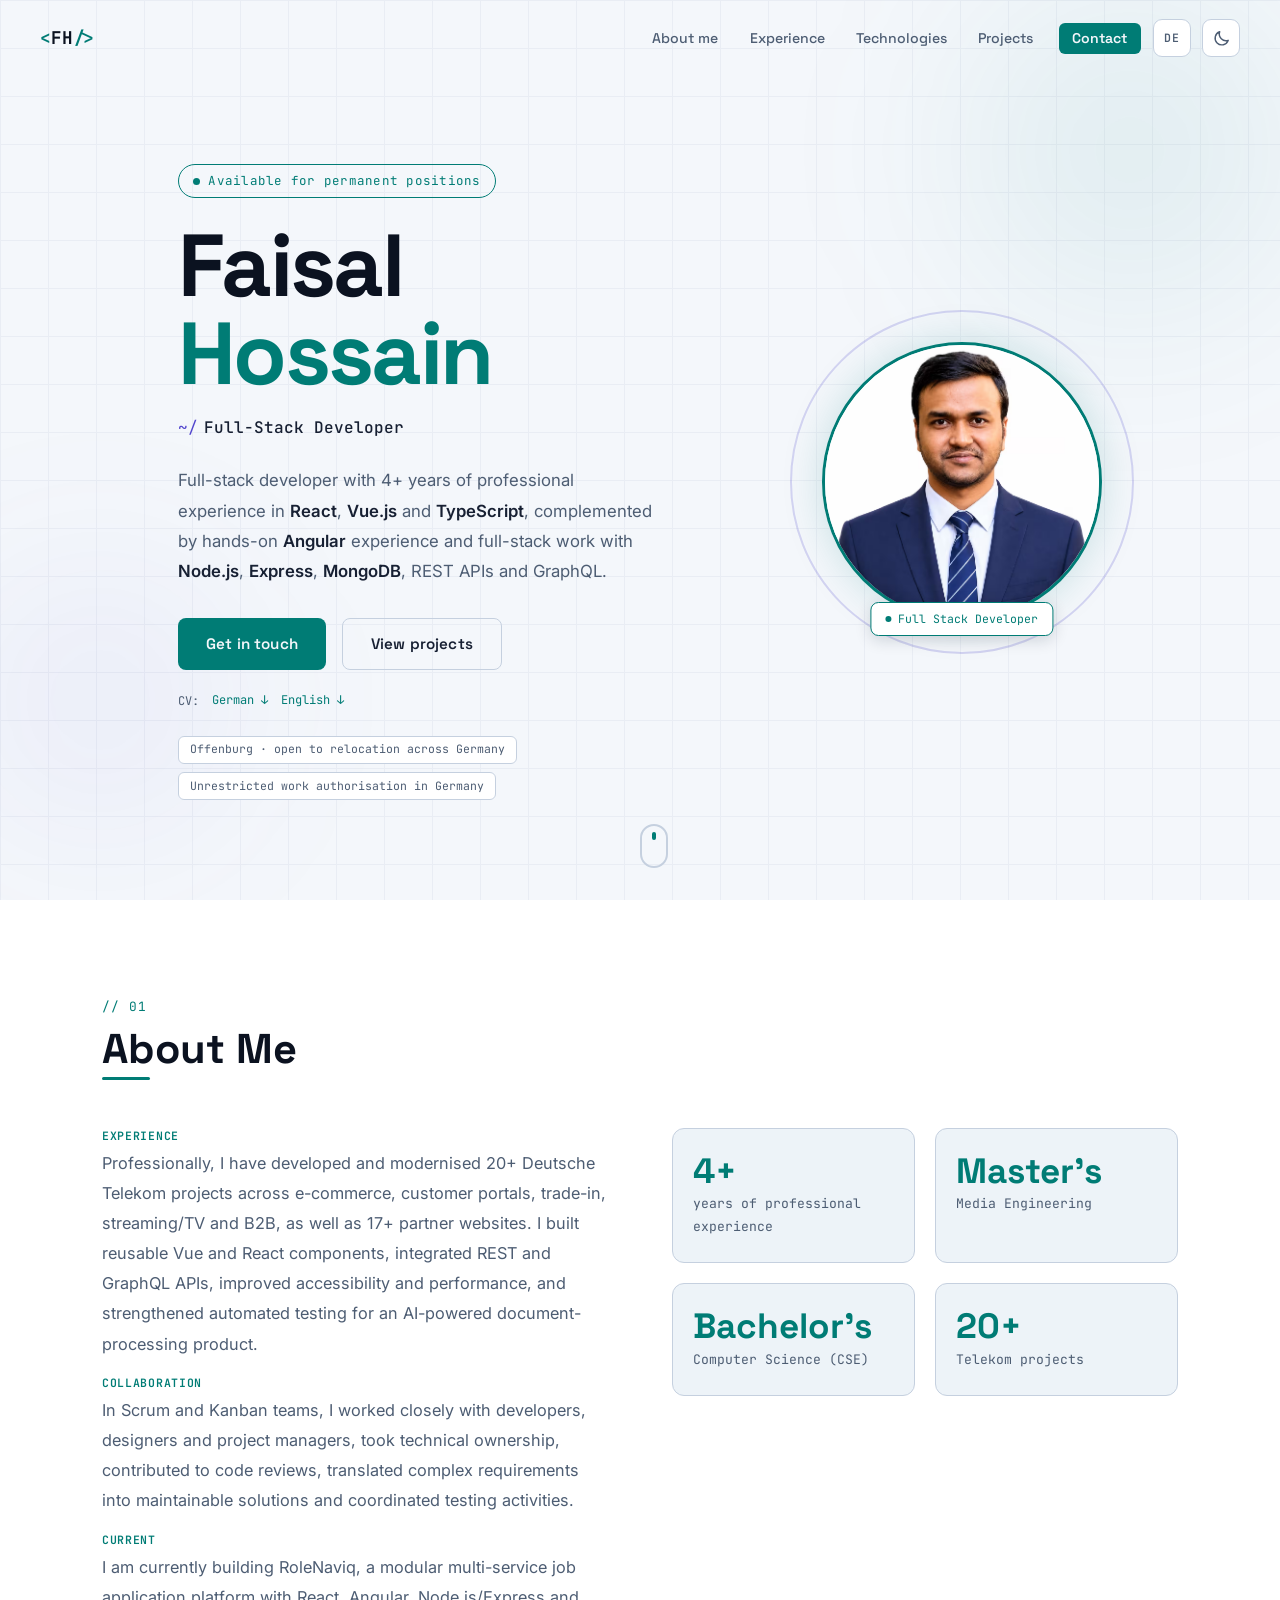
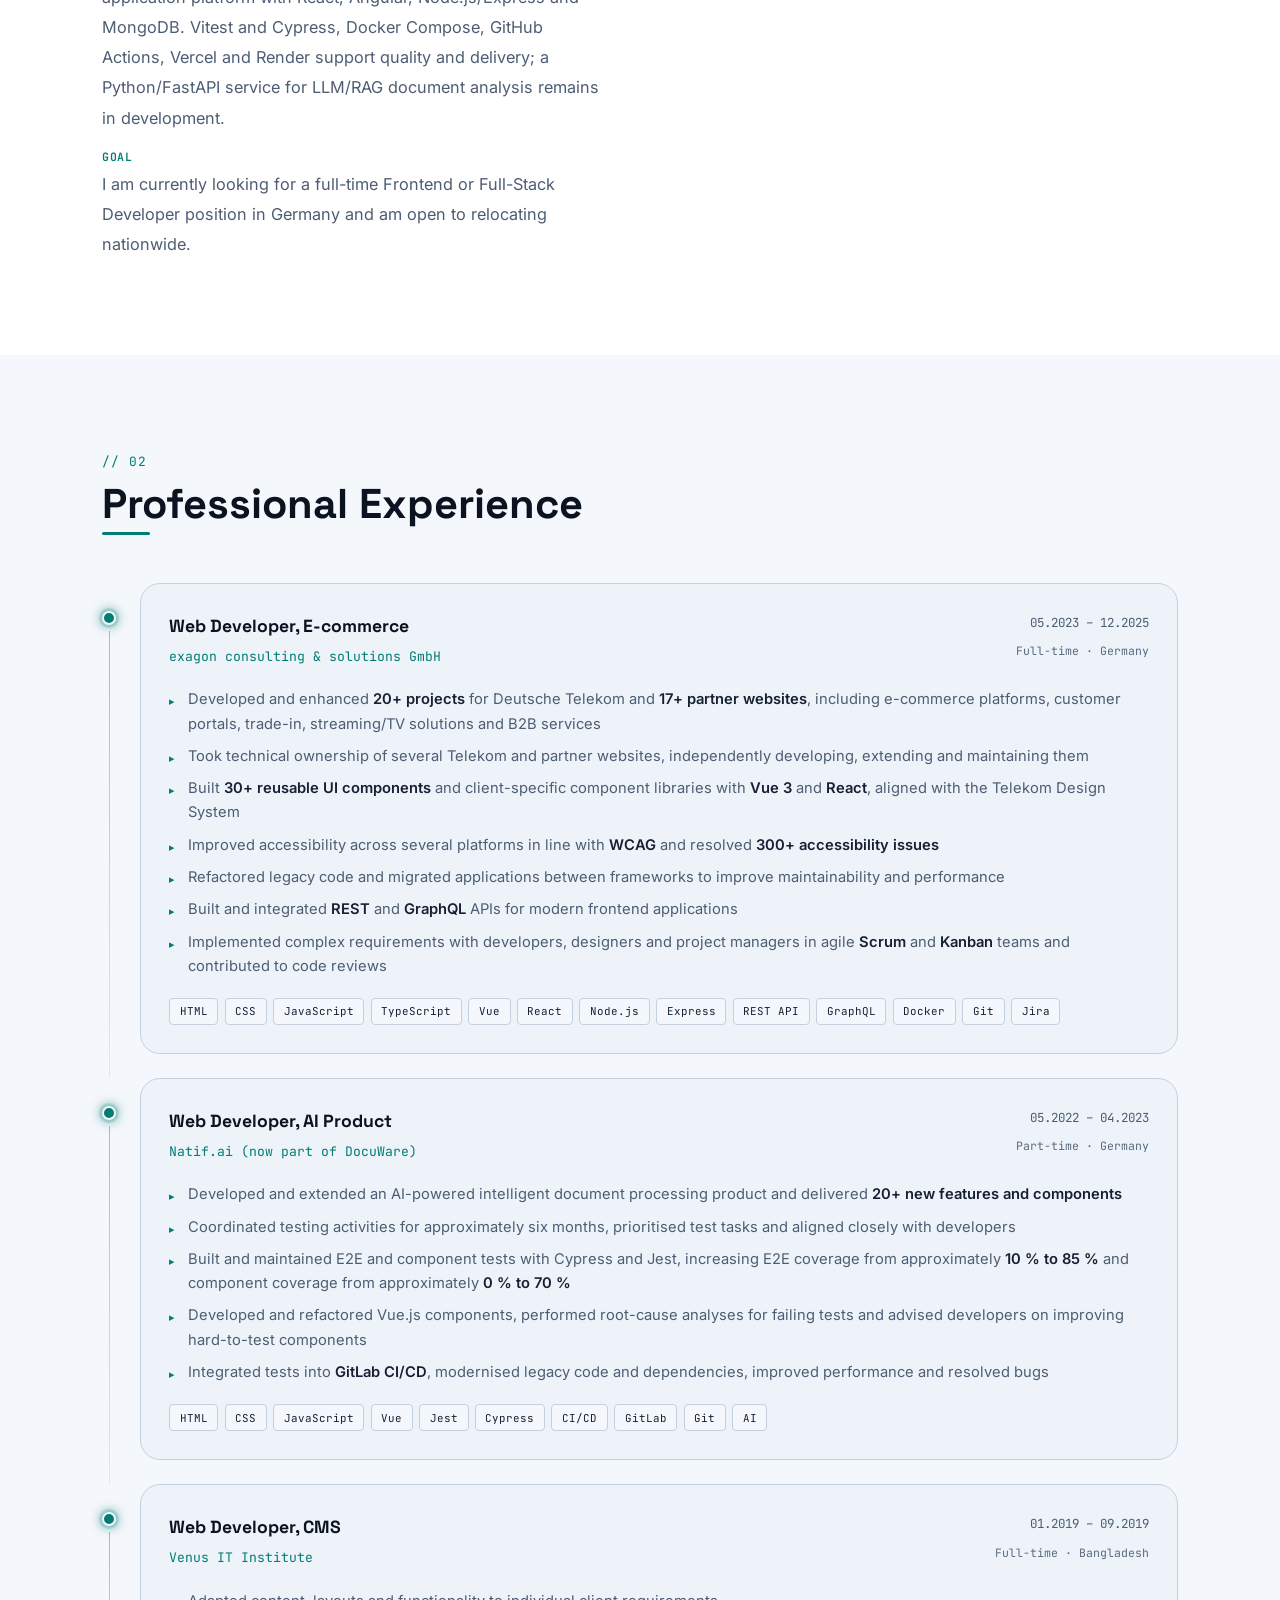
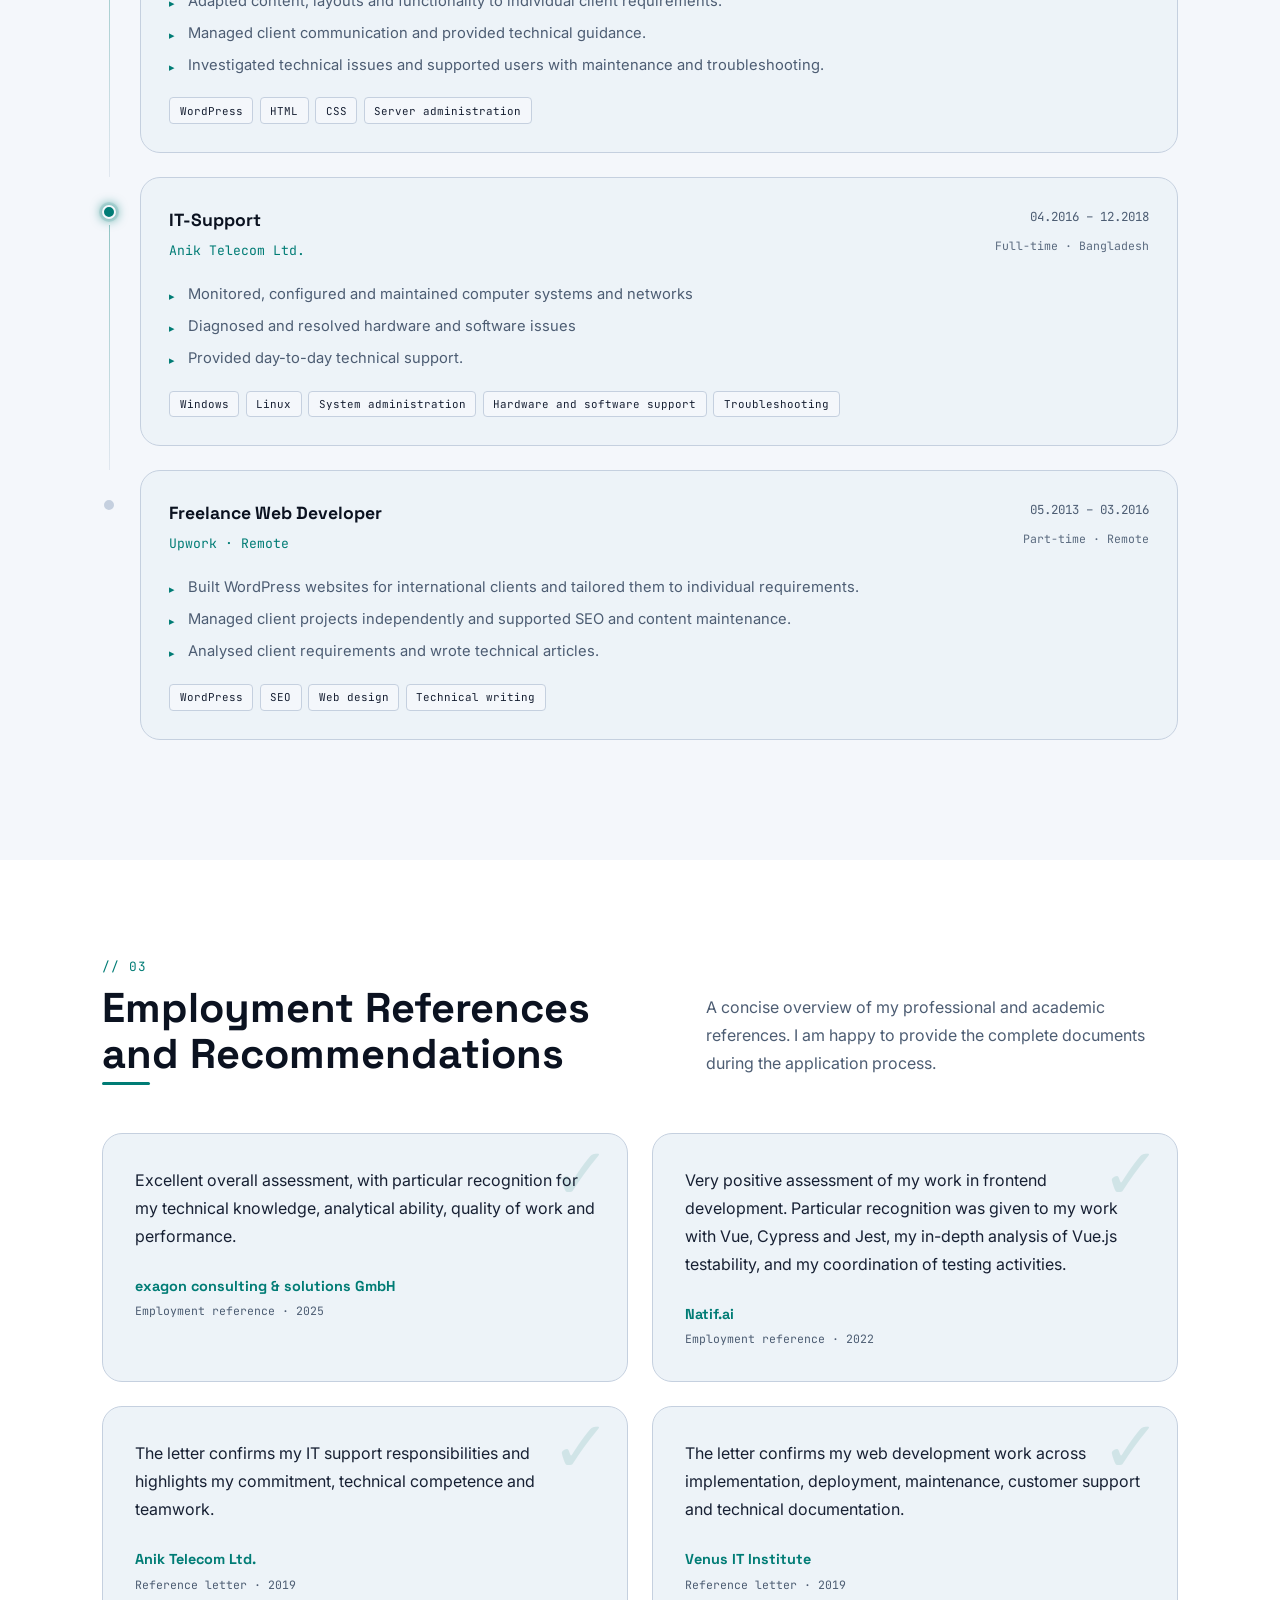
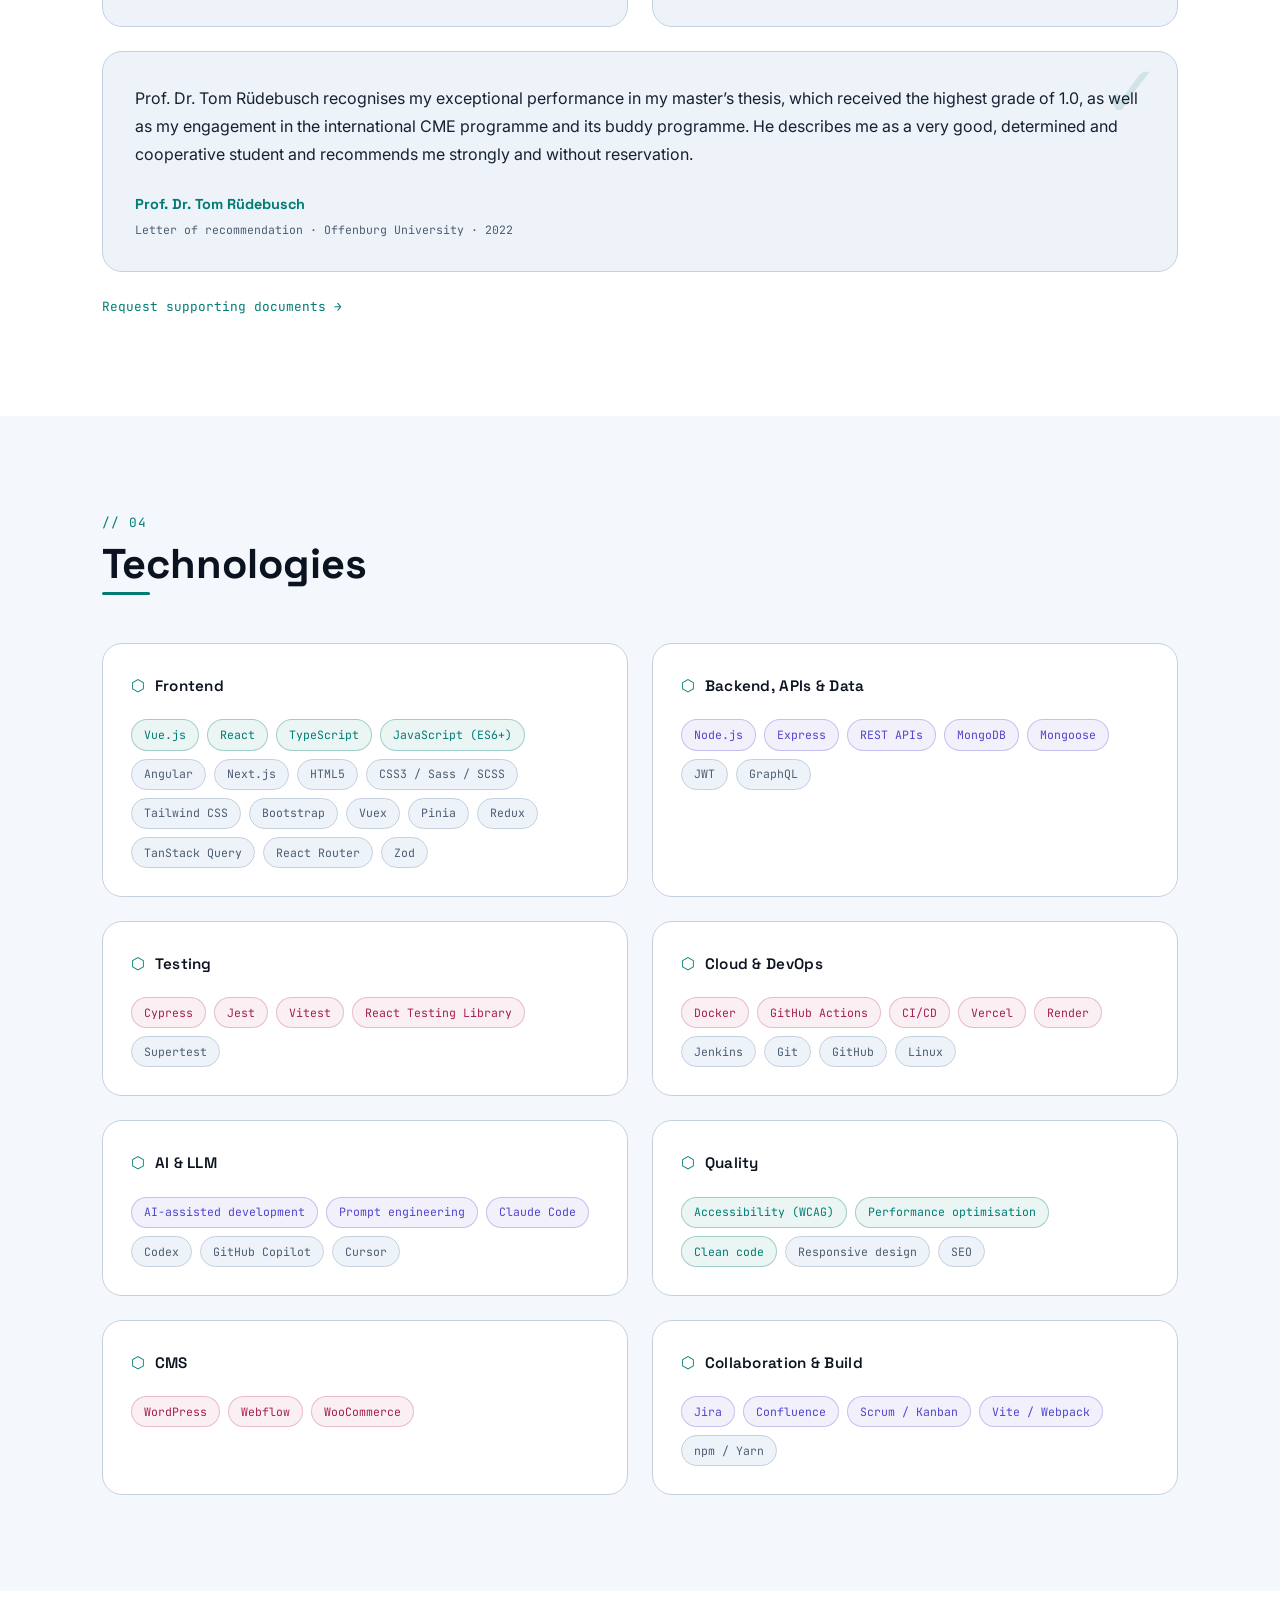
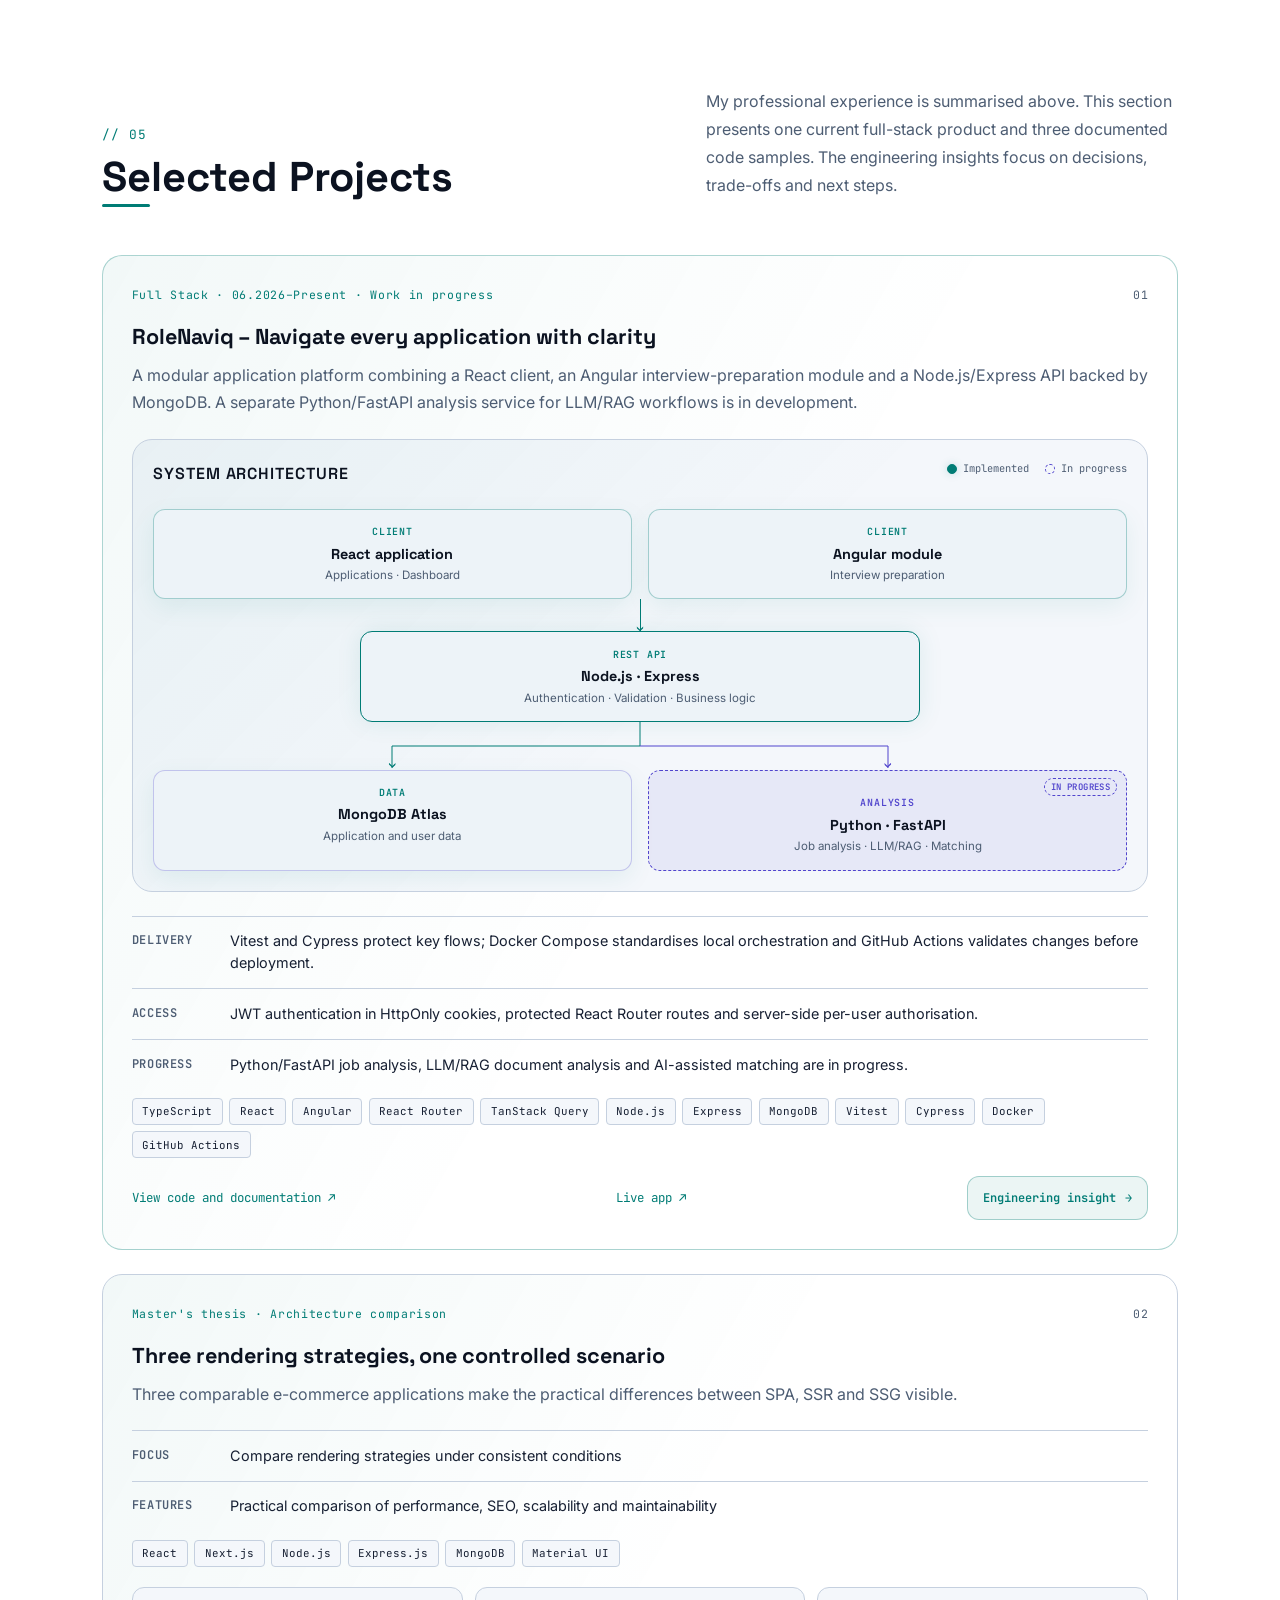
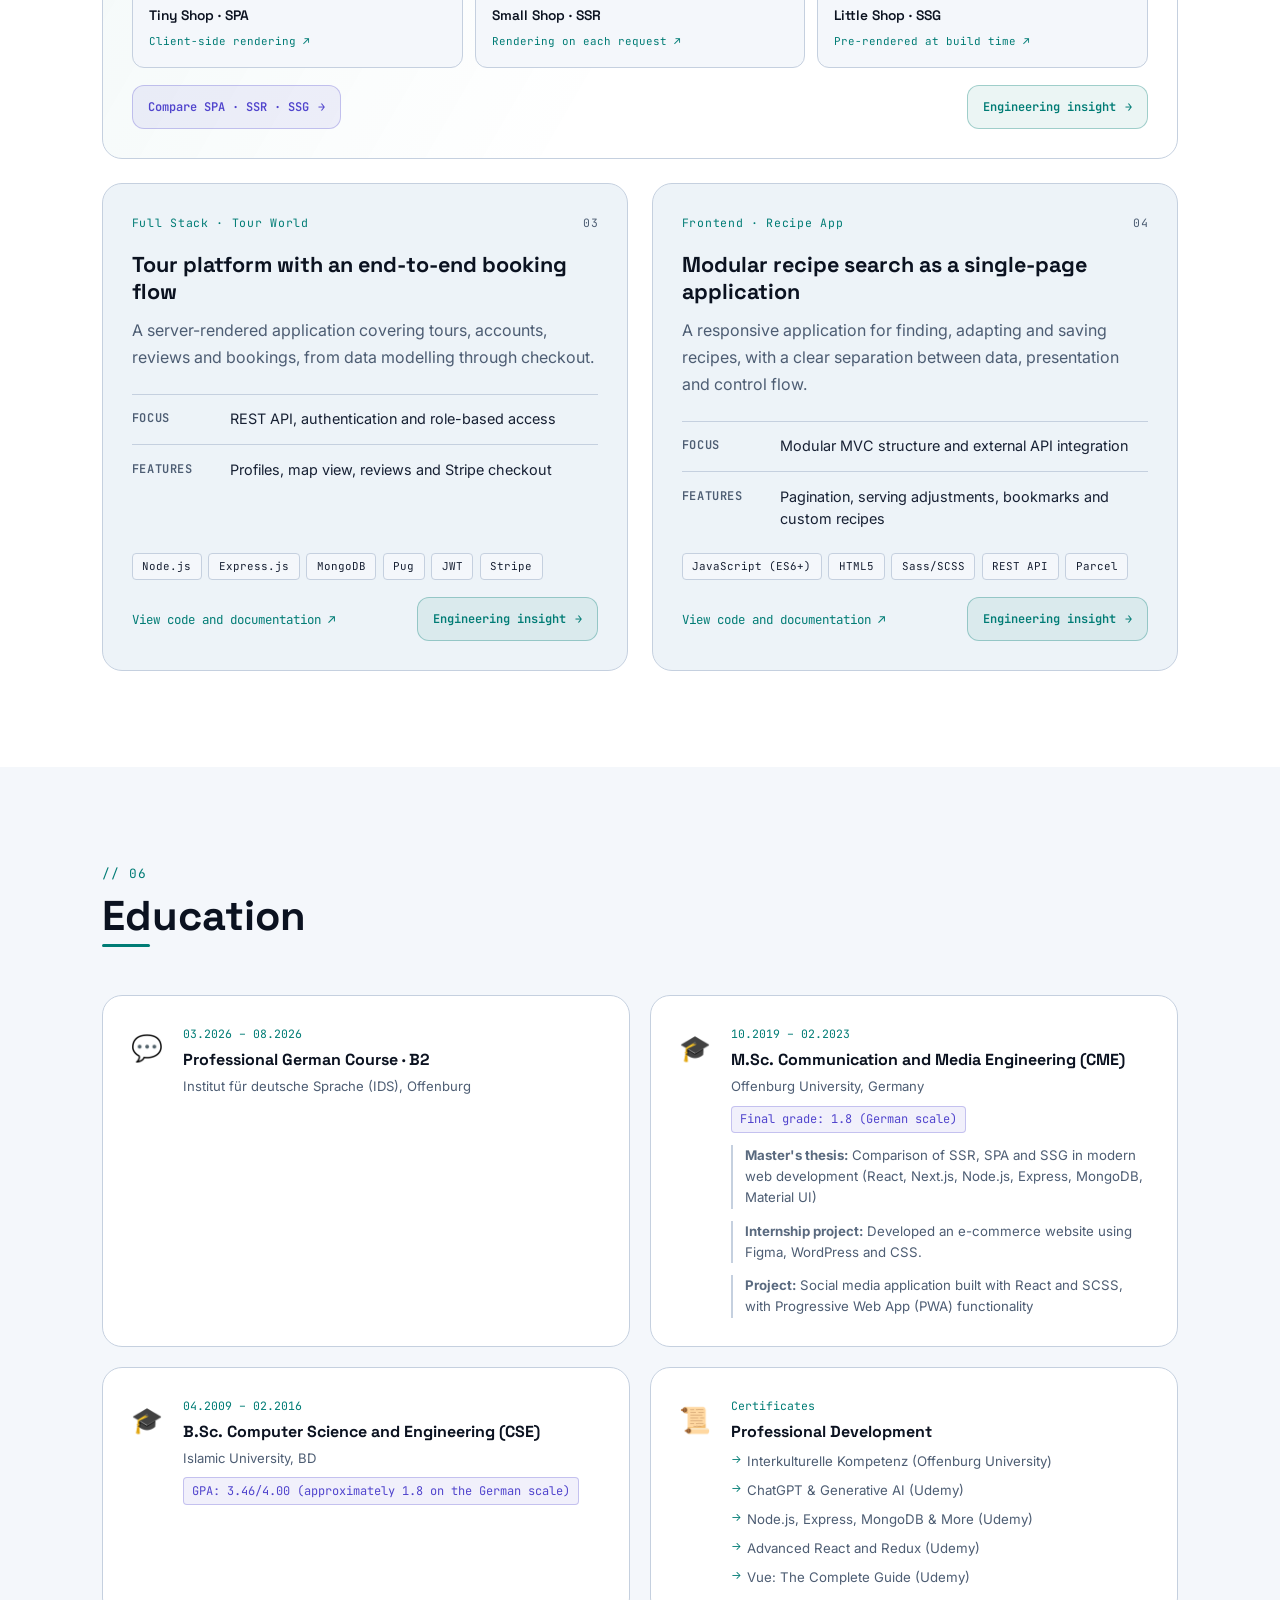
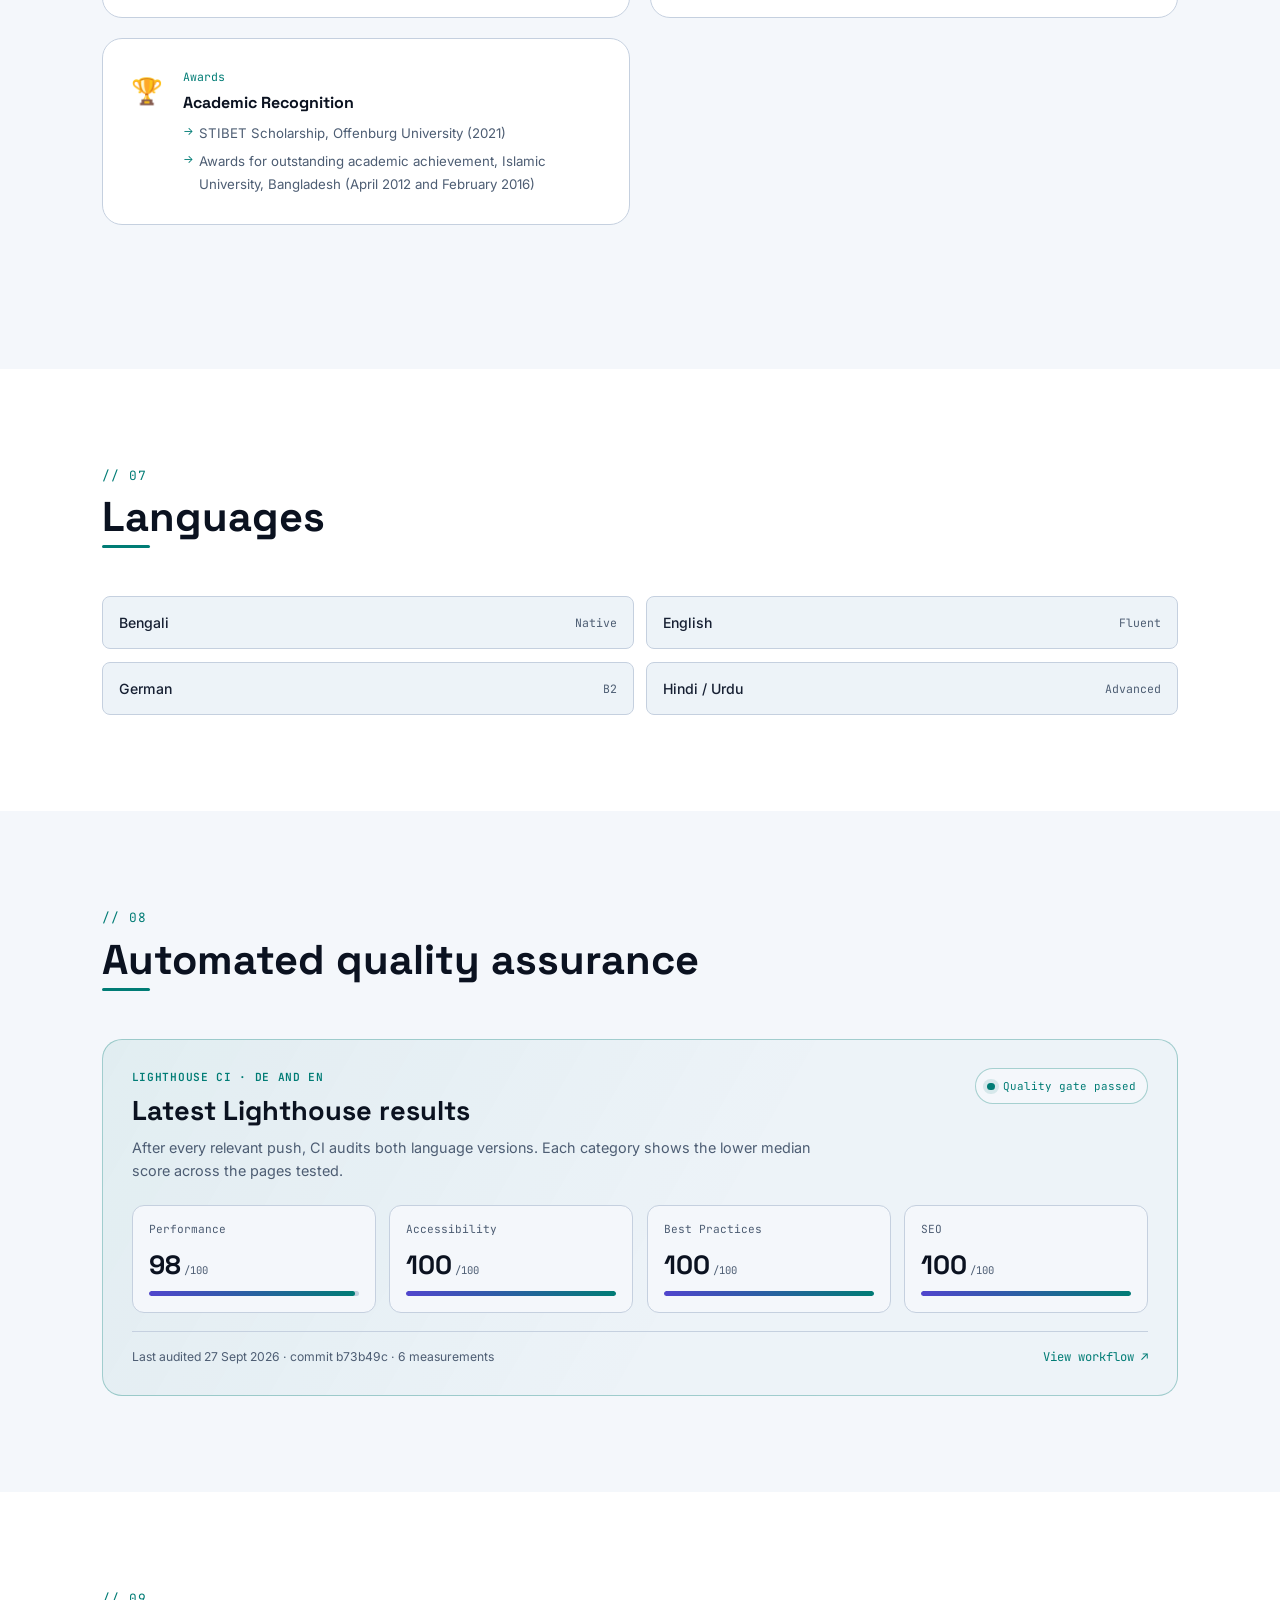
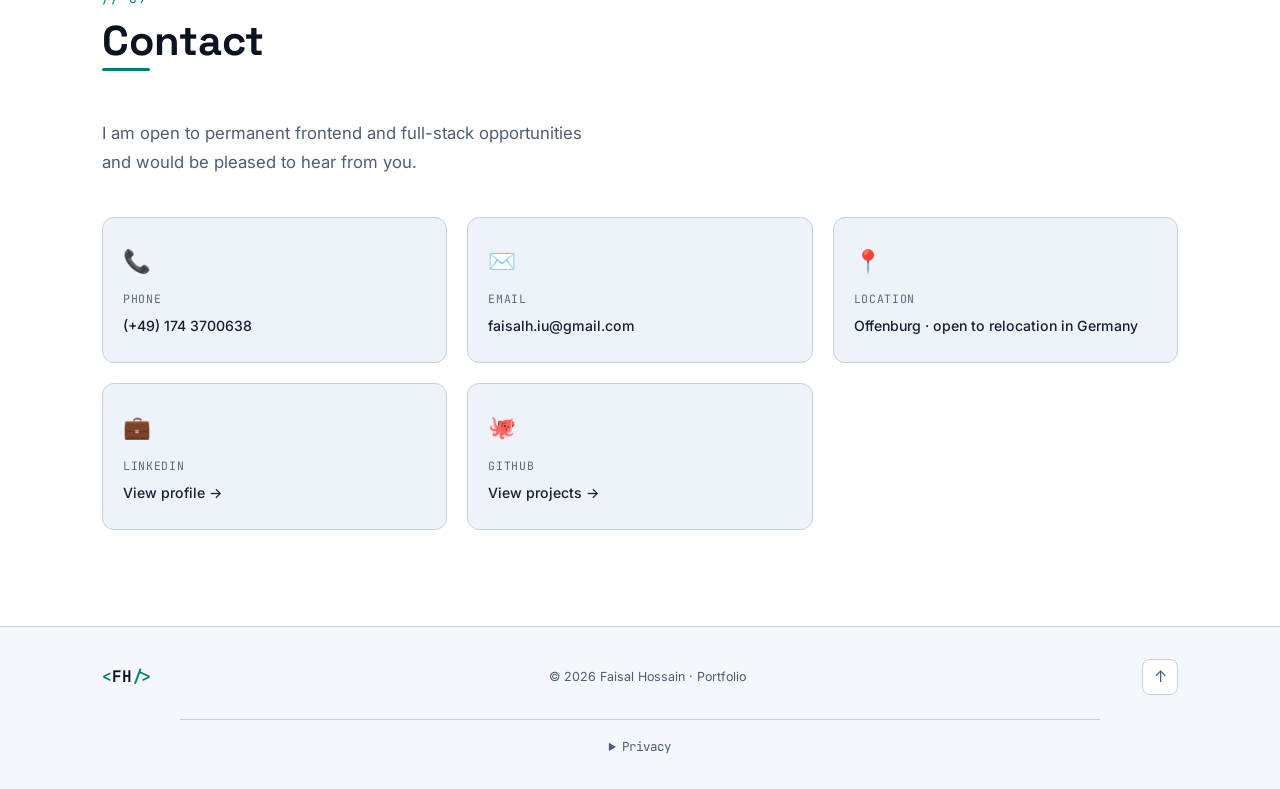
==== index.html @ 8a095586 "typo fix" ====
<!doctype html>
<html lang="de" data-theme="dark">
  <head>
    <meta charset="UTF-8" />
    <meta name="viewport" content="width=device-width, initial-scale=1.0" />
    <title>Faisal Hossain | Full-Stack-Webentwickler</title>
    <meta
      name="description"
      content="Portfolio von Faisal Hossain, Full-Stack-Webentwickler mit 4+ Jahren Berufserfahrung in React, Vue.js, TypeScript, Angular, Node.js, Testing und Barrierefreiheit nach WCAG."
    />
    <meta name="author" content="Faisal Hossain" />
    <meta name="robots" content="index, follow" />
    <meta name="color-scheme" content="dark light" />
    <meta name="theme-color" id="themeColor" content="#080d1a" />
    <link rel="canonical" href="https://fhjoy.github.io/portfolio/" />
    <link
      rel="alternate"
      hreflang="de"
      href="https://fhjoy.github.io/portfolio/"
    />
    <link
      rel="alternate"
      hreflang="en"
      href="https://fhjoy.github.io/portfolio/en/"
    />
    <link
      rel="alternate"
      hreflang="x-default"
      href="https://fhjoy.github.io/portfolio/"
    />
    <meta property="og:locale" content="de_DE" />
    <meta property="og:locale:alternate" content="en_GB" />
    <meta property="og:type" content="website" />
    <meta
      property="og:title"
      content="Faisal Hossain | Full-Stack-Webentwickler"
    />
    <meta
      property="og:description"
      content="Barrierefreie, wartbare Full-Stack-Anwendungen mit React, Vue.js, TypeScript, Angular, Node.js, Testing und WCAG."
    />
    <meta property="og:url" content="https://fhjoy.github.io/portfolio/" />
    <meta
      property="og:image"
      content="https://fhjoy.github.io/portfolio/docs/images/faisal_hossain.avif"
    />
    <meta property="og:image:alt" content="Porträt von Faisal Hossain" />
    <meta name="twitter:card" content="summary_large_image" />
    <link
      rel="icon"
      href="data:image/svg+xml,%3Csvg xmlns='http://www.w3.org/2000/svg' viewBox='0 0 64 64'%3E%3Crect width='64' height='64' rx='12' fill='%23080d1a'/%3E%3Ctext x='32' y='41' text-anchor='middle' font-family='monospace' font-size='25' font-weight='700' fill='%2300d4c8'%3EFH%3C/text%3E%3C/svg%3E"
    />
    <link
      rel="preload"
      as="image"
      href="docs/images/faisal_hossain.avif"
      fetchpriority="high"
    />
    <script>
      (() => {
        const storageKey = "portfolio-language";
        let preferredLanguage = "de";

        try {
          const savedLanguage = localStorage.getItem(storageKey);
          const requestedLanguage = new URLSearchParams(
            window.location.search,
          ).get("lang");
          const browserLanguage = (
            navigator.languages?.[0] ||
            navigator.language ||
            "de"
          ).toLowerCase();

          preferredLanguage =
            requestedLanguage === "de" || requestedLanguage === "en"
              ? requestedLanguage
              : savedLanguage === "de" || savedLanguage === "en"
                ? savedLanguage
                : browserLanguage.startsWith("de")
                  ? "de"
                  : "en";
        } catch {
          preferredLanguage = (navigator.language || "de")
            .toLowerCase()
            .startsWith("de")
            ? "de"
            : "en";
        }

        if (preferredLanguage === "en") {
          const englishPage = new URL("./en/index.html", window.location.href);
          englishPage.search = window.location.search;
          englishPage.hash = window.location.hash;
          window.location.replace(englishPage.href);
        }
      })();
    </script>
    <script>
      (() => {
        const storageKey = "portfolio-theme";
        let theme = "dark";

        try {
          const savedTheme = localStorage.getItem(storageKey);
          if (savedTheme === "light" || savedTheme === "dark") {
            theme = savedTheme;
          } else if (
            window.matchMedia("(prefers-color-scheme: light)").matches
          ) {
            theme = "light";
          }
        } catch {
          theme = window.matchMedia("(prefers-color-scheme: light)").matches
            ? "light"
            : "dark";
        }

        document.documentElement.dataset.theme = theme;
        document.documentElement.style.colorScheme = theme;
      })();
    </script>
    <link rel="stylesheet" href="style.css?v=19" />
    <link rel="preconnect" href="https://fonts.googleapis.com" />
    <link rel="preconnect" href="https://fonts.gstatic.com" crossorigin />
    <link
      href="https://fonts.googleapis.com/css2?family=Space+Grotesk:wght@300;400;500;600;700&amp;family=Inter:wght@300;400;500;600&amp;family=JetBrains+Mono:wght@400;500&amp;display=swap"
      rel="stylesheet"
    />
    <script type="application/ld+json">
      {
        "@context": "https://schema.org",
        "@type": "Person",
        "name": "Faisal Hossain",
        "url": "https://fhjoy.github.io/portfolio/",
        "image": "https://fhjoy.github.io/portfolio/docs/images/faisal_hossain.avif",
        "jobTitle": "Full-Stack-Webentwickler",
        "address": {
          "@type": "PostalAddress",
          "addressLocality": "Offenburg",
          "addressCountry": "DE"
        },
        "alumniOf": {
          "@type": "CollegeOrUniversity",
          "name": "Hochschule Offenburg"
        },
        "sameAs": [
          "https://www.linkedin.com/in/md-faisal-hossain-germany/",
          "https://github.com/fhjoy"
        ],
        "knowsAbout": [
          "TypeScript",
          "JavaScript",
          "Vue.js",
          "React",
          "Angular",
          "React Router",
          "Node.js",
          "Express",
          "REST APIs",
          "GraphQL",
          "MongoDB",
          "Web Accessibility",
          "WCAG",
          "Test Automation",
          "Vitest",
          "Cypress",
          "Docker",
          "GitHub Actions",
          "Vercel",
          "Render",
          "AI-assisted software development",
          "Prompt Engineering",
          "Retrieval-Augmented Generation"
        ]
      }
    </script>
  </head>
  <body>
    <a class="skip-link" href="#main-content">Zum Inhalt springen</a>

    <!-- NAV -->
    <header class="site-header">
      <nav class="nav" id="nav" aria-label="Hauptnavigation">
        <a class="nav__logo" href="#home" aria-label="Startseite">
          <span class="nav__logo-bracket">&lt;</span>FH<span
            class="nav__logo-bracket"
            >/&gt;</span
          >
        </a>
        <ul class="nav__links" id="navLinks">
          <li><a href="#about" class="nav__link">Über mich</a></li>
          <li><a href="#experience" class="nav__link">Erfahrung</a></li>
          <li><a href="#technologies" class="nav__link">Technologien</a></li>
          <li><a href="#projects" class="nav__link">Projekte</a></li>
          <li>
            <a href="#contact" class="nav__link nav__link--cta">Kontakt</a>
          </li>
        </ul>
        <div class="nav__actions">
          <a
            class="language-switch"
            href="en/index.html"
            data-language-switch="en"
            hreflang="en"
            lang="en"
            aria-label="Zur englischen Version wechseln"
            title="Zur englischen Version wechseln"
            >EN</a
          >
          <button
            class="theme-toggle"
            id="themeToggle"
            type="button"
            aria-label="Helles Farbschema aktivieren"
            title="Helles Farbschema aktivieren"
          >
            <svg
              class="theme-toggle__icon theme-toggle__icon--sun"
              aria-hidden="true"
              viewBox="0 0 24 24"
              width="19"
              height="19"
              fill="none"
              stroke="currentColor"
              stroke-width="1.8"
              stroke-linecap="round"
            >
              <circle cx="12" cy="12" r="4"></circle>
              <path
                d="M12 2v2M12 20v2M4.93 4.93l1.42 1.42M17.65 17.65l1.42 1.42M2 12h2M20 12h2M4.93 19.07l1.42-1.42M17.65 6.35l1.42-1.42"
              ></path>
            </svg>
            <svg
              class="theme-toggle__icon theme-toggle__icon--moon"
              aria-hidden="true"
              viewBox="0 0 24 24"
              width="19"
              height="19"
              fill="none"
              stroke="currentColor"
              stroke-width="1.8"
              stroke-linecap="round"
              stroke-linejoin="round"
            >
              <path
                d="M20.5 14.3A8.5 8.5 0 0 1 9.7 3.5 8.5 8.5 0 1 0 20.5 14.3Z"
              ></path>
            </svg>
          </button>
          <button
            class="nav__hamburger"
            id="hamburger"
            type="button"
            aria-label="Menü öffnen"
            aria-controls="navLinks"
            aria-expanded="false"
          >
            <span aria-hidden="true"></span><span aria-hidden="true"></span
            ><span aria-hidden="true"></span>
          </button>
        </div>
      </nav>
    </header>

    <main id="main-content">
      <!-- HERO -->
      <section class="hero" id="home">
        <div class="hero__bg-grid"></div>
        <div class="hero__glow hero__glow--1"></div>
        <div class="hero__glow hero__glow--2"></div>

        <div class="hero__content">
          <p class="hero__eyebrow">
            <span class="hero__dot" aria-hidden="true"></span> Verfügbar für
            Festanstellungen
          </p>
          <h1 class="hero__name">
            Faisal<br /><span class="hero__name--accent">Hossain</span>
          </h1>
          <div class="hero__title-wrap">
            <span class="hero__title-label" aria-hidden="true">~/</span>
            <span class="hero__typed">Full-Stack-Webentwickler</span>
          </div>
          <p class="hero__desc">
            Full-Stack-Webentwickler mit 4+ Jahren Berufserfahrung in
            <strong>React</strong>, <strong>Vue.js</strong> und
            <strong>TypeScript</strong>, ergänzt durch praktische
            <strong>Angular</strong>-Erfahrung und Full-Stack-Praxis mit
            <strong>Node.js</strong>, <strong>Express</strong>,
            <strong>MongoDB</strong>, REST-APIs und GraphQL.
          </p>
          <div class="hero__actions">
            <a href="#contact" class="btn btn--primary">Kontakt aufnehmen</a>
            <a href="#projects" class="btn btn--ghost">Projekte ansehen</a>
          </div>

          <div
            class="hero__downloads"
            role="group"
            aria-label="Lebenslauf herunterladen"
          >
            <span>Lebenslauf:</span>
            <a
              href="docs/documents/Lebenslauf_Faisal_Hossain_DE.pdf"
              download
              aria-label="Deutschen Lebenslauf als PDF herunterladen"
              >Deutsch ↓</a
            >
            <a
              href="docs/documents/Faisal_Hossain_CV_EN.pdf"
              download
              aria-label="Englischen Lebenslauf als PDF herunterladen"
              >English ↓</a
            >
          </div>
          <div class="hero__badges">
            <span class="badge">Offenburg · deutschlandweit umzugsbereit</span>
            <span class="badge"
              >Uneingeschränkte Arbeitserlaubnis in Deutschland</span
            >
          </div>
        </div>

        <div class="hero__photo-wrap">
          <div class="hero__photo-ring" aria-hidden="true"></div>
          <img
            src="docs/images/faisal_hossain.avif"
            alt="Porträt von Faisal Hossain"
            class="hero__photo"
            width="1386"
            height="1135"
            decoding="async"
            fetchpriority="high"
          />
          <div class="hero__photo-tag">
            <span class="hero__photo-tag-dot" aria-hidden="true"></span>
            Full Stack Developer
          </div>
        </div>

        <a href="#about" class="hero__scroll" aria-label="Nach unten scrollen">
          <div class="hero__scroll-icon"></div>
        </a>
      </section>

      <!-- ABOUT -->
      <section class="section about" id="about" aria-labelledby="about-title">
        <div class="container">
          <div class="section__header">
            <span class="section__tag">// 01</span>
            <h2 class="section__title" id="about-title">Über mich</h2>
          </div>
          <div class="about__grid">
            <div class="about__text">
              <p>
                <span class="about__label">Erfahrung</span>
                Beruflich habe ich mehr als 20 Projekte für die Deutsche Telekom
                in den Bereichen E-Commerce, Kundenportale, Trade-in,
                Streaming/TV und B2B sowie 17+ Partner-Websites entwickelt und
                modernisiert. Dabei entstanden wiederverwendbare Vue- und
                React-Komponenten, REST- und GraphQL-Integrationen sowie
                Verbesserungen bei Barrierefreiheit, Performance und
                automatisierten Tests für ein KI-basiertes Dokumentenprodukt.
              </p>
              <p>
                <span class="about__label">Zusammenarbeit</span>
                In Scrum- und Kanban-Teams arbeitete ich eng mit Entwicklern,
                Designern und Projektmanagern zusammen, übernahm technische
                Verantwortung, beteiligte mich an Code-Reviews, überführte
                komplexe Anforderungen in wartbare Lösungen und koordinierte
                Testaktivitäten.
              </p>
              <p>
                <span class="about__label">Aktuell</span>
                Aktuell entwickle ich RoleNaviq, eine modulare
                Multi-Service-Plattform für Bewerbungsmanagement mit React,
                Angular, Node.js/Express und MongoDB. Vitest und Cypress, Docker
                Compose, GitHub Actions, Vercel und Render unterstützen Qualität
                und Bereitstellung; ein Python/FastAPI-Service für
                LLM/RAG-basierte Dokumentenanalyse befindet sich noch in
                Entwicklung.
              </p>
              <p>
                <span class="about__label">Ziel</span>
                Ich suche derzeit eine Vollzeitstelle als Frontend- oder
                Full-Stack-Entwickler in Deutschland und bin deutschlandweit
                umzugsbereit.
              </p>
            </div>
            <div class="about__stats">
              <div class="stat-card">
                <span class="stat-card__num">4+</span>
                <span class="stat-card__label">Jahre Berufserfahrung</span>
              </div>
              <div class="stat-card">
                <span class="stat-card__num">Master</span>
                <span class="stat-card__label">Medientechnik</span>
              </div>
              <div class="stat-card">
                <span class="stat-card__num">Bachelor</span>
                <span class="stat-card__label">Informatik</span>
              </div>
              <div class="stat-card">
                <span class="stat-card__num">20+</span>
                <span class="stat-card__label">Telekom-Projekte</span>
              </div>
            </div>
          </div>
        </div>
      </section>

      <!-- EXPERIENCE -->
      <section
        class="section experience"
        id="experience"
        aria-labelledby="experience-title"
      >
        <div class="container">
          <div class="section__header">
            <span class="section__tag">// 02</span>
            <h2 class="section__title" id="experience-title">
              Berufserfahrung
            </h2>
          </div>
          <div class="timeline">
            <div class="timeline__item" data-reveal>
              <div class="timeline__marker">
                <div class="timeline__dot"></div>
                <div class="timeline__line"></div>
              </div>
              <div class="timeline__card">
                <div class="timeline__card-header">
                  <div>
                    <h3 class="timeline__role">
                      Webentwickler im Bereich E-Commerce
                    </h3>
                    <span class="timeline__company"
                      >exagon consulting &amp; solutions GmbH</span
                    >
                  </div>
                  <div class="timeline__meta">
                    <span class="timeline__period">05.2023 – 12.2025</span>
                    <span class="timeline__type">Vollzeit · DE</span>
                  </div>
                </div>
                <ul class="timeline__list">
                  <li>
                    <strong>20+ Projekte</strong> für die Deutsche Telekom und
                    <strong>17+ Partner-Websites</strong> entwickelt und
                    weiterentwickelt, darunter E-Commerce, Kundenportale,
                    Trade-in-, Streaming/TV- und B2B-Lösungen
                  </li>
                  <li>
                    Für mehrere Telekom- und Partner-Websites technische
                    Verantwortung übernommen sowie Entwicklung,
                    Weiterentwicklung und Wartung eigenständig betreut
                  </li>
                  <li>
                    <strong>30+ wiederverwendbare UI-Komponenten</strong> und
                    kundenspezifische Komponentenbibliotheken mit
                    <strong>Vue 3</strong> und <strong>React</strong> nach dem
                    Telekom Design System entwickelt
                  </li>
                  <li>
                    Barrierefreiheit mehrerer Plattformen gemäß
                    <strong>WCAG</strong> verbessert und
                    <strong>300+ Barrierefreiheitsprobleme nach WCAG</strong>
                    behoben
                  </li>
                  <li>
                    Legacy-Code refaktoriert und zwischen Frameworks migriert
                    für bessere Wartbarkeit und Performance
                  </li>
                  <li>
                    <strong>REST-</strong> und
                    <strong>GraphQL</strong>-Schnittstellen in moderne
                    Frontend-Apps entwickelt und integriert
                  </li>
                  <li>
                    Komplexe Anforderungen gemeinsam mit Entwicklung, Design und
                    Projektmanagement in <strong>Scrum-</strong> und
                    <strong>Kanban</strong>-Teams umgesetzt und an Code-Reviews
                    mitgewirkt
                  </li>
                </ul>
                <div class="timeline__tags">
                  <span class="tag">HTML</span><span class="tag">CSS</span>
                  <span class="tag">JavaScript</span
                  ><span class="tag">TypeScript</span
                  ><span class="tag">Vue</span><span class="tag">React</span>
                  <span class="tag">Node.js</span>
                  <span class="tag">Express</span>
                  <span class="tag">REST-API</span>
                  <span class="tag">GraphQL</span
                  ><span class="tag">Docker</span>
                  <span class="tag">Git</span>
                  <span class="tag">Jira</span>
                </div>
              </div>
            </div>

            <div class="timeline__item" data-reveal>
              <div class="timeline__marker">
                <div class="timeline__dot"></div>
                <div class="timeline__line"></div>
              </div>
              <div class="timeline__card">
                <div class="timeline__card-header">
                  <div>
                    <h3 class="timeline__role">Webentwickler im Bereich KI</h3>
                    <span class="timeline__company"
                      >Natif.ai (jetzt DocuWare)</span
                    >
                  </div>
                  <div class="timeline__meta">
                    <span class="timeline__period">05.2022 – 04.2023</span>
                    <span class="timeline__type">Teilzeit · DE</span>
                  </div>
                </div>
                <ul class="timeline__list">
                  <li>
                    KI-basiertes IDP-Produkt weiterentwickelt und
                    <strong>20+ neue Funktionen und Komponenten</strong>
                    umgesetzt
                  </li>
                  <li>
                    Testing-Aktivitäten rund sechs Monate fachlich koordiniert,
                    Testaufgaben priorisiert und eng mit Entwicklern abgestimmt
                  </li>
                  <li>
                    E2E- und Komponententests mit Cypress und Jest aufgebaut und
                    die Testabdeckung deutlich erhöht: E2E von ca.
                    <strong>10 % auf 85 %</strong>, Komponenten von ca.
                    <strong>0 % auf 70 %</strong>
                  </li>
                  <li>
                    Vue.js-Komponenten entwickelt und refaktoriert,
                    Root-Cause-Analysen durchgeführt und Entwickler bei schwer
                    testbaren Komponenten unterstützt
                  </li>
                  <li>
                    Tests in <strong>GitLab CI/CD</strong> integriert,
                    Legacy-Code und Abhängigkeiten modernisiert, Performance
                    optimiert und Fehler behoben
                  </li>
                </ul>
                <div class="timeline__tags">
                  <span class="tag">HTML</span><span class="tag">CSS</span>
                  <span class="tag">JavaScript</span
                  ><span class="tag">Vue</span> <span class="tag">Jest</span
                  ><span class="tag">Cypress</span>
                  <span class="tag">CI/CD</span><span class="tag">GitLab</span>
                  <span class="tag">Git</span>
                  <span class="tag">KI</span>
                </div>
              </div>
            </div>

            <div class="timeline__item" data-reveal>
              <div class="timeline__marker">
                <div class="timeline__dot"></div>
                <div class="timeline__line"></div>
              </div>
              <div class="timeline__card">
                <div class="timeline__card-header">
                  <div>
                    <h3 class="timeline__role">Webentwickler im CMS-Bereich</h3>
                    <span class="timeline__company">Venus IT Institute</span>
                  </div>
                  <div class="timeline__meta">
                    <span class="timeline__period">01.2019 – 09.2019</span>
                    <span class="timeline__type">Vollzeit · BD</span>
                  </div>
                </div>
                <ul class="timeline__list">
                  <li>
                    Inhalte, Layouts und Funktionen entsprechend den
                    Kundenanforderungen angepasst.
                  </li>
                  <li>
                    Kunden betreut und bei technischen Fragen unterstützt.
                  </li>
                  <li>
                    Technische Probleme analysiert und Anwender bei Wartung und
                    Support unterstützt.
                  </li>
                </ul>
                <div class="timeline__tags">
                  <span class="tag">WordPress</span><span class="tag">HTML</span
                  ><span class="tag">CSS</span
                  ><span class="tag">Serververwaltung</span>
                </div>
              </div>
            </div>

            <div class="timeline__item" data-reveal>
              <div class="timeline__marker">
                <div class="timeline__dot"></div>
                <div class="timeline__line"></div>
              </div>
              <div class="timeline__card">
                <div class="timeline__card-header">
                  <div>
                    <h3 class="timeline__role">IT-Support</h3>
                    <span class="timeline__company">Anik Telecom Ltd.</span>
                  </div>
                  <div class="timeline__meta">
                    <span class="timeline__period">04.2016 – 12.2018</span>
                    <span class="timeline__type">Vollzeit · BD</span>
                  </div>
                </div>
                <ul class="timeline__list">
                  <li>
                    Computersysteme und Netzwerke überwacht, konfiguriert und
                    gewartet
                  </li>
                  <li>Hardware- und Softwarefehler analysiert und behoben</li>
                  <li>Bei technischen Problemen unterstützt.</li>
                </ul>
                <div class="timeline__tags">
                  <span class="tag">Windows</span>
                  <span class="tag">Linux</span>
                  <span class="tag">Systemadministration</span>
                  <span class="tag">Hardware- und Software-Support</span>
                  <span class="tag">Fehleranalyse</span>
                </div>
              </div>
            </div>

            <div class="timeline__item" data-reveal>
              <div class="timeline__marker">
                <div class="timeline__dot timeline__dot--dim"></div>
              </div>
              <div class="timeline__card">
                <div class="timeline__card-header">
                  <div>
                    <h3 class="timeline__role">Freiberufler</h3>
                    <span class="timeline__company">Upwork · Remote</span>
                  </div>
                  <div class="timeline__meta">
                    <span class="timeline__period">05.2013 – 03.2016</span>
                    <span class="timeline__type">Teilzeit · Remote</span>
                  </div>
                </div>
                <ul class="timeline__list">
                  <li>
                    WordPress-Websites für internationale Kunden umgesetzt und
                    an individuelle Kundenanforderungen angepasst.
                  </li>
                  <li>
                    Kundenprojekte eigenständig betreut sowie SEO-Maßnahmen und
                    Content-Pflege unterstützt.
                  </li>
                  <li>
                    Kundenanforderungen analysiert und technische Artikel
                    erstellt.
                  </li>
                </ul>
                <div class="timeline__tags">
                  <span class="tag">WordPress</span><span class="tag">SEO</span
                  ><span class="tag">Webdesign</span>
                  <span class="tag">technisches Artikelschreiben</span>
                </div>
              </div>
            </div>
          </div>
        </div>
      </section>

      <!-- REFERENCES -->
      <section
        class="section references"
        id="references"
        aria-labelledby="references-title"
      >
        <div class="container">
          <div class="section__header section__header--with-intro">
            <div>
              <span class="section__tag">// 03</span>
              <h2 class="section__title" id="references-title">
                Arbeitszeugnisse und Referenzen
              </h2>
            </div>
            <p class="section__intro">
              Zusammenfassung meiner beruflichen und akademischen Nachweise.
              Vollständige Unterlagen stelle ich im Bewerbungsprozess gerne zur
              Verfügung.
            </p>
          </div>

          <div class="references__grid">
            <article class="reference-card" data-reveal>
              <div class="reference-card__mark" aria-hidden="true">✓</div>
              <p class="reference-card__text">
                Sehr gute Gesamtbewertung. Besonders hervorgehoben wurden
                Fachkenntnisse, analytische Fähigkeiten, Arbeitsqualität und
                Leistung.
              </p>
              <div class="reference-card__source">
                <strong>exagon consulting &amp; solutions GmbH</strong>
                <span>Arbeitszeugnis · 2025</span>
              </div>
            </article>

            <article class="reference-card" data-reveal>
              <div class="reference-card__mark" aria-hidden="true">✓</div>
              <p class="reference-card__text">
                Sehr gute Bewertung meiner Tätigkeit in der
                Frontend-Entwicklung. Besonders hervorgehoben wurden meine
                Arbeit mit Vue, Cypress und Jest, die fundierte Analyse der
                Testbarkeit von Vue.js sowie die Koordination von
                Testaktivitäten.
              </p>
              <div class="reference-card__source">
                <strong>Natif.ai</strong>
                <span>Arbeitszeugnis · 2022</span>
              </div>
            </article>

            <article class="reference-card" data-reveal>
              <div class="reference-card__mark" aria-hidden="true">✓</div>
              <p class="reference-card__text">
                Das Schreiben bestätigt meine Tätigkeit im IT-Support und hebt
                mein Engagement, meine technische Kompetenz und meine
                Teamfähigkeit hervor.
              </p>
              <div class="reference-card__source">
                <strong>Anik Telecom Ltd.</strong>
                <span>Referenzschreiben · 2019</span>
              </div>
            </article>

            <article class="reference-card" data-reveal>
              <div class="reference-card__mark" aria-hidden="true">✓</div>
              <p class="reference-card__text">
                Das Schreiben bestätigt meine Tätigkeit als Webentwickler sowie
                meine Aufgaben in Entwicklung, Deployment, Wartung,
                Kundensupport und technischer Dokumentation.
              </p>
              <div class="reference-card__source">
                <strong>Venus IT Institute</strong>
                <span>Referenzschreiben · 2019</span>
              </div>
            </article>

            <article
              class="reference-card reference-card--featured"
              data-reveal
            >
              <div class="reference-card__mark" aria-hidden="true">✓</div>
              <p class="reference-card__text">
                Prof. Dr. Tom Rüdebusch würdigt meine außergewöhnlich gute, mit
                1,0 bewertete Masterarbeit sowie mein Engagement im
                internationalen CME-Studiengang und im Buddy-Programm. Er
                beschreibt mich als sehr guten, zielstrebigen und kooperativen
                Studenten und empfiehlt mich nachdrücklich und ohne Vorbehalt.
              </p>
              <div class="reference-card__source">
                <strong>Prof. Dr. Tom Rüdebusch</strong>
                <span>Empfehlungsschreiben · Hochschule Offenburg · 2022</span>
              </div>
            </article>
          </div>

          <a
            class="references__cta"
            href="mailto:faisalh.iu@gmail.com?subject=Anfrage%20zu%20Referenzen%20und%20Arbeitszeugnissen"
            >Nachweise anfragen →</a
          >
        </div>
      </section>

      <!-- TECHNOLOGIES -->
      <section
        class="section skills"
        id="technologies"
        aria-labelledby="technologies-title"
      >
        <div class="container">
          <div class="section__header">
            <span class="section__tag">// 04</span>
            <h2 class="section__title" id="technologies-title">Technologien</h2>
          </div>
          <div class="skills__grid">
            <div class="skill-group" data-reveal>
              <div class="skill-group__header">
                <span class="skill-group__icon" aria-hidden="true">⬡</span>
                <h3 class="skill-group__title">Frontend</h3>
              </div>
              <div class="skill-group__chips">
                <span class="chip chip--primary">Vue.js</span>
                <span class="chip chip--primary">React</span>
                <span class="chip chip--primary">TypeScript</span>
                <span class="chip chip--primary">JavaScript (ES6+)</span>
                <span class="chip">Angular</span>
                <span class="chip">Next.js</span>
                <span class="chip">HTML5</span>
                <span class="chip">CSS3 / Sass / SCSS</span>
                <span class="chip">Tailwind CSS</span>
                <span class="chip">Bootstrap</span>
                <span class="chip">Vuex</span>
                <span class="chip">Pinia</span>
                <span class="chip">Redux</span>
                <span class="chip">TanStack Query</span>
                <span class="chip">React Router</span>
                <span class="chip">Zod</span>
              </div>
            </div>

            <div class="skill-group" data-reveal>
              <div class="skill-group__header">
                <span class="skill-group__icon" aria-hidden="true">⬡</span>
                <h3 class="skill-group__title">Backend, APIs &amp; Daten</h3>
              </div>
              <div class="skill-group__chips">
                <span class="chip chip--secondary">Node.js</span>
                <span class="chip chip--secondary">Express</span>
                <span class="chip chip--secondary">REST APIs</span>
                <span class="chip chip--secondary">MongoDB</span>
                <span class="chip chip--secondary">Mongoose</span>
                <span class="chip">JWT</span>
                <span class="chip">GraphQL</span>
              </div>
            </div>

            <div class="skill-group" data-reveal>
              <div class="skill-group__header">
                <span class="skill-group__icon" aria-hidden="true">⬡</span>
                <h3 class="skill-group__title">Testing</h3>
              </div>
              <div class="skill-group__chips">
                <span class="chip chip--tertiary">Cypress</span>
                <span class="chip chip--tertiary">Jest</span>
                <span class="chip chip--tertiary">Vitest</span>
                <span class="chip chip--tertiary">React Testing Library</span>
                <span class="chip">Supertest</span>
              </div>
            </div>

            <div class="skill-group" data-reveal>
              <div class="skill-group__header">
                <span class="skill-group__icon" aria-hidden="true">⬡</span>
                <h3 class="skill-group__title">Cloud &amp; DevOps</h3>
              </div>
              <div class="skill-group__chips">
                <span class="chip chip--tertiary">Docker</span>
                <span class="chip chip--tertiary">GitHub Actions</span>
                <span class="chip chip--tertiary">CI/CD</span>
                <!-- <span class="chip chip--tertiary">GitLab CI/CD</span> -->
                <span class="chip chip--tertiary">Vercel</span>
                <span class="chip chip--tertiary">Render</span>
                <span class="chip">Jenkins</span>
                <span class="chip">Git</span>
                <span class="chip">GitHub</span>
                <span class="chip">Linux</span>
              </div>
            </div>

            <div class="skill-group" data-reveal>
              <div class="skill-group__header">
                <span class="skill-group__icon" aria-hidden="true">⬡</span>
                <h3 class="skill-group__title">KI &amp; LLM</h3>
              </div>
              <div class="skill-group__chips">
                <span class="chip chip--secondary"
                  >KI-gestützte Softwareentwicklung</span
                >
                <!-- <span class="chip chip--secondary">LLM-API-Integration</span>
                <span class="chip chip--secondary">OpenAI-API</span>
                <span class="chip chip--secondary">RAG</span>
                <span class="chip">Embeddings</span>
                <span class="chip">Vektordatenbanken</span> -->
                <span class="chip chip--secondary">Prompt Engineering</span>
                <span class="chip chip--secondary">Claude Code</span>
                <span class="chip">Codex</span>
                <span class="chip">GitHub Copilot</span>
                <span class="chip">Cursor</span>
              </div>
            </div>

            <div class="skill-group" data-reveal>
              <div class="skill-group__header">
                <span class="skill-group__icon" aria-hidden="true">⬡</span>
                <h3 class="skill-group__title">Qualität</h3>
              </div>
              <div class="skill-group__chips">
                <span class="chip chip--primary">Barrierefreiheit (WCAG)</span>
                <span class="chip chip--primary">Performance-Optimierung</span>
                <span class="chip chip--primary">Clean Code</span>
                <span class="chip">Responsive Design</span>
                <span class="chip">SEO</span>
              </div>
            </div>

            <div class="skill-group" data-reveal>
              <div class="skill-group__header">
                <span class="skill-group__icon" aria-hidden="true">⬡</span>
                <h3 class="skill-group__title">CMS</h3>
              </div>
              <div class="skill-group__chips">
                <span class="chip chip--tertiary">WordPress</span>
                <span class="chip chip--tertiary">Webflow</span>
                <span class="chip chip--tertiary">WooCommerce</span>
              </div>
            </div>

            <div class="skill-group" data-reveal>
              <div class="skill-group__header">
                <span class="skill-group__icon" aria-hidden="true">⬡</span>
                <h3 class="skill-group__title">Zusammenarbeit &amp; Build</h3>
              </div>
              <div class="skill-group__chips">
                <span class="chip chip--secondary">Jira</span>
                <span class="chip chip--secondary">Confluence</span>
                <span class="chip chip--secondary">Scrum / Kanban</span>
                <span class="chip chip--secondary">Vite / Webpack</span>
                <span class="chip">npm / Yarn</span>
              </div>
            </div>
          </div>
        </div>
      </section>
      <!-- PROJECTS -->
      <section
        class="section projects"
        id="projects"
        aria-labelledby="projects-title"
      >
        <div class="container">
          <div class="section__header section__header--with-intro">
            <div>
              <span class="section__tag">// 05</span>
              <h2 class="section__title" id="projects-title">
                Ausgewählte Projekte
              </h2>
            </div>
            <p class="section__intro">
              Meine Berufserfahrung ist oben zusammengefasst. Hier finden Sie
              ein aktuelles Full-Stack-Projekt und drei nachvollziehbare
              Codebeispiele. Die Engineering-Einblicke zeigen ergänzend
              Entscheidungen, Abwägungen und nächste Schritte.
            </p>
          </div>

          <div class="projects__grid">
            <article
              class="project-card project-card--featured project-card--in-progress"
              data-reveal
            >
              <div class="project-card__topline">
                <span class="project-card__type"
                  >Full Stack · Seit 06.2026 · In Arbeit</span
                >
                <span class="project-card__number" aria-hidden="true">01</span>
              </div>
              <h3 class="project-card__title">
                RoleNaviq – Bewerbungen strukturiert steuern
              </h3>
              <p class="project-card__summary">
                Eine modulare Bewerbungsplattform mit React-Anwendung,
                Angular-Modul zur Interviewvorbereitung sowie
                Node.js/Express-API und MongoDB. Ein separater
                Python/FastAPI-Analyseservice für LLM/RAG-Workflows befindet
                sich in Entwicklung.
              </p>
              <figure
                class="architecture-map"
                aria-labelledby="rolenaviq-architecture-title"
              >
                <figcaption class="architecture-map__header">
                  <div>
                    <strong
                      id="rolenaviq-architecture-title"
                      class="architecture-map__eyebrow"
                      >Systemarchitektur</strong
                    >
                  </div>
                  <div class="architecture-map__legend" aria-label="Status">
                    <span
                      ><i class="architecture-map__key" aria-hidden="true"></i
                      >Implementiert</span
                    >
                    <span
                      ><i
                        class="architecture-map__key architecture-map__key--progress"
                        aria-hidden="true"
                      ></i
                      >In Entwicklung</span
                    >
                  </div>
                </figcaption>

                <div
                  class="architecture-map__clients"
                  role="group"
                  aria-label="Client-Anwendungen"
                >
                  <div class="architecture-node">
                    <span class="architecture-node__type">Client</span>
                    <strong>React-Anwendung</strong>
                    <small>Bewerbungen · Dashboard</small>
                  </div>
                  <div class="architecture-node">
                    <span class="architecture-node__type">Client</span>
                    <strong>Angular-Modul</strong>
                    <small>Interviewvorbereitung</small>
                  </div>
                </div>

                <div class="architecture-map__arrow" aria-hidden="true">
                  <span
                    class="architecture-flow architecture-flow--to-api"
                  ></span>
                </div>

                <div class="architecture-node architecture-node--core">
                  <span class="architecture-node__type">REST API</span>
                  <strong>Node.js · Express</strong>
                  <small
                    >Authentifizierung · Validierung · Geschäftslogik</small
                  >
                </div>

                <div class="architecture-map__branch" aria-hidden="true">
                  <span
                    class="architecture-flow architecture-flow--to-data"
                  ></span>
                  <span
                    class="architecture-flow architecture-flow--to-analysis"
                  ></span>
                </div>

                <div
                  class="architecture-map__services"
                  role="group"
                  aria-label="Daten- und Analysedienste"
                >
                  <div class="architecture-node architecture-node--data">
                    <span class="architecture-node__type">Daten</span>
                    <strong>MongoDB Atlas</strong>
                    <small>Bewerbungs- und Nutzerdaten</small>
                  </div>
                  <div class="architecture-node architecture-node--progress">
                    <span class="architecture-node__status"
                      >In Entwicklung</span
                    >
                    <span class="architecture-node__type">Analyse</span>
                    <strong>Python · FastAPI</strong>
                    <small>Jobanalyse · LLM/RAG · Matching</small>
                  </div>
                </div>
              </figure>
              <dl class="project-card__facts">
                <div>
                  <dt>Betrieb</dt>
                  <dd>
                    Vitest und Cypress sichern zentrale Abläufe; Docker Compose
                    standardisiert die lokale Orchestrierung und GitHub Actions
                    prüft Änderungen vor dem Deployment.
                  </dd>
                </div>
                <div>
                  <dt>Zugriff</dt>
                  <dd>
                    JWT-Authentifizierung in HttpOnly-Cookies, geschützte
                    React-Router-Routen und serverseitige, nutzerbezogene
                    Autorisierung.
                  </dd>
                </div>
                <div>
                  <dt>Ausbau</dt>
                  <dd>
                    Python/FastAPI-Jobanalyse, LLM/RAG-Dokumentenanalyse und
                    KI-gestütztes Matching befinden sich in Entwicklung.
                  </dd>
                </div>
              </dl>
              <div
                class="project-card__tags"
                role="group"
                aria-label="Technologien"
              >
                <span class="tag">TypeScript</span>
                <span class="tag">React</span>
                <span class="tag">Angular</span>
                <span class="tag">React Router</span>
                <span class="tag">TanStack Query</span>
                <span class="tag">Node.js</span>
                <span class="tag">Express</span>
                <span class="tag">MongoDB</span>
                <span class="tag">Vitest</span>
                <span class="tag">Cypress</span>
                <span class="tag">Docker</span>
                <span class="tag">GitHub Actions</span>
              </div>
              <div class="project-card__actions">
                <a
                  class="project-card__repo-link"
                  href="https://github.com/fhjoy/rolenaviq"
                  target="_blank"
                  rel="noopener noreferrer"
                  >Code und Dokumentation ansehen ↗</a
                >
                <a
                  class="project-card__repo-link"
                  href="https://rolenaviq.vercel.app"
                  target="_blank"
                  rel="noopener noreferrer"
                  >Live-App ↗</a
                >
                <button
                  class="case-study-trigger"
                  type="button"
                  data-case-study="case-study-rolenaviq"
                  aria-haspopup="dialog"
                >
                  Engineering-Einblick
                  <span aria-hidden="true">→</span>
                </button>
              </div>
            </article>

            <article class="project-card project-card--featured" data-reveal>
              <div class="project-card__topline">
                <span class="project-card__type"
                  >Masterarbeit · Architekturvergleich</span
                >
                <span class="project-card__number" aria-hidden="true">02</span>
              </div>
              <h3 class="project-card__title">
                Drei Rendering-Strategien, ein gemeinsames Testszenario
              </h3>
              <p class="project-card__summary">
                Drei vergleichbare E-Commerce-Anwendungen machen die
                Unterschiede zwischen SPA, SSR und SSG praktisch sichtbar.
              </p>
              <dl class="project-card__facts">
                <div>
                  <dt>Schwerpunkt</dt>
                  <dd>
                    Rendering-Strategien unter möglichst gleichen Bedingungen
                    bewerten
                  </dd>
                </div>
                <div>
                  <dt>Features</dt>
                  <dd>
                    Praxisvergleich von Performance, SEO, Skalierbarkeit und
                    Wartbarkeit
                  </dd>
                </div>
              </dl>
              <div
                class="project-card__tags"
                role="group"
                aria-label="Technologien"
              >
                <span class="tag">React</span><span class="tag">Next.js</span>
                <span class="tag">Node.js</span>
                <span class="tag">Express.js</span>
                <span class="tag">MongoDB</span>
                <span class="tag">Material UI</span>
              </div>
              <div class="project-repositories" aria-label="Repositories">
                <a
                  class="repo-link"
                  href="https://github.com/fhjoy/spa"
                  target="_blank"
                  rel="noopener noreferrer"
                >
                  <span class="repo-link__name">Tiny Shop · SPA</span>
                  <span class="repo-link__desc"
                    >Clientseitiges Rendering ↗</span
                  >
                </a>
                <a
                  class="repo-link"
                  href="https://github.com/fhjoy/ssr"
                  target="_blank"
                  rel="noopener noreferrer"
                >
                  <span class="repo-link__name">Small Shop · SSR</span>
                  <span class="repo-link__desc">Rendering pro Anfrage ↗</span>
                </a>
                <a
                  class="repo-link"
                  href="https://github.com/fhjoy/ssg"
                  target="_blank"
                  rel="noopener noreferrer"
                >
                  <span class="repo-link__name">Little Shop · SSG</span>
                  <span class="repo-link__desc">Statisch vorgerendert ↗</span>
                </a>
              </div>
              <div class="project-card__actions">
                <button
                  class="case-study-trigger case-study-trigger--comparison"
                  type="button"
                  data-case-study="rendering-comparison"
                  aria-haspopup="dialog"
                >
                  SPA · SSR · SSG vergleichen
                  <span aria-hidden="true">→</span>
                </button>
                <button
                  class="case-study-trigger"
                  type="button"
                  data-case-study="case-study-rendering"
                  aria-haspopup="dialog"
                >
                  Engineering-Einblick
                  <span aria-hidden="true">→</span>
                </button>
              </div>
            </article>

            <article class="project-card" data-reveal>
              <div class="project-card__topline">
                <span class="project-card__type">Full Stack · Tour World</span>
                <span class="project-card__number" aria-hidden="true">03</span>
              </div>
              <h3 class="project-card__title">
                Tourismusplattform mit Buchungsablauf
              </h3>
              <p class="project-card__summary">
                Serverseitig gerenderte Webanwendung für Touren, Konten,
                Bewertungen und Buchungen – vom Datenmodell bis zum Checkout.
              </p>
              <dl class="project-card__facts">
                <div>
                  <dt>Schwerpunkt</dt>
                  <dd>REST-API, Authentifizierung und Rollenmodell</dd>
                </div>
                <div>
                  <dt>Features</dt>
                  <dd>
                    Profile, Kartenansicht, Bewertungen und Stripe-Checkout
                  </dd>
                </div>
              </dl>
              <div
                class="project-card__tags"
                role="group"
                aria-label="Technologien"
              >
                <span class="tag">Node.js</span>
                <span class="tag">Express.js</span>
                <span class="tag">MongoDB</span>
                <span class="tag">Pug</span>
                <span class="tag">JWT</span>
                <span class="tag">Stripe</span>
              </div>
              <div class="project-card__actions">
                <a
                  class="project-card__repo-link"
                  href="https://github.com/fhjoy/tour-world"
                  target="_blank"
                  rel="noopener noreferrer"
                  >Code und Dokumentation ansehen ↗</a
                >
                <button
                  class="case-study-trigger"
                  type="button"
                  data-case-study="case-study-tour-world"
                  aria-haspopup="dialog"
                >
                  Engineering-Einblick
                  <span aria-hidden="true">→</span>
                </button>
              </div>
            </article>

            <article class="project-card" data-reveal>
              <div class="project-card__topline">
                <span class="project-card__type">Frontend · Recipe App</span>
                <span class="project-card__number" aria-hidden="true">04</span>
              </div>
              <h3 class="project-card__title">
                Modulare Rezeptsuche als Single-Page-Anwendung
              </h3>
              <p class="project-card__summary">
                Responsive Anwendung zum Suchen, Anpassen und Speichern von
                Rezepten mit klar getrennter Daten-, Ansichts- und Steuerlogik.
              </p>
              <dl class="project-card__facts">
                <div>
                  <dt>Schwerpunkt</dt>
                  <dd>Modulare MVC-Struktur und externe API-Anbindung</dd>
                </div>
                <div>
                  <dt>Features</dt>
                  <dd>Pagination, Portionen, Lesezeichen und eigene Rezepte</dd>
                </div>
              </dl>
              <div
                class="project-card__tags"
                role="group"
                aria-label="Technologien"
              >
                <span class="tag">JavaScript (ES6+)</span>
                <span class="tag">HTML5</span>
                <span class="tag">Sass/SCSS</span>
                <span class="tag">REST-API</span>
                <span class="tag">Parcel</span>
              </div>
              <div class="project-card__actions">
                <a
                  class="project-card__repo-link"
                  href="https://github.com/fhjoy/Recipe--App"
                  target="_blank"
                  rel="noopener noreferrer"
                  >Code und Dokumentation ansehen ↗</a
                >
                <button
                  class="case-study-trigger"
                  type="button"
                  data-case-study="case-study-recipe-app"
                  aria-haspopup="dialog"
                >
                  Engineering-Einblick
                  <span aria-hidden="true">→</span>
                </button>
              </div>
            </article>
          </div>

          <dialog
            class="case-study-dialog"
            id="case-study-rolenaviq"
            aria-labelledby="case-study-rolenaviq-title"
          >
            <div class="case-study-dialog__inner">
              <header class="case-study-dialog__header">
                <div>
                  <span class="case-study-dialog__eyebrow"
                    >Engineering · Portfolio case study</span
                  >
                  <h2 id="case-study-rolenaviq-title">
                    RoleNaviq: Unabhängige Service-Grenzen gestalten
                  </h2>
                </div>
                <button
                  class="case-study-dialog__close"
                  type="button"
                  data-dialog-close
                  aria-label="Engineering-Einblick zu RoleNaviq schließen"
                >
                  <span aria-hidden="true">×</span>
                </button>
              </header>

              <p class="case-study-dialog__lead">
                Die Plattform trennt eine React-Anwendung, ein Angular-Modul zur
                Interviewvorbereitung, eine Node.js/Express-API und einen in
                Entwicklung befindlichen Python/FastAPI-Analyseservice. Jede
                Grenze kann unabhängig getestet, bereitgestellt und skaliert
                werden.
              </p>

              <div class="case-study-dialog__grid">
                <section class="case-study-insight">
                  <span class="case-study-insight__label">Entscheidung 01</span>
                  <h3>Zuständigkeiten nach Anwendungsgrenzen trennen</h3>
                  <p>
                    React steuert den Kernablauf, während Angular die
                    Interviewvorbereitung isoliert. Die Node.js-API bildet die
                    gemeinsame Geschäfts- und Datengrenze; Python/FastAPI ist
                    für die LLM- und RAG-basierte Dokumentenanalyse vorgesehen.
                  </p>
                </section>

                <section class="case-study-insight">
                  <span class="case-study-insight__label">Entscheidung 02</span>
                  <h3>Die API bildet die Sicherheitsgrenze</h3>
                  <p>
                    JWTs werden in HttpOnly-Cookies gespeichert. React Router
                    schützt die Nutzerführung im Client, die Autorisierung
                    bleibt jedoch auf dem Server: Jede Anfrage wird auf die
                    Ressourcen des angemeldeten Nutzers geprüft.
                  </p>
                </section>

                <section class="case-study-insight">
                  <span class="case-study-insight__label">Trade-off</span>
                  <h3>Unabhängige Services erhöhen den Betriebsaufwand</h3>
                  <p>
                    Mehrere Anwendungen verbessern Trennung und Skalierbarkeit,
                    bringen jedoch zusätzliche Deployments und API-Verträge mit
                    sich. Docker Compose macht die lokale Orchestrierung
                    reproduzierbar und klare Grenzen reduzieren Kopplung.
                  </p>
                </section>

                <section class="case-study-insight case-study-insight--next">
                  <span class="case-study-insight__label"
                    >Nachweis der Bereitstellung</span
                  >
                  <h3>Getestet und über den gesamten Weg bereitgestellt</h3>
                  <p>
                    Vitest und Cypress sichern zentrale Abläufe, GitHub Actions
                    stellt CI bereit und React sowie Angular laufen auf Vercel.
                    Die Node.js-API wird auf Render mit MongoDB Atlas betrieben;
                    der Python-LLM/RAG-Service ist klar als in Entwicklung
                    markiert.
                  </p>
                </section>
              </div>

              <footer class="case-study-dialog__footer">
                <span>Stand: aktive Entwicklung</span>
                <button type="button" data-dialog-close>Schließen</button>
              </footer>
            </div>
          </dialog>

          <dialog
            class="case-study-dialog case-study-dialog--comparison"
            id="rendering-comparison"
            aria-labelledby="rendering-comparison-title"
          >
            <div class="case-study-dialog__inner">
              <header class="case-study-dialog__header">
                <div>
                  <span class="case-study-dialog__eyebrow"
                    >Entscheidungshilfe · Rendering</span
                  >
                  <h2 id="rendering-comparison-title">
                    SPA, SSR und SSG im direkten Vergleich
                  </h2>
                </div>
                <button
                  class="case-study-dialog__close"
                  type="button"
                  data-dialog-close
                  aria-label="Vergleich von SPA, SSR und SSG schließen"
                >
                  <span aria-hidden="true">×</span>
                </button>
              </header>

              <p class="case-study-dialog__lead">
                Die drei Thesis-Anwendungen bilden einen vergleichbaren Shop mit
                unterschiedlichen Rendering-Strategien ab. Die Tabelle zeigt,
                für welche Anforderungen die jeweilige Variante besonders
                geeignet ist.
              </p>

              <div
                class="rendering-comparison"
                tabindex="0"
                role="region"
                aria-label="Vergleichstabelle für SPA, SSR und SSG"
              >
                <table>
                  <caption>
                    Praktische Unterschiede der drei Rendering-Strategien
                  </caption>
                  <thead>
                    <tr>
                      <th scope="col">Kriterium</th>
                      <th scope="col">SPA</th>
                      <th scope="col">SSR</th>
                      <th scope="col">SSG</th>
                    </tr>
                  </thead>
                  <tbody>
                    <tr>
                      <th scope="row">HTML-Erzeugung</th>
                      <td>Im Browser nach dem Laden von JavaScript</td>
                      <td>Auf dem Server bei jeder Anfrage</td>
                      <td>Während des Build-Prozesses</td>
                    </tr>
                    <tr>
                      <th scope="row">Erste Auslieferung</th>
                      <td>App-Shell; JavaScript initialisiert die Ansicht</td>
                      <td>Fertig gerendertes HTML vom Server</td>
                      <td>Vorgerendertes HTML aus statischen Dateien</td>
                    </tr>
                    <tr>
                      <th scope="row">Datenaktualität</th>
                      <td>Aktuelle Daten über API-Aufrufe</td>
                      <td>Aktuelle Daten zum Anfragezeitpunkt</td>
                      <td>Stand des letzten Builds</td>
                    </tr>
                    <tr>
                      <th scope="row">Betrieb</th>
                      <td>Statisches Hosting plus API</td>
                      <td>Laufender Server erforderlich</td>
                      <td>Statisches Hosting oder CDN</td>
                    </tr>
                    <tr>
                      <th scope="row">Besonders geeignet</th>
                      <td>Stark interaktive Webanwendungen</td>
                      <td>Dynamische oder personalisierte Seiten</td>
                      <td>Stabile, inhaltsorientierte Seiten</td>
                    </tr>
                  </tbody>
                </table>
              </div>

              <footer class="case-study-dialog__footer">
                <div class="case-study-dialog__links">
                  <a
                    href="https://github.com/fhjoy/spa"
                    target="_blank"
                    rel="noopener noreferrer"
                    >Tiny Shop · SPA ↗</a
                  >
                  <a
                    href="https://github.com/fhjoy/ssr"
                    target="_blank"
                    rel="noopener noreferrer"
                    >Small Shop · SSR ↗</a
                  >
                  <a
                    href="https://github.com/fhjoy/ssg"
                    target="_blank"
                    rel="noopener noreferrer"
                    >Little Shop · SSG ↗</a
                  >
                </div>
                <button type="button" data-dialog-close>Schließen</button>
              </footer>
            </div>
          </dialog>

          <dialog
            class="case-study-dialog"
            id="case-study-rendering"
            aria-labelledby="case-study-rendering-title"
          >
            <div class="case-study-dialog__inner">
              <header class="case-study-dialog__header">
                <div>
                  <span class="case-study-dialog__eyebrow"
                    >Engineering-Einblick · Masterarbeit</span
                  >
                  <h2 id="case-study-rendering-title">
                    SPA, SSR und SSG fair vergleichbar machen
                  </h2>
                </div>
                <button
                  class="case-study-dialog__close"
                  type="button"
                  data-dialog-close
                  aria-label="Engineering-Einblick zum Architekturvergleich schließen"
                >
                  <span aria-hidden="true">×</span>
                </button>
              </header>

              <p class="case-study-dialog__lead">
                Die eigentliche Herausforderung war nicht das Erstellen von drei
                Shops, sondern das Begrenzen der Variablen, damit die
                Rendering-Strategie der entscheidende Unterschied bleibt.
              </p>

              <div class="case-study-dialog__grid">
                <section class="case-study-insight">
                  <span class="case-study-insight__label">Versuchsaufbau</span>
                  <h3>Gleiche Aufgabe, unterschiedliche Auslieferung</h3>
                  <p>
                    Datenmodell, Kernfunktionen und fachlicher Umfang wurden so
                    vergleichbar wie möglich gehalten. So ließen sich
                    Unterschiede eher der Rendering-Strategie als abweichenden
                    Produktfunktionen zuordnen.
                  </p>
                </section>

                <section class="case-study-insight">
                  <span class="case-study-insight__label">Abwägung</span>
                  <h3>Rechenarbeit wandert, sie verschwindet nicht</h3>
                  <p>
                    Eine SPA verlagert mehr Arbeit in den Browser, SSR erzeugt
                    Seiten zur Anfragezeit und SSG investiert beim Build. Die
                    passende Lösung hängt deshalb von Aktualität, Infrastruktur
                    und Nutzungsmuster ab.
                  </p>
                </section>

                <section class="case-study-insight">
                  <span class="case-study-insight__label">Messdisziplin</span>
                  <h3>
                    Start, Navigation und Aktualisierung getrennt betrachten
                  </h3>
                  <p>
                    Ein einzelner Messwert wäre irreführend. Aussagekräftiger
                    wird der Vergleich, wenn erster Seitenaufruf, weitere
                    Navigation, SEO-Anforderungen und Aktualisierungsaufwand
                    separat bewertet werden.
                  </p>
                </section>

                <section class="case-study-insight case-study-insight--result">
                  <span class="case-study-insight__label">Erkenntnis</span>
                  <h3>Es gibt keinen universellen Gewinner</h3>
                  <p>
                    Rendering ist eine Architekturentscheidung mit
                    Zielkonflikten. Der größte Lerneffekt war, diese
                    Zielkonflikte für den jeweiligen Produktkontext begründet
                    abzuwägen.
                  </p>
                </section>
              </div>

              <footer class="case-study-dialog__footer">
                <div class="case-study-dialog__links">
                  <a
                    href="https://github.com/fhjoy/spa"
                    target="_blank"
                    rel="noopener noreferrer"
                    >SPA ↗</a
                  >
                  <a
                    href="https://github.com/fhjoy/ssr"
                    target="_blank"
                    rel="noopener noreferrer"
                    >SSR ↗</a
                  >
                  <a
                    href="https://github.com/fhjoy/ssg"
                    target="_blank"
                    rel="noopener noreferrer"
                    >SSG ↗</a
                  >
                </div>
                <button type="button" data-dialog-close>Schließen</button>
              </footer>
            </div>
          </dialog>

          <dialog
            class="case-study-dialog"
            id="case-study-tour-world"
            aria-labelledby="case-study-tour-world-title"
          >
            <div class="case-study-dialog__inner">
              <header class="case-study-dialog__header">
                <div>
                  <span class="case-study-dialog__eyebrow"
                    >Engineering-Einblick · Full Stack</span
                  >
                  <h2 id="case-study-tour-world-title">
                    Tour World: Vertrauen endet am Browser
                  </h2>
                </div>
                <button
                  class="case-study-dialog__close"
                  type="button"
                  data-dialog-close
                  aria-label="Engineering-Einblick zu Tour World schließen"
                >
                  <span aria-hidden="true">×</span>
                </button>
              </header>

              <p class="case-study-dialog__lead">
                Bei Konten und Buchungen muss die Oberfläche schnell reagieren,
                während Berechtigungen und geschäftskritische Entscheidungen auf
                dem Server bleiben.
              </p>

              <div class="case-study-dialog__grid">
                <section class="case-study-insight">
                  <span class="case-study-insight__label">Systemgrenze</span>
                  <h3>Client-Aktionen sind Anfragen, keine Beweise</h3>
                  <p>
                    Der Browser startet Anmeldung, Bewertung oder Checkout. Ob
                    eine Aktion zulässig ist, muss jedoch anhand der
                    authentifizierten Identität und Rolle serverseitig
                    entschieden werden.
                  </p>
                </section>

                <section class="case-study-insight">
                  <span class="case-study-insight__label">Architektur</span>
                  <h3>Ein zusammenhängender Request-Flow</h3>
                  <p>
                    Die serverseitig gerenderte Anwendung machte den gesamten
                    Weg von Route und Controller über Datenmodell und Template
                    bis zur Antwort sichtbar. Das half, Abhängigkeiten zwischen
                    Oberfläche und Backend bewusst zu gestalten.
                  </p>
                </section>

                <section class="case-study-insight">
                  <span class="case-study-insight__label">Fehlerstrategie</span>
                  <h3>Fehler dort behandeln, wo Kontext vorhanden ist</h3>
                  <p>
                    Validierung, Autorisierung und externe Dienste benötigen
                    unterschiedliche Reaktionen. Eine zentrale Fehlerbehandlung
                    sorgt für konsistente Antworten, ohne fachliche Ursachen zu
                    verstecken.
                  </p>
                </section>

                <section class="case-study-insight case-study-insight--next">
                  <span class="case-study-insight__label"
                    >Heute verbessern</span
                  >
                  <h3>Modernisieren und kritische Grenzen testen</h3>
                  <p>
                    Als nächstes würde ich Abhängigkeiten aktualisieren,
                    Umgebungsvariablen strikt validieren, Zahlungslogik hinter
                    einem Service kapseln und Authentifizierungs- sowie
                    Buchungsabläufe mit Integrationstests absichern.
                  </p>
                </section>
              </div>

              <footer class="case-study-dialog__footer">
                <a
                  href="https://github.com/fhjoy/tour-world"
                  target="_blank"
                  rel="noopener noreferrer"
                  >Repository öffnen ↗</a
                >
                <button type="button" data-dialog-close>Schließen</button>
              </footer>
            </div>
          </dialog>

          <dialog
            class="case-study-dialog"
            id="case-study-recipe-app"
            aria-labelledby="case-study-recipe-app-title"
          >
            <div class="case-study-dialog__inner">
              <header class="case-study-dialog__header">
                <div>
                  <span class="case-study-dialog__eyebrow"
                    >Engineering-Einblick · Frontend</span
                  >
                  <h2 id="case-study-recipe-app-title">
                    Recipe App: Änderungen lokal halten
                  </h2>
                </div>
                <button
                  class="case-study-dialog__close"
                  type="button"
                  data-dialog-close
                  aria-label="Engineering-Einblick zur Recipe App schließen"
                >
                  <span aria-hidden="true">×</span>
                </button>
              </header>

              <p class="case-study-dialog__lead">
                Die zentrale Frage war, wie neue Ansichten und Interaktionen
                ergänzt werden können, ohne Datenzugriff und DOM-Logik überall
                miteinander zu vermischen.
              </p>

              <div class="case-study-dialog__grid">
                <section class="case-study-insight">
                  <span class="case-study-insight__label">Struktur</span>
                  <h3>Eine Verantwortung pro Modul</h3>
                  <p>
                    Das Model hält Daten und Anwendungszustand, Views kümmern
                    sich um Darstellung und UI-Ereignisse, der Controller
                    koordiniert beide Seiten. Dadurch bleiben Änderungen näher
                    an ihrer eigentlichen Ursache.
                  </p>
                </section>

                <section class="case-study-insight">
                  <span class="case-study-insight__label">Datenfluss</span>
                  <h3>Eine nachvollziehbare Quelle für den UI-Zustand</h3>
                  <p>
                    Suchergebnisse, Portionen und Lesezeichen werden aus einem
                    zentralen Zustand abgeleitet. Die Oberfläche rendert diesen
                    Zustand, statt parallele Kopien an mehreren Stellen zu
                    pflegen.
                  </p>
                </section>

                <section class="case-study-insight">
                  <span class="case-study-insight__label">Abwägung</span>
                  <h3>Vanilla JavaScript macht Architektur sichtbar</h3>
                  <p>
                    Ohne Framework müssen Rendering, Ereignisse und
                    Zustandsänderungen explizit organisiert werden. Das erhöht
                    zunächst den Aufwand, vermittelt aber ein klares Verständnis
                    der Mechanismen hinter komponentenbasierten Frameworks.
                  </p>
                </section>

                <section class="case-study-insight case-study-insight--next">
                  <span class="case-study-insight__label"
                    >Heute verbessern</span
                  >
                  <h3>
                    Abhängigkeiten und Qualität auf einen aktuellen Stand
                    bringen
                  </h3>
                  <p>
                    Ich würde die Build-Abhängigkeiten modernisieren, Tests für
                    Zustandsänderungen ergänzen und Lade-, Fehler- sowie
                    Tastaturzustände systematisch überprüfen. Das bestehende
                    MVC-Konzept kann dabei erhalten bleiben.
                  </p>
                </section>
              </div>

              <footer class="case-study-dialog__footer">
                <a
                  href="https://github.com/fhjoy/Recipe--App"
                  target="_blank"
                  rel="noopener noreferrer"
                  >Repository öffnen ↗</a
                >
                <button type="button" data-dialog-close>Schließen</button>
              </footer>
            </div>
          </dialog>
        </div>
      </section>

      <!-- EDUCATION -->
      <section
        class="section education"
        id="education"
        aria-labelledby="education-title"
      >
        <div class="container">
          <div class="section__header">
            <span class="section__tag">// 06</span>
            <h2 class="section__title" id="education-title">Bildung</h2>
          </div>
          <div class="edu__grid">
            <div class="edu-card" data-reveal>
              <span class="edu-card__icon" aria-hidden="true">💬</span>
              <div class="edu-card__body">
                <span class="edu-card__period">03.2026 – 08.2026</span>
                <h3 class="edu-card__degree">Berufssprachkurs B2</h3>
                <span class="edu-card__school"
                  >Institut für deutsche Sprache (IDS), Offenburg</span
                >
              </div>
            </div>
            <div class="edu-card" data-reveal>
              <span class="edu-card__icon" aria-hidden="true">🎓</span>
              <div class="edu-card__body">
                <span class="edu-card__period">10.2019 – 02.2023</span>
                <h3 class="edu-card__degree">
                  Master in Kommunikations- und Medientechnik (CME)
                </h3>
                <span class="edu-card__school">Hochschule Offenburg, DE</span>
                <span class="edu-card__gpa">Note: 1,8</span>
                <p class="edu-card__thesis">
                  <strong>Masterarbeit:</strong> Vergleich von SSR, SPA und SSG
                  in der modernen Webentwicklung (React, Next.js, Node.js,
                  Express, MongoDB, Material-UI)
                </p>
                <p class="edu-card__thesis">
                  <strong>Praktikum:</strong> Entwicklung einer
                  E-Commerce-Website mit Figma, WordPress, CSS.
                </p>
                <p class="edu-card__thesis">
                  <strong>Projekt:</strong> Social-Media-Anwendung mit React und
                  SCSS entwickelt und um PWA-Funktionen erweitert
                </p>
              </div>
            </div>

            <div class="edu-card" data-reveal>
              <span class="edu-card__icon" aria-hidden="true">🎓</span>
              <div class="edu-card__body">
                <span class="edu-card__period">04.2009 – 02.2016</span>
                <h3 class="edu-card__degree">Bachelor in Informatik (CSE)</h3>
                <span class="edu-card__school">Islamic University, BD</span>
                <span class="edu-card__gpa">GPA: 3,46/4,00 (ca. 1,8 DE)</span>
              </div>
            </div>

            <div class="edu-card" data-reveal>
              <span class="edu-card__icon" aria-hidden="true">📜</span>
              <div class="edu-card__body">
                <span class="edu-card__period">Zertifikate</span>
                <h3 class="edu-card__degree">Weiterbildungen</h3>
                <ul class="edu-card__certs">
                  <li>Interkulturelle Kompetenz (Hochschule Offenburg)</li>
                  <li>ChatGPT &amp; Generative AI (Udemy)</li>
                  <li>Node.js, Express, MongoDB &amp; More (Udemy)</li>
                  <li>Advanced React and Redux (Udemy)</li>
                  <li>Vue: The Complete Guide (Udemy)</li>
                </ul>
              </div>
            </div>

            <div class="edu-card" data-reveal>
              <span class="edu-card__icon" aria-hidden="true">🏆</span>
              <div class="edu-card__body">
                <span class="edu-card__period">Auszeichnungen</span>
                <h3 class="edu-card__degree">Akademische Auszeichnungen</h3>
                <ul class="edu-card__certs">
                  <li>STIBET-Stipendium der Hochschule Offenburg (2021)</li>
                  <li>
                    Auszeichnung für hervorragende Studienleistungen der Islamic
                    University, Bangladesch (April 2012, Februar 2016)
                  </li>
                </ul>
              </div>
            </div>
          </div>
        </div>
      </section>

      <!-- LANGUAGES -->
      <section
        class="section languages-section"
        id="languages"
        aria-labelledby="languages-title"
      >
        <div class="container">
          <div class="section__header">
            <span class="section__tag">// 07</span>
            <h2 class="section__title" id="languages-title">Sprachen</h2>
          </div>
          <div class="languages" data-reveal>
            <div class="languages__grid">
              <div class="language-item">
                <span class="language-item__name">Bengalisch</span>
                <span class="language-item__level">Muttersprache</span>
              </div>
              <div class="language-item">
                <span class="language-item__name">Englisch</span>
                <span class="language-item__level">Fließend</span>
              </div>
              <div class="language-item">
                <span class="language-item__name">Deutsch</span>
                <span class="language-item__level">B2</span>
              </div>
              <div class="language-item">
                <span class="language-item__name">Hindi / Urdu</span>
                <span class="language-item__level">Sehr gute Kenntnisse</span>
              </div>
            </div>
          </div>
        </div>
      </section>

      <!-- QUALITY -->
      <section
        class="section quality-section"
        id="quality"
        aria-labelledby="quality-section-title"
      >
        <div class="container">
          <div class="section__header">
            <span class="section__tag">// 08</span>
            <h2 class="section__title" id="quality-section-title">
              Automatisierte Qualitätssicherung
            </h2>
          </div>

          <div
            class="quality-dashboard"
            data-quality-dashboard
            data-quality-source="quality/latest.json"
            aria-labelledby="quality-dashboard-title"
            data-reveal
          >
            <div class="quality-dashboard__header">
              <div>
                <span class="quality-dashboard__eyebrow"
                  >Lighthouse CI · DE und EN</span
                >
                <h3 id="quality-dashboard-title">Aktueller Lighthouse-Stand</h3>
                <p>
                  Nach jedem relevanten Push prüft die CI-Pipeline beide
                  Sprachversionen. Angezeigt wird pro Kategorie der niedrigere
                  Medianwert der geprüften Seiten.
                </p>
              </div>
              <span
                class="quality-dashboard__status quality-dashboard__status--pending"
                data-quality-status
                aria-live="polite"
              >
                <span
                  class="quality-dashboard__status-dot"
                  aria-hidden="true"
                ></span>
                <span data-quality-status-text>Prüfung ausstehend</span>
              </span>
            </div>

            <div
              class="quality-dashboard__metrics"
              role="list"
              aria-label="Automatisch gemessene Lighthouse-Ergebnisse"
              aria-live="polite"
            >
              <div
                class="quality-metric"
                role="listitem"
                data-quality-metric="performance"
              >
                <span class="quality-metric__label">Performance</span>
                <div class="quality-metric__value">
                  <strong data-quality-score="performance">–</strong
                  ><span>/100</span>
                </div>
                <div class="quality-metric__track" aria-hidden="true">
                  <span data-quality-bar="performance"></span>
                </div>
              </div>

              <div
                class="quality-metric"
                role="listitem"
                data-quality-metric="accessibility"
              >
                <span class="quality-metric__label">Barrierefreiheit</span>
                <div class="quality-metric__value">
                  <strong data-quality-score="accessibility">–</strong
                  ><span>/100</span>
                </div>
                <div class="quality-metric__track" aria-hidden="true">
                  <span data-quality-bar="accessibility"></span>
                </div>
              </div>

              <div
                class="quality-metric"
                role="listitem"
                data-quality-metric="bestPractices"
              >
                <span class="quality-metric__label">Best Practices</span>
                <div class="quality-metric__value">
                  <strong data-quality-score="bestPractices">–</strong
                  ><span>/100</span>
                </div>
                <div class="quality-metric__track" aria-hidden="true">
                  <span data-quality-bar="bestPractices"></span>
                </div>
              </div>

              <div
                class="quality-metric"
                role="listitem"
                data-quality-metric="seo"
              >
                <span class="quality-metric__label">SEO</span>
                <div class="quality-metric__value">
                  <strong data-quality-score="seo">–</strong><span>/100</span>
                </div>
                <div class="quality-metric__track" aria-hidden="true">
                  <span data-quality-bar="seo"></span>
                </div>
              </div>
            </div>

            <div class="quality-dashboard__footer">
              <p data-quality-updated>
                Die ersten verifizierten Werte erscheinen nach dem nächsten
                erfolgreichen Workflow-Lauf.
              </p>
              <a
                href="https://github.com/fhjoy/portfolio/actions/workflows/portfolio-quality.yml"
                target="_blank"
                rel="noopener noreferrer"
                >Workflow ansehen ↗</a
              >
            </div>
          </div>
        </div>
      </section>

      <!-- CONTACT -->
      <section
        class="section contact"
        id="contact"
        aria-labelledby="contact-title"
      >
        <div class="container">
          <div class="section__header">
            <span class="section__tag">// 09</span>
            <h2 class="section__title" id="contact-title">Kontakt</h2>
          </div>
          <p class="contact__intro">
            Ich bin offen für Festanstellungen in der Frontend- oder
            Full-Stack-Entwicklung. Ich freue mich auf Ihre Nachricht.
          </p>
          <div class="contact__grid">
            <a href="tel:+491743700638" class="contact-card">
              <span class="contact-card__icon" aria-hidden="true">📞</span>
              <span class="contact-card__label">Telefon</span>
              <span class="contact-card__value">(+49) 174 3700638</span>
            </a>
            <a href="mailto:faisalh.iu@gmail.com" class="contact-card">
              <span class="contact-card__icon" aria-hidden="true">✉️</span>
              <span class="contact-card__label">E-Mail</span>
              <span class="contact-card__value">faisalh.iu@gmail.com</span>
            </a>
            <a
              href="https://www.google.com/maps/place/Offenburg"
              class="contact-card"
              target="_blank"
              rel="noopener noreferrer"
            >
              <span class="contact-card__icon" aria-hidden="true">📍</span>
              <span class="contact-card__label">Standort</span>
              <span class="contact-card__value"
                >Offenburg · deutschlandweit umzugsbereit</span
              >
            </a>
            <a
              href="https://www.linkedin.com/in/md-faisal-hossain-germany/"
              class="contact-card"
              target="_blank"
              rel="noopener noreferrer"
            >
              <span class="contact-card__icon" aria-hidden="true">💼</span>
              <span class="contact-card__label">LinkedIn</span>
              <span class="contact-card__value">Profil ansehen →</span>
            </a>
            <a
              href="https://github.com/fhjoy"
              class="contact-card"
              target="_blank"
              rel="noopener noreferrer"
            >
              <span class="contact-card__icon" aria-hidden="true">🐙</span>
              <span class="contact-card__label">GitHub</span>
              <span class="contact-card__value">Projekte ansehen →</span>
            </a>
          </div>
        </div>
      </section>
    </main>

    <!-- FOOTER -->
    <footer class="footer">
      <div class="container">
        <div class="footer__inner">
          <span class="footer__logo">
            <span class="footer__bracket">&lt;</span>FH<span
              class="footer__bracket"
              >/&gt;</span
            >
          </span>
          <p class="footer__copy">
            © <span id="currentYear">2026</span> Faisal Hossain · Portfolio
            <span class="footer__visits" id="visitorCounter" hidden>
              · Besuche: <span id="visitorCount">0</span>
            </span>
          </p>
          <button
            class="footer__top"
            id="backToTop"
            type="button"
            aria-label="Zurück nach oben"
          >
            ↑
          </button>
        </div>

        <details class="privacy-notice" id="datenschutz">
          <summary class="privacy-notice__summary">Datenschutz</summary>
          <div class="privacy-notice__content">
            <h2>Datenschutzerklärung</h2>
            <p class="privacy-notice__updated">Stand: September 2026</p>

            <h3>1. Verantwortlicher</h3>
            <p>
              Verantwortlich für diese Website ist Faisal Hossain. Bei Fragen
              zum Datenschutz erreichen Sie mich unter
              <a href="mailto:faisalh.iu@gmail.com">faisalh.iu@gmail.com</a>.
            </p>

            <h3>2. Hosting über GitHub Pages</h3>
            <p>
              Diese Website wird über GitHub Pages bereitgestellt. Anbieter ist
              GitHub, Inc., 88 Colin P. Kelly Jr. Street, San Francisco, CA
              94107, USA, beziehungsweise GitHub B.V., Prins Bernhardplein 200,
              1097 JB Amsterdam, Niederlande. Beim Aufruf der Website kann
              GitHub technisch erforderliche Nutzungsdaten verarbeiten, etwa
              IP-Adresse, Geräteinformationen, Datum und Uhrzeit des Zugriffs
              sowie aufgerufene Seiten. Die Verarbeitung dient der sicheren und
              zuverlässigen Bereitstellung dieser Website und beruht auf meinem
              berechtigten Interesse gemäß Art. 6 Abs. 1 lit. f DSGVO. GitHub
              kann Daten auch in den USA verarbeiten und verwendet hierfür nach
              eigenen Angaben unter anderem das EU-US Data Privacy Framework und
              Standardvertragsklauseln.
            </p>
            <p>
              Weitere Informationen finden Sie in der
              <a
                href="https://docs.github.com/de/site-policy/privacy-policies/github-general-privacy-statement"
                target="_blank"
                rel="noopener noreferrer"
                >Datenschutzerklärung von GitHub</a
              >.
            </p>

            <h3>3. Lokale Einstellungen</h3>
            <p>
              Die von Ihnen gewählte Sprache und das Farbschema werden
              ausschließlich im Local Storage Ihres Browsers gespeichert. Diese
              Einstellungen werden nicht an mich oder Dritte übertragen und
              können durch das Löschen der Website-Daten entfernt werden. Beim
              Wechsel der Sprachversion wird Ihre aktuelle Leseposition
              vorübergehend im Session Storage desselben Browser-Tabs
              gespeichert und unmittelbar nach der Wiederherstellung gelöscht.
            </p>

            <h3>4. Reichweitenmessung mit GoatCounter</h3>
            <p>
              Zur anonymisierten Reichweitenmessung verwende ich GoatCounter,
              einen Dienst von Martin Tournoij, Irland. Die Server befinden sich
              nach Angaben des Anbieters bei Hetzner Online GmbH in Deutschland
              und Finnland. GoatCounter verarbeitet Statistiken ausschließlich
              in zusammengefasster Form. Dazu können die aufgerufene Seite, der
              ungefähre Zugriffszeitraum, die verweisende Website, Browser,
              Betriebssystem, Sprache, Bildschirmgröße und das anhand der
              IP-Adresse ermittelte Land gehören.
            </p>
            <p>
              GoatCounter setzt auf dieser Website keine Cookies und speichert
              keine Daten im Local Storage. IP-Adresse und User-Agent werden zur
              Erkennung wiederholter Besuche höchstens acht Stunden im
              Arbeitsspeicher verarbeitet, jedoch nicht in der Datenbank
              gespeichert. Es werden keine dauerhaften Besucherprofile erstellt
              und keine Daten zu Werbe- oder Profilbildungszwecken an Dritte
              weitergegeben. Die optionale Speicherung einzelner Seitenaufrufe
              wird für diese Website nicht verwendet.
            </p>
            <p>
              Rechtsgrundlage ist mein berechtigtes Interesse an einer
              datensparsamen Messung der Reichweite und technischen Nutzung
              meines Portfolios gemäß Art. 6 Abs. 1 lit. f DSGVO. Signale wie
              Global Privacy Control und Do Not Track werden von dieser Website
              berücksichtigt; in diesem Fall wird GoatCounter nicht geladen.
              Aggregierte Statistiken bleiben gespeichert, bis ich sie lösche
              oder das GoatCounter-Konto beende. Sicherungskopien können nach
              Angaben des Anbieters noch bis zu 30 Tage aufbewahrt werden.
            </p>
            <p>
              Weitere Informationen finden Sie in den
              <a
                href="https://www.goatcounter.com/help/privacy"
                target="_blank"
                rel="noopener noreferrer"
                >Datenschutzhinweisen von GoatCounter</a
              >.
            </p>

            <h3>5. Externe Schriftarten</h3>
            <p>
              Zur einheitlichen Darstellung werden Google Fonts eingebunden.
              Beim Laden der Schriftarten stellt Ihr Browser eine Verbindung zu
              Servern von Google her. Dabei können insbesondere Ihre IP-Adresse
              und technische Verbindungsdaten übermittelt werden. Anbieter für
              Nutzer im Europäischen Wirtschaftsraum ist Google Ireland Limited,
              Gordon House, Barrow Street, Dublin 4, Irland. Die Einbindung
              erfolgt auf Grundlage meines berechtigten Interesses an einer
              einheitlichen und ansprechenden Darstellung gemäß Art. 6 Abs. 1
              lit. f DSGVO. Weitere Informationen finden Sie in der
              <a
                href="https://policies.google.com/privacy?hl=de"
                target="_blank"
                rel="noopener noreferrer"
                >Datenschutzerklärung von Google</a
              >.
            </p>

            <h3>6. Externe Links und Ihre Rechte</h3>
            <p>
              Links zu LinkedIn, GitHub und Google Maps übertragen erst dann
              Daten an den jeweiligen Anbieter, wenn Sie den Link aufrufen. Sie
              haben im Rahmen der gesetzlichen Voraussetzungen insbesondere das
              Recht auf Auskunft, Berichtigung, Löschung, Einschränkung der
              Verarbeitung, Datenübertragbarkeit und Widerspruch sowie das Recht
              auf Beschwerde bei einer Datenschutzaufsichtsbehörde. Für Fragen
              oder einen Widerspruch genügt eine Nachricht an die oben genannte
              E-Mail-Adresse.
            </p>
          </div>
        </details>
      </div>
    </footer>

    <script src="script.js?v=6"></script>
  </body>
</html>
---- style.css ----
/* ── TOKENS ── */
:root {
  color-scheme: dark;
  --bg-deep: #080d1a;
  --bg-card: #0f1628;
  --bg-card-2: #152035;
  --border: #1e2e4a;
  --accent: #00d4c8;
  --accent-dim: #00d4c820;
  --accent-2: #7c6eff;
  --accent-hover: #00f0e2;
  --accent-soft: #00d4c812;
  --accent-soft-hover: #00d4c820;
  --accent-border-soft: #00d4c840;
  --accent-glow: #00d4c825;
  --accent-glow-muted: #00d4c813;
  --accent-pulse-border: #00d4c880;
  --accent-shadow: #00d4c840;
  --accent-shadow-soft: #00d4c812;
  --accent-shadow-subtle: #00d4c810;
  --purple-soft: #7c6eff12;
  --purple-soft-hover: #7c6eff20;
  --purple-border-soft: #7c6eff40;
  --purple-text: #a89eff;
  --purple-ring: #7c6eff2e;
  --purple-glow: #7c6eff10;
  --pink-soft: #ff6e9612;
  --pink-soft-hover: #ff6e9620;
  --pink-border-soft: #ff6e9640;
  --pink-text: #ff9ab6;
  --nav-bg: rgba(8, 13, 26, 0.92);
  --hero-glow-accent: #00d4c815;
  --featured-gradient: #00d4c80a;
  --photo-tag-shadow: rgba(0, 0, 0, 0.5);
  --text: #e8ebf4;
  --text-muted: #8b9ab5;
  --text-dim: #7a8dab;
  --white: #ffffff;

  --font-display: "Space Grotesk", sans-serif;
  --font-body: "Inter", sans-serif;
  --font-mono: "JetBrains Mono", monospace;

  --radius: 12px;
  --radius-lg: 20px;
  --transition: 0.3s ease;
  --max-w: 1140px;
}

:root[data-theme="light"] {
  color-scheme: light;
  --bg-deep: #f4f7fb;
  --bg-card: #ffffff;
  --bg-card-2: #edf3f8;
  --border: #c5d0df;
  --accent: #007c75;
  --accent-dim: rgba(0, 124, 117, 0.12);
  --accent-2: #5145cd;
  --accent-hover: #006d67;
  --accent-soft: rgba(0, 124, 117, 0.08);
  --accent-soft-hover: rgba(0, 124, 117, 0.14);
  --accent-border-soft: rgba(0, 124, 117, 0.32);
  --accent-glow: rgba(0, 124, 117, 0.18);
  --accent-glow-muted: rgba(0, 124, 117, 0.09);
  --accent-pulse-border: rgba(0, 124, 117, 0.58);
  --accent-shadow: rgba(0, 124, 117, 0.22);
  --accent-shadow-soft: rgba(0, 124, 117, 0.1);
  --accent-shadow-subtle: rgba(0, 124, 117, 0.08);
  --purple-soft: rgba(81, 69, 205, 0.08);
  --purple-soft-hover: rgba(81, 69, 205, 0.14);
  --purple-border-soft: rgba(81, 69, 205, 0.28);
  --purple-text: #5145cd;
  --purple-ring: rgba(81, 69, 205, 0.2);
  --purple-glow: rgba(81, 69, 205, 0.08);
  --pink-soft: rgba(180, 35, 90, 0.07);
  --pink-soft-hover: rgba(180, 35, 90, 0.13);
  --pink-border-soft: rgba(180, 35, 90, 0.25);
  --pink-text: #a61e52;
  --nav-bg: rgba(255, 255, 255, 0.92);
  --hero-glow-accent: rgba(0, 124, 117, 0.1);
  --featured-gradient: rgba(0, 124, 117, 0.05);
  --photo-tag-shadow: rgba(15, 23, 42, 0.16);
  --text: #172033;
  --text-muted: #4d5d73;
  --text-dim: #5a6a7f;
  --white: #0b1220;
}

/* ── RESET ── */
*,
*::before,
*::after {
  box-sizing: border-box;
  margin: 0;
  padding: 0;
}
html {
  scroll-behavior: smooth;
  scroll-padding-top: 82px;
}
body {
  background: var(--bg-deep);
  color: var(--text);
  font-family: var(--font-body);
  font-size: 16px;
  line-height: 1.7;
  overflow-x: hidden;
  transition:
    background-color var(--transition),
    color var(--transition);
}
a {
  color: inherit;
  text-decoration: none;
}
ul {
  list-style: none;
}
img {
  max-width: 100%;
  display: block;
}
button {
  cursor: pointer;
  border: none;
  background: none;
  font: inherit;
}

.skip-link {
  position: fixed;
  top: 0.75rem;
  left: 0.75rem;
  z-index: 1000;
  padding: 0.65rem 1rem;
  border-radius: 8px;
  background: var(--accent);
  color: var(--bg-deep);
  font-family: var(--font-display);
  font-weight: 700;
  transform: translateY(-160%);
  transition: transform 0.2s ease;
}
.skip-link:focus {
  transform: translateY(0);
}

:focus-visible {
  outline: 3px solid var(--accent);
  outline-offset: 4px;
  border-radius: 4px;
}

/* ── SCROLLBAR ── */
::-webkit-scrollbar {
  width: 6px;
}
::-webkit-scrollbar-track {
  background: var(--bg-deep);
}
::-webkit-scrollbar-thumb {
  background: var(--border);
  border-radius: 3px;
}
::-webkit-scrollbar-thumb:hover {
  background: var(--accent);
}

/* ── SELECTION ── */
::selection {
  background: var(--accent);
  color: var(--bg-deep);
}

/* ── CONTAINER ── */
.container {
  max-width: var(--max-w);
  margin: 0 auto;
  padding: 0 2rem;
}

/* ── BUTTONS ── */
.btn {
  display: inline-flex;
  align-items: center;
  gap: 0.5rem;
  padding: 0.75rem 1.75rem;
  border-radius: 8px;
  font-family: var(--font-display);
  font-size: 0.95rem;
  font-weight: 600;
  letter-spacing: 0.01em;
  transition: all var(--transition);
}
.btn--primary {
  background: var(--accent);
  color: var(--bg-deep);
}
.btn--primary:hover {
  background: var(--accent-hover);
  box-shadow: 0 0 24px var(--accent-shadow);
  transform: translateY(-2px);
}
.btn--ghost {
  border: 1.5px solid var(--border);
  color: var(--text);
}
.btn--ghost:hover {
  border-color: var(--accent);
  color: var(--accent);
  transform: translateY(-2px);
}

/* ── SECTION SHARED ── */
.section {
  padding: 6rem 0;
}
.section__header {
  margin-bottom: 3.5rem;
}
.section__header--with-intro {
  display: grid;
  grid-template-columns: minmax(0, 1fr) minmax(280px, 0.85fr);
  align-items: end;
  gap: 3rem;
}
.section__intro {
  color: var(--text-muted);
  line-height: 1.75;
  max-width: 520px;
}
.section__tag {
  font-family: var(--font-mono);
  font-size: 0.8rem;
  color: var(--accent);
  letter-spacing: 0.08em;
  display: block;
  margin-bottom: 0.5rem;
}
.section__title {
  font-family: var(--font-display);
  font-size: clamp(1.8rem, 4vw, 2.6rem);
  font-weight: 700;
  color: var(--white);
  line-height: 1.1;
  position: relative;
  display: inline-block;
}
.section__title::after {
  content: "";
  position: absolute;
  bottom: -8px;
  left: 0;
  width: 48px;
  height: 3px;
  background: var(--accent);
  border-radius: 2px;
}

/* ── REVEAL ANIMATION ── */
[data-reveal] {
  opacity: 0;
  transform: translateY(28px);
  transition:
    opacity 0.6s ease,
    transform 0.6s ease;
}
[data-reveal].revealed {
  opacity: 1;
  transform: translateY(0);
}

/* ============================================================
   NAV
   ============================================================ */
.nav {
  position: fixed;
  top: 0;
  left: 0;
  right: 0;
  z-index: 100;
  display: flex;
  align-items: center;
  justify-content: space-between;
  padding: 1.2rem 2.5rem;
  transition:
    background var(--transition),
    backdrop-filter var(--transition);
}
.nav.scrolled {
  background: var(--nav-bg);
  backdrop-filter: blur(16px);
  border-bottom: 1px solid var(--border);
}
.nav__logo {
  font-family: var(--font-mono);
  font-size: 1.1rem;
  font-weight: 700;
  color: var(--white);
  display: inline-flex;
}
.nav__logo-bracket {
  color: var(--accent);
}

.nav__links {
  display: flex;
  align-items: center;
  gap: 0.25rem;
  margin-left: auto;
}
.nav__link {
  padding: 0.4rem 0.85rem;
  border-radius: 6px;
  font-family: var(--font-display);
  font-size: 0.88rem;
  font-weight: 500;
  color: var(--text-muted);
  transition: all var(--transition);
}
.nav__link:hover,
.nav__link.active {
  color: var(--white);
}
.nav__link--cta {
  background: var(--accent);
  color: var(--bg-deep) !important;
  font-weight: 600;
  margin-left: 0.5rem;
}
.nav__link--cta:hover {
  background: var(--accent-hover);
  box-shadow: 0 0 16px var(--accent-shadow);
}

.nav__actions {
  display: flex;
  align-items: center;
  gap: 0.7rem;
  margin-left: 0.75rem;
}

.language-switch {
  display: inline-flex;
  min-width: 38px;
  height: 38px;
  align-items: center;
  justify-content: center;
  flex-shrink: 0;
  border: 1px solid var(--border);
  border-radius: 9px;
  background: var(--bg-card);
  color: var(--text-muted);
  font-family: var(--font-mono);
  font-size: 0.72rem;
  font-weight: 600;
  letter-spacing: 0.04em;
  transition:
    color var(--transition),
    background-color var(--transition),
    border-color var(--transition),
    transform var(--transition),
    box-shadow var(--transition);
}
.language-switch:hover {
  border-color: var(--accent);
  color: var(--accent);
  box-shadow: 0 0 16px var(--accent-shadow-soft);
  transform: translateY(-2px);
}

.theme-toggle {
  position: relative;
  z-index: 100;
  display: inline-flex;
  width: 38px;
  height: 38px;
  align-items: center;
  justify-content: center;
  flex-shrink: 0;
  border: 1px solid var(--border);
  border-radius: 9px;
  background: var(--bg-card);
  color: var(--text-muted);
  transition:
    color var(--transition),
    background-color var(--transition),
    border-color var(--transition),
    transform var(--transition),
    box-shadow var(--transition);
}
.theme-toggle:hover {
  color: var(--accent);
  border-color: var(--accent);
  transform: translateY(-2px);
  box-shadow: 0 0 16px var(--accent-shadow-soft);
}
.theme-toggle__icon {
  position: absolute;
  transition:
    opacity 0.2s ease,
    transform 0.3s ease;
}
.theme-toggle__icon--moon {
  opacity: 0;
  transform: rotate(-35deg) scale(0.65);
}
:root[data-theme="light"] .theme-toggle__icon--sun {
  opacity: 0;
  transform: rotate(35deg) scale(0.65);
}
:root[data-theme="light"] .theme-toggle__icon--moon {
  opacity: 1;
  transform: rotate(0) scale(1);
}

.nav__hamburger {
  display: none;
  flex-direction: column;
  gap: 5px;
  padding: 4px;
  border-radius: 6px;
}
.nav__hamburger span {
  display: block;
  width: 24px;
  height: 2px;
  background: var(--text);
  border-radius: 2px;
  transition: all var(--transition);
}

/* ============================================================
   HERO
   ============================================================ */
.hero {
  min-height: 100vh;
  display: flex;
  align-items: center;
  justify-content: center;
  gap: 4rem;
  padding: 8rem 2rem 4rem;
  max-width: var(--max-w);
  margin: 0 auto;
  position: relative;
}

/* Background grid */
.hero__bg-grid {
  position: fixed;
  inset: 0;
  z-index: -2;
  background-image:
    linear-gradient(var(--border) 1px, transparent 1px),
    linear-gradient(90deg, var(--border) 1px, transparent 1px);
  background-size: 48px 48px;
  opacity: 0.25;
  pointer-events: none;
}

/* Glow blobs */
.hero__glow {
  position: fixed;
  border-radius: 50%;
  filter: blur(80px);
  pointer-events: none;
  z-index: -1;
}
.hero__glow--1 {
  width: 500px;
  height: 500px;
  background: radial-gradient(circle, var(--hero-glow-accent), transparent 70%);
  top: -100px;
  right: -100px;
}
.hero__glow--2 {
  width: 400px;
  height: 400px;
  background: radial-gradient(circle, var(--purple-glow), transparent 70%);
  bottom: 0;
  left: -100px;
}

/* Content */
.hero__content {
  flex: 1;
  max-width: 580px;
}

.hero__eyebrow {
  display: inline-flex;
  align-items: center;
  gap: 0.5rem;
  font-family: var(--font-mono);
  font-size: 0.78rem;
  color: var(--accent);
  letter-spacing: 0.1em;
  margin-bottom: 1.5rem;
  padding: 0.35rem 0.9rem;
  border: 1px solid var(--accent);
  border-radius: 100px;
  opacity: 0;
  animation: fadeUp 0.6s ease 0.1s forwards;
}
.hero__dot {
  width: 7px;
  height: 7px;
  background: var(--accent);
  border-radius: 50%;
  animation: pulse 2s ease-in-out infinite;
}
@keyframes pulse {
  0%,
  100% {
    opacity: 1;
    transform: scale(1);
  }
  50% {
    opacity: 0.5;
    transform: scale(0.8);
  }
}

.hero__name {
  font-family: var(--font-display);
  font-size: clamp(3rem, 8vw, 5.5rem);
  font-weight: 700;
  line-height: 1;
  color: var(--white);
  letter-spacing: -0.03em;
  margin-bottom: 1rem;
  opacity: 0;
  animation: fadeUp 0.7s ease 0.25s forwards;
}
.hero__name--accent {
  color: var(--accent);
}

.hero__title-wrap {
  display: flex;
  align-items: center;
  gap: 0.35rem;
  font-family: var(--font-mono);
  font-size: clamp(0.85rem, 2vw, 1rem);
  color: var(--text-muted);
  margin-bottom: 1.5rem;
  opacity: 0;
  animation: fadeUp 0.7s ease 0.4s forwards;
}
.hero__title-label {
  color: var(--accent-2);
}
.hero__typed {
  color: var(--text);
  font-weight: 500;
}

.hero__desc {
  font-size: 1.05rem;
  color: var(--text-muted);
  max-width: 480px;
  margin-bottom: 2rem;
  line-height: 1.8;
  opacity: 0;
  animation: fadeUp 0.7s ease 0.55s forwards;
}
.hero__desc strong {
  color: var(--text);
  font-weight: 600;
}

.hero__actions {
  display: flex;
  gap: 1rem;
  flex-wrap: wrap;
  margin-bottom: 2rem;
  opacity: 0;
  animation: fadeUp 0.7s ease 0.7s forwards;
}

.hero__downloads {
  display: flex;
  align-items: center;
  flex-wrap: wrap;
  gap: 0.45rem 0.8rem;
  margin: -0.75rem 0 1.5rem;
  color: var(--text-muted);
  font-family: var(--font-mono);
  font-size: 0.75rem;
  opacity: 0;
  animation: fadeUp 0.7s ease 0.78s forwards;
}
.hero__downloads a {
  color: var(--accent);
  border-bottom: 1px solid transparent;
  transition:
    color var(--transition),
    border-color var(--transition);
}
.hero__downloads a:hover {
  color: var(--white);
  border-color: var(--accent);
}

.hero__badges {
  display: flex;
  flex-wrap: wrap;
  gap: 0.5rem;
  opacity: 0;
  animation: fadeUp 0.7s ease 0.85s forwards;
}
.badge {
  font-family: var(--font-mono);
  font-size: 0.72rem;
  padding: 0.3rem 0.7rem;
  background: var(--bg-card);
  border: 1px solid var(--border);
  border-radius: 6px;
  color: var(--text-muted);
  line-height: 1.45;
}

/* Photo */
.hero__photo-wrap {
  position: relative;
  flex-shrink: 0;
  width: 280px;
  height: 280px;
  opacity: 0;
  animation: fadeUp 0.9s ease 0.5s forwards;
}

/* The dim outer circle stays still. */
.hero__photo-ring {
  position: absolute;
  inset: -32px;
  border: 2px solid var(--purple-ring);
  border-radius: 50%;
  pointer-events: none;
  z-index: 0;
}

.hero__photo {
  width: 280px;
  height: 280px;
  border-radius: 50%;
  object-fit: cover;
  object-position: center 10%;
  border: 3px solid var(--accent);
  position: relative;
  z-index: 1;
  display: block;
  box-shadow: 0 0 40px var(--accent-glow);
  animation: photoBorderPulse 2s ease-in-out infinite;
}

/* Match the tag dot's timing and brightness without moving or fading the photo. */
@keyframes photoBorderPulse {
  0%,
  100% {
    border-color: var(--accent);
    box-shadow: 0 0 40px var(--accent-glow);
  }
  50% {
    border-color: var(--accent-pulse-border);
    box-shadow: 0 0 40px var(--accent-glow-muted);
  }
}

.hero__photo-tag {
  position: absolute;
  bottom: -14px;
  left: 50%;
  transform: translateX(-50%);
  background: var(--bg-card);
  border: 1px solid var(--accent);
  border-radius: 8px;
  padding: 0.4rem 0.9rem;
  font-family: var(--font-mono);
  font-size: 0.72rem;
  color: var(--accent);
  display: flex;
  align-items: center;
  gap: 0.4rem;
  z-index: 2;
  white-space: nowrap;
  box-shadow: 0 4px 16px var(--photo-tag-shadow);
}
.hero__photo-tag-dot {
  width: 6px;
  height: 6px;
  background: var(--accent);
  border-radius: 50%;
  animation: pulse 2s ease-in-out infinite;
}

/* Scroll indicator */
.hero__scroll {
  position: absolute;
  bottom: 2rem;
  left: 50%;
  transform: translateX(-50%);
  opacity: 0;
  animation: fadeUp 0.7s ease 1.2s forwards;
}
.hero__scroll-icon {
  width: 28px;
  height: 44px;
  border: 2px solid var(--border);
  border-radius: 14px;
  position: relative;
}
.hero__scroll-icon::after {
  content: "";
  position: absolute;
  top: 6px;
  left: 50%;
  transform: translateX(-50%);
  width: 4px;
  height: 8px;
  background: var(--accent);
  border-radius: 2px;
  animation: scrollDot 2s ease-in-out infinite;
}
@keyframes scrollDot {
  0% {
    top: 6px;
    opacity: 1;
  }
  60% {
    top: 22px;
    opacity: 0;
  }
  100% {
    top: 6px;
    opacity: 0;
  }
}

@keyframes fadeUp {
  from {
    opacity: 0;
    transform: translateY(20px);
  }
  to {
    opacity: 1;
    transform: translateY(0);
  }
}

/* ============================================================
   ABOUT
   ============================================================ */
.about {
  background: var(--bg-card);
}
.about__grid {
  display: grid;
  grid-template-columns: 1fr 1fr;
  gap: 4rem;
  align-items: start;
}
.about__text p {
  color: var(--text-muted);
  margin-bottom: 1rem;
  font-size: 1.02rem;
  line-height: 1.85;
}
.about__text p:last-child {
  margin-bottom: 0;
}
.about__text strong {
  color: var(--text);
}
.about__label {
  display: block;
  margin-bottom: 0.25rem;
  color: var(--accent);
  font-family: var(--font-mono);
  font-size: 0.72rem;
  font-weight: 600;
  letter-spacing: 0.06em;
  line-height: 1.4;
  text-transform: uppercase;
}

.about__stats {
  display: grid;
  grid-template-columns: 1fr 1fr;
  gap: 1.25rem;
}
.stat-card {
  background: var(--bg-card-2);
  border: 1px solid var(--border);
  border-radius: var(--radius);
  padding: 1.5rem 1.25rem;
  display: flex;
  flex-direction: column;
  gap: 0.35rem;
  transition:
    border-color var(--transition),
    transform var(--transition);
}
.stat-card:hover {
  border-color: var(--accent);
  transform: translateY(-3px);
}
.stat-card__num {
  font-family: var(--font-display);
  font-size: 2.2rem;
  font-weight: 700;
  color: var(--accent);
  line-height: 1;
}
.stat-card__label {
  font-size: 0.82rem;
  color: var(--text-muted);
  font-family: var(--font-mono);
}

/* ============================================================
   SKILLS
   ============================================================ */
.skills {
  background: var(--bg-deep);
}

.skills__grid {
  display: grid;
  grid-template-columns: 1fr 1fr;
  gap: 1.5rem;
}

.skill-group {
  background: var(--bg-card);
  border: 1px solid var(--border);
  border-radius: var(--radius-lg);
  padding: 1.75rem;
  transition:
    border-color var(--transition),
    box-shadow var(--transition);
}
.skill-group:hover {
  border-color: var(--accent);
  box-shadow: 0 0 28px var(--accent-shadow-soft);
}

.skill-group__header {
  display: flex;
  align-items: center;
  gap: 0.6rem;
  margin-bottom: 1.25rem;
}
.skill-group__icon {
  color: var(--accent);
  font-size: 1rem;
}
.skill-group__title {
  font-family: var(--font-display);
  font-size: 0.95rem;
  font-weight: 600;
  color: var(--white);
  letter-spacing: 0.02em;
}

.skill-group__chips {
  display: flex;
  flex-wrap: wrap;
  gap: 0.5rem;
}

.chip {
  font-family: var(--font-mono);
  font-size: 0.72rem;
  padding: 0.3rem 0.75rem;
  background: var(--bg-card-2);
  border: 1px solid var(--border);
  border-radius: 100px;
  color: var(--text-muted);
  transition: all 0.2s ease;
  white-space: nowrap;
}
.chip:hover {
  color: var(--text);
  border-color: var(--text-dim);
  transform: translateY(-2px);
}
.chip--primary {
  background: var(--accent-soft);
  border-color: var(--accent-border-soft);
  color: var(--accent);
}
.chip--primary:hover {
  background: var(--accent-soft-hover);
}
.chip--secondary {
  background: var(--purple-soft);
  border-color: var(--purple-border-soft);
  color: var(--purple-text);
}
.chip--secondary:hover {
  background: var(--purple-soft-hover);
}
.chip--tertiary {
  background: var(--pink-soft);
  border-color: var(--pink-border-soft);
  color: var(--pink-text);
}
.chip--tertiary:hover {
  background: var(--pink-soft-hover);
}

/* ============================================================
   PROJECTS
   ============================================================ */
.projects {
  background: var(--bg-card);
}
.projects__grid {
  display: grid;
  grid-template-columns: repeat(2, minmax(0, 1fr));
  gap: 1.5rem;
}
.project-card {
  display: flex;
  flex-direction: column;
  min-width: 0;
  padding: 1.8rem;
  border: 1px solid var(--border);
  border-radius: var(--radius-lg);
  background: var(--bg-card-2);
  transition:
    border-color var(--transition),
    box-shadow var(--transition),
    transform var(--transition);
}
.project-card:hover {
  border-color: var(--accent);
  box-shadow: 0 10px 36px var(--accent-shadow-soft);
  transform: translateY(-4px);
}
.project-card--featured {
  grid-column: 1 / -1;
  background:
    linear-gradient(120deg, var(--featured-gradient), transparent 55%),
    var(--bg-card);
}
.project-card--in-progress {
  border-color: var(--accent-border-soft);
}
.project-card__topline {
  display: flex;
  align-items: center;
  justify-content: space-between;
  flex-wrap: wrap;
  gap: 1rem;
  margin-bottom: 1.15rem;
}
.project-card__type,
.project-card__number {
  font-family: var(--font-mono);
  font-size: 0.72rem;
  letter-spacing: 0.06em;
}
.project-card__type {
  color: var(--accent);
}
.project-card__number {
  color: var(--text-muted);
}
.project-card__title {
  margin-bottom: 0.75rem;
  color: var(--white);
  font-family: var(--font-display);
  font-size: 1.35rem;
  line-height: 1.25;
}
.project-card__summary {
  margin-bottom: 1.4rem;
  color: var(--text-muted);
  line-height: 1.7;
}
.architecture-map {
  margin: 0 0 1.5rem;
  padding: 1.25rem;
  overflow: hidden;
  border: 1px solid var(--border);
  border-radius: var(--radius-lg);
  background:
    linear-gradient(135deg, var(--featured-gradient), transparent 55%),
    var(--bg-deep);
}
.architecture-map__header {
  display: flex;
  align-items: flex-start;
  justify-content: space-between;
  flex-wrap: wrap;
  gap: 0.8rem 1.5rem;
  margin-bottom: 1.2rem;
}
.architecture-map__header strong {
  display: block;
  color: var(--white);
  font-family: var(--font-display);
  font-size: 1rem;
}
.architecture-map__eyebrow {
  display: block;
  margin-bottom: 0.15rem;
  color: var(--accent);
  font-family: var(--font-mono);
  font-size: 0.65rem;
  font-weight: 600;
  letter-spacing: 0.06em;
  text-transform: uppercase;
}
.architecture-map__legend {
  display: flex;
  align-items: center;
  flex-wrap: wrap;
  gap: 0.55rem 1rem;
  color: var(--text-muted);
  font-family: var(--font-mono);
  font-size: 0.65rem;
}
.architecture-map__legend span {
  display: inline-flex;
  align-items: center;
  gap: 0.38rem;
}
.architecture-map__key {
  width: 0.62rem;
  height: 0.62rem;
  border: 1px solid var(--accent);
  border-radius: 50%;
  background: var(--accent);
  box-shadow: 0 0 8px var(--accent-shadow);
}
.architecture-map__key--progress {
  border: 1px dashed var(--purple-text);
  background: transparent;
  box-shadow: none;
}
.architecture-map__clients,
.architecture-map__services {
  display: grid;
  grid-template-columns: repeat(2, minmax(0, 1fr));
  gap: 1rem;
}
.architecture-node {
  position: relative;
  min-width: 0;
  padding: 0.9rem 1rem;
  border: 1px solid var(--accent-border-soft);
  border-radius: var(--radius);
  background: var(--bg-card-2);
  box-shadow: 0 8px 24px var(--accent-shadow-subtle);
  text-align: center;
}
.architecture-node strong,
.architecture-node small,
.architecture-node__type {
  display: block;
}
.architecture-node strong {
  color: var(--white);
  font-family: var(--font-display);
  font-size: 0.9rem;
  line-height: 1.35;
}
.architecture-node small {
  margin-top: 0.2rem;
  color: var(--text-muted);
  font-size: 0.72rem;
  line-height: 1.45;
}
.architecture-node__type {
  margin-bottom: 0.22rem;
  color: var(--accent);
  font-family: var(--font-mono);
  font-size: 0.62rem;
  font-weight: 600;
  letter-spacing: 0.08em;
  text-transform: uppercase;
}
.architecture-node--core {
  width: min(560px, 100%);
  margin: 0 auto;
  border-color: var(--accent);
  box-shadow: 0 0 24px var(--accent-shadow-soft);
}
.architecture-node--data {
  border-color: var(--purple-border-soft);
}
.architecture-node--progress {
  padding-top: 1.55rem;
  border-color: var(--purple-text);
  border-style: dashed;
  background: var(--purple-soft);
  box-shadow: none;
}
.architecture-node--progress .architecture-node__type {
  color: var(--purple-text);
}
.architecture-node__status {
  position: absolute;
  top: 0.45rem;
  right: 0.55rem;
  padding: 0.12rem 0.4rem;
  border: 1px dashed var(--purple-text);
  border-radius: 999px;
  color: var(--purple-text);
  font-family: var(--font-mono);
  font-size: 0.56rem;
  font-weight: 600;
  letter-spacing: 0.04em;
  line-height: 1.35;
  text-transform: uppercase;
}
/* Share the grid gap so branches end exactly above the service centers. */
.architecture-map {
  --service-gap: 1rem;
}
.architecture-map__services {
  gap: var(--service-gap);
}
.architecture-map__arrow {
  position: relative;
  width: 1px;
  height: 2rem;
  margin: 0 auto;
  background: var(--accent);
}
.architecture-flow {
  position: absolute;
  z-index: 2;
  width: 0.3rem;
  height: 0.3rem;
  border-radius: 50%;
  background: var(--accent);
  box-shadow: 0 0 5px var(--accent-shadow);
  pointer-events: none;
  transform: translate(-50%, -50%);
  opacity: 0;
}
.architecture-flow--to-api {
  left: 50%;
  animation: architecture-flow-to-api 5.4s linear infinite;
}
.architecture-map__arrow::after {
  position: absolute;
  bottom: 0;
  left: 50%;
  width: 7px;
  height: 5px;
  background: var(--accent);
  clip-path: polygon(0 0, 50% 65%, 100% 0, 100% 35%, 50% 100%, 0 35%);
  content: "";
  transform: translateX(-50%);
}
.architecture-map__branch {
  position: relative;
  width: 100%;
  height: 3rem;
  margin: 0 auto;
}
.architecture-map__branch::before {
  position: absolute;
  top: 0;
  left: 50%;
  width: 1px;
  height: 50%;
  background: var(--accent);
  content: "";
  transform: translateX(-50%);
}
.architecture-map__branch::after {
  position: absolute;
  top: 50%;
  left: calc(25% - var(--service-gap) / 4);
  width: calc(50% + var(--service-gap) / 2);
  height: 1px;
  background: linear-gradient(90deg, var(--accent) 0 50%, var(--purple-text) 50% 100%);
  content: "";
  transform: translateY(-50%);
}
.architecture-flow--to-data,
.architecture-flow--to-analysis {
  animation: architecture-flow-to-service 5.4s linear infinite;
}
.architecture-flow--to-data {
  --flow-target: calc(25% - var(--service-gap) / 4);
}
.architecture-flow--to-analysis {
  --flow-target: calc(75% + var(--service-gap) / 4);
  background: var(--purple-text);
  box-shadow: 0 0 5px var(--purple-glow);
}
.architecture-map__services .architecture-node::before {
  position: absolute;
  top: calc(-1.5rem - 1px);
  left: 50%;
  width: 1px;
  height: calc(1.5rem - 2px);
  background: var(--accent);
  content: "";
  transform: translateX(-50%);
}
.architecture-map__services .architecture-node::after {
  position: absolute;
  top: -8px;
  left: 50%;
  width: 7px;
  height: 5px;
  background: var(--accent);
  clip-path: polygon(0 0, 50% 65%, 100% 0, 100% 35%, 50% 100%, 0 35%);
  content: "";
  transform: translateX(-50%);
}
.architecture-map__services .architecture-node--progress::before,
.architecture-map__services .architecture-node--progress::after {
  background: var(--purple-text);
}
@keyframes architecture-flow-to-api {
  0% { top: 0; opacity: 0; }
  3% { opacity: 1; }
  20% { top: calc(100% - 2px); opacity: 1; }
  24%, 100% { top: calc(100% - 2px); opacity: 0; }
}
/* One particle follows the entire branch, with no handoff or mid-route fade. */
@keyframes architecture-flow-to-service {
  0%, 26% { top: 0; left: 50%; opacity: 0; }
  29% { opacity: 1; }
  40% { top: 50%; left: 50%; opacity: 1; }
  72% { top: 50%; left: var(--flow-target); opacity: 1; }
  86% { top: calc(100% - 4px); left: var(--flow-target); opacity: 1; }
  92%, 100% { top: calc(100% - 4px); left: var(--flow-target); opacity: 0; }
}
.project-card__facts {
  display: grid;
  gap: 0.85rem;
  margin-bottom: 1.4rem;
}
.project-card__facts div {
  display: grid;
  grid-template-columns: 86px minmax(0, 1fr);
  gap: 0.75rem;
  padding-top: 0.85rem;
  border-top: 1px solid var(--border);
}
.project-card__facts dt {
  color: var(--text-muted);
  font-family: var(--font-mono);
  font-size: 0.75rem;
  font-weight: 600;
  text-transform: uppercase;
  letter-spacing: 0.05em;
}
.project-card__facts dd {
  color: var(--text);
  font-size: 0.9rem;
  line-height: 1.55;
}
.project-card__tags {
  display: flex;
  flex-wrap: wrap;
  gap: 0.4rem;
  margin-top: auto;
}
.project-card__actions {
  display: flex;
  align-items: center;
  justify-content: space-between;
  flex-wrap: wrap;
  gap: 0.85rem 1.25rem;
  margin-top: 1.1rem;
}
.project-card__repo-link {
  color: var(--accent);
  font-family: var(--font-mono);
  font-size: 0.78rem;
}
.project-card__repo-link:hover {
  color: var(--white);
}
.case-study-trigger {
  display: inline-flex;
  align-items: center;
  justify-content: center;
  gap: 0.55rem;
  min-height: 2.75rem;
  padding: 0.68rem 0.95rem;
  border: 1px solid var(--accent-border-soft);
  border-radius: var(--radius);
  background: var(--accent-soft);
  color: var(--accent);
  font-family: var(--font-mono);
  font-size: 0.75rem;
  font-weight: 600;
  transition:
    background-color var(--transition),
    border-color var(--transition),
    color var(--transition),
    transform var(--transition);
}
.case-study-trigger:hover {
  border-color: var(--accent);
  background: var(--accent-soft-hover);
  color: var(--white);
  transform: translateY(-2px);
}
.case-study-trigger span {
  transition: transform var(--transition);
}
.case-study-trigger:hover span {
  transform: translateX(3px);
}
.case-study-trigger--comparison {
  border-color: var(--purple-border-soft);
  background: var(--purple-soft);
  color: var(--purple-text);
}
.case-study-trigger--comparison:hover {
  border-color: var(--purple-text);
  background: var(--purple-soft-hover);
}
.project-repositories {
  display: grid;
  grid-template-columns: repeat(3, minmax(0, 1fr));
  gap: 0.75rem;
  margin-top: 1.25rem;
}
.repo-link {
  display: flex;
  flex-direction: column;
  gap: 0.3rem;
  padding: 1rem;
  border: 1px solid var(--border);
  border-radius: var(--radius);
  background: var(--bg-deep);
  transition:
    border-color var(--transition),
    transform var(--transition);
}
.repo-link:hover {
  border-color: var(--accent);
  transform: translateY(-2px);
}
.repo-link__name {
  color: var(--white);
  font-family: var(--font-display);
  font-size: 0.86rem;
  font-weight: 600;
}
.repo-link__desc {
  color: var(--accent);
  font-family: var(--font-mono);
  font-size: 0.68rem;
}

/* ── Engineering case studies ── */
body.dialog-open {
  overflow: hidden;
}
.case-study-dialog {
  width: min(900px, calc(100% - 2rem));
  max-height: min(86vh, 850px);
  margin: auto;
  padding: 0;
  overflow: hidden;
  border: 1px solid var(--accent-border-soft);
  border-radius: var(--radius-lg);
  background: var(--bg-card);
  color: var(--text);
  box-shadow: 0 28px 90px rgba(0, 0, 0, 0.48);
}
.case-study-dialog[open] {
  animation: case-study-enter 220ms ease-out;
}
.case-study-dialog::backdrop {
  background: rgba(3, 7, 18, 0.78);
  backdrop-filter: blur(6px);
}
.case-study-dialog__inner {
  max-height: min(86vh, 850px);
  padding: 2rem;
  overflow-y: auto;
  overscroll-behavior: contain;
}
.case-study-dialog__header {
  display: flex;
  align-items: flex-start;
  justify-content: space-between;
  gap: 1.5rem;
  padding-bottom: 1.25rem;
  border-bottom: 1px solid var(--border);
}
.case-study-dialog__eyebrow {
  display: block;
  margin-bottom: 0.45rem;
  color: var(--accent);
  font-family: var(--font-mono);
  font-size: 0.72rem;
  font-weight: 600;
  letter-spacing: 0.06em;
  text-transform: uppercase;
}
.case-study-dialog__header h2 {
  max-width: 700px;
  color: var(--white);
  font-family: var(--font-display);
  font-size: clamp(1.45rem, 3vw, 2rem);
  line-height: 1.22;
}
.case-study-dialog__close {
  display: grid;
  flex: 0 0 auto;
  width: 2.75rem;
  height: 2.75rem;
  place-items: center;
  border: 1px solid var(--border);
  border-radius: 50%;
  background: var(--bg-card-2);
  color: var(--text);
  font-size: 1.6rem;
  line-height: 1;
  transition:
    border-color var(--transition),
    background-color var(--transition),
    color var(--transition),
    transform var(--transition);
}
.case-study-dialog__close:hover {
  border-color: var(--accent);
  background: var(--accent-soft-hover);
  color: var(--accent);
  transform: rotate(6deg);
}
.case-study-dialog__lead {
  max-width: 760px;
  margin: 1.4rem 0;
  color: var(--text-muted);
  font-size: 1rem;
  line-height: 1.75;
}
.case-study-dialog__grid {
  display: grid;
  grid-template-columns: repeat(2, minmax(0, 1fr));
  gap: 1rem;
}
.case-study-insight {
  padding: 1.25rem;
  border: 1px solid var(--border);
  border-radius: var(--radius);
  background: var(--bg-card-2);
}
.case-study-insight--next {
  border-color: var(--purple-border-soft);
  background: var(--purple-soft);
}
.case-study-insight--result {
  border-color: var(--accent-border-soft);
  background: var(--accent-soft);
}
.case-study-insight__label {
  display: block;
  margin-bottom: 0.5rem;
  color: var(--accent);
  font-family: var(--font-mono);
  font-size: 0.68rem;
  font-weight: 600;
  letter-spacing: 0.06em;
  text-transform: uppercase;
}
.case-study-insight--next .case-study-insight__label {
  color: var(--purple-text);
}
.case-study-insight h3 {
  margin-bottom: 0.5rem;
  color: var(--white);
  font-family: var(--font-display);
  font-size: 1rem;
  line-height: 1.35;
}
.case-study-insight p {
  color: var(--text-muted);
  font-size: 0.86rem;
  line-height: 1.65;
}
.case-study-dialog__footer {
  display: flex;
  align-items: center;
  justify-content: space-between;
  flex-wrap: wrap;
  gap: 1rem;
  margin-top: 1.25rem;
  padding-top: 1.25rem;
  border-top: 1px solid var(--border);
  color: var(--text-muted);
  font-family: var(--font-mono);
  font-size: 0.75rem;
}
.case-study-dialog__footer a,
.case-study-dialog__footer > button,
.case-study-dialog__links a {
  color: var(--accent);
}
.case-study-dialog__footer a:hover,
.case-study-dialog__footer > button:hover,
.case-study-dialog__links a:hover {
  color: var(--white);
}
.case-study-dialog__footer > button {
  min-height: 2.5rem;
  padding: 0.55rem 0.85rem;
  border: 1px solid var(--accent-border-soft);
  border-radius: var(--radius);
  background: var(--accent-soft);
  font-family: var(--font-mono);
  font-size: 0.75rem;
}
.case-study-dialog__links {
  display: flex;
  flex-wrap: wrap;
  gap: 1rem;
}
.case-study-dialog--comparison {
  width: min(1050px, calc(100% - 2rem));
}
.rendering-comparison {
  overflow-x: auto;
  border: 1px solid var(--border);
  border-radius: var(--radius);
  background: var(--bg-card-2);
}
.rendering-comparison:focus-visible {
  outline: 2px solid var(--accent);
  outline-offset: 3px;
}
.rendering-comparison table {
  width: 100%;
  min-width: 760px;
  border-collapse: collapse;
  text-align: left;
}
.rendering-comparison caption {
  padding: 1rem 1.1rem;
  border-bottom: 1px solid var(--border);
  color: var(--text-muted);
  font-family: var(--font-mono);
  font-size: 0.72rem;
  text-align: left;
}
.rendering-comparison th,
.rendering-comparison td {
  padding: 0.9rem 1rem;
  border-right: 1px solid var(--border);
  border-bottom: 1px solid var(--border);
  font-size: 0.82rem;
  line-height: 1.55;
  vertical-align: top;
}
.rendering-comparison th:last-child,
.rendering-comparison td:last-child {
  border-right: 0;
}
.rendering-comparison tbody tr:last-child th,
.rendering-comparison tbody tr:last-child td {
  border-bottom: 0;
}
.rendering-comparison thead th {
  background: var(--accent-soft);
  color: var(--accent);
  font-family: var(--font-display);
  font-weight: 700;
}
.rendering-comparison tbody th {
  width: 18%;
  color: var(--white);
  font-family: var(--font-display);
  font-weight: 600;
}
.rendering-comparison td {
  color: var(--text-muted);
}

@keyframes case-study-enter {
  from {
    opacity: 0;
    transform: translateY(12px) scale(0.985);
  }
  to {
    opacity: 1;
    transform: translateY(0) scale(1);
  }
}

/* ── Automated quality dashboard ── */
.quality-dashboard {
  margin-top: 1.75rem;
  padding: 1.8rem;
  border: 1px solid var(--accent-border-soft);
  border-radius: var(--radius-lg);
  background:
    linear-gradient(120deg, var(--featured-gradient), transparent 58%),
    var(--bg-card-2);
}
.quality-dashboard__header {
  display: flex;
  align-items: flex-start;
  justify-content: space-between;
  gap: 2rem;
}
.quality-dashboard__eyebrow {
  display: block;
  margin-bottom: 0.35rem;
  color: var(--accent);
  font-family: var(--font-mono);
  font-size: 0.7rem;
  font-weight: 600;
  letter-spacing: 0.06em;
  text-transform: uppercase;
}
.quality-dashboard__header h3 {
  margin-bottom: 0.45rem;
  color: var(--white);
  font-family: var(--font-display);
  font-size: clamp(1.3rem, 2.4vw, 1.7rem);
  line-height: 1.3;
}
.quality-dashboard__header p {
  max-width: 700px;
  color: var(--text-muted);
  font-size: 0.9rem;
  line-height: 1.65;
}
.quality-dashboard__status {
  display: inline-flex;
  align-items: center;
  gap: 0.5rem;
  flex: 0 0 auto;
  min-height: 2.25rem;
  padding: 0.45rem 0.7rem;
  border: 1px solid var(--border);
  border-radius: 999px;
  background: var(--bg-deep);
  color: var(--text-muted);
  font-family: var(--font-mono);
  font-size: 0.68rem;
}
.quality-dashboard__status-dot {
  width: 0.48rem;
  height: 0.48rem;
  border-radius: 50%;
  background: var(--text-muted);
}
.quality-dashboard__status--passing {
  border-color: var(--accent-border-soft);
  color: var(--accent);
}
.quality-dashboard__status--passing .quality-dashboard__status-dot {
  background: var(--accent);
  box-shadow: 0 0 0 4px var(--accent-dim);
}
.quality-dashboard__status--attention {
  border-color: var(--pink-border-soft);
  color: var(--pink-text);
}
.quality-dashboard__status--attention .quality-dashboard__status-dot {
  background: var(--pink-text);
  box-shadow: 0 0 0 4px var(--pink-soft);
}
.quality-dashboard__metrics {
  display: grid;
  grid-template-columns: repeat(4, minmax(0, 1fr));
  gap: 0.85rem;
  margin-top: 1.35rem;
}
.quality-metric {
  min-width: 0;
  padding: 1rem;
  border: 1px solid var(--border);
  border-radius: var(--radius);
  background: var(--bg-deep);
}
.quality-metric__label {
  display: block;
  min-height: 2.2em;
  color: var(--text-muted);
  font-family: var(--font-mono);
  font-size: 0.7rem;
  line-height: 1.3;
}
.quality-metric__value {
  display: flex;
  align-items: baseline;
  gap: 0.2rem;
  margin: 0.35rem 0 0.7rem;
}
.quality-metric__value strong {
  color: var(--white);
  font-family: var(--font-display);
  font-size: 1.65rem;
  line-height: 1;
}
.quality-metric__value span {
  color: var(--text-muted);
  font-family: var(--font-mono);
  font-size: 0.66rem;
}
.quality-metric__track {
  height: 0.28rem;
  overflow: hidden;
  border-radius: 999px;
  background: var(--border);
}
.quality-metric__track span {
  display: block;
  width: 0;
  height: 100%;
  border-radius: inherit;
  background: linear-gradient(90deg, var(--accent-2), var(--accent));
  transition: width 650ms ease;
}
.quality-dashboard__footer {
  display: flex;
  align-items: center;
  justify-content: space-between;
  flex-wrap: wrap;
  gap: 0.75rem 1.5rem;
  margin-top: 1.15rem;
  padding-top: 1rem;
  border-top: 1px solid var(--border);
  color: var(--text-muted);
  font-size: 0.76rem;
  line-height: 1.5;
}
.quality-dashboard__footer a {
  color: var(--accent);
  font-family: var(--font-mono);
  white-space: nowrap;
}
.quality-dashboard__footer a:hover {
  color: var(--white);
}
.quality-section {
  background: var(--bg-deep);
}
.quality-section .quality-dashboard {
  margin-top: 0;
}

/* ============================================================
   EXPERIENCE
   ============================================================ */
.experience {
  background: var(--bg-deep);
}
.timeline {
  display: flex;
  flex-direction: column;
  gap: 0;
}

.timeline__item {
  display: flex;
  gap: 1.5rem;
  position: relative;
}

.timeline__marker {
  display: flex;
  flex-direction: column;
  align-items: center;
  flex-shrink: 0;
  padding-top: 1.75rem;
}
.timeline__dot {
  width: 14px;
  height: 14px;
  background: var(--accent);
  border-radius: 50%;
  border: 2px solid var(--bg-deep);
  box-shadow:
    0 0 0 3px var(--accent-dim),
    0 0 12px var(--accent);
  flex-shrink: 0;
  z-index: 1;
}
.timeline__dot:not(.timeline__dot--dim) {
  animation: pulse 2s ease-in-out infinite;
  transform-origin: center;
}
.timeline__dot--dim {
  background: var(--border);
  box-shadow: none;
  animation: none;
}
.timeline__line {
  width: 1px;
  flex: 1;
  min-height: 2rem;
  background: linear-gradient(to bottom, var(--accent), var(--border));
  margin-top: 6px;
  opacity: 0.4;
}

.timeline__card {
  flex: 1;
  min-width: 0;
  background: var(--bg-card-2);
  border: 1px solid var(--border);
  border-radius: var(--radius-lg);
  padding: 1.75rem;
  margin-bottom: 1.5rem;
  transition:
    border-color var(--transition),
    box-shadow var(--transition);
}
.timeline__card:hover {
  border-color: var(--accent);
  box-shadow: 0 4px 32px var(--accent-shadow-subtle);
}
.timeline__card-header {
  display: flex;
  align-items: flex-start;
  justify-content: space-between;
  gap: 1rem;
  margin-bottom: 1.2rem;
  flex-wrap: wrap;
}
.timeline__role {
  font-family: var(--font-display);
  font-size: 1.1rem;
  font-weight: 700;
  color: var(--white);
  margin-bottom: 0.25rem;
}
.timeline__company {
  font-family: var(--font-mono);
  font-size: 0.82rem;
  color: var(--accent);
  display: block;
}
.timeline__meta {
  text-align: right;
  flex-shrink: 0;
}
.timeline__period {
  display: block;
  font-family: var(--font-mono);
  font-size: 0.78rem;
  color: var(--text-muted);
  margin-bottom: 0.2rem;
}
.timeline__type {
  font-size: 0.72rem;
  color: var(--text-dim);
  font-family: var(--font-mono);
}

.timeline__list {
  list-style: none;
  display: flex;
  flex-direction: column;
  gap: 0.5rem;
  margin-bottom: 1.25rem;
}
.timeline__list li {
  font-size: 0.92rem;
  color: var(--text-muted);
  padding-left: 1.2rem;
  position: relative;
  line-height: 1.65;
}
.timeline__list li::before {
  content: "▸";
  position: absolute;
  left: 0;
  color: var(--accent);
  font-size: 0.7rem;
  top: 5px;
}
.timeline__list li strong {
  color: var(--text);
  font-weight: 600;
}

.timeline__tags {
  display: flex;
  flex-wrap: wrap;
  gap: 0.4rem;
}
.tag {
  font-family: var(--font-mono);
  font-size: 0.68rem;
  padding: 0.2rem 0.6rem;
  background: var(--bg-deep);
  border: 1px solid var(--border);
  border-radius: 4px;
  color: var(--text);
}

.references {
  background: var(--bg-card);
}
.references__grid {
  display: grid;
  grid-template-columns: repeat(2, minmax(0, 1fr));
  gap: 1.5rem;
}
.reference-card {
  position: relative;
  overflow: hidden;
  padding: 2rem;
  border: 1px solid var(--border);
  border-radius: var(--radius-lg);
  background: var(--bg-card-2);
}
.reference-card--featured {
  grid-column: 1 / -1;
}
.reference-card__mark {
  position: absolute;
  top: 0.25rem;
  right: 1rem;
  color: var(--accent-dim);
  font-family: var(--font-display);
  font-size: 4.5rem;
  line-height: 1;
  pointer-events: none;
}
.reference-card__text {
  position: relative;
  margin-bottom: 1.5rem;
  color: var(--text);
  font-size: 1rem;
  line-height: 1.75;
}
.reference-card__source {
  display: flex;
  flex-direction: column;
  gap: 0.2rem;
}
.reference-card__source strong {
  color: var(--accent);
  font-family: var(--font-display);
  font-size: 0.9rem;
}
.reference-card__source span {
  color: var(--text-muted);
  font-family: var(--font-mono);
  font-size: 0.72rem;
}
.references__cta {
  display: inline-block;
  margin-top: 1.5rem;
  color: var(--accent);
  font-family: var(--font-mono);
  font-size: 0.8rem;
}
.references__cta:hover {
  color: var(--white);
}

/* ============================================================
   EDUCATION
   ============================================================ */
.education {
  background: var(--bg-deep);
}

.edu__grid {
  display: grid;
  grid-template-columns: 1fr 1fr;
  gap: 1.25rem;
  margin-bottom: 3rem;
}

.edu-card {
  background: var(--bg-card);
  border: 1px solid var(--border);
  border-radius: var(--radius-lg);
  padding: 1.75rem;
  display: flex;
  gap: 1.25rem;
  align-items: flex-start;
  transition:
    border-color var(--transition),
    box-shadow var(--transition),
    transform var(--transition);
}
.edu-card:hover {
  border-color: var(--accent);
  box-shadow: 0 4px 28px var(--accent-shadow-subtle);
  transform: translateY(-3px);
}

.edu-card__icon {
  font-size: 1.6rem;
  flex-shrink: 0;
  margin-top: 2px;
}
.edu-card__body {
  min-width: 0;
}
.edu-card__period {
  font-family: var(--font-mono);
  font-size: 0.72rem;
  color: var(--accent);
  display: block;
  margin-bottom: 0.4rem;
}
.edu-card__degree {
  font-family: var(--font-display);
  font-size: 1rem;
  font-weight: 700;
  color: var(--white);
  margin-bottom: 0.3rem;
  line-height: 1.3;
}
.edu-card__school {
  display: block;
  font-size: 0.82rem;
  color: var(--text-muted);
  margin-bottom: 0.3rem;
}
.edu-card__gpa {
  font-family: var(--font-mono);
  font-size: 0.75rem;
  color: var(--accent-2);
  display: inline-block;
  padding: 0.15rem 0.5rem;
  background: var(--purple-soft);
  border-radius: 4px;
  border: 1px solid var(--purple-border-soft);
  margin-top: 0.2rem;
}
.edu-card__thesis {
  font-size: 0.83rem;
  color: var(--text-muted);
  margin-top: 0.75rem;
  line-height: 1.6;
  border-left: 2px solid var(--border);
  padding-left: 0.75rem;
}
.edu-card__thesis strong {
  color: var(--text-dim);
}
.edu-card__certs {
  list-style: none;
  margin-top: 0.5rem;
  display: flex;
  flex-direction: column;
  gap: 0.4rem;
}
.edu-card__certs li {
  font-size: 0.83rem;
  color: var(--text-muted);
  padding-left: 1rem;
  position: relative;
}
.edu-card__certs li::before {
  content: "→";
  position: absolute;
  left: 0;
  color: var(--accent);
  font-size: 0.7rem;
}

/* ============================================================
   LANGUAGES
   ============================================================ */
.languages-section {
  background: var(--bg-card);
}
.languages__grid {
  display: grid;
  grid-template-columns: 1fr 1fr;
  gap: 0.8rem;
}
.language-item {
  display: flex;
  align-items: center;
  justify-content: space-between;
  gap: 1rem;
  padding: 0.85rem 1rem;
  border: 1px solid var(--border);
  border-radius: 8px;
  background: var(--bg-card-2);
}
.language-item__name {
  color: var(--text);
  font-weight: 500;
  font-size: 0.88rem;
}
.language-item__level {
  color: var(--text-muted);
  font-family: var(--font-mono);
  font-size: 0.72rem;
  text-align: right;
}

/* ============================================================
   CONTACT
   ============================================================ */
.contact {
  background: var(--bg-card);
}
.contact__intro {
  color: var(--text-muted);
  font-size: 1.05rem;
  margin-bottom: 2.5rem;
  max-width: 500px;
}
.contact__grid {
  display: grid;
  grid-template-columns: repeat(3, 1fr);
  gap: 1.25rem;
}
.contact-card {
  background: var(--bg-card-2);
  border: 1px solid var(--border);
  border-radius: var(--radius);
  padding: 1.5rem 1.25rem;
  display: flex;
  flex-direction: column;
  gap: 0.35rem;
  transition: all var(--transition);
}
.contact-card:hover {
  border-color: var(--accent);
  box-shadow: 0 4px 24px var(--accent-shadow-subtle);
  transform: translateY(-3px);
}
.contact-card__icon {
  font-size: 1.4rem;
  margin-bottom: 0.25rem;
}
.contact-card__label {
  font-family: var(--font-mono);
  font-size: 0.72rem;
  color: var(--text-dim);
  letter-spacing: 0.06em;
  text-transform: uppercase;
}
.contact-card__value {
  font-size: 0.88rem;
  color: var(--text);
  font-weight: 500;
  word-break: break-all;
}

/* ============================================================
   FOOTER
   ============================================================ */
.footer {
  padding: 2rem 0;
  border-top: 1px solid var(--border);
}
.footer__inner {
  display: flex;
  align-items: center;
  justify-content: space-between;
  gap: 1rem;
}
.footer__logo {
  font-family: var(--font-mono);
  font-weight: 700;
  font-size: 1rem;
  color: var(--white);
}
.footer__bracket {
  color: var(--accent);
}
.footer__copy {
  font-size: 0.78rem;
  color: var(--text-muted);
  text-align: center;
}
.footer__visits {
  color: var(--accent);
  white-space: nowrap;
}
.footer__top {
  width: 36px;
  height: 36px;
  background: var(--bg-card);
  border: 1px solid var(--border);
  border-radius: 8px;
  color: var(--text-muted);
  font-size: 1rem;
  display: flex;
  align-items: center;
  justify-content: center;
  transition: all var(--transition);
  flex-shrink: 0;
}
.footer__top:hover {
  border-color: var(--accent);
  color: var(--accent);
  transform: translateY(-3px);
}

.privacy-notice {
  max-width: 920px;
  margin: 1.5rem auto 0;
  border-top: 1px solid var(--border);
  padding-top: 1rem;
}
.privacy-notice__summary {
  width: fit-content;
  margin: 0 auto;
  color: var(--text-muted);
  font-family: var(--font-mono);
  font-size: 0.78rem;
  cursor: pointer;
  transition: color var(--transition);
}
.privacy-notice__summary:hover,
.privacy-notice__summary:focus-visible,
.privacy-notice[open] .privacy-notice__summary {
  color: var(--accent);
}
.privacy-notice__summary:focus-visible {
  outline: 2px solid var(--accent);
  outline-offset: 5px;
  border-radius: 2px;
}
.privacy-notice__content {
  margin-top: 1.25rem;
  padding: 1.5rem;
  background: var(--bg-card);
  border: 1px solid var(--border);
  border-radius: var(--radius);
  color: var(--text-muted);
  font-size: 0.9rem;
  line-height: 1.7;
}
.privacy-notice__content h2 {
  margin-bottom: 0.25rem;
  color: var(--white);
  font-family: var(--font-display);
  font-size: 1.35rem;
}
.privacy-notice__content h3 {
  margin: 1.4rem 0 0.35rem;
  color: var(--text);
  font-family: var(--font-display);
  font-size: 1rem;
}
.privacy-notice__content p + p {
  margin-top: 0.7rem;
}
.privacy-notice__content a {
  color: var(--accent);
  text-decoration: underline;
  text-underline-offset: 3px;
}
.privacy-notice__updated {
  color: var(--text-dim);
  font-family: var(--font-mono);
  font-size: 0.75rem;
}

/* ============================================================
   RESPONSIVE
   ============================================================ */
@media (max-width: 900px) {
  .hero {
    flex-direction: column-reverse;
    text-align: center;
    gap: 2.5rem;
    padding-top: 7rem;
  }
  .hero__actions {
    justify-content: center;
  }
  .hero__downloads {
    justify-content: center;
  }
  .hero__badges {
    justify-content: center;
  }
  .hero__title-wrap {
    justify-content: center;
  }
  .hero__photo {
    width: 200px;
    height: 200px;
  }
  .hero__photo-wrap {
    width: 200px;
    height: 200px;
  }
  .about__grid {
    grid-template-columns: 1fr;
    gap: 2.5rem;
  }
  .project-repositories {
    grid-template-columns: 1fr;
  }
  .quality-dashboard__metrics {
    grid-template-columns: repeat(2, minmax(0, 1fr));
  }
  .skills__grid {
    grid-template-columns: 1fr;
  }
  .section__header--with-intro {
    grid-template-columns: 1fr;
    align-items: start;
    gap: 1.5rem;
  }
  .projects__grid,
  .references__grid {
    grid-template-columns: 1fr;
  }
  .project-card--featured {
    grid-column: auto;
  }
  .reference-card--featured {
    grid-column: auto;
  }
  .edu__grid {
    grid-template-columns: 1fr;
  }
  .contact__grid {
    grid-template-columns: 1fr 1fr;
  }
  .languages__grid {
    grid-template-columns: 1fr;
  }
}

@media (max-width: 640px) {
  .nav {
    padding: 1rem 1.1rem;
  }
  .nav__actions {
    gap: 0.45rem;
    margin-left: 0.5rem;
  }
  .nav__links {
    position: fixed;
    top: 0;
    right: 0;
    height: 100dvh;
    width: min(280px, 86vw);
    background: var(--bg-card);
    border-left: 1px solid var(--border);
    flex-direction: column;
    align-items: flex-start;
    padding: 5rem 2rem 2rem;
    gap: 0.5rem;
    transform: translateX(100%);
    visibility: hidden;
    pointer-events: none;
    transition:
      transform var(--transition),
      visibility var(--transition);
    z-index: 99;
  }
  .nav__links.open {
    transform: translateX(0);
    visibility: visible;
    pointer-events: auto;
  }
  .nav__link {
    font-size: 1rem;
    padding: 0.6rem 0;
    width: 100%;
  }
  .nav__link--cta {
    margin-left: 0;
    padding: 0.65rem 0.85rem;
  }
  .nav__hamburger {
    display: flex;
    z-index: 100;
  }
  .nav__hamburger.open span:nth-child(1) {
    transform: translateY(7px) rotate(45deg);
  }
  .nav__hamburger.open span:nth-child(2) {
    opacity: 0;
  }
  .nav__hamburger.open span:nth-child(3) {
    transform: translateY(-7px) rotate(-45deg);
  }

  .section {
    padding: 4rem 0;
  }
  .section__header {
    margin-bottom: 2.5rem;
  }
  .hero {
    width: 100%;
    min-height: auto;
    padding: 6rem 1.25rem 3rem;
  }
  .hero__content,
  .hero__desc {
    width: 100%;
    max-width: 100%;
  }
  .hero__actions .btn {
    width: 100%;
    justify-content: center;
  }
  .container {
    padding: 0 1rem;
  }
  .contact__grid {
    grid-template-columns: 1fr;
  }
  .about__stats {
    grid-template-columns: 1fr 1fr;
  }
  .project-card,
  .reference-card {
    padding: 1.35rem;
  }
  .timeline__item {
    gap: 0.75rem;
  }
  .timeline__marker {
    padding-top: 1.5rem;
  }
  .timeline__card {
    padding: 1.25rem;
  }
  .timeline__meta {
    width: 100%;
    text-align: left;
  }
  .chip {
    overflow-wrap: anywhere;
    white-space: normal;
  }
  .project-card__facts div {
    grid-template-columns: 1fr;
    gap: 0.25rem;
  }
  .architecture-map {
    padding: 1rem;
  }
  .architecture-map__header {
    align-items: flex-start;
    flex-direction: column;
  }
  .architecture-map__clients {
    grid-template-columns: 1fr;
  }
  .architecture-map__services {
    grid-template-columns: repeat(2, minmax(0, 1fr));
  }
  .architecture-node--progress {
    padding-top: 0.9rem;
  }
  .architecture-node__status {
    position: static;
    display: inline-flex;
    margin: 0 auto 0.45rem;
  }
  .quality-dashboard {
    padding: 1.25rem;
  }
  .quality-dashboard__header {
    flex-direction: column;
    gap: 1rem;
  }
  .quality-dashboard__metrics {
    grid-template-columns: 1fr;
  }
  .quality-metric__label {
    min-height: 0;
  }
  .project-card__actions {
    align-items: stretch;
    flex-direction: column;
  }
  .project-card__repo-link {
    display: inline-flex;
    width: 100%;
    min-height: 2.75rem;
    align-items: center;
    justify-content: center;
    padding: 0.65rem 0.8rem;
    border: 1px solid var(--border);
    border-radius: var(--radius);
  }
  .case-study-trigger {
    width: 100%;
  }
  .case-study-dialog {
    width: calc(100% - 1rem);
    max-height: calc(100dvh - 1rem);
    border-radius: var(--radius);
  }
  .case-study-dialog__inner {
    max-height: calc(100dvh - 1rem);
    padding: 1.25rem;
  }
  .case-study-dialog__header {
    gap: 0.75rem;
  }
  .case-study-dialog__grid {
    grid-template-columns: 1fr;
  }
  .case-study-dialog__footer {
    align-items: flex-start;
    flex-direction: column;
  }
  .case-study-dialog__footer > button {
    width: 100%;
  }
  .language-item {
    align-items: flex-start;
    flex-direction: column;
    gap: 0.2rem;
  }
  .language-item__level {
    text-align: left;
  }
  .edu-card {
    gap: 0.8rem;
    padding: 1.25rem;
  }
  .quality-dashboard__footer a {
    overflow-wrap: anywhere;
    white-space: normal;
  }
  .privacy-notice__content {
    padding: 1.1rem;
  }
  .footer__inner {
    flex-direction: column;
    gap: 0.75rem;
    text-align: center;
  }
}

@media (max-width: 420px) {
  .nav {
    padding-inline: 0.85rem;
  }
  .nav__logo {
    font-size: 0.95rem;
  }
  .language-switch,
  .theme-toggle {
    width: 36px;
    min-width: 36px;
    height: 36px;
  }
  .about__stats {
    grid-template-columns: 1fr;
  }
  .hero__photo,
  .hero__photo-wrap {
    width: 180px;
    height: 180px;
  }
  .hero__photo-ring {
    inset: -22px;
  }
  .timeline__marker {
    display: none;
  }
  .timeline__item {
    display: block;
  }
  .project-card,
  .reference-card,
  .skill-group,
  .edu-card {
    padding: 1.1rem;
  }
  .architecture-map {
    padding: 0.85rem;
  }
  .architecture-node {
    padding-inline: 0.75rem;
  }
  .architecture-map {
    --service-gap: 0.55rem;
  }
  .architecture-map__services .architecture-node {
    padding-inline: 0.5rem;
  }
  .architecture-map__services .architecture-node strong {
    font-size: 0.8rem;
  }
  .architecture-map__services .architecture-node small {
    font-size: 0.64rem;
  }
}

/* ── Reduced motion ── */
@media (prefers-reduced-motion: reduce) {
  *,
  *::before,
  *::after {
    animation-duration: 0.01ms !important;
    transition-duration: 0.01ms !important;
    scroll-behavior: auto !important;
  }

  .hero__photo {
    animation: none;
  }
  .architecture-flow {
    display: none;
    animation: none !important;
  }
}
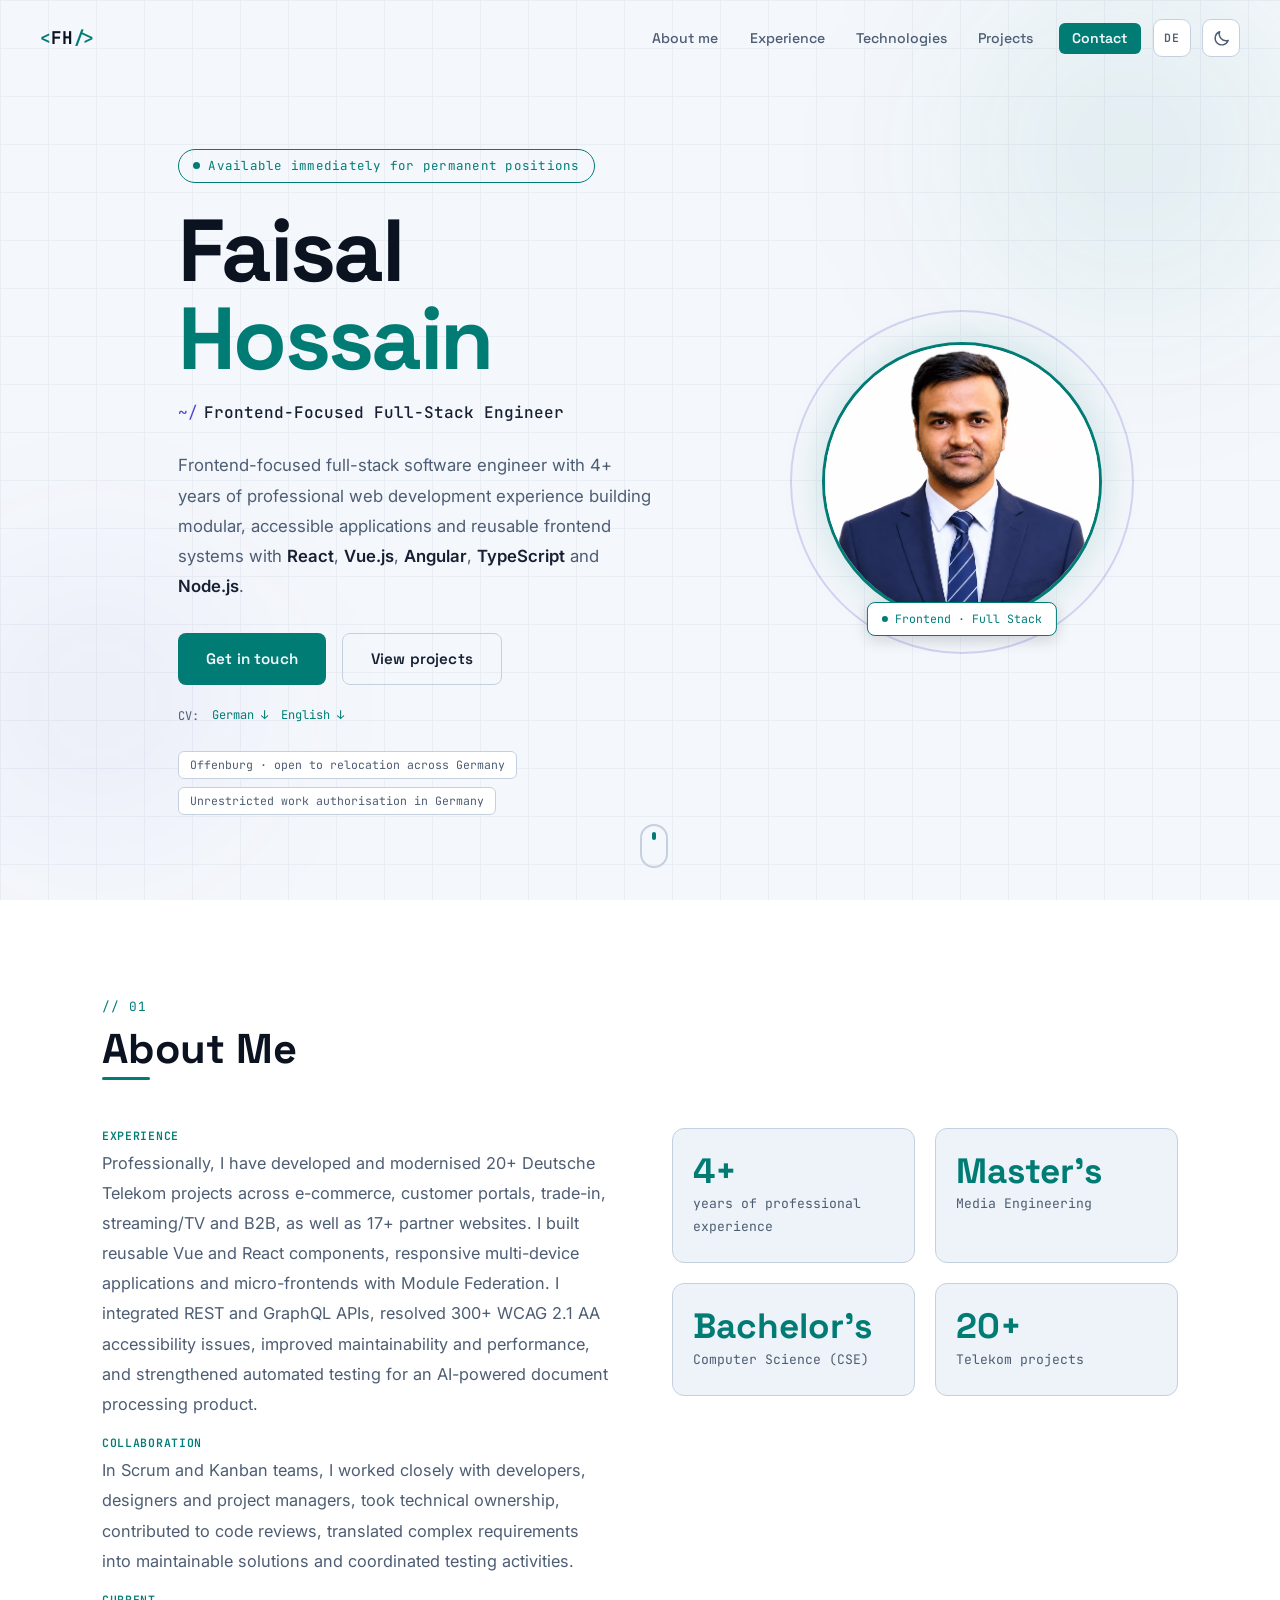
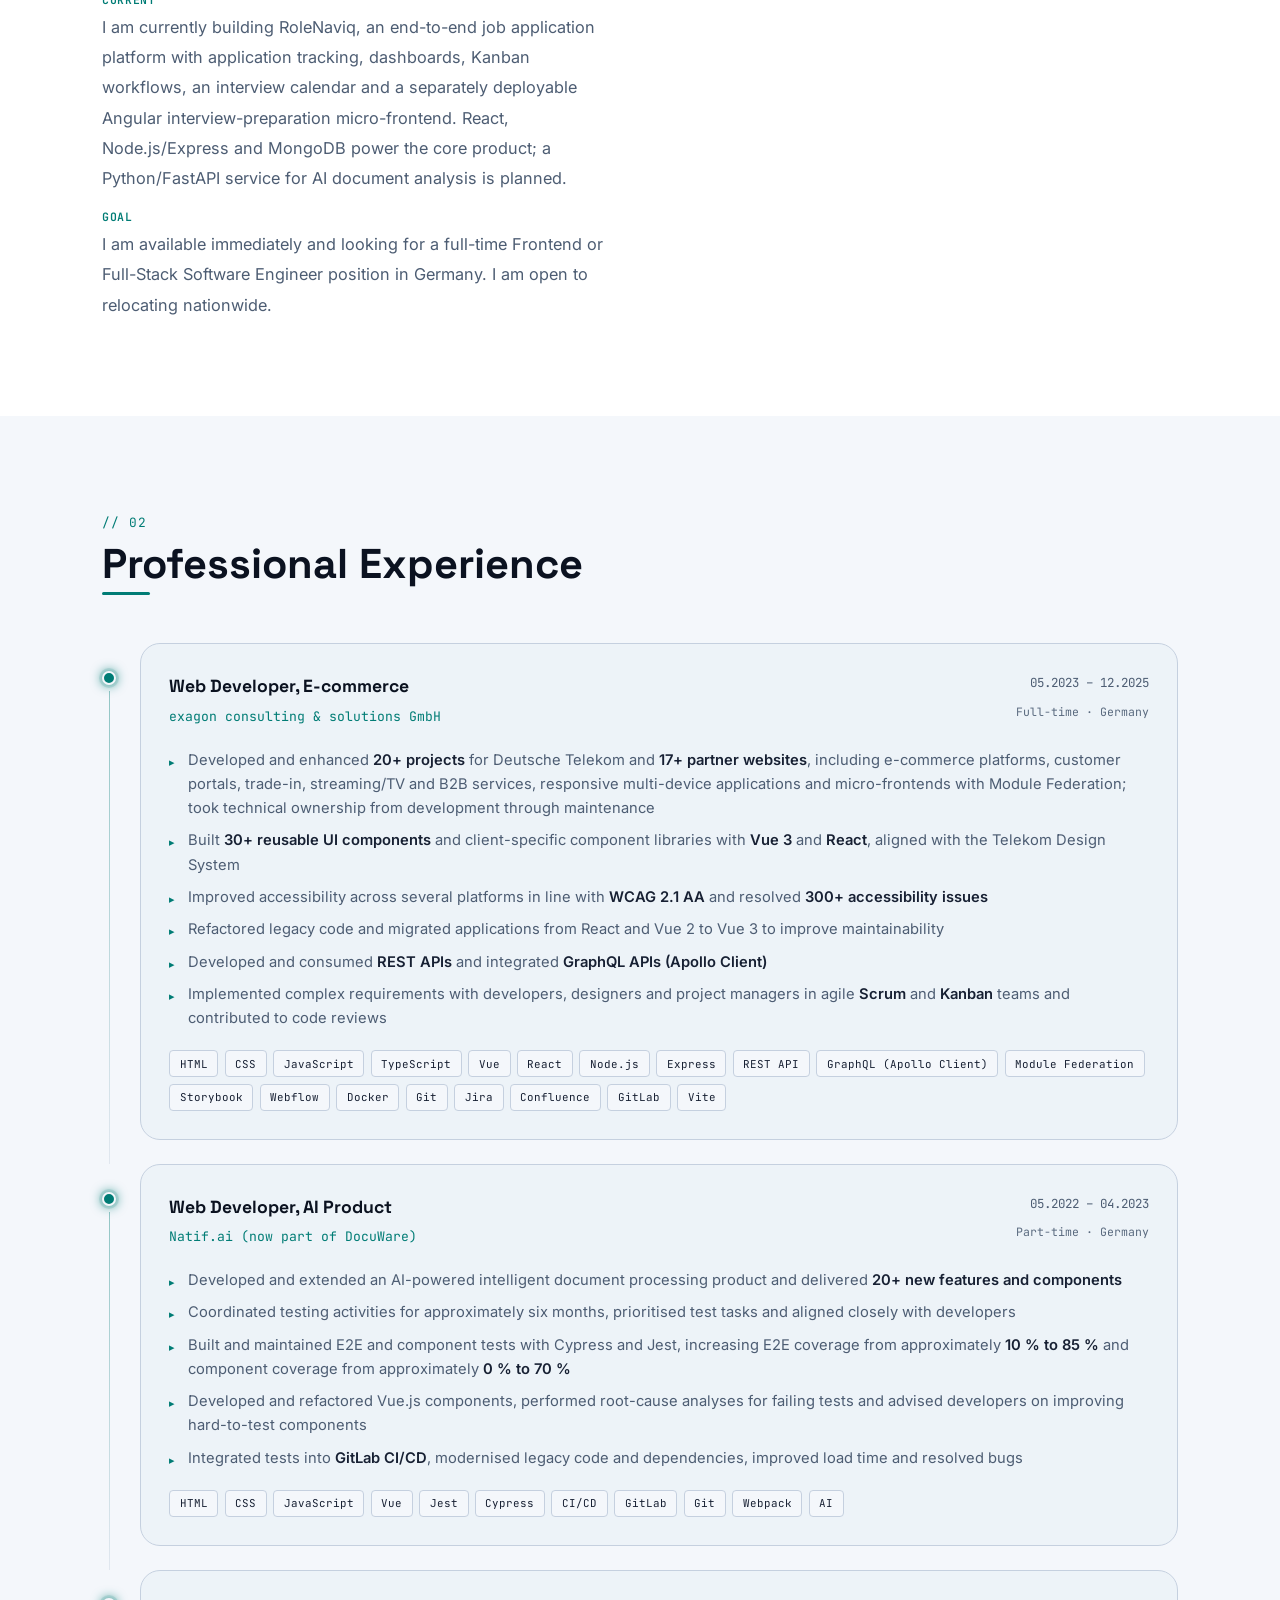
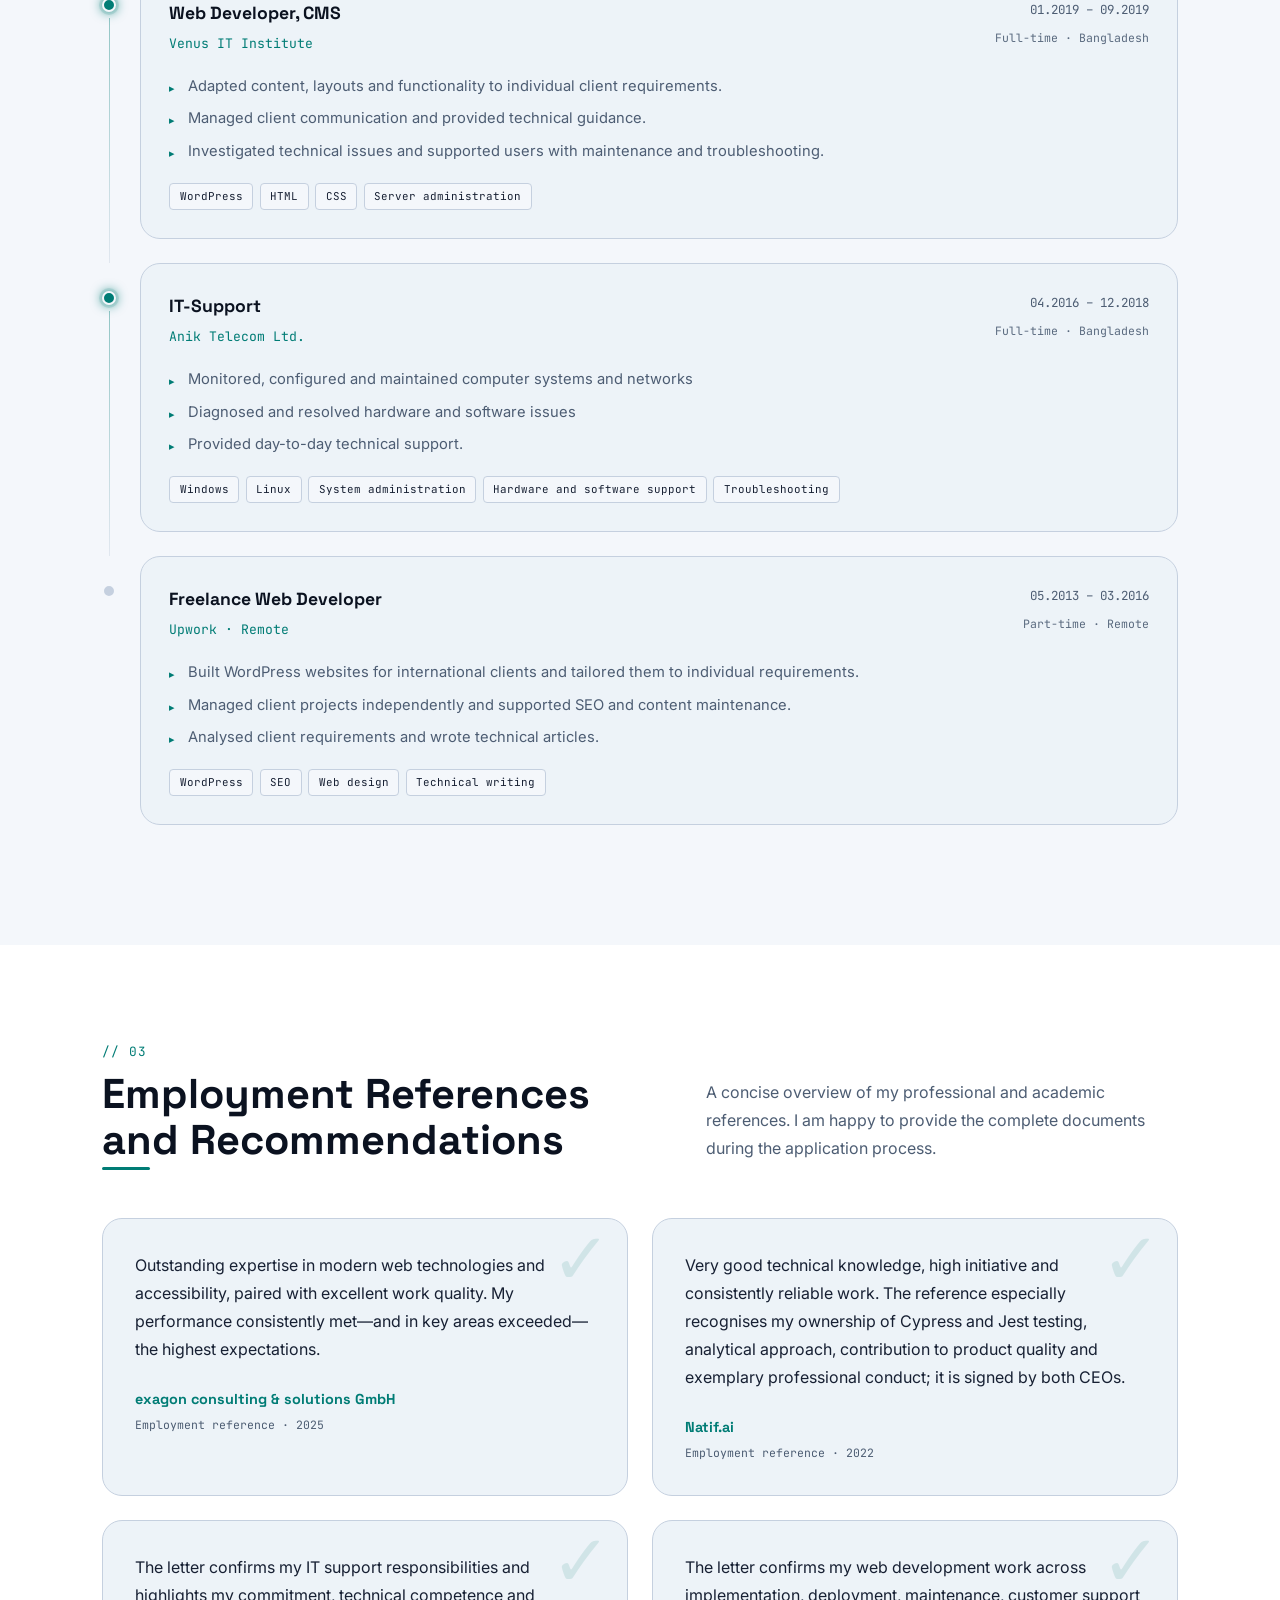
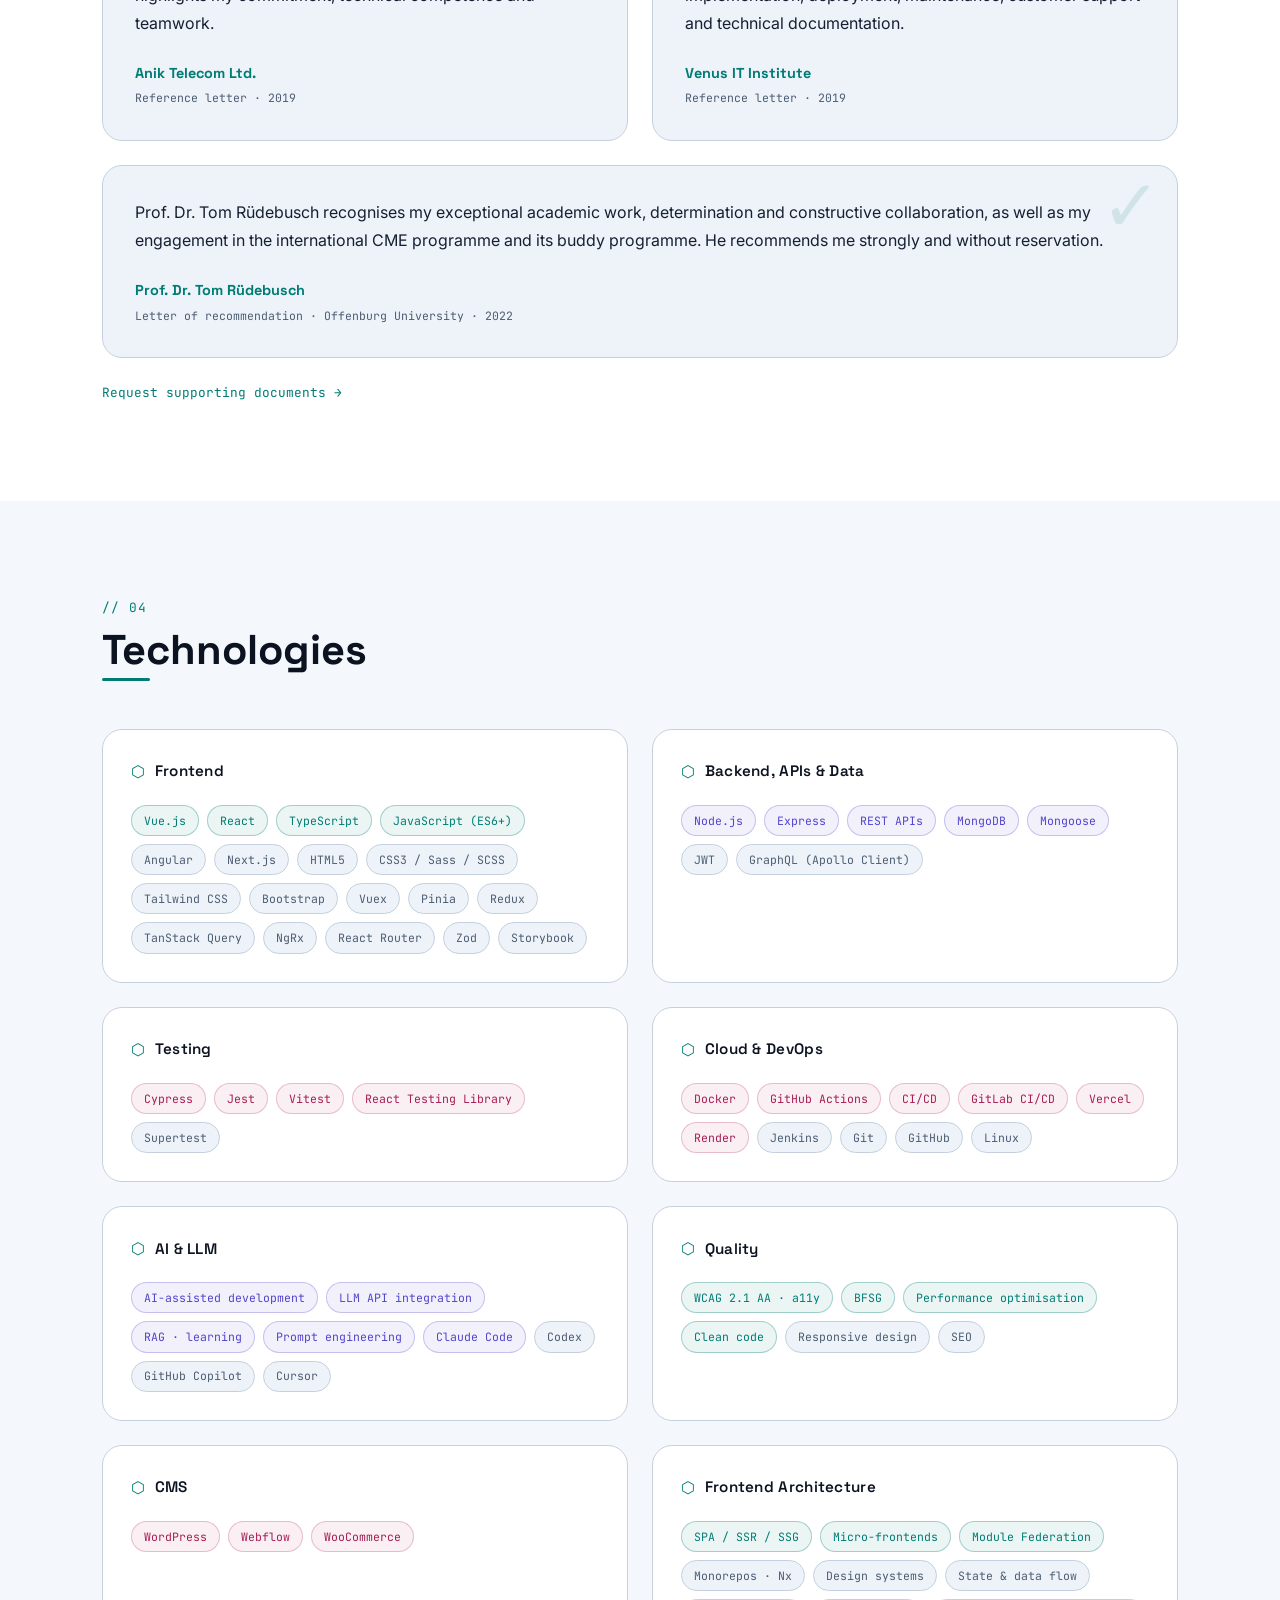
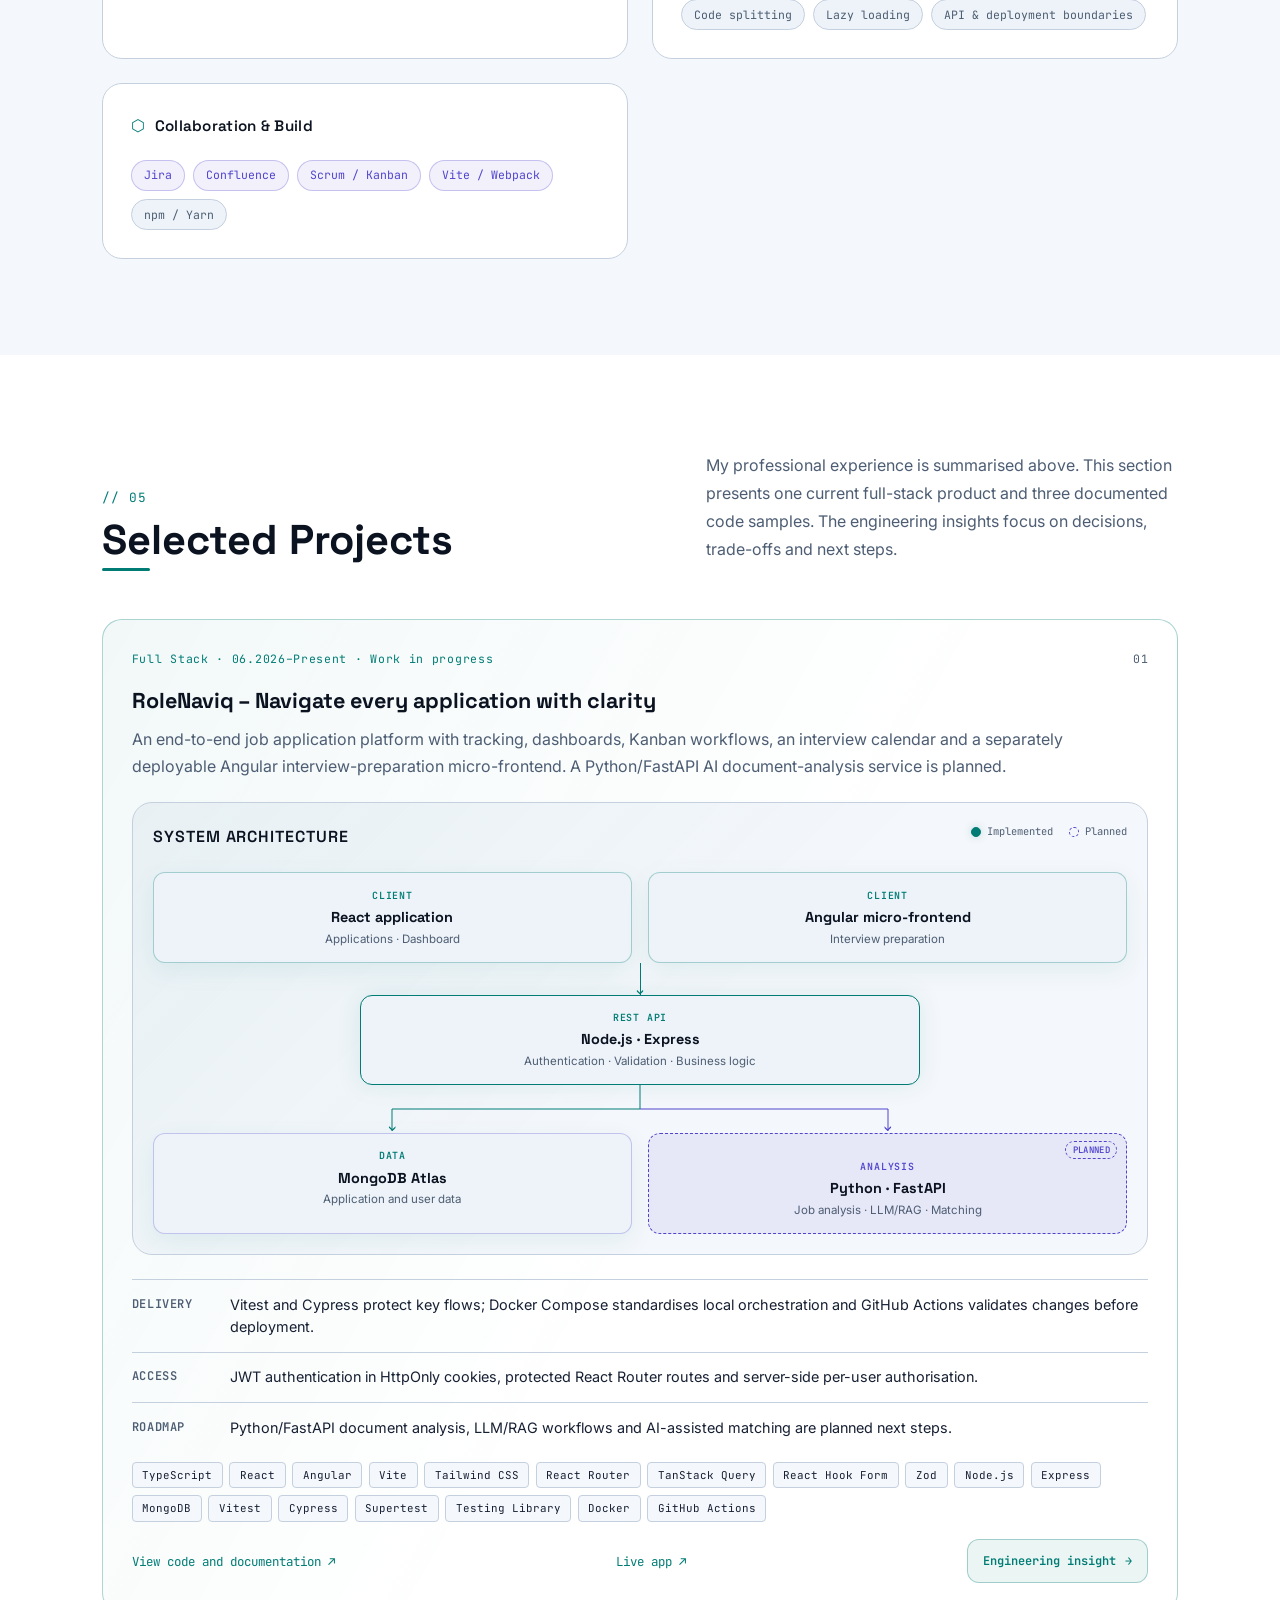
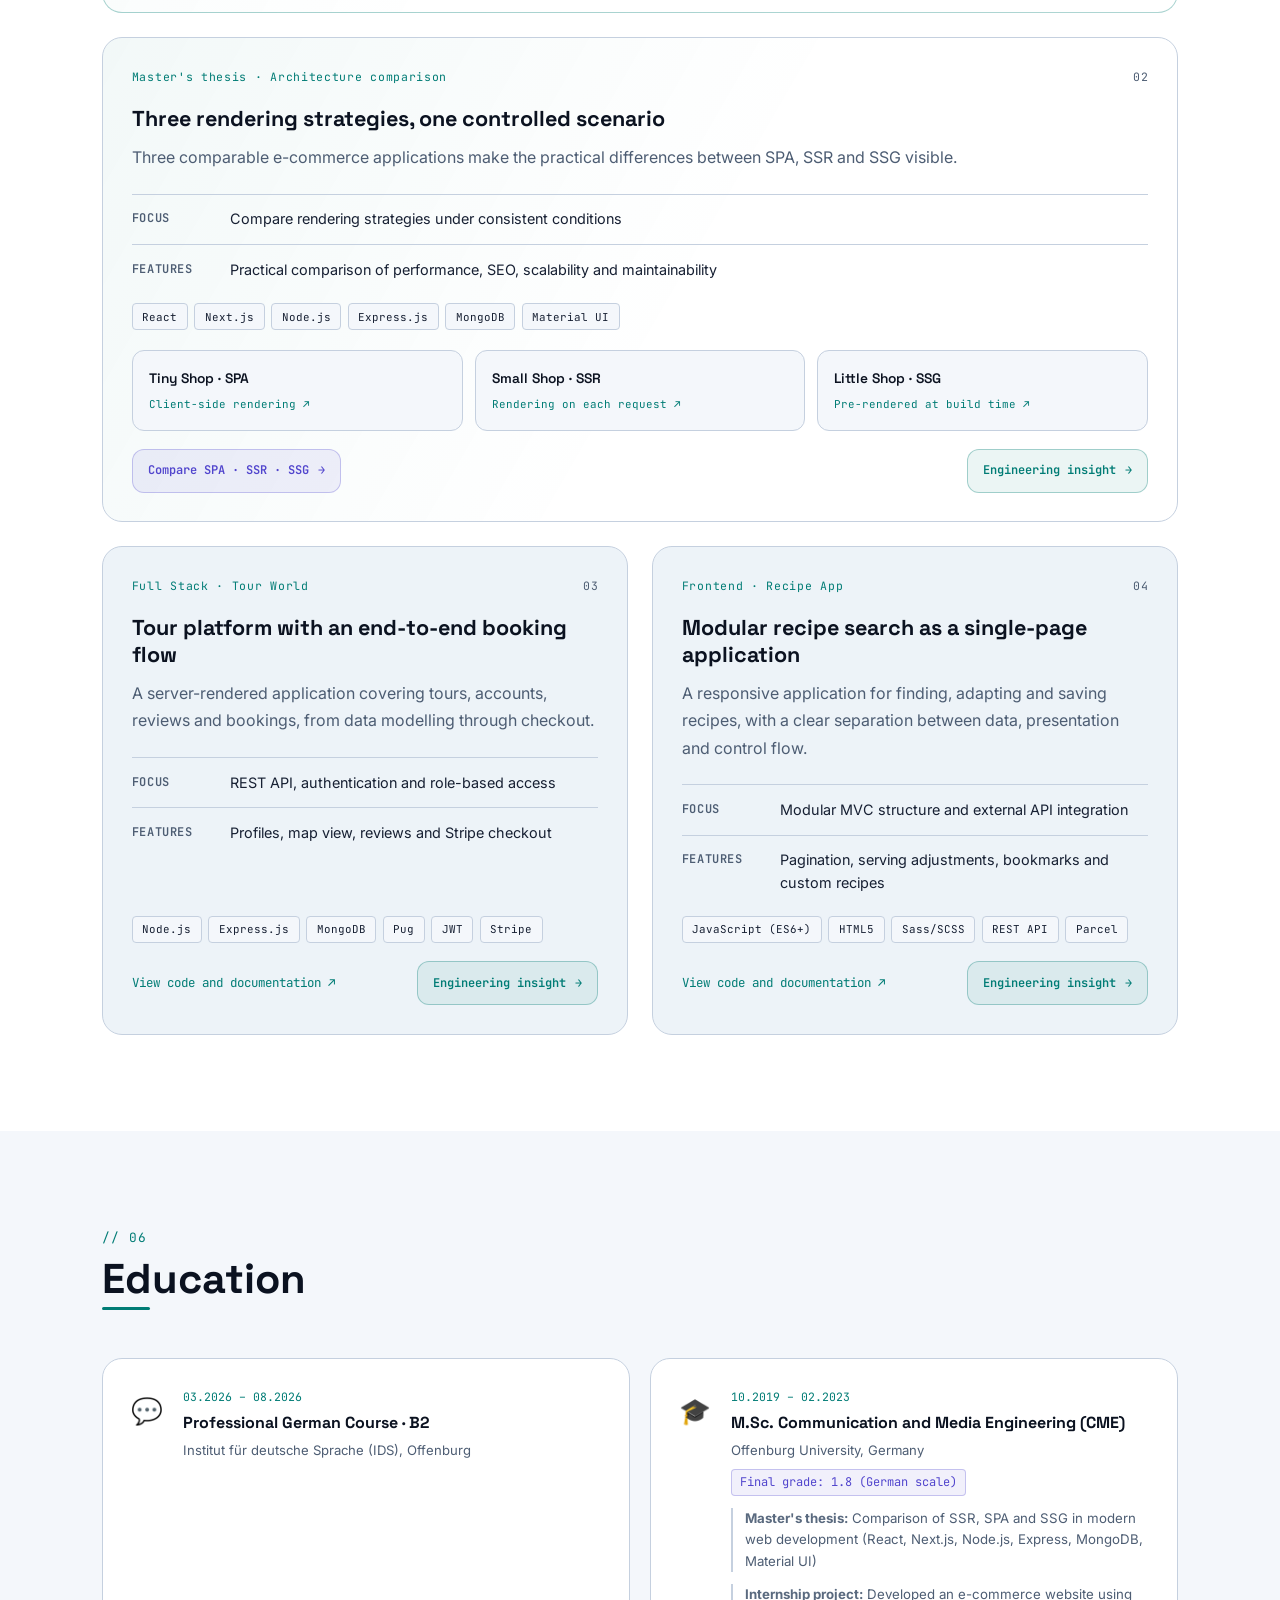
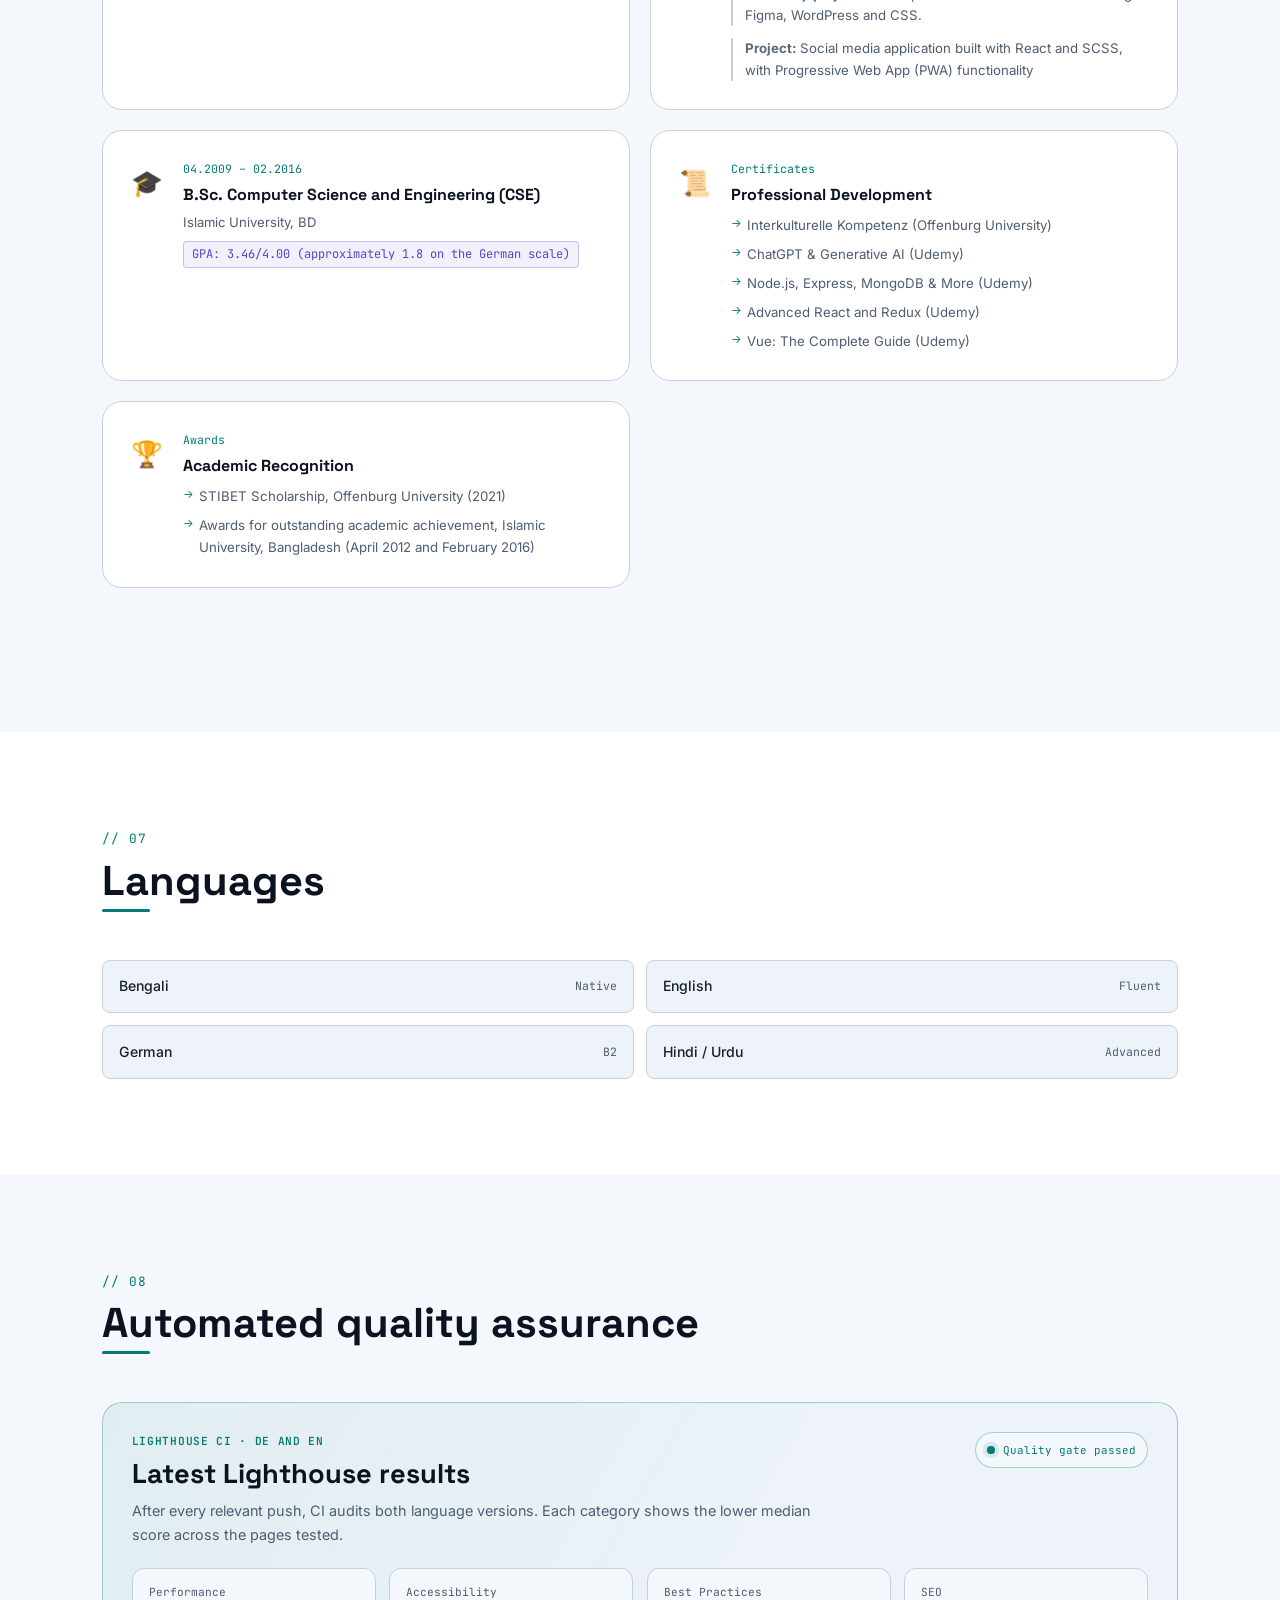
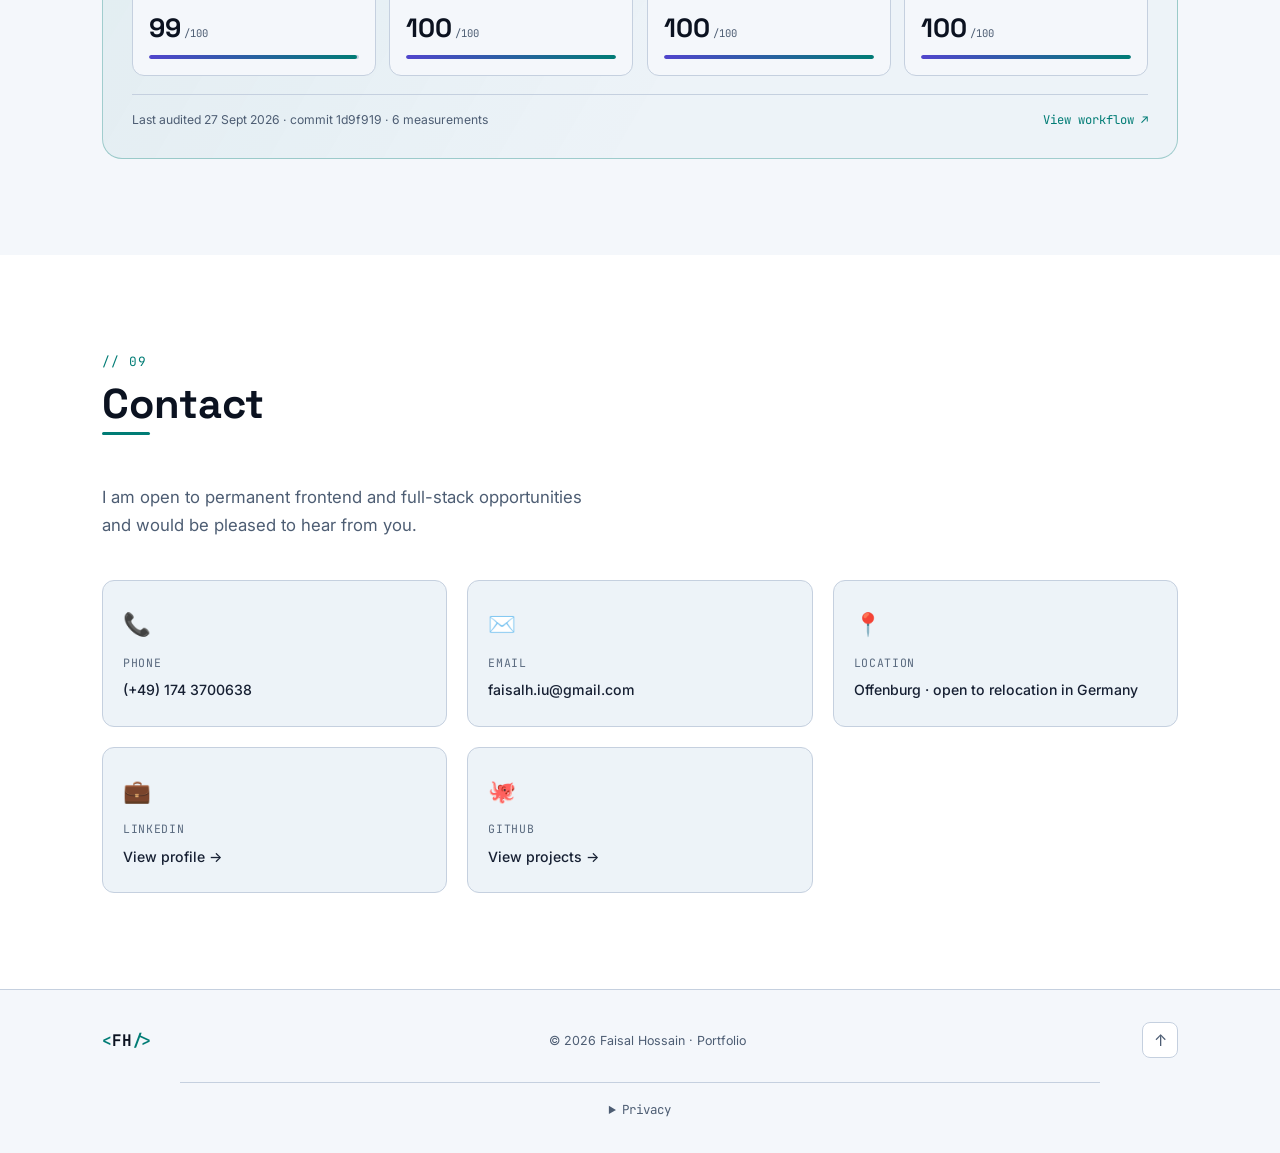
==== commit d07f625c: "Align portfolio with latest bilingual CVs" ====
--- a/index.html
+++ b/index.html
@@ -3,10 +3,10 @@
   <head>
     <meta charset="UTF-8" />
     <meta name="viewport" content="width=device-width, initial-scale=1.0" />
-    <title>Faisal Hossain | Full-Stack-Webentwickler</title>
+    <title>Faisal Hossain | Full-Stack-Entwickler · Frontend</title>
     <meta
       name="description"
-      content="Portfolio von Faisal Hossain, Full-Stack-Webentwickler mit 4+ Jahren Berufserfahrung in React, Vue.js, TypeScript, Angular, Node.js, Testing und Barrierefreiheit nach WCAG."
+      content="Portfolio von Faisal Hossain, Full-Stack-Softwareentwickler mit Frontend-Schwerpunkt und über 4 Jahren Berufserfahrung in barrierefreien Webanwendungen, Frontend-Architektur, React, Vue.js, Angular, TypeScript und Node.js."
     />
     <meta name="author" content="Faisal Hossain" />
     <meta name="robots" content="index, follow" />
@@ -33,11 +33,11 @@
     <meta property="og:type" content="website" />
     <meta
       property="og:title"
-      content="Faisal Hossain | Full-Stack-Webentwickler"
+      content="Faisal Hossain | Full-Stack-Entwickler · Frontend"
     />
     <meta
       property="og:description"
-      content="Barrierefreie, wartbare Full-Stack-Anwendungen mit React, Vue.js, TypeScript, Angular, Node.js, Testing und WCAG."
+      content="Barrierefreie, wartbare Frontend-Systeme und Full-Stack-Anwendungen mit React, Vue.js, Angular, TypeScript, Node.js und moderner Frontend-Architektur."
     />
     <meta property="og:url" content="https://fhjoy.github.io/portfolio/" />
     <meta
@@ -134,7 +134,7 @@
         "name": "Faisal Hossain",
         "url": "https://fhjoy.github.io/portfolio/",
         "image": "https://fhjoy.github.io/portfolio/docs/images/faisal_hossain.avif",
-        "jobTitle": "Full-Stack-Webentwickler",
+        "jobTitle": "Full-Stack-Softwareentwickler mit Frontend-Schwerpunkt",
         "address": {
           "@type": "PostalAddress",
           "addressLocality": "Offenburg",
@@ -145,7 +145,7 @@
           "name": "Hochschule Offenburg"
         },
         "sameAs": [
-          "https://www.linkedin.com/in/md-faisal-hossain-germany/",
+          "https://www.linkedin.com/in/faisal-hossain-de/",
           "https://github.com/fhjoy"
         ],
         "knowsAbout": [
@@ -154,6 +154,11 @@
           "Vue.js",
           "React",
           "Angular",
+          "Frontend-Architektur",
+          "Micro-Frontends",
+          "Module Federation",
+          "Monorepos",
+          "Designsysteme",
           "React Router",
           "Node.js",
           "Express",
@@ -272,23 +277,25 @@
 
         <div class="hero__content">
           <p class="hero__eyebrow">
-            <span class="hero__dot" aria-hidden="true"></span> Verfügbar für
-            Festanstellungen
+            <span class="hero__dot" aria-hidden="true"></span> Ab sofort für
+            Festanstellungen verfügbar
           </p>
           <h1 class="hero__name">
             Faisal<br /><span class="hero__name--accent">Hossain</span>
           </h1>
           <div class="hero__title-wrap">
             <span class="hero__title-label" aria-hidden="true">~/</span>
-            <span class="hero__typed">Full-Stack-Webentwickler</span>
+            <span class="hero__typed"
+              >Full-Stack-Entwickler · Frontend-Schwerpunkt</span
+            >
           </div>
           <p class="hero__desc">
-            Full-Stack-Webentwickler mit 4+ Jahren Berufserfahrung in
-            <strong>React</strong>, <strong>Vue.js</strong> und
-            <strong>TypeScript</strong>, ergänzt durch praktische
-            <strong>Angular</strong>-Erfahrung und Full-Stack-Praxis mit
-            <strong>Node.js</strong>, <strong>Express</strong>,
-            <strong>MongoDB</strong>, REST-APIs und GraphQL.
+            Full-Stack-Softwareentwickler mit Frontend-Schwerpunkt und über 4
+            Jahren Berufserfahrung in der Entwicklung modularer, barrierefreier
+            Webanwendungen und wiederverwendbarer Frontend-Systeme mit
+            <strong>React</strong>, <strong>Vue.js</strong>,
+            <strong>Angular</strong>, <strong>TypeScript</strong> und
+            <strong>Node.js</strong>.
           </p>
           <div class="hero__actions">
             <a href="#contact" class="btn btn--primary">Kontakt aufnehmen</a>
@@ -335,7 +342,7 @@
           />
           <div class="hero__photo-tag">
             <span class="hero__photo-tag-dot" aria-hidden="true"></span>
-            Full Stack Developer
+            Frontend · Full Stack
           </div>
         </div>
 
@@ -359,9 +366,12 @@
                 in den Bereichen E-Commerce, Kundenportale, Trade-in,
                 Streaming/TV und B2B sowie 17+ Partner-Websites entwickelt und
                 modernisiert. Dabei entstanden wiederverwendbare Vue- und
-                React-Komponenten, REST- und GraphQL-Integrationen sowie
-                Verbesserungen bei Barrierefreiheit, Performance und
-                automatisierten Tests für ein KI-basiertes Dokumentenprodukt.
+                React-Komponenten, responsive Multi-Device-Anwendungen und
+                Micro-Frontends mit Module Federation. Ich integrierte REST-
+                und GraphQL-APIs, behob 300+ Barrierefreiheitsprobleme nach
+                WCAG 2.1 AA, verbesserte Wartbarkeit und Performance und
+                stärkte automatisierte Tests für ein KI-basiertes
+                Dokumentenprodukt.
               </p>
               <p>
                 <span class="about__label">Zusammenarbeit</span>
@@ -373,19 +383,18 @@
               </p>
               <p>
                 <span class="about__label">Aktuell</span>
-                Aktuell entwickle ich RoleNaviq, eine modulare
-                Multi-Service-Plattform für Bewerbungsmanagement mit React,
-                Angular, Node.js/Express und MongoDB. Vitest und Cypress, Docker
-                Compose, GitHub Actions, Vercel und Render unterstützen Qualität
-                und Bereitstellung; ein Python/FastAPI-Service für
-                LLM/RAG-basierte Dokumentenanalyse befindet sich noch in
-                Entwicklung.
+                Aktuell entwickle ich RoleNaviq, eine End-to-End-Plattform für
+                Bewerbungsmanagement mit Bewerbungsverwaltung, Dashboards,
+                Kanban, Interviewkalender und einem separat deploybaren
+                Angular-Micro-Frontend zur Interviewvorbereitung. React,
+                Node.js/Express und MongoDB bilden das Kernsystem; ein
+                Python/FastAPI-Service für KI-Dokumentenanalyse ist geplant.
               </p>
               <p>
                 <span class="about__label">Ziel</span>
-                Ich suche derzeit eine Vollzeitstelle als Frontend- oder
-                Full-Stack-Entwickler in Deutschland und bin deutschlandweit
-                umzugsbereit.
+                Ich bin ab sofort verfügbar und suche eine Vollzeitstelle als
+                Frontend- oder Full-Stack-Softwareentwickler in Deutschland.
+                Ich bin deutschlandweit umzugsbereit.
               </p>
             </div>
             <div class="about__stats">
@@ -449,12 +458,10 @@
                     <strong>20+ Projekte</strong> für die Deutsche Telekom und
                     <strong>17+ Partner-Websites</strong> entwickelt und
                     weiterentwickelt, darunter E-Commerce, Kundenportale,
-                    Trade-in-, Streaming/TV- und B2B-Lösungen
-                  </li>
-                  <li>
-                    Für mehrere Telekom- und Partner-Websites technische
-                    Verantwortung übernommen sowie Entwicklung,
-                    Weiterentwicklung und Wartung eigenständig betreut
+                    Trade-in-, Streaming/TV- und B2B-Lösungen, responsive
+                    Multi-Device-Anwendungen und Micro-Frontends mit Module
+                    Federation; technische Verantwortung von Entwicklung bis
+                    Wartung übernommen
                   </li>
                   <li>
                     <strong>30+ wiederverwendbare UI-Komponenten</strong> und
@@ -464,18 +471,16 @@
                   </li>
                   <li>
                     Barrierefreiheit mehrerer Plattformen gemäß
-                    <strong>WCAG</strong> verbessert und
-                    <strong>300+ Barrierefreiheitsprobleme nach WCAG</strong>
-                    behoben
+                    <strong>WCAG 2.1 AA</strong> verbessert und
+                    <strong>300+ Barrierefreiheitsprobleme</strong> behoben
                   </li>
                   <li>
-                    Legacy-Code refaktoriert und zwischen Frameworks migriert
-                    für bessere Wartbarkeit und Performance
+                    Legacy-Code refaktoriert und Anwendungen von React sowie
+                    Vue 2 auf Vue 3 migriert, um die Wartbarkeit zu verbessern
                   </li>
                   <li>
-                    <strong>REST-</strong> und
-                    <strong>GraphQL</strong>-Schnittstellen in moderne
-                    Frontend-Apps entwickelt und integriert
+                    <strong>REST-APIs</strong> entwickelt und konsumiert sowie
+                    <strong>GraphQL-APIs (Apollo Client)</strong> integriert
                   </li>
                   <li>
                     Komplexe Anforderungen gemeinsam mit Entwicklung, Design und
@@ -492,10 +497,16 @@
                   <span class="tag">Node.js</span>
                   <span class="tag">Express</span>
                   <span class="tag">REST-API</span>
-                  <span class="tag">GraphQL</span
-                  ><span class="tag">Docker</span>
+                  <span class="tag">GraphQL (Apollo Client)</span>
+                  <span class="tag">Module Federation</span>
+                  <span class="tag">Storybook</span>
+                  <span class="tag">Webflow</span>
+                  <span class="tag">Docker</span>
                   <span class="tag">Git</span>
                   <span class="tag">Jira</span>
+                  <span class="tag">Confluence</span>
+                  <span class="tag">GitLab</span>
+                  <span class="tag">Vite</span>
                 </div>
               </div>
             </div>
@@ -542,7 +553,7 @@
                   <li>
                     Tests in <strong>GitLab CI/CD</strong> integriert,
                     Legacy-Code und Abhängigkeiten modernisiert, Performance
-                    optimiert und Fehler behoben
+                    Ladezeiten verbessert und Fehler behoben
                   </li>
                 </ul>
                 <div class="timeline__tags">
@@ -552,6 +563,7 @@
                   ><span class="tag">Cypress</span>
                   <span class="tag">CI/CD</span><span class="tag">GitLab</span>
                   <span class="tag">Git</span>
+                  <span class="tag">Webpack</span>
                   <span class="tag">KI</span>
                 </div>
               </div>
@@ -693,9 +705,10 @@
             <article class="reference-card" data-reveal>
               <div class="reference-card__mark" aria-hidden="true">✓</div>
               <p class="reference-card__text">
-                Sehr gute Gesamtbewertung. Besonders hervorgehoben wurden
-                Fachkenntnisse, analytische Fähigkeiten, Arbeitsqualität und
-                Leistung.
+                Hervorragende Expertise in modernen Webtechnologien und
+                Barrierefreiheit sowie eine ausgezeichnete Arbeitsqualität.
+                Meine Leistungen entsprachen stets und in wichtigen Bereichen
+                sogar übertrafen die höchsten Erwartungen.
               </p>
               <div class="reference-card__source">
                 <strong>exagon consulting &amp; solutions GmbH</strong>
@@ -706,11 +719,12 @@
             <article class="reference-card" data-reveal>
               <div class="reference-card__mark" aria-hidden="true">✓</div>
               <p class="reference-card__text">
-                Sehr gute Bewertung meiner Tätigkeit in der
-                Frontend-Entwicklung. Besonders hervorgehoben wurden meine
-                Arbeit mit Vue, Cypress und Jest, die fundierte Analyse der
-                Testbarkeit von Vue.js sowie die Koordination von
-                Testaktivitäten.
+                Sehr gute Fachkenntnisse, hohe Eigeninitiative und durchgehend
+                zuverlässige Arbeit. Besonders gewürdigt werden meine
+                Verantwortung für Cypress- und Jest-Tests, mein analytisches
+                Vorgehen, mein Beitrag zur Produktqualität und mein
+                vorbildliches Verhalten; das Zeugnis ist von beiden
+                Geschäftsführern unterzeichnet.
               </p>
               <div class="reference-card__source">
                 <strong>Natif.ai</strong>
@@ -750,11 +764,11 @@
             >
               <div class="reference-card__mark" aria-hidden="true">✓</div>
               <p class="reference-card__text">
-                Prof. Dr. Tom Rüdebusch würdigt meine außergewöhnlich gute, mit
-                1,0 bewertete Masterarbeit sowie mein Engagement im
-                internationalen CME-Studiengang und im Buddy-Programm. Er
-                beschreibt mich als sehr guten, zielstrebigen und kooperativen
-                Studenten und empfiehlt mich nachdrücklich und ohne Vorbehalt.
+                Prof. Dr. Tom Rüdebusch würdigt meine außergewöhnlichen
+                akademischen Leistungen, meine Zielstrebigkeit und konstruktive
+                Zusammenarbeit sowie mein Engagement im internationalen
+                CME-Studiengang und im Buddy-Programm. Er empfiehlt mich
+                nachdrücklich und ohne Vorbehalt.
               </p>
               <div class="reference-card__source">
                 <strong>Prof. Dr. Tom Rüdebusch</strong>
@@ -803,8 +817,10 @@
                 <span class="chip">Pinia</span>
                 <span class="chip">Redux</span>
                 <span class="chip">TanStack Query</span>
+                <span class="chip">NgRx</span>
                 <span class="chip">React Router</span>
                 <span class="chip">Zod</span>
+                <span class="chip">Storybook</span>
               </div>
             </div>
 
@@ -820,7 +836,7 @@
                 <span class="chip chip--secondary">MongoDB</span>
                 <span class="chip chip--secondary">Mongoose</span>
                 <span class="chip">JWT</span>
-                <span class="chip">GraphQL</span>
+                <span class="chip">GraphQL (Apollo Client)</span>
               </div>
             </div>
 
@@ -847,7 +863,7 @@
                 <span class="chip chip--tertiary">Docker</span>
                 <span class="chip chip--tertiary">GitHub Actions</span>
                 <span class="chip chip--tertiary">CI/CD</span>
-                <!-- <span class="chip chip--tertiary">GitLab CI/CD</span> -->
+                <span class="chip chip--tertiary">GitLab CI/CD</span>
                 <span class="chip chip--tertiary">Vercel</span>
                 <span class="chip chip--tertiary">Render</span>
                 <span class="chip">Jenkins</span>
@@ -866,11 +882,8 @@
                 <span class="chip chip--secondary"
                   >KI-gestützte Softwareentwicklung</span
                 >
-                <!-- <span class="chip chip--secondary">LLM-API-Integration</span>
-                <span class="chip chip--secondary">OpenAI-API</span>
-                <span class="chip chip--secondary">RAG</span>
-                <span class="chip">Embeddings</span>
-                <span class="chip">Vektordatenbanken</span> -->
+                <span class="chip chip--secondary">LLM-API-Integration</span>
+                <span class="chip chip--secondary">RAG · Einarbeitung</span>
                 <span class="chip chip--secondary">Prompt Engineering</span>
                 <span class="chip chip--secondary">Claude Code</span>
                 <span class="chip">Codex</span>
@@ -885,7 +898,8 @@
                 <h3 class="skill-group__title">Qualität</h3>
               </div>
               <div class="skill-group__chips">
-                <span class="chip chip--primary">Barrierefreiheit (WCAG)</span>
+                <span class="chip chip--primary">WCAG 2.1 AA · a11y</span>
+                <span class="chip chip--primary">BFSG</span>
                 <span class="chip chip--primary">Performance-Optimierung</span>
                 <span class="chip chip--primary">Clean Code</span>
                 <span class="chip">Responsive Design</span>
@@ -902,6 +916,24 @@
                 <span class="chip chip--tertiary">WordPress</span>
                 <span class="chip chip--tertiary">Webflow</span>
                 <span class="chip chip--tertiary">WooCommerce</span>
+              </div>
+            </div>
+
+            <div class="skill-group" data-reveal>
+              <div class="skill-group__header">
+                <span class="skill-group__icon" aria-hidden="true">⬡</span>
+                <h3 class="skill-group__title">Frontend-Architektur</h3>
+              </div>
+              <div class="skill-group__chips">
+                <span class="chip chip--primary">SPA / SSR / SSG</span>
+                <span class="chip chip--primary">Micro-Frontends</span>
+                <span class="chip chip--primary">Module Federation</span>
+                <span class="chip">Monorepos · Nx</span>
+                <span class="chip">Designsysteme</span>
+                <span class="chip">State- &amp; Datenfluss</span>
+                <span class="chip">Code-Splitting</span>
+                <span class="chip">Lazy Loading</span>
+                <span class="chip">API- &amp; Deployment-Grenzen</span>
               </div>
             </div>
 
@@ -958,11 +990,10 @@
                 RoleNaviq – Bewerbungen strukturiert steuern
               </h3>
               <p class="project-card__summary">
-                Eine modulare Bewerbungsplattform mit React-Anwendung,
-                Angular-Modul zur Interviewvorbereitung sowie
-                Node.js/Express-API und MongoDB. Ein separater
-                Python/FastAPI-Analyseservice für LLM/RAG-Workflows befindet
-                sich in Entwicklung.
+                Eine End-to-End-Plattform mit Bewerbungsverfolgung, Dashboards,
+                Kanban-Workflows, Interviewkalender und einem separat
+                deploybaren Angular-Micro-Frontend zur Interviewvorbereitung.
+                Ein Python/FastAPI-Service für KI-Dokumentenanalyse ist geplant.
               </p>
               <figure
                 class="architecture-map"
@@ -986,7 +1017,7 @@
                         class="architecture-map__key architecture-map__key--progress"
                         aria-hidden="true"
                       ></i
-                      >In Entwicklung</span
+                      >Geplant</span
                     >
                   </div>
                 </figcaption>
@@ -1003,7 +1034,7 @@
                   </div>
                   <div class="architecture-node">
                     <span class="architecture-node__type">Client</span>
-                    <strong>Angular-Modul</strong>
+                    <strong>Angular-Micro-Frontend</strong>
                     <small>Interviewvorbereitung</small>
                   </div>
                 </div>
@@ -1043,7 +1074,7 @@
                   </div>
                   <div class="architecture-node architecture-node--progress">
                     <span class="architecture-node__status"
-                      >In Entwicklung</span
+                      >Geplant</span
                     >
                     <span class="architecture-node__type">Analyse</span>
                     <strong>Python · FastAPI</strong>
@@ -1069,10 +1100,10 @@
                   </dd>
                 </div>
                 <div>
-                  <dt>Ausbau</dt>
+                  <dt>Roadmap</dt>
                   <dd>
-                    Python/FastAPI-Jobanalyse, LLM/RAG-Dokumentenanalyse und
-                    KI-gestütztes Matching befinden sich in Entwicklung.
+                    Python/FastAPI-Dokumentenanalyse, LLM/RAG-Workflows und
+                    KI-gestütztes Matching sind als nächste Schritte geplant.
                   </dd>
                 </div>
               </dl>
@@ -1084,13 +1115,19 @@
                 <span class="tag">TypeScript</span>
                 <span class="tag">React</span>
                 <span class="tag">Angular</span>
+                <span class="tag">Vite</span>
+                <span class="tag">Tailwind CSS</span>
                 <span class="tag">React Router</span>
                 <span class="tag">TanStack Query</span>
+                <span class="tag">React Hook Form</span>
+                <span class="tag">Zod</span>
                 <span class="tag">Node.js</span>
                 <span class="tag">Express</span>
                 <span class="tag">MongoDB</span>
                 <span class="tag">Vitest</span>
                 <span class="tag">Cypress</span>
+                <span class="tag">Supertest</span>
+                <span class="tag">Testing Library</span>
                 <span class="tag">Docker</span>
                 <span class="tag">GitHub Actions</span>
               </div>
@@ -1351,11 +1388,11 @@
               </header>
 
               <p class="case-study-dialog__lead">
-                Die Plattform trennt eine React-Anwendung, ein Angular-Modul zur
-                Interviewvorbereitung, eine Node.js/Express-API und einen in
-                Entwicklung befindlichen Python/FastAPI-Analyseservice. Jede
-                Grenze kann unabhängig getestet, bereitgestellt und skaliert
-                werden.
+                Die Plattform trennt eine React-Anwendung, ein Angular-
+                Micro-Frontend zur Interviewvorbereitung und eine
+                Node.js/Express-API. Diese implementierten Grenzen können
+                unabhängig getestet und bereitgestellt werden; ein
+                Python/FastAPI-Analyseservice ist geplant.
               </p>
 
               <div class="case-study-dialog__grid">
@@ -1401,8 +1438,8 @@
                     Vitest und Cypress sichern zentrale Abläufe, GitHub Actions
                     stellt CI bereit und React sowie Angular laufen auf Vercel.
                     Die Node.js-API wird auf Render mit MongoDB Atlas betrieben;
-                    der Python-LLM/RAG-Service ist klar als in Entwicklung
-                    markiert.
+                    der geplante Python-LLM/RAG-Service bleibt klar als
+                    Roadmap-Arbeit gekennzeichnet.
                   </p>
                 </section>
               </div>
@@ -2108,7 +2145,7 @@
               >
             </a>
             <a
-              href="https://www.linkedin.com/in/md-faisal-hossain-germany/"
+              href="https://www.linkedin.com/in/faisal-hossain-de/"
               class="contact-card"
               target="_blank"
               rel="noopener noreferrer"
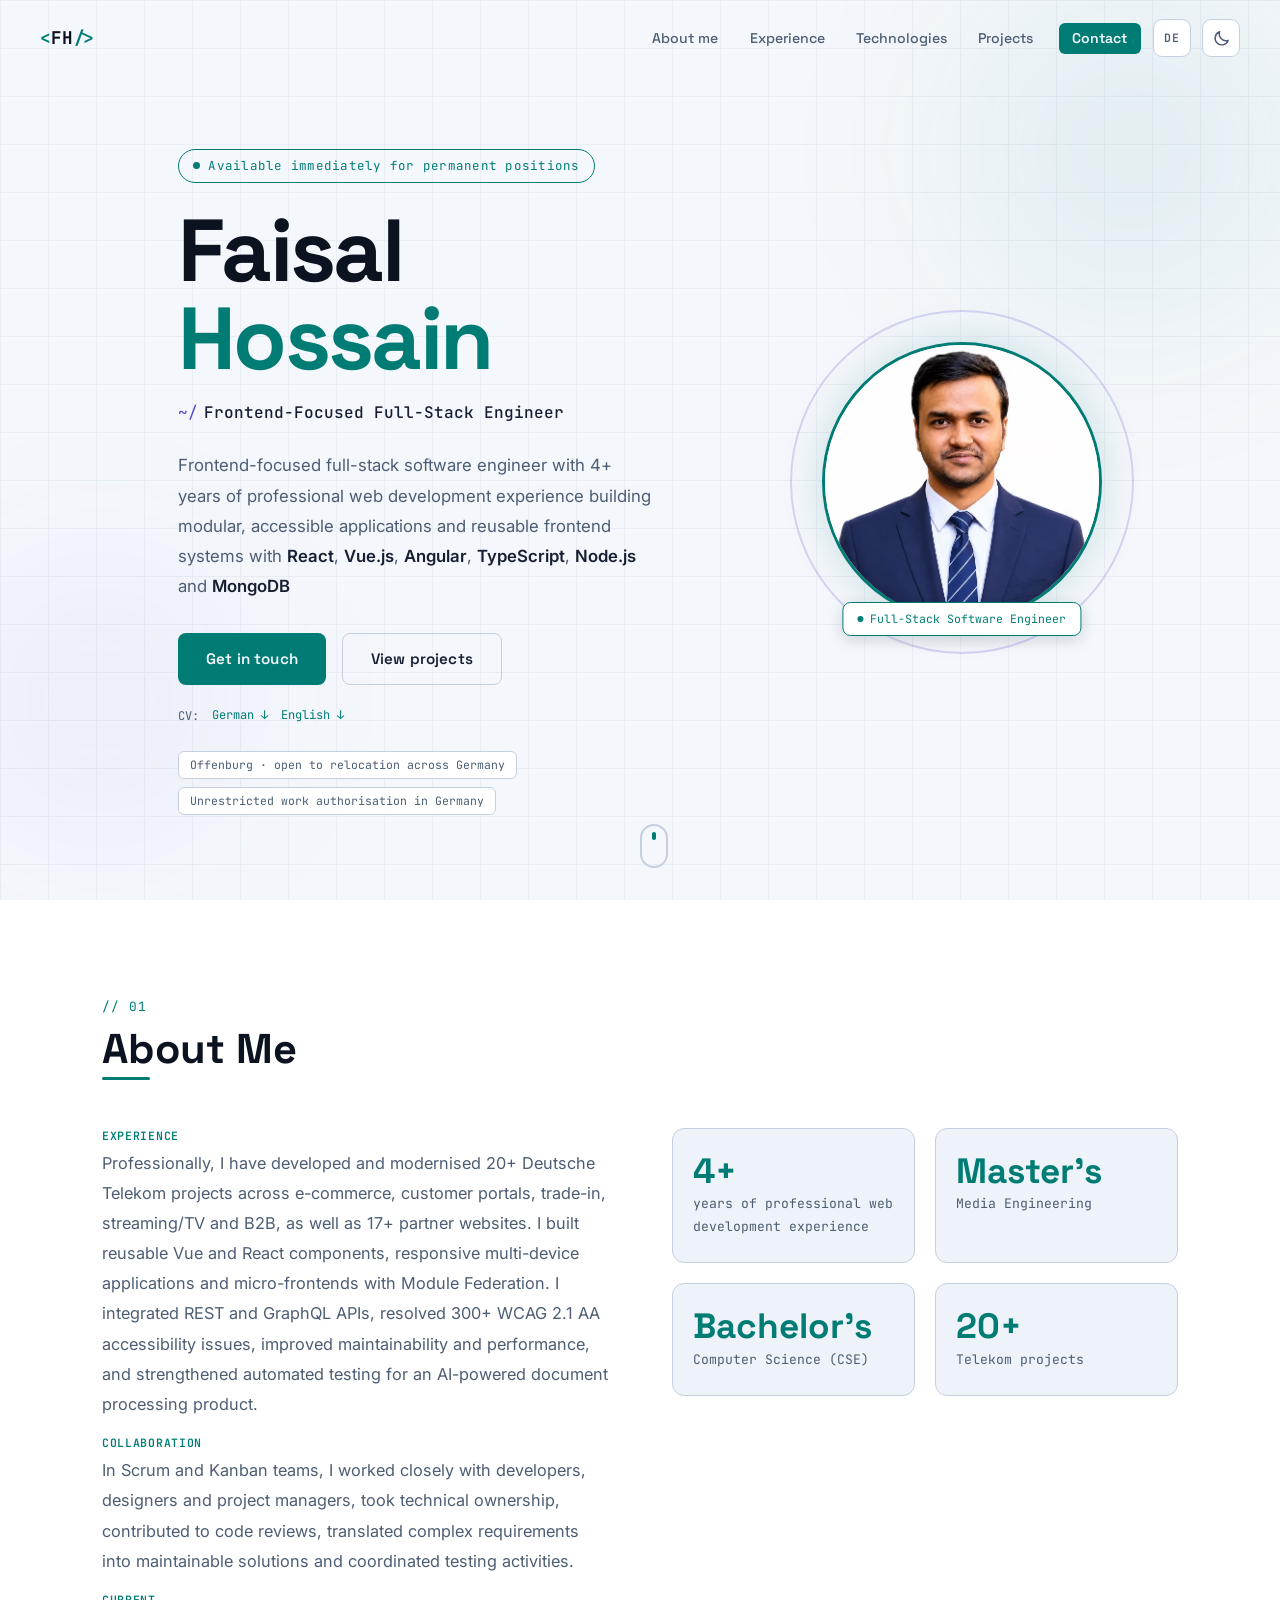
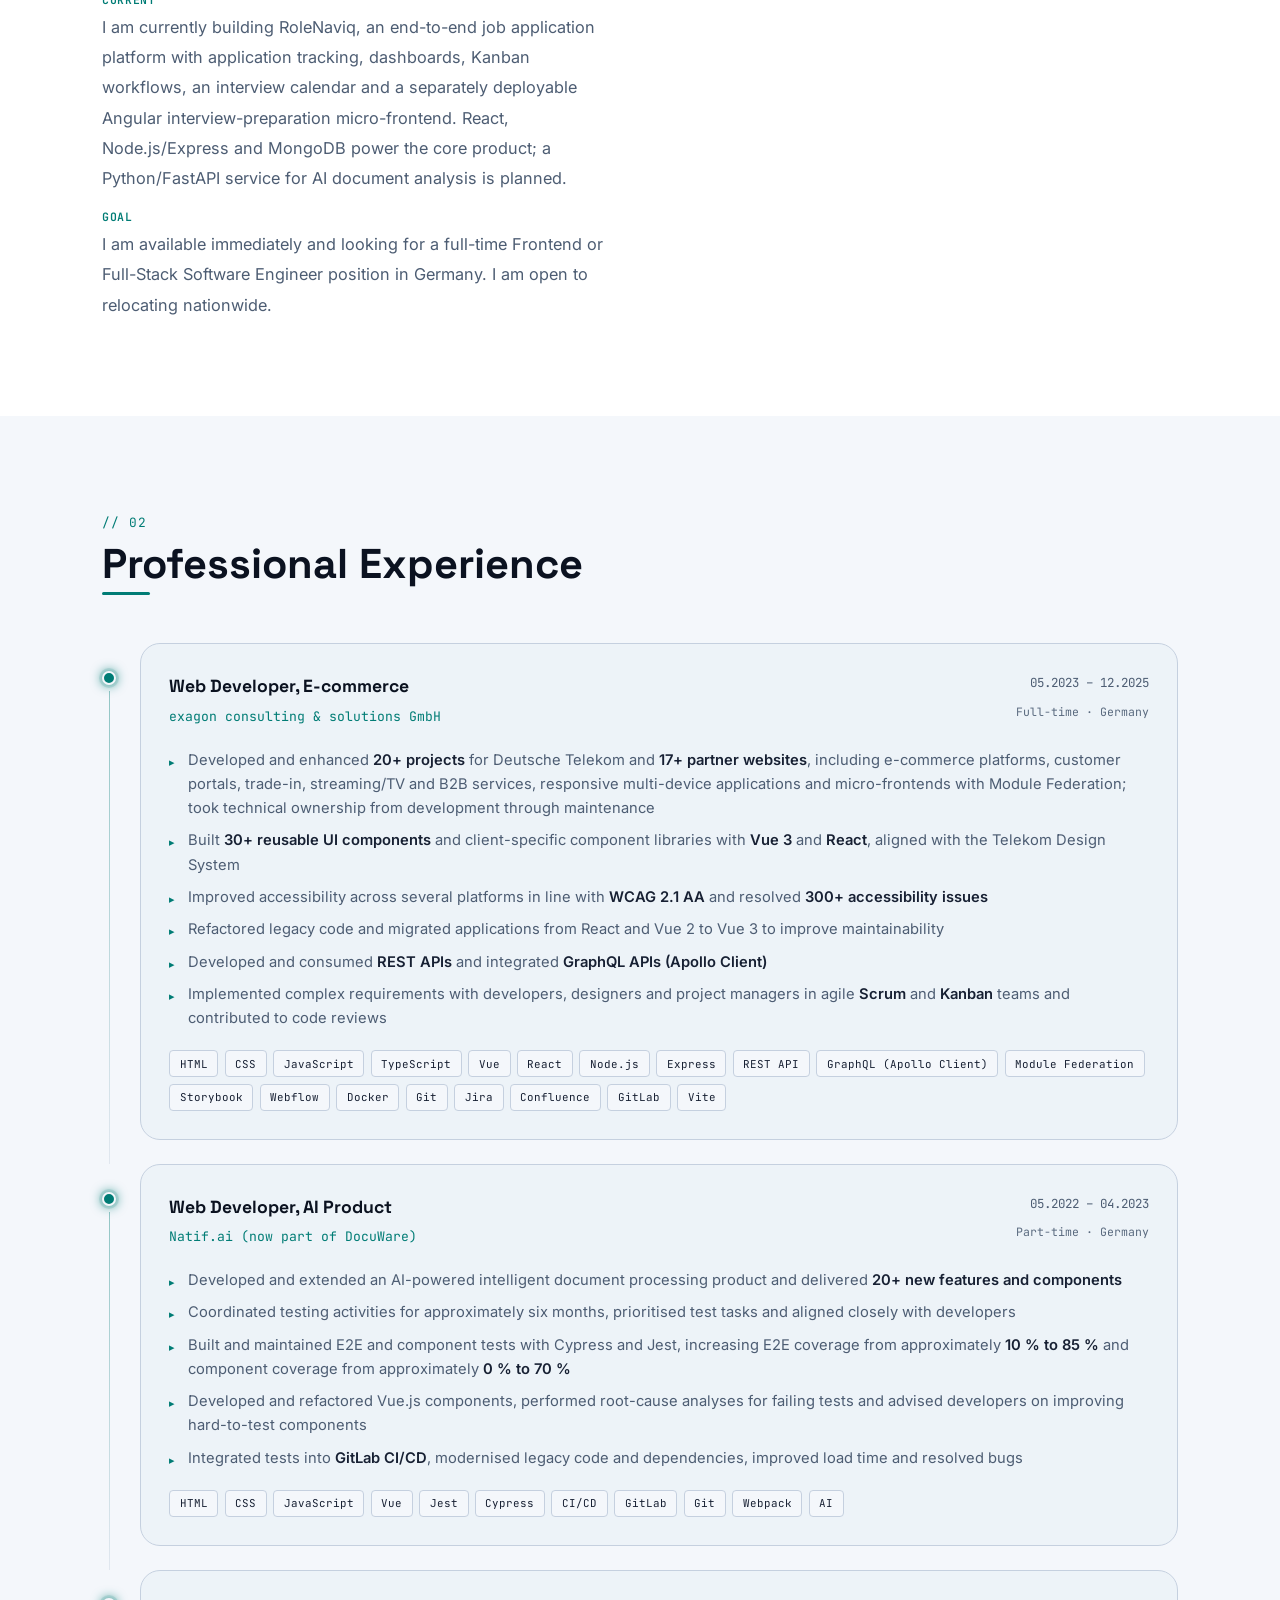
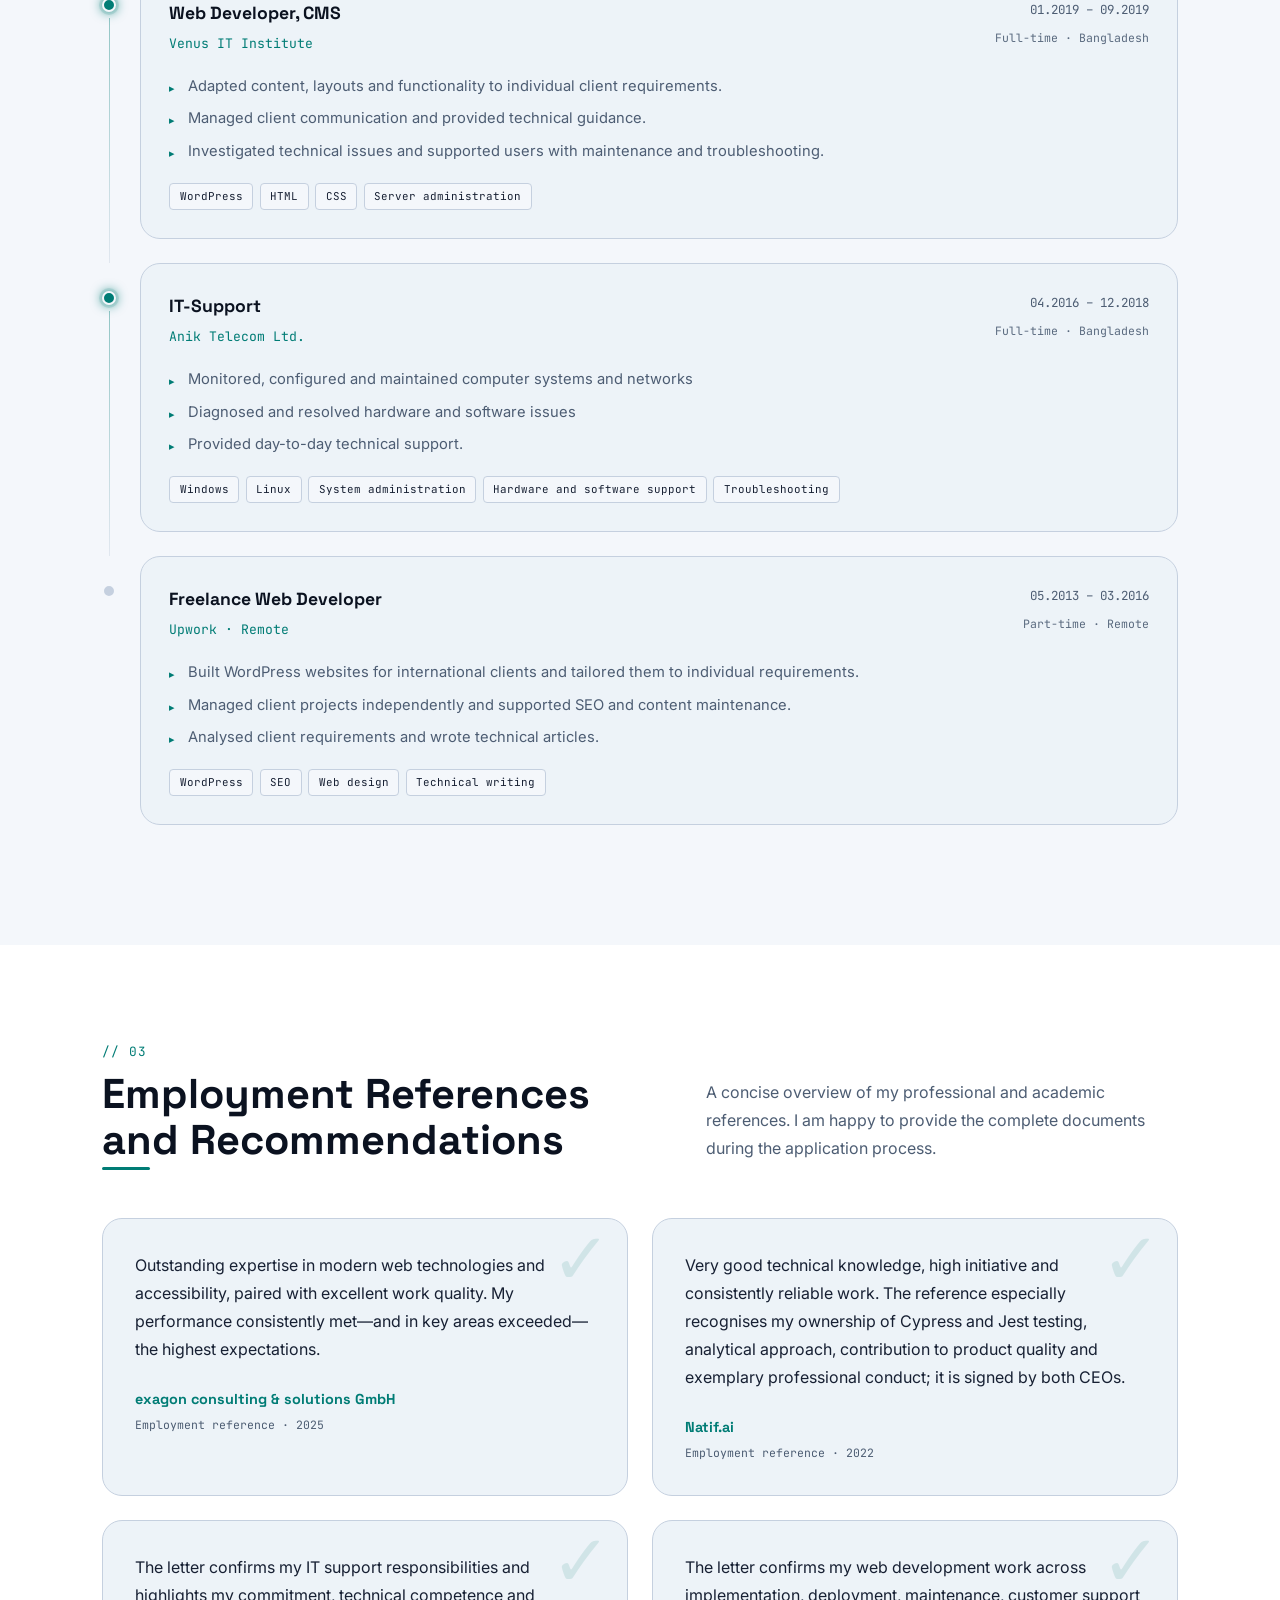
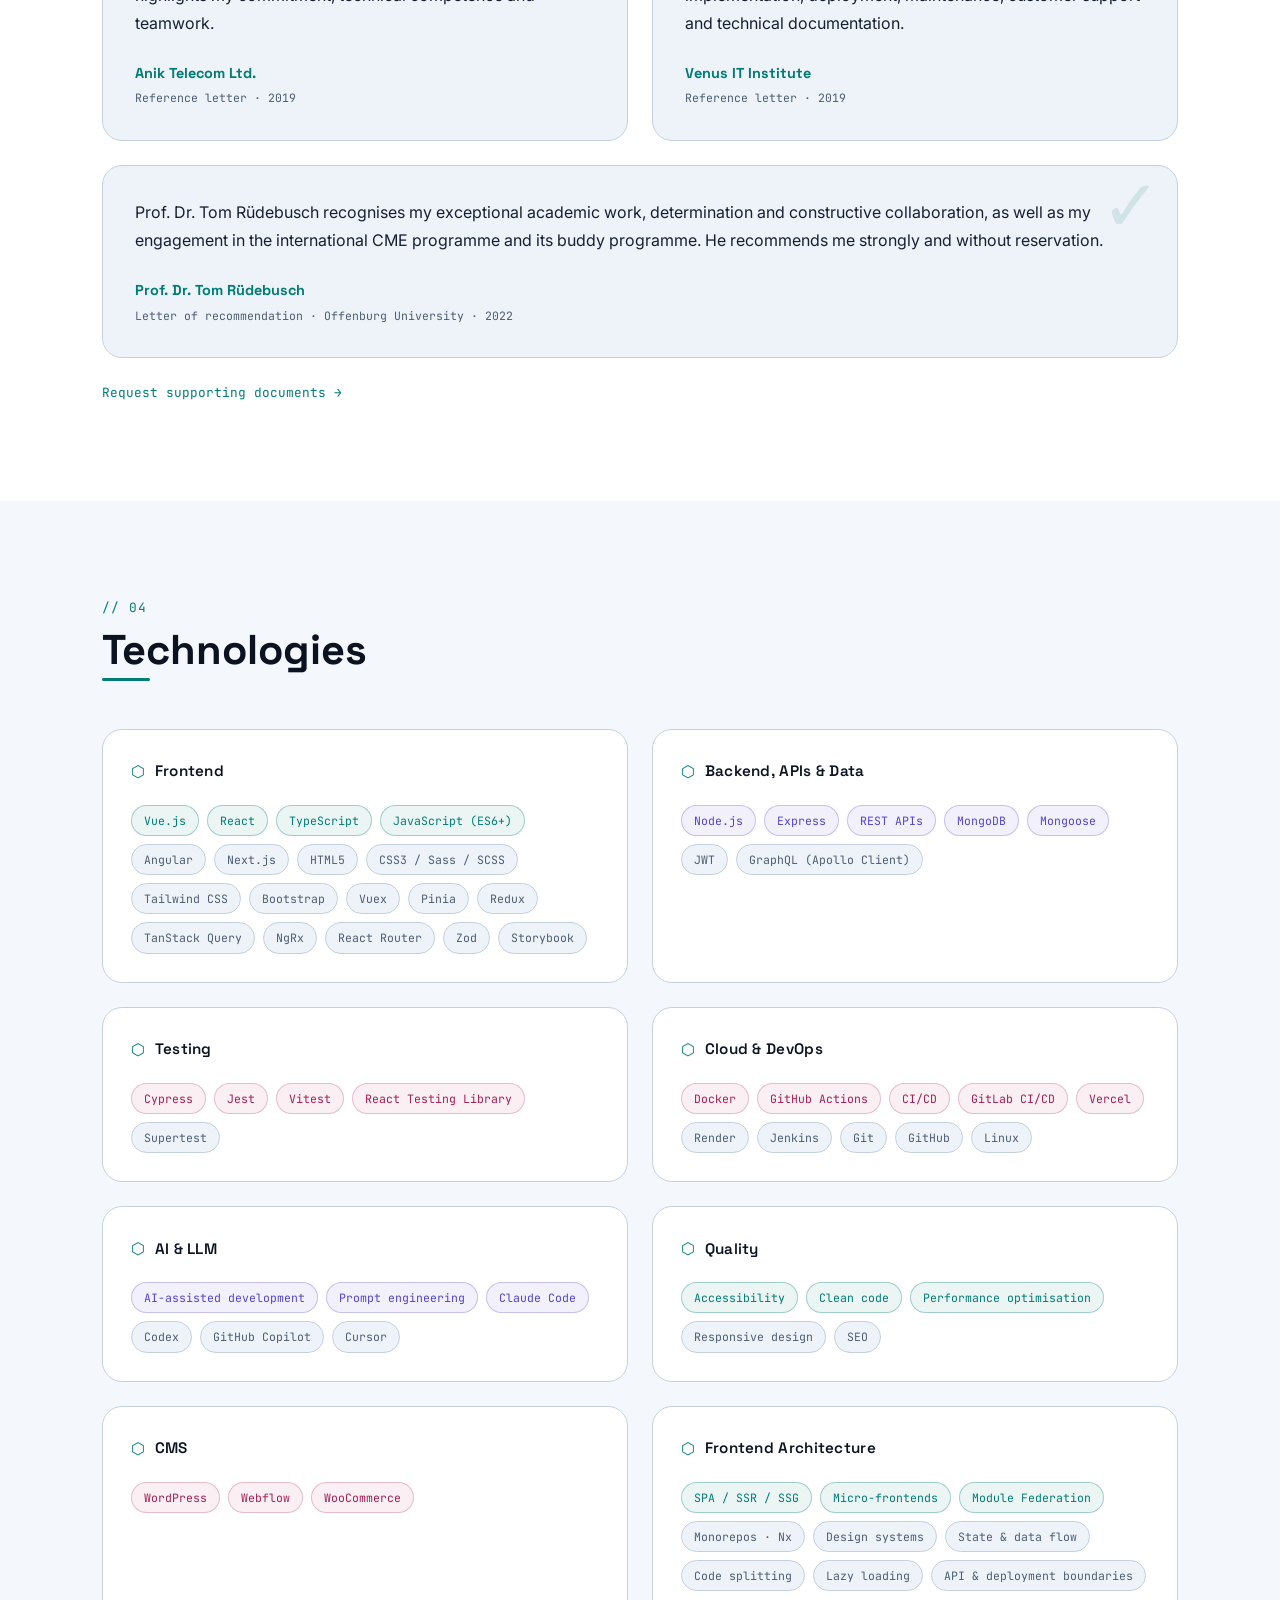
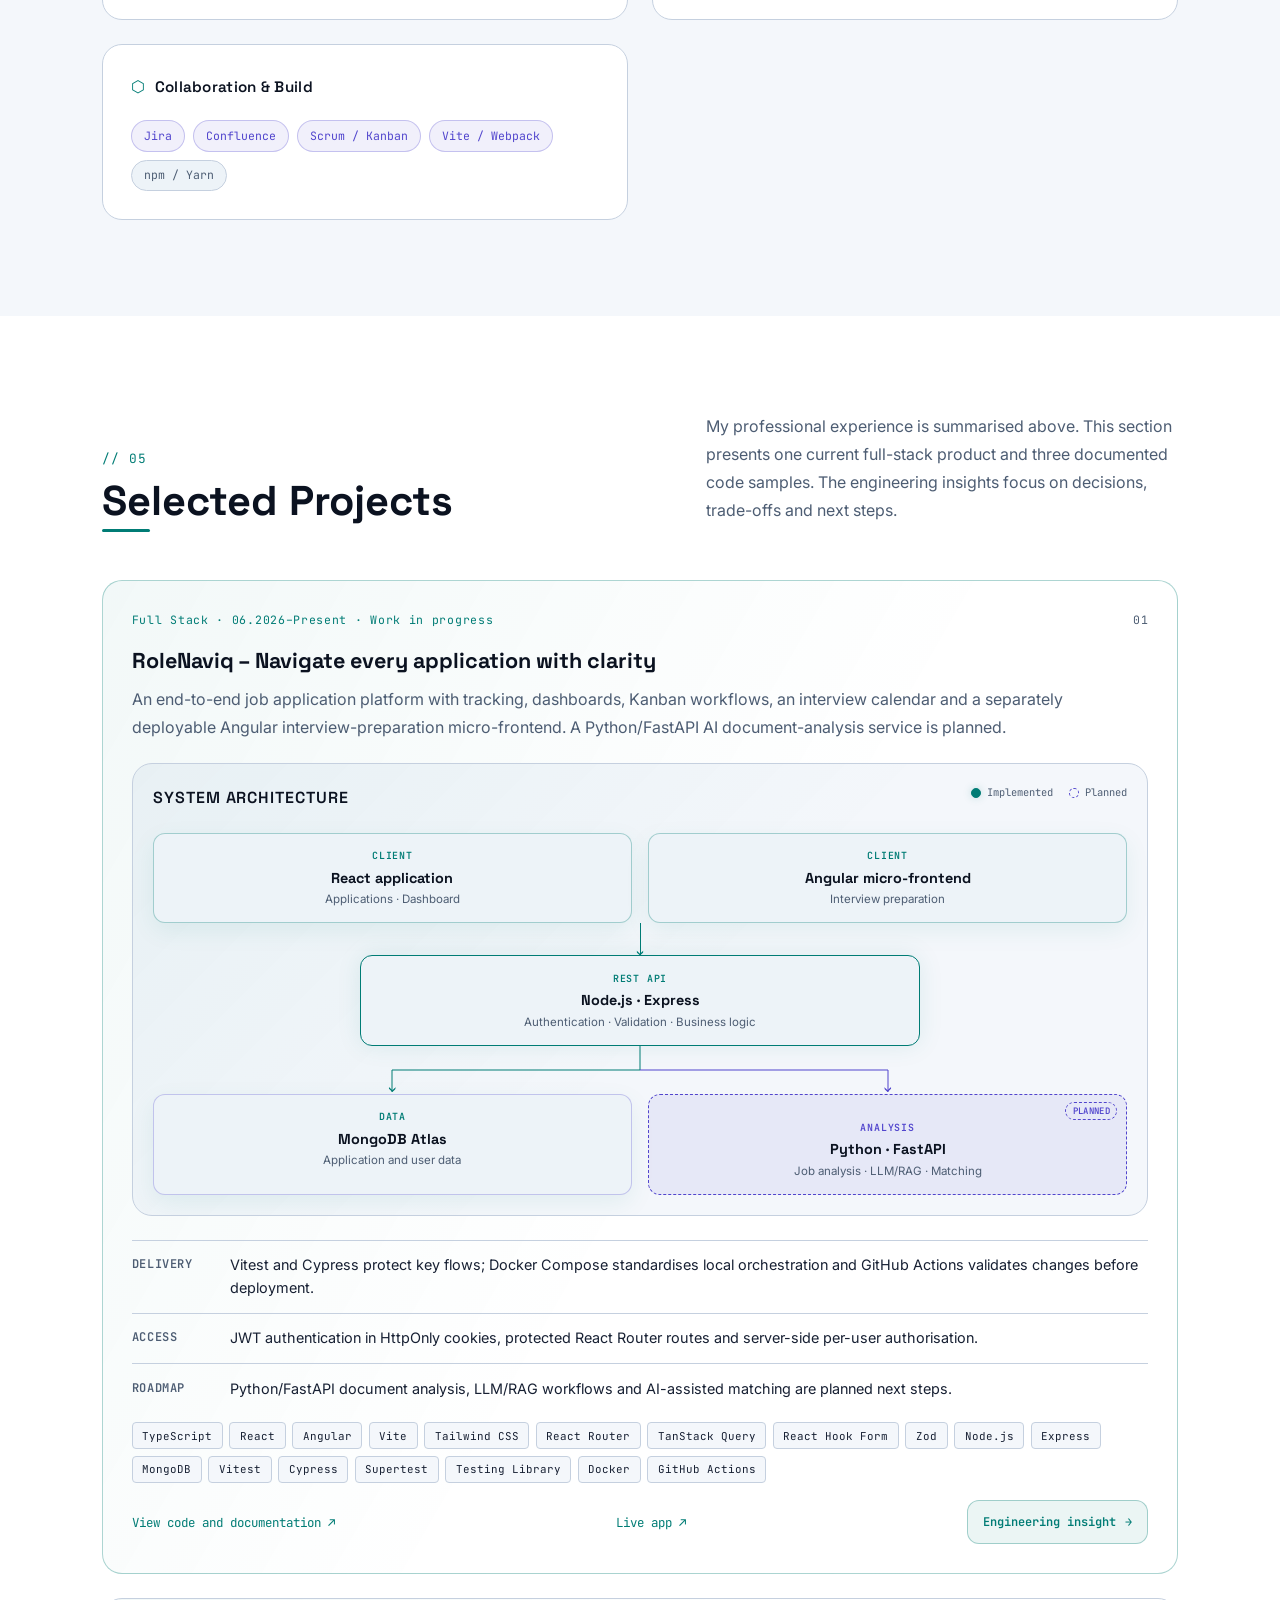
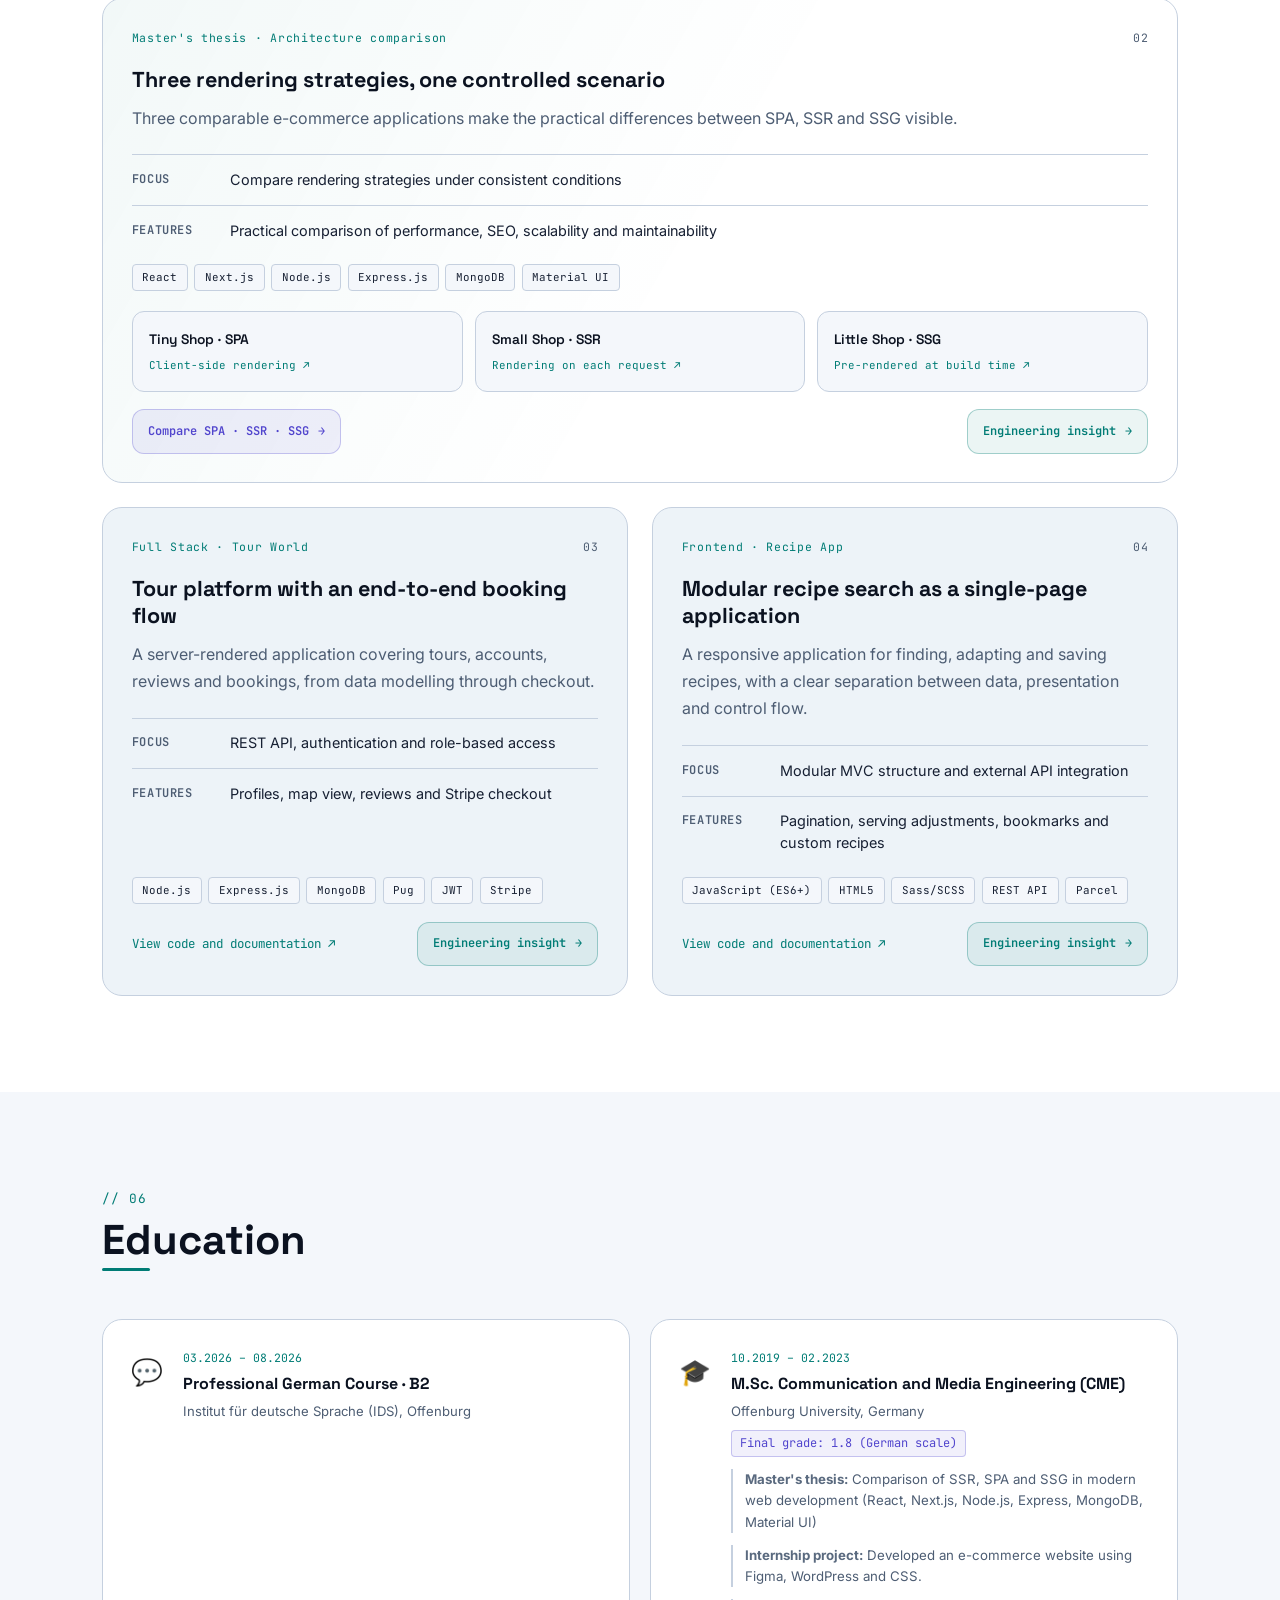
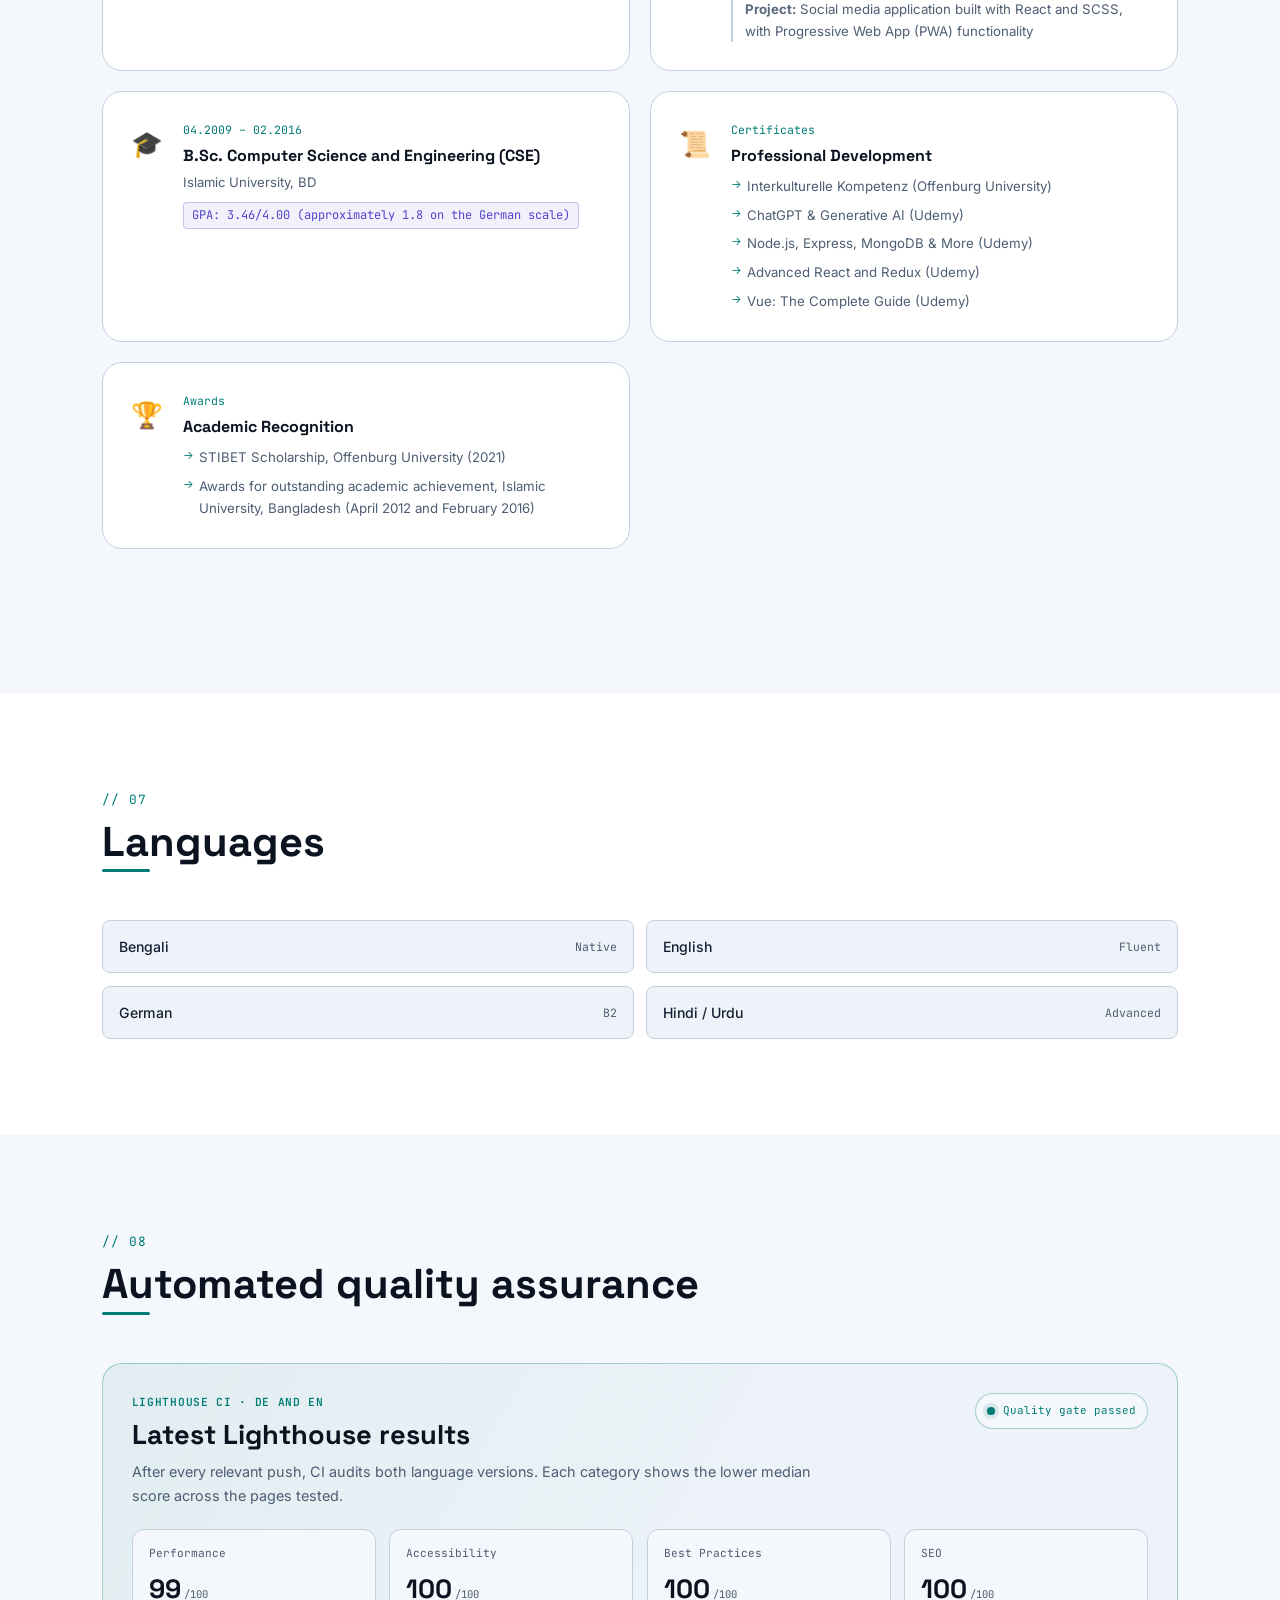
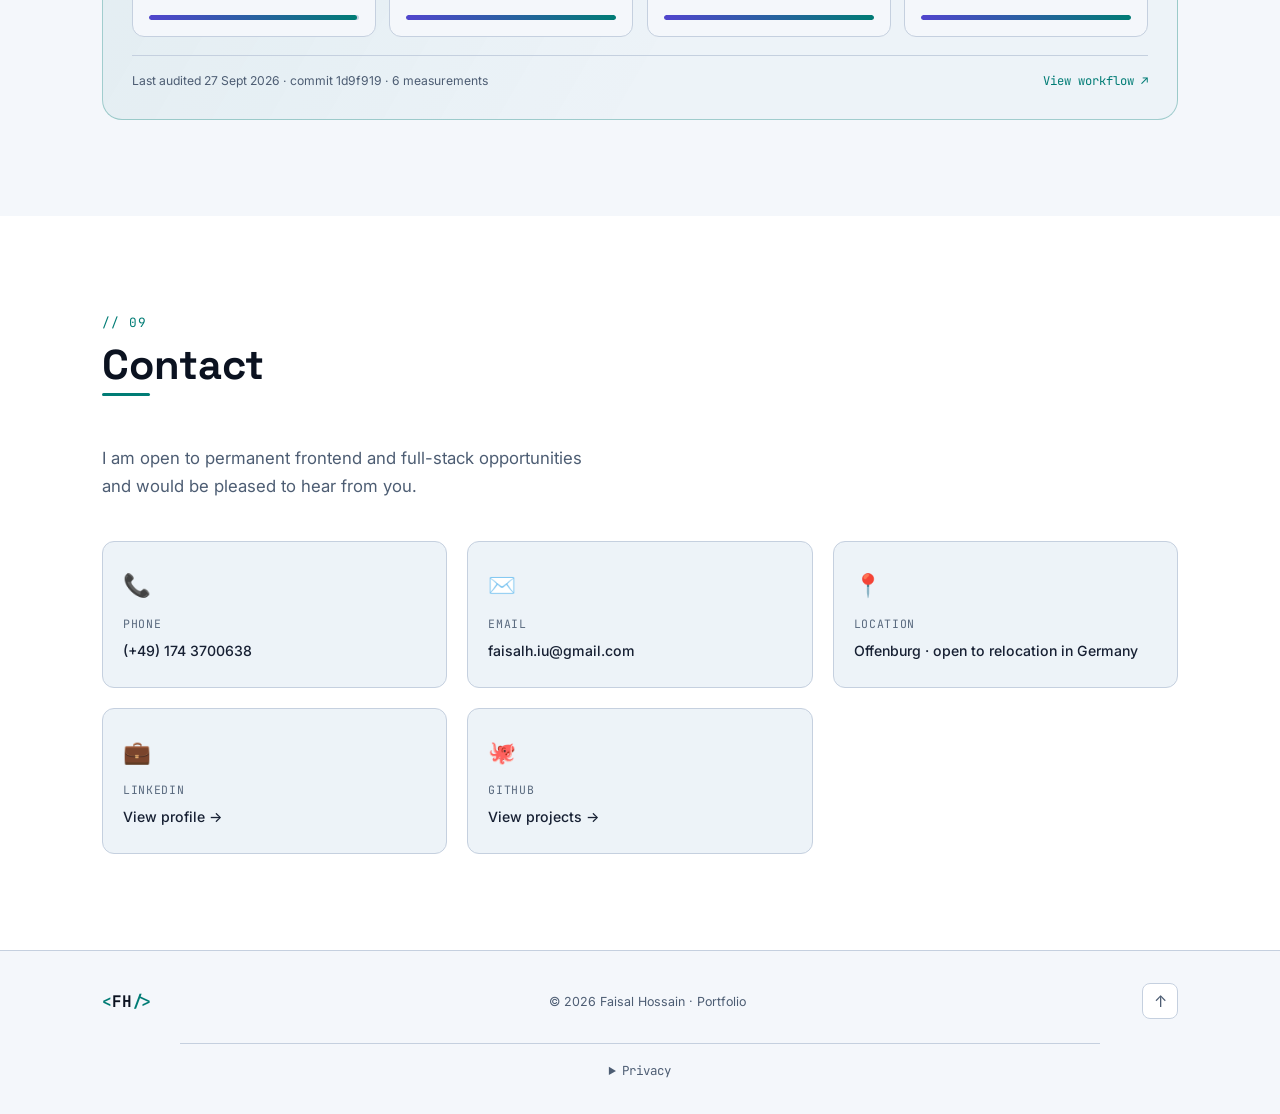
==== commit 5960cf31: "wording fix" ====
--- a/index.html
+++ b/index.html
@@ -294,8 +294,8 @@
             Jahren Berufserfahrung in der Entwicklung modularer, barrierefreier
             Webanwendungen und wiederverwendbarer Frontend-Systeme mit
             <strong>React</strong>, <strong>Vue.js</strong>,
-            <strong>Angular</strong>, <strong>TypeScript</strong> und
-            <strong>Node.js</strong>.
+            <strong>Angular</strong>, <strong>TypeScript</strong>,
+            <strong>Node.js</strong> und <strong>MongoDB</strong>.
           </p>
           <div class="hero__actions">
             <a href="#contact" class="btn btn--primary">Kontakt aufnehmen</a>
@@ -342,7 +342,7 @@
           />
           <div class="hero__photo-tag">
             <span class="hero__photo-tag-dot" aria-hidden="true"></span>
-            Frontend · Full Stack
+            Full-Stack-Softwareentwickler
           </div>
         </div>
 
@@ -367,11 +367,10 @@
                 Streaming/TV und B2B sowie 17+ Partner-Websites entwickelt und
                 modernisiert. Dabei entstanden wiederverwendbare Vue- und
                 React-Komponenten, responsive Multi-Device-Anwendungen und
-                Micro-Frontends mit Module Federation. Ich integrierte REST-
-                und GraphQL-APIs, behob 300+ Barrierefreiheitsprobleme nach
-                WCAG 2.1 AA, verbesserte Wartbarkeit und Performance und
-                stärkte automatisierte Tests für ein KI-basiertes
-                Dokumentenprodukt.
+                Micro-Frontends mit Module Federation. Ich integrierte REST- und
+                GraphQL-APIs, behob 300+ Barrierefreiheitsprobleme nach WCAG 2.1
+                AA, verbesserte Wartbarkeit und Performance und stärkte
+                automatisierte Tests für ein KI-basiertes Dokumentenprodukt.
               </p>
               <p>
                 <span class="about__label">Zusammenarbeit</span>
@@ -393,14 +392,16 @@
               <p>
                 <span class="about__label">Ziel</span>
                 Ich bin ab sofort verfügbar und suche eine Vollzeitstelle als
-                Frontend- oder Full-Stack-Softwareentwickler in Deutschland.
-                Ich bin deutschlandweit umzugsbereit.
+                Frontend- oder Full-Stack-Softwareentwickler in Deutschland. Ich
+                bin deutschlandweit umzugsbereit.
               </p>
             </div>
             <div class="about__stats">
               <div class="stat-card">
                 <span class="stat-card__num">4+</span>
-                <span class="stat-card__label">Jahre Berufserfahrung</span>
+                <span class="stat-card__label"
+                  >Jahre Berufserfahrung in der Webentwicklung</span
+                >
               </div>
               <div class="stat-card">
                 <span class="stat-card__num">Master</span>
@@ -475,8 +476,8 @@
                     <strong>300+ Barrierefreiheitsprobleme</strong> behoben
                   </li>
                   <li>
-                    Legacy-Code refaktoriert und Anwendungen von React sowie
-                    Vue 2 auf Vue 3 migriert, um die Wartbarkeit zu verbessern
+                    Legacy-Code refaktoriert und Anwendungen von React sowie Vue
+                    2 auf Vue 3 migriert, um die Wartbarkeit zu verbessern
                   </li>
                   <li>
                     <strong>REST-APIs</strong> entwickelt und konsumiert sowie
@@ -865,7 +866,7 @@
                 <span class="chip chip--tertiary">CI/CD</span>
                 <span class="chip chip--tertiary">GitLab CI/CD</span>
                 <span class="chip chip--tertiary">Vercel</span>
-                <span class="chip chip--tertiary">Render</span>
+                <span class="chip">Render</span>
                 <span class="chip">Jenkins</span>
                 <span class="chip">Git</span>
                 <span class="chip">GitHub</span>
@@ -882,8 +883,6 @@
                 <span class="chip chip--secondary"
                   >KI-gestützte Softwareentwicklung</span
                 >
-                <span class="chip chip--secondary">LLM-API-Integration</span>
-                <span class="chip chip--secondary">RAG · Einarbeitung</span>
                 <span class="chip chip--secondary">Prompt Engineering</span>
                 <span class="chip chip--secondary">Claude Code</span>
                 <span class="chip">Codex</span>
@@ -898,10 +897,9 @@
                 <h3 class="skill-group__title">Qualität</h3>
               </div>
               <div class="skill-group__chips">
-                <span class="chip chip--primary">WCAG 2.1 AA · a11y</span>
-                <span class="chip chip--primary">BFSG</span>
+                <span class="chip chip--primary">Barrierefreiheit</span>
+                <span class="chip chip--primary">Clean Code</span>
                 <span class="chip chip--primary">Performance-Optimierung</span>
-                <span class="chip chip--primary">Clean Code</span>
                 <span class="chip">Responsive Design</span>
                 <span class="chip">SEO</span>
               </div>
@@ -1073,9 +1071,7 @@
                     <small>Bewerbungs- und Nutzerdaten</small>
                   </div>
                   <div class="architecture-node architecture-node--progress">
-                    <span class="architecture-node__status"
-                      >Geplant</span
-                    >
+                    <span class="architecture-node__status">Geplant</span>
                     <span class="architecture-node__type">Analyse</span>
                     <strong>Python · FastAPI</strong>
                     <small>Jobanalyse · LLM/RAG · Matching</small>
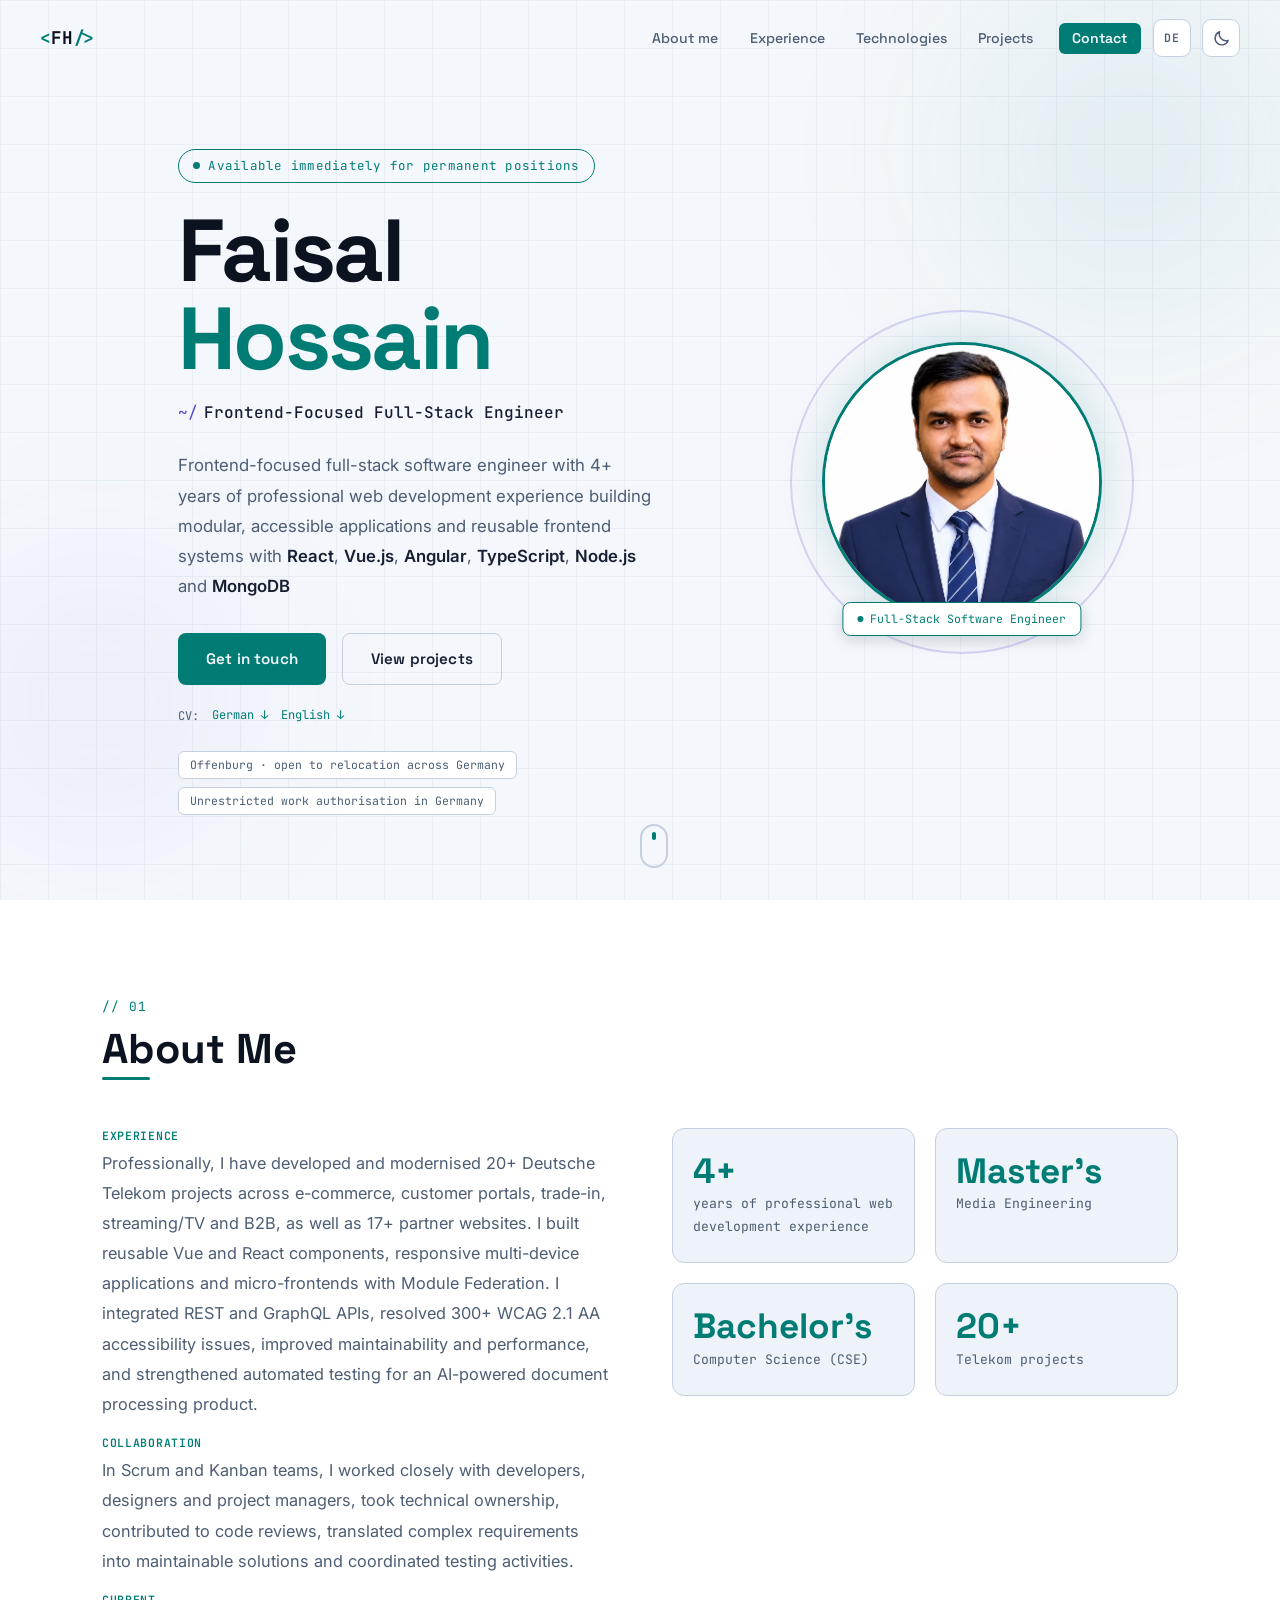
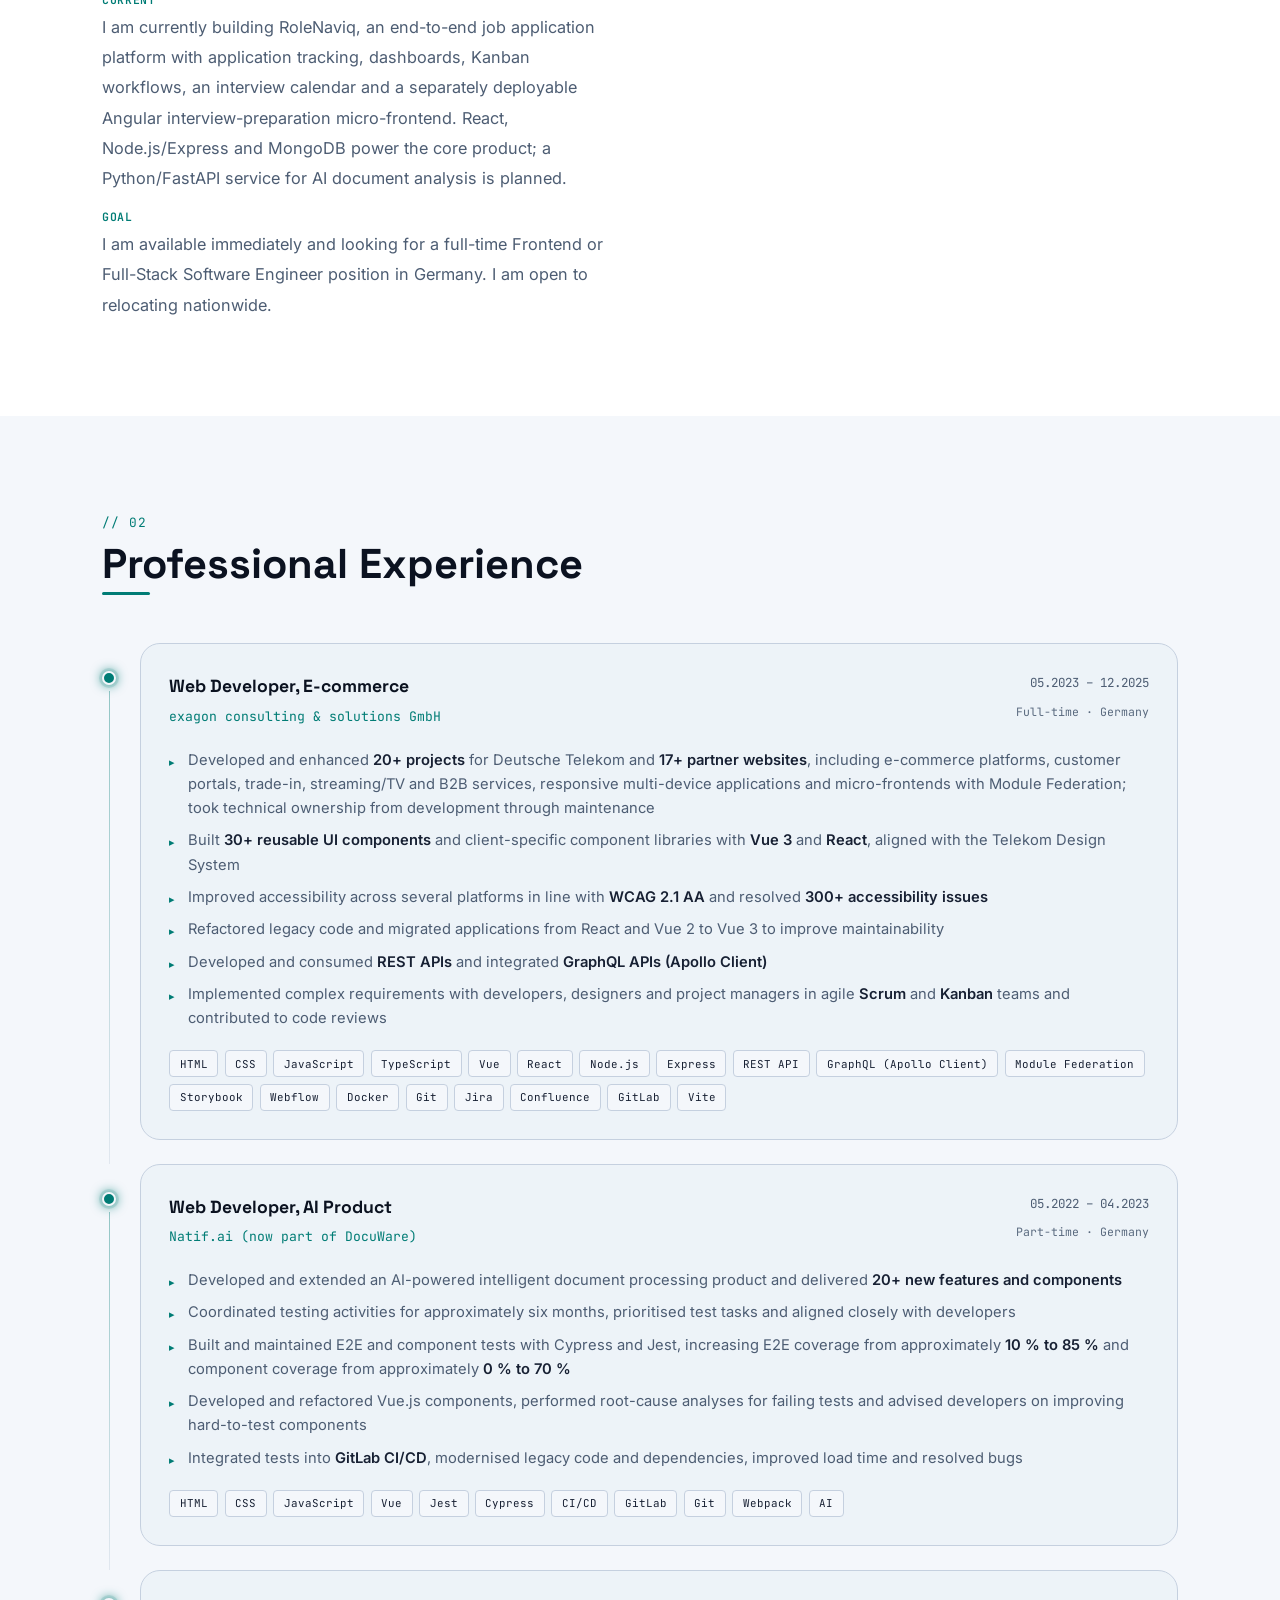
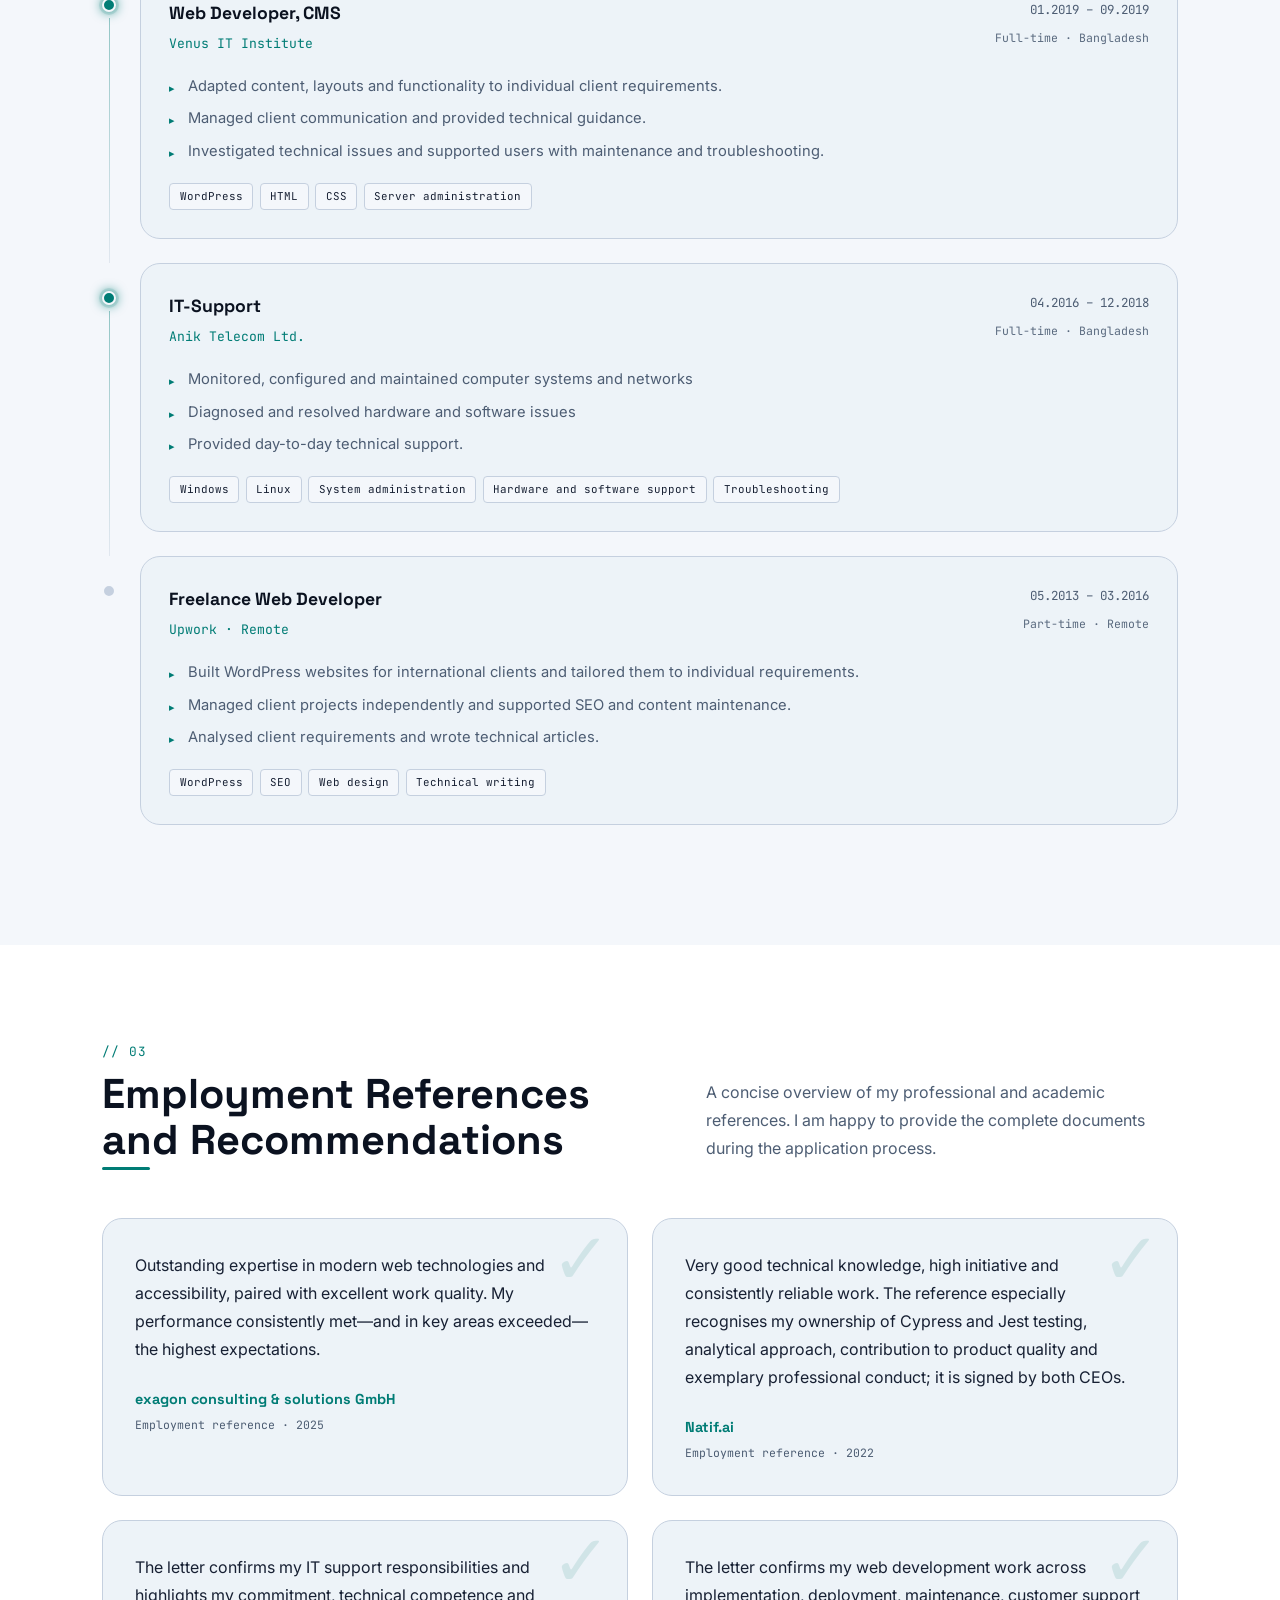
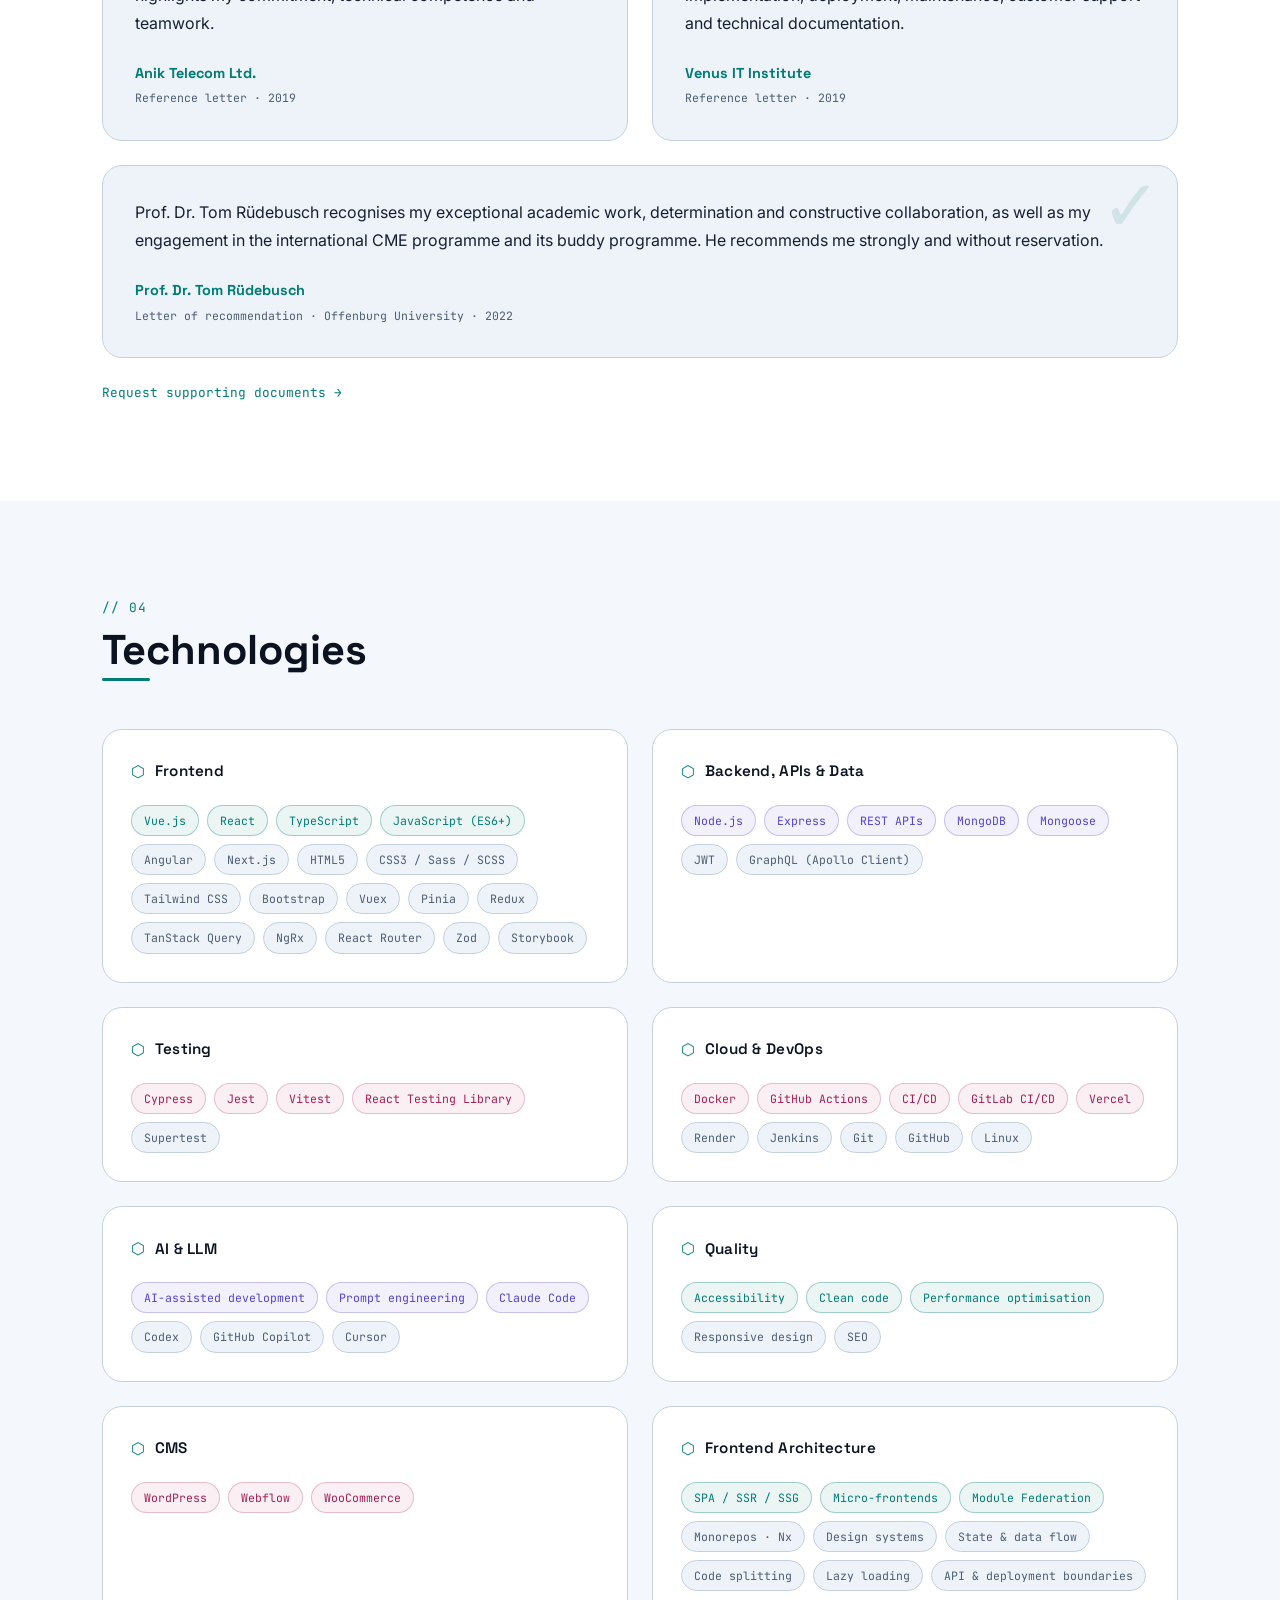
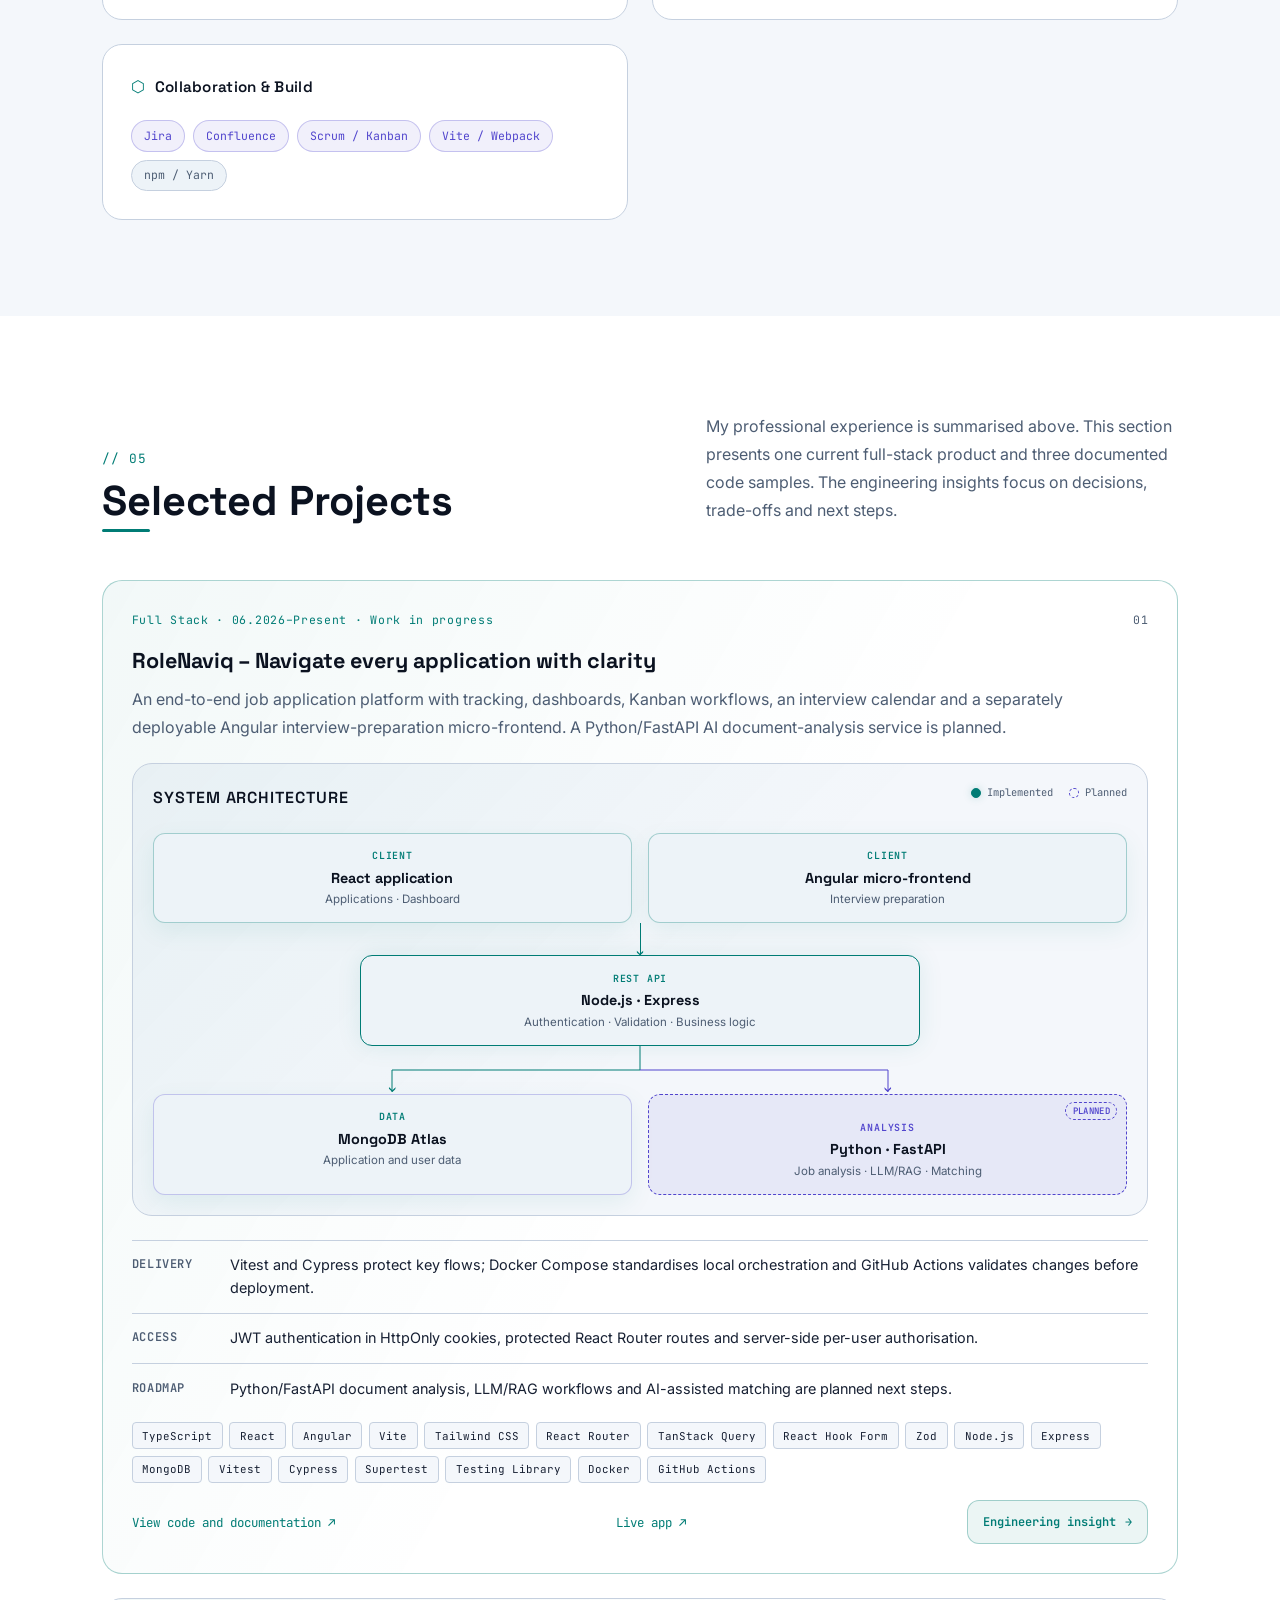
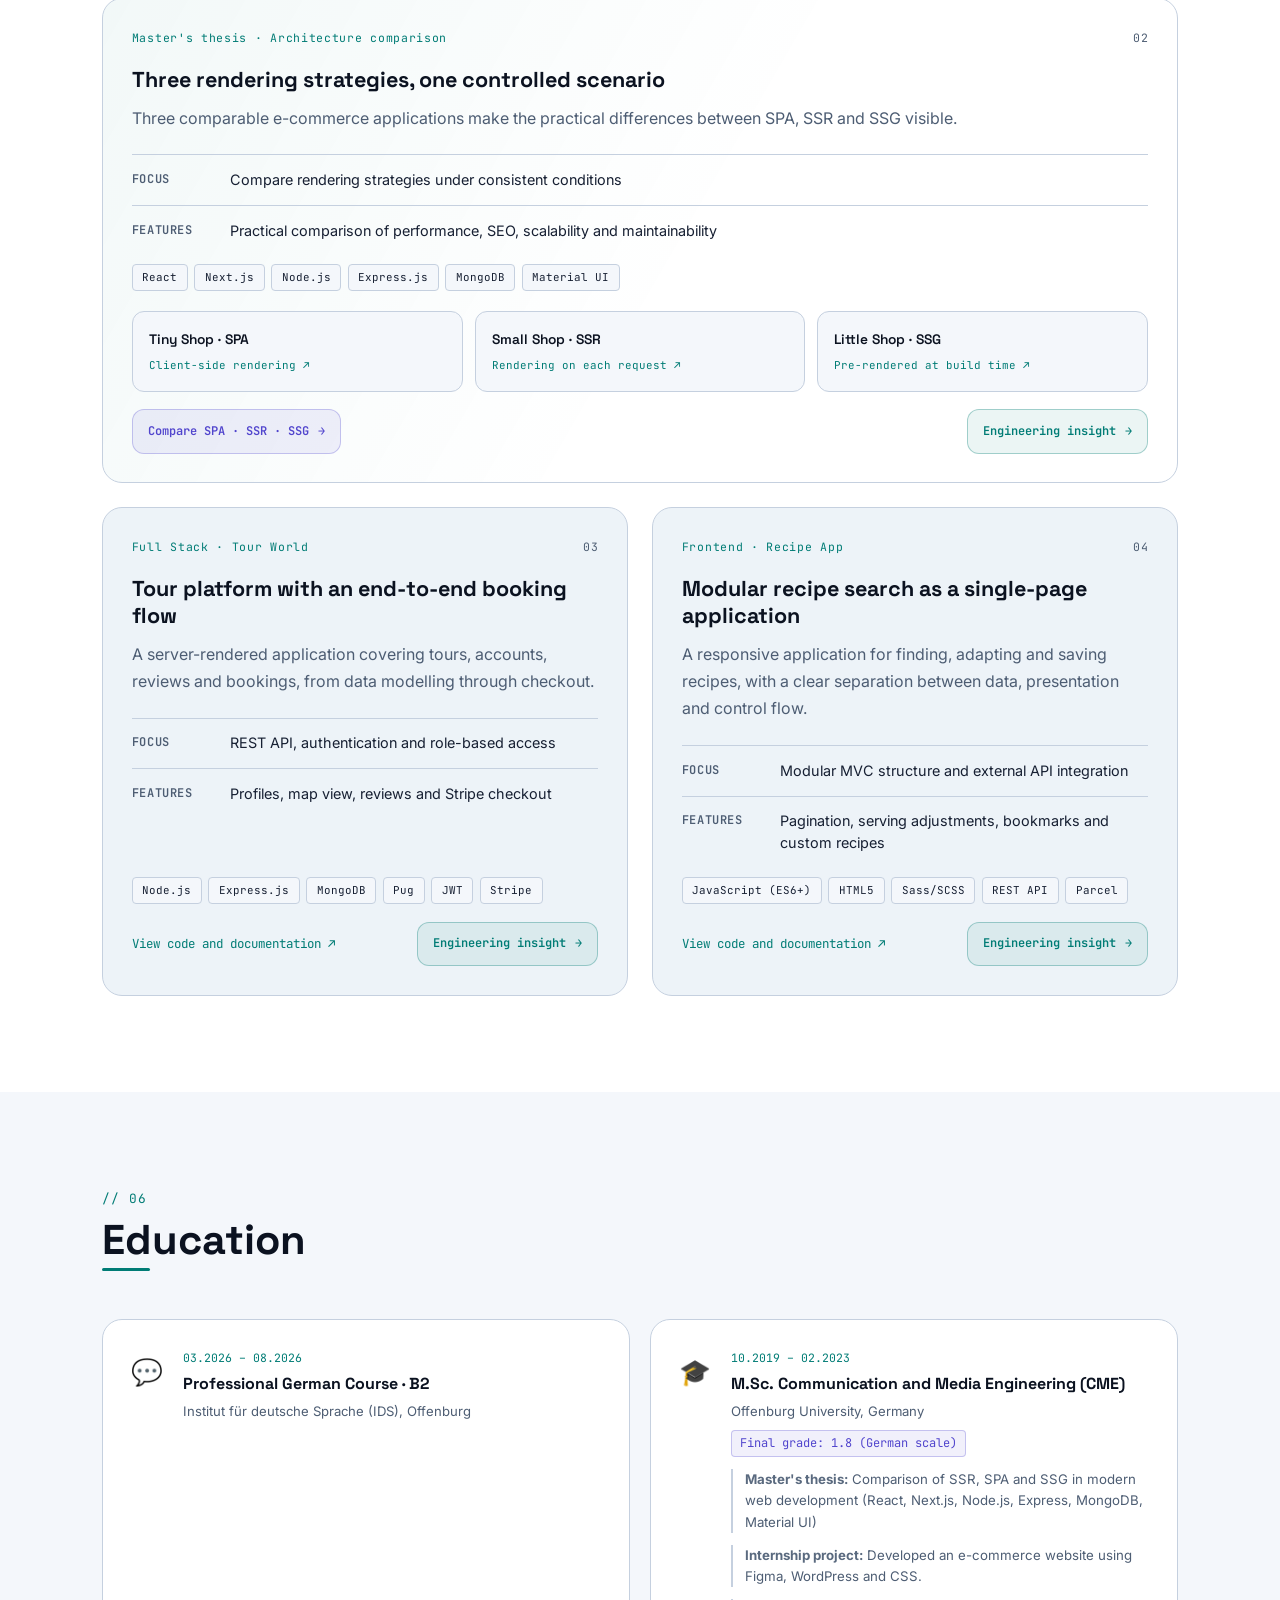
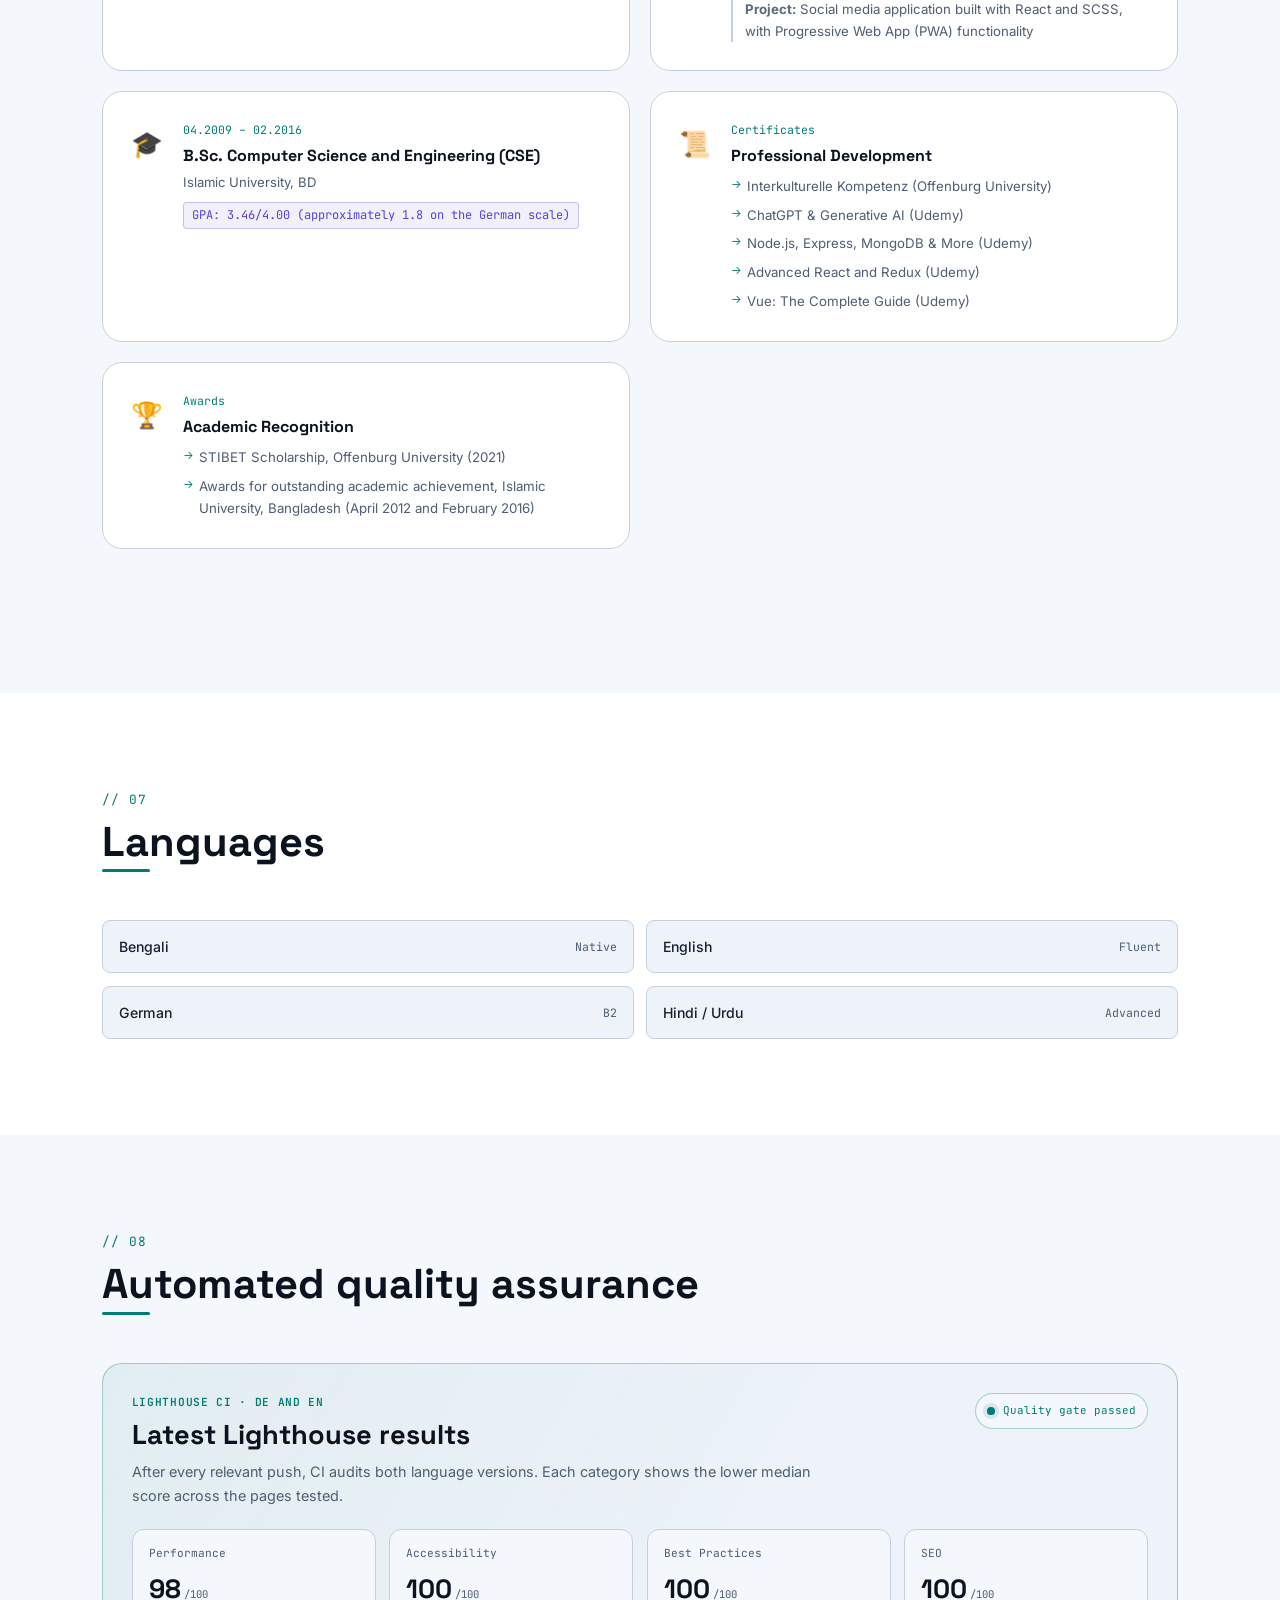
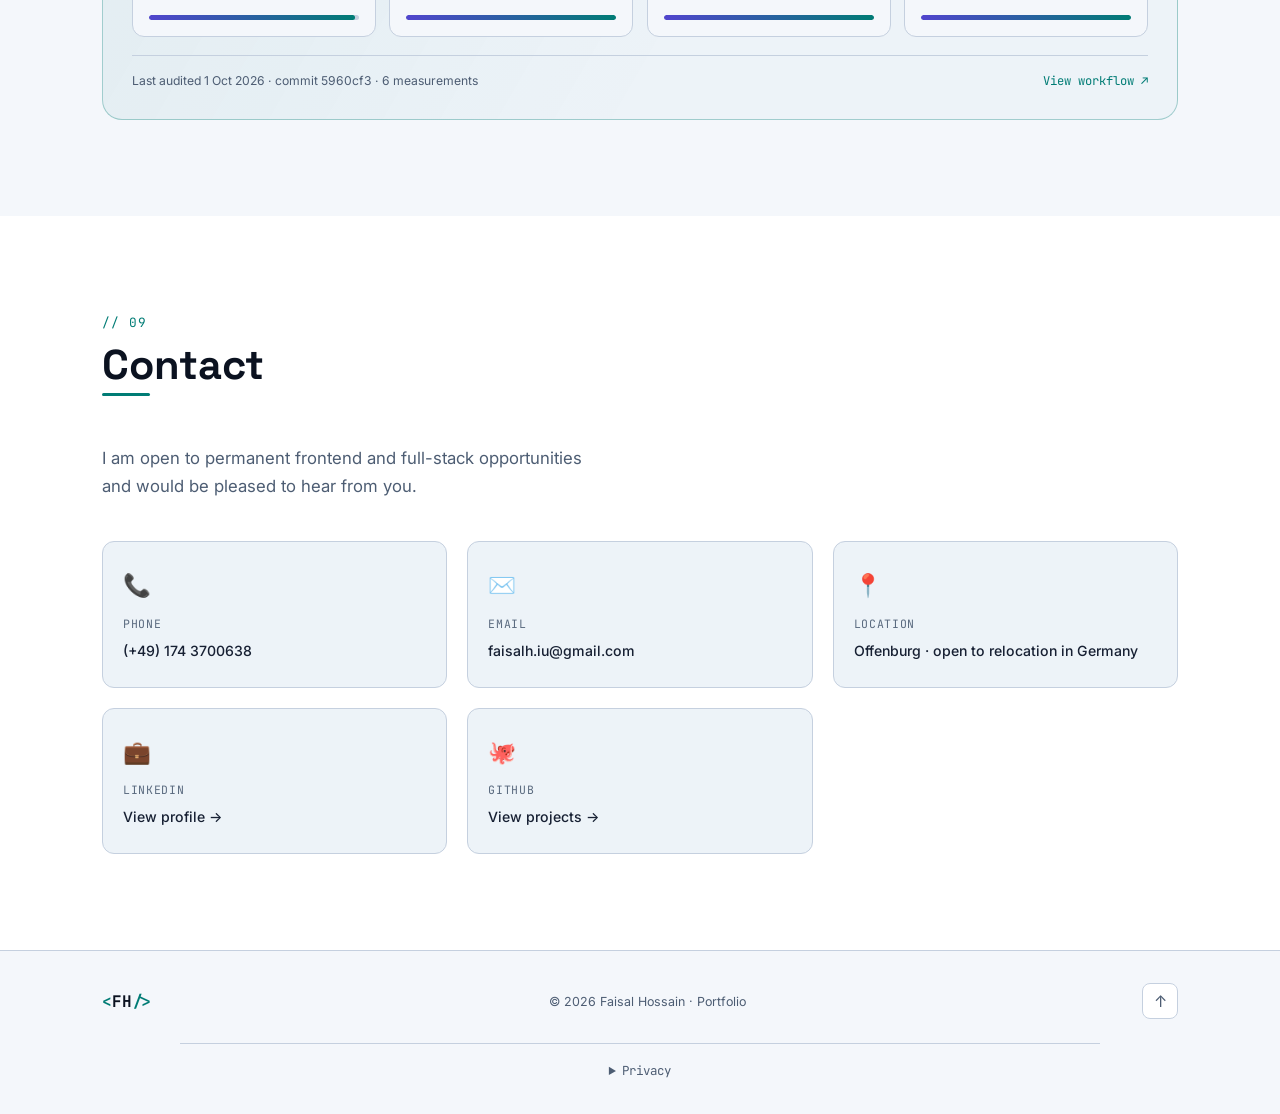
==== commit 01a4812e: "readme change" ====
--- a/index.html
+++ b/index.html
@@ -3,7 +3,7 @@
   <head>
     <meta charset="UTF-8" />
     <meta name="viewport" content="width=device-width, initial-scale=1.0" />
-    <title>Faisal Hossain | Full-Stack-Entwickler · Frontend</title>
+    <title>Faisal Hossain | Full-Stack-Entwickler · Frontend-Schwerpunkt</title>
     <meta
       name="description"
       content="Portfolio von Faisal Hossain, Full-Stack-Softwareentwickler mit Frontend-Schwerpunkt und über 4 Jahren Berufserfahrung in barrierefreien Webanwendungen, Frontend-Architektur, React, Vue.js, Angular, TypeScript und Node.js."
@@ -33,7 +33,7 @@
     <meta property="og:type" content="website" />
     <meta
       property="og:title"
-      content="Faisal Hossain | Full-Stack-Entwickler · Frontend"
+      content="Faisal Hossain | Full-Stack-Entwickler · Frontend-Schwerpunkt"
     />
     <meta
       property="og:description"
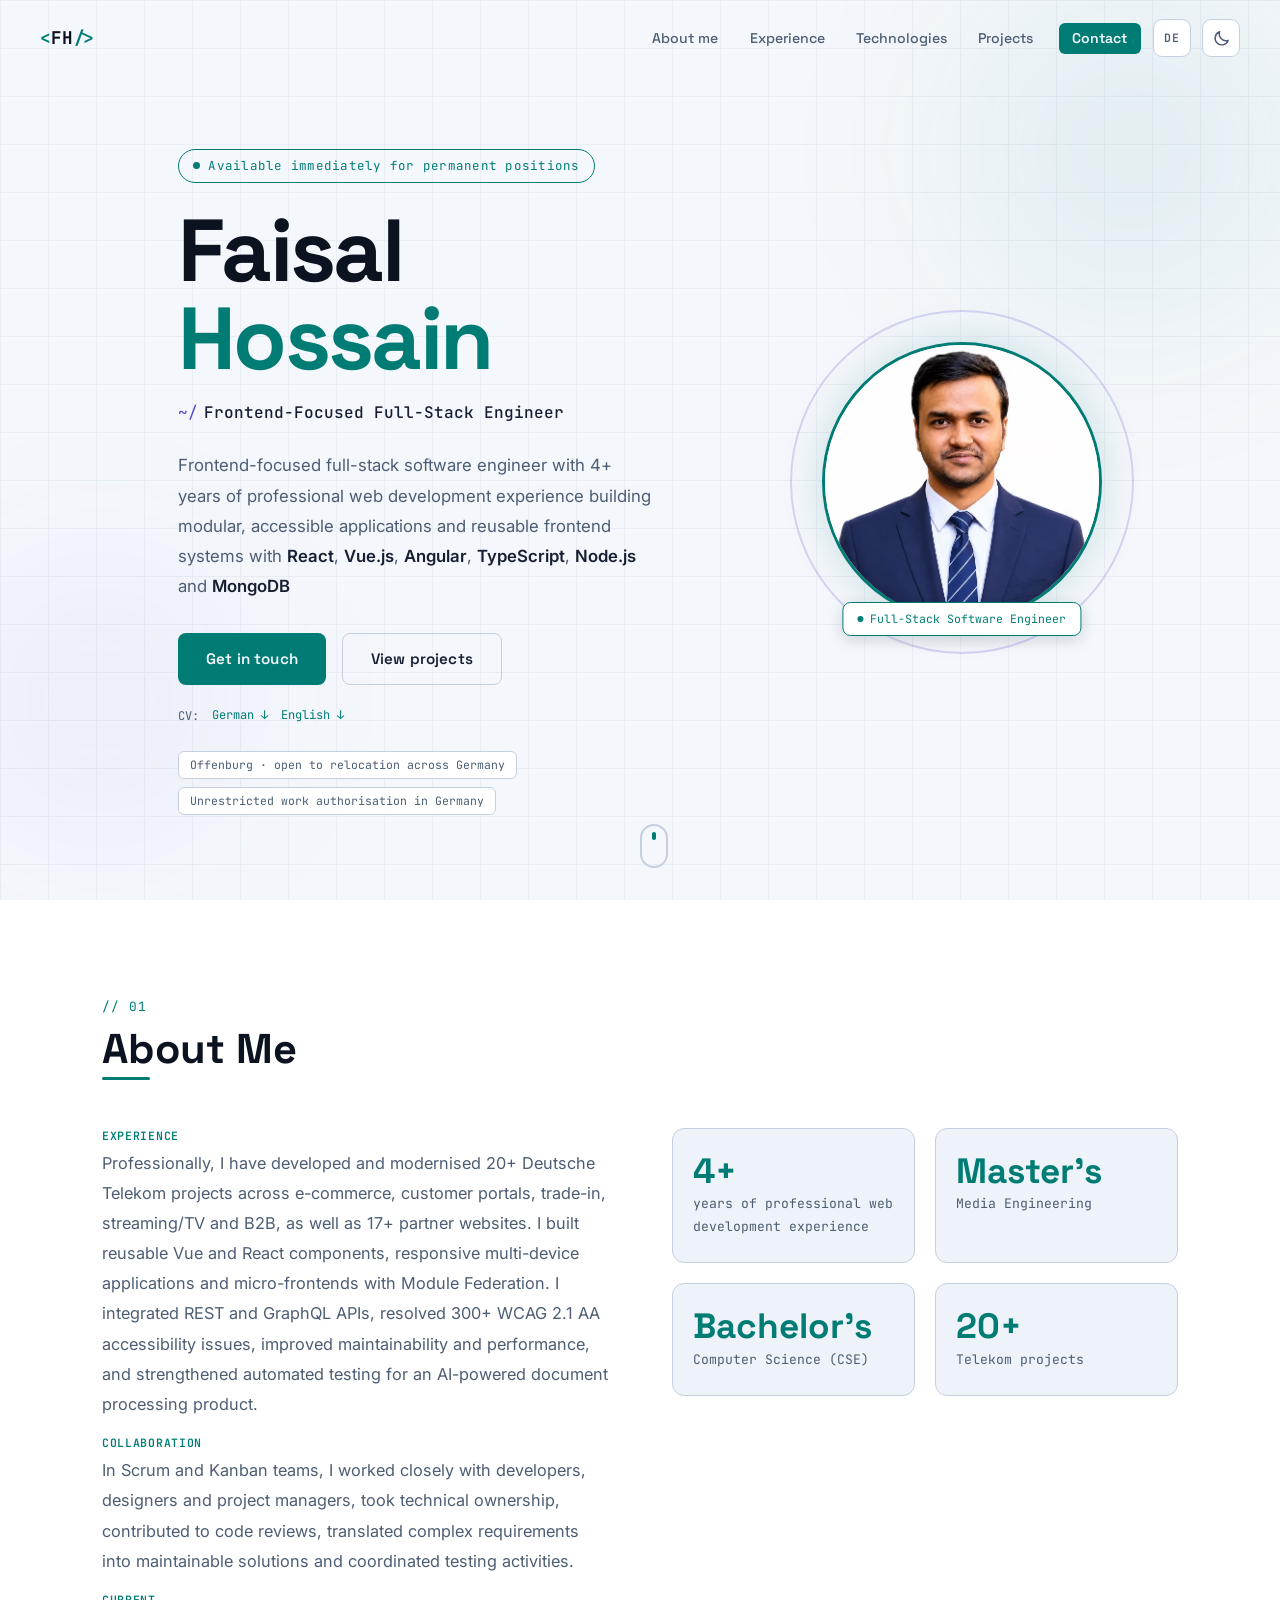
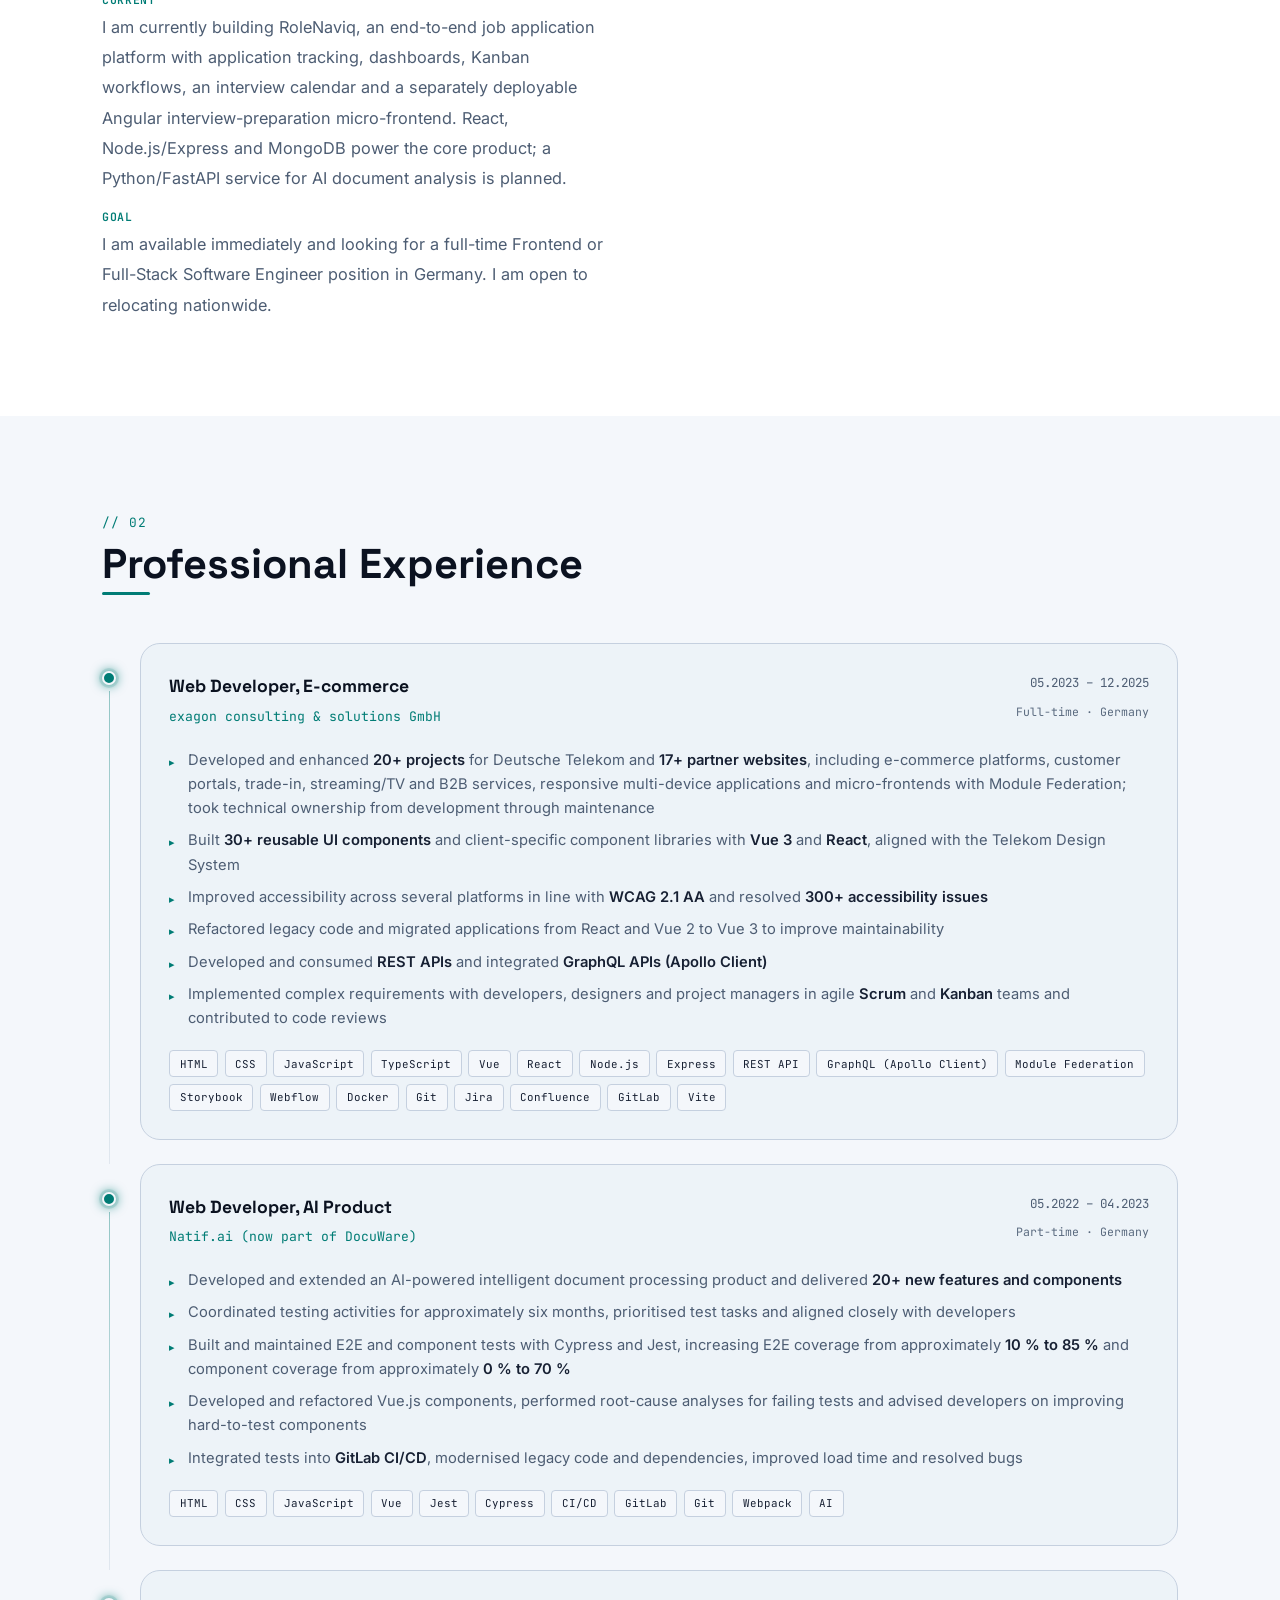
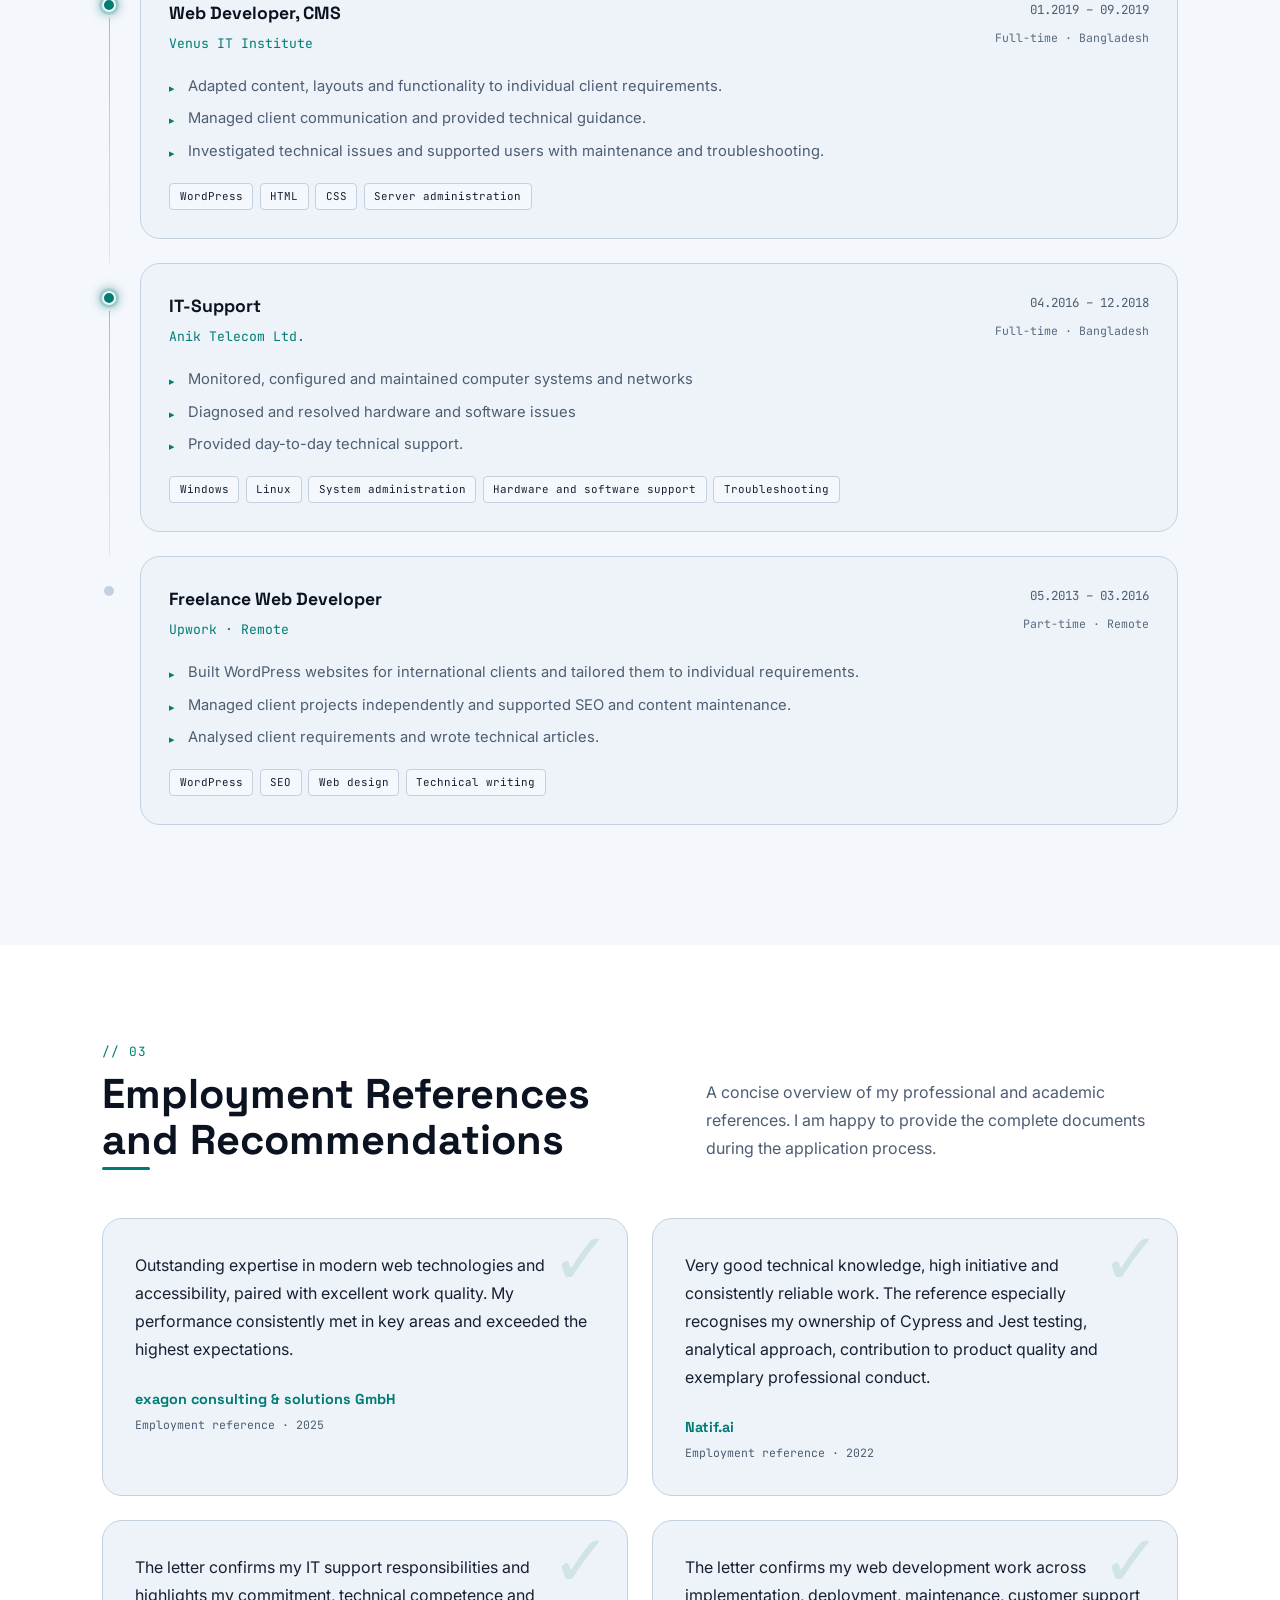
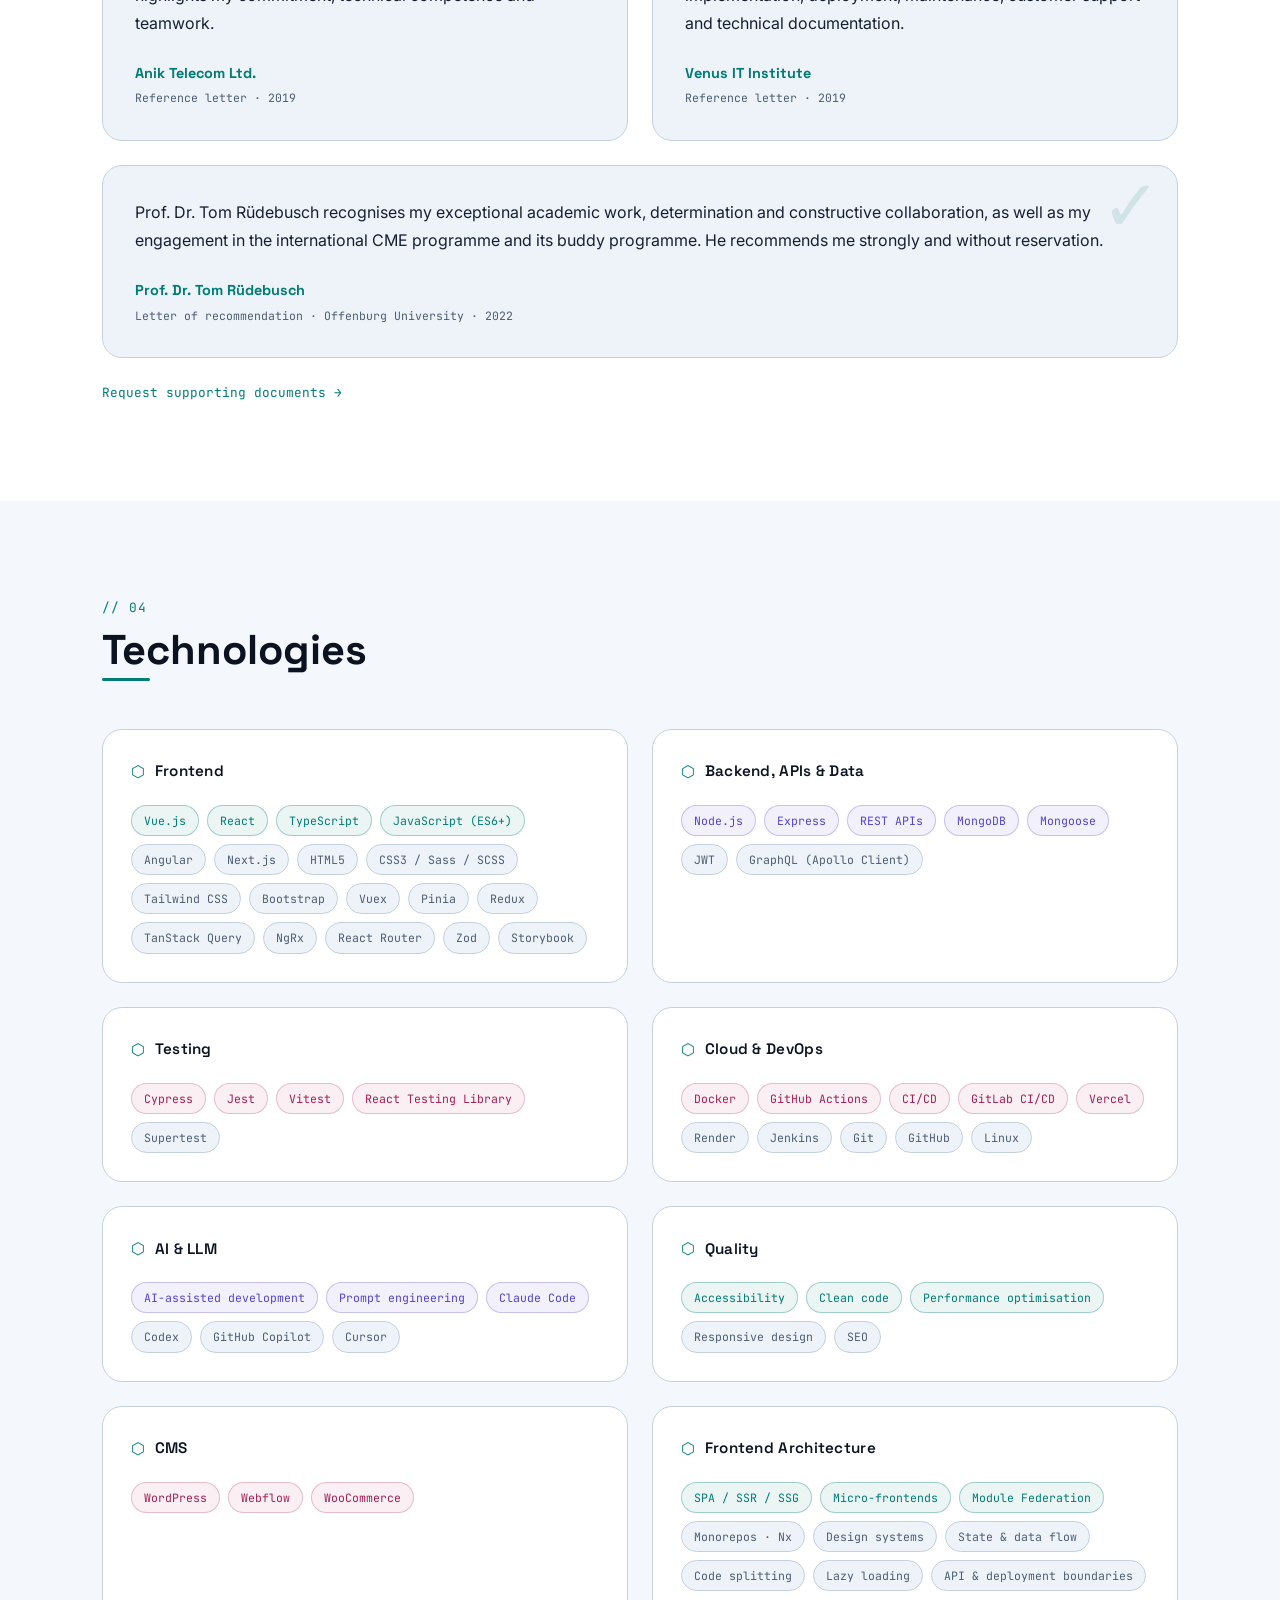
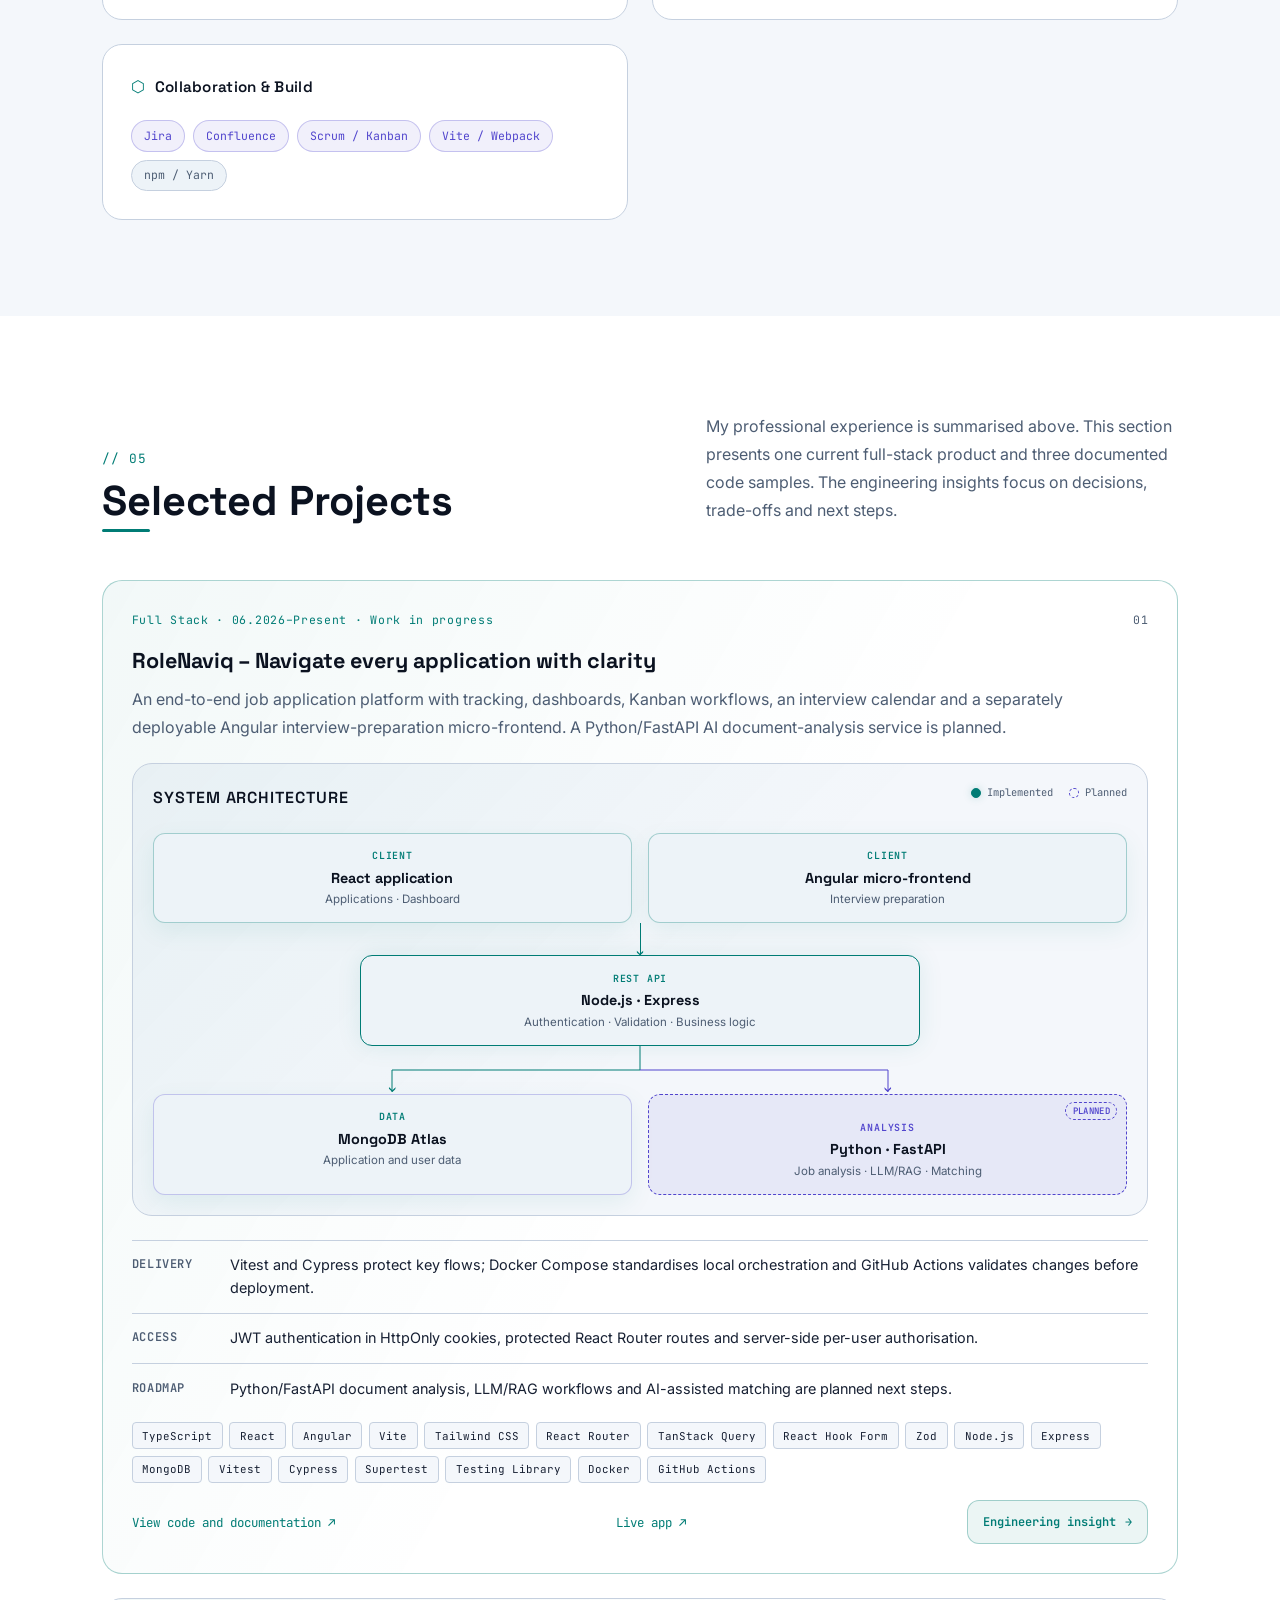
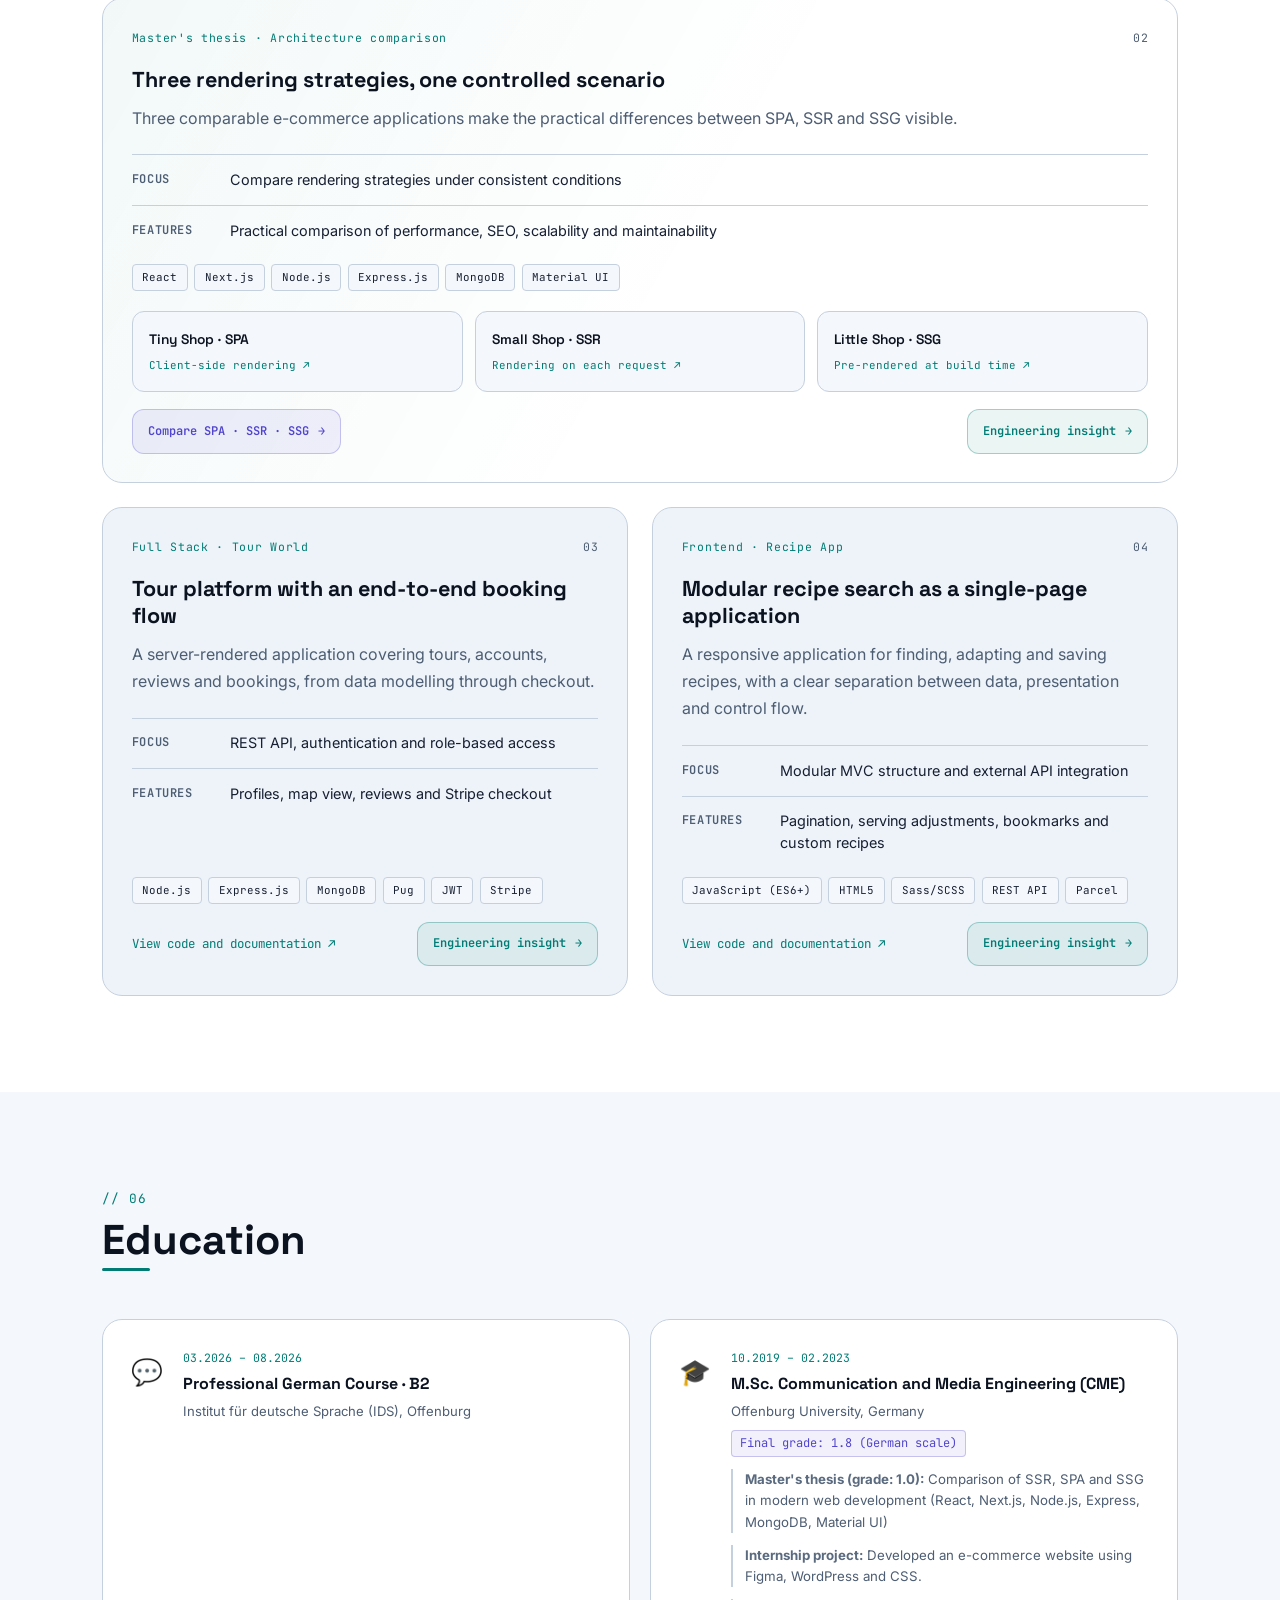
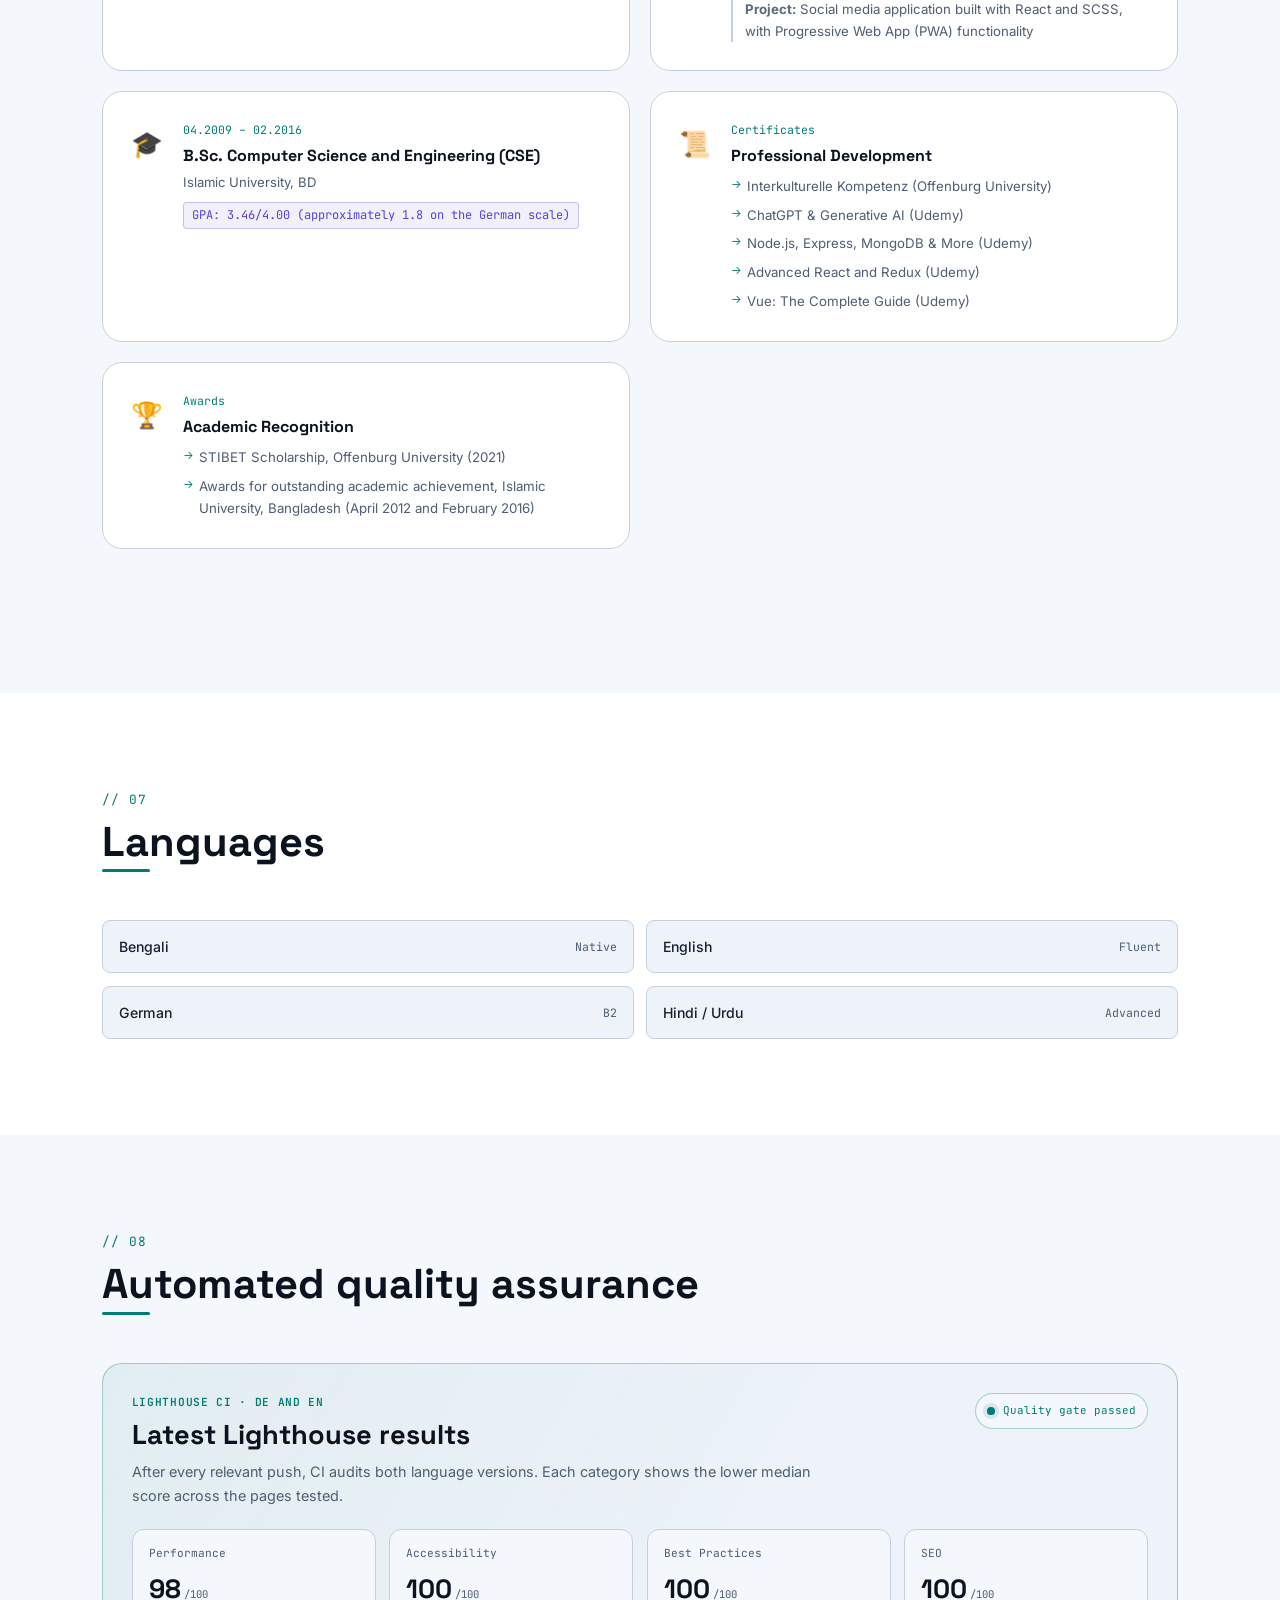
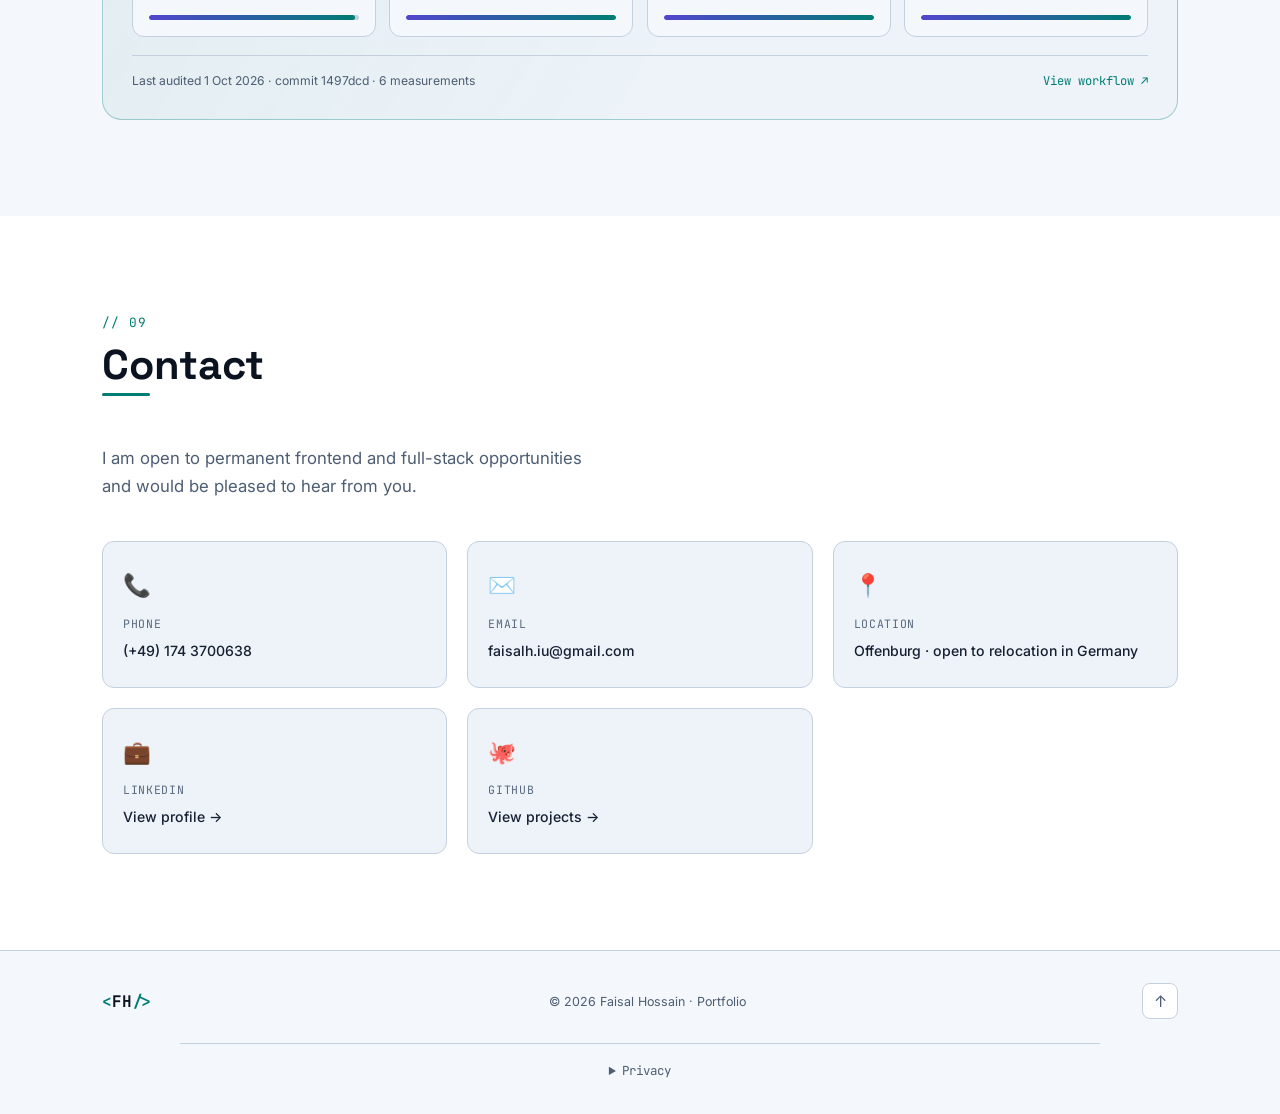
==== commit d66a8282: "cv change" ====
--- a/index.html
+++ b/index.html
@@ -724,8 +724,7 @@
                 zuverlässige Arbeit. Besonders gewürdigt werden meine
                 Verantwortung für Cypress- und Jest-Tests, mein analytisches
                 Vorgehen, mein Beitrag zur Produktqualität und mein
-                vorbildliches Verhalten; das Zeugnis ist von beiden
-                Geschäftsführern unterzeichnet.
+                vorbildliches Verhalten.
               </p>
               <div class="reference-card__source">
                 <strong>Natif.ai</strong>
@@ -1882,9 +1881,9 @@
                 <span class="edu-card__school">Hochschule Offenburg, DE</span>
                 <span class="edu-card__gpa">Note: 1,8</span>
                 <p class="edu-card__thesis">
-                  <strong>Masterarbeit:</strong> Vergleich von SSR, SPA und SSG
-                  in der modernen Webentwicklung (React, Next.js, Node.js,
-                  Express, MongoDB, Material-UI)
+                  <strong>Masterarbeit (Note: 1,0):</strong> Vergleich von SSR,
+                  SPA und SSG in der modernen Webentwicklung (React, Next.js,
+                  Node.js, Express, MongoDB, Material-UI)
                 </p>
                 <p class="edu-card__thesis">
                   <strong>Praktikum:</strong> Entwicklung einer
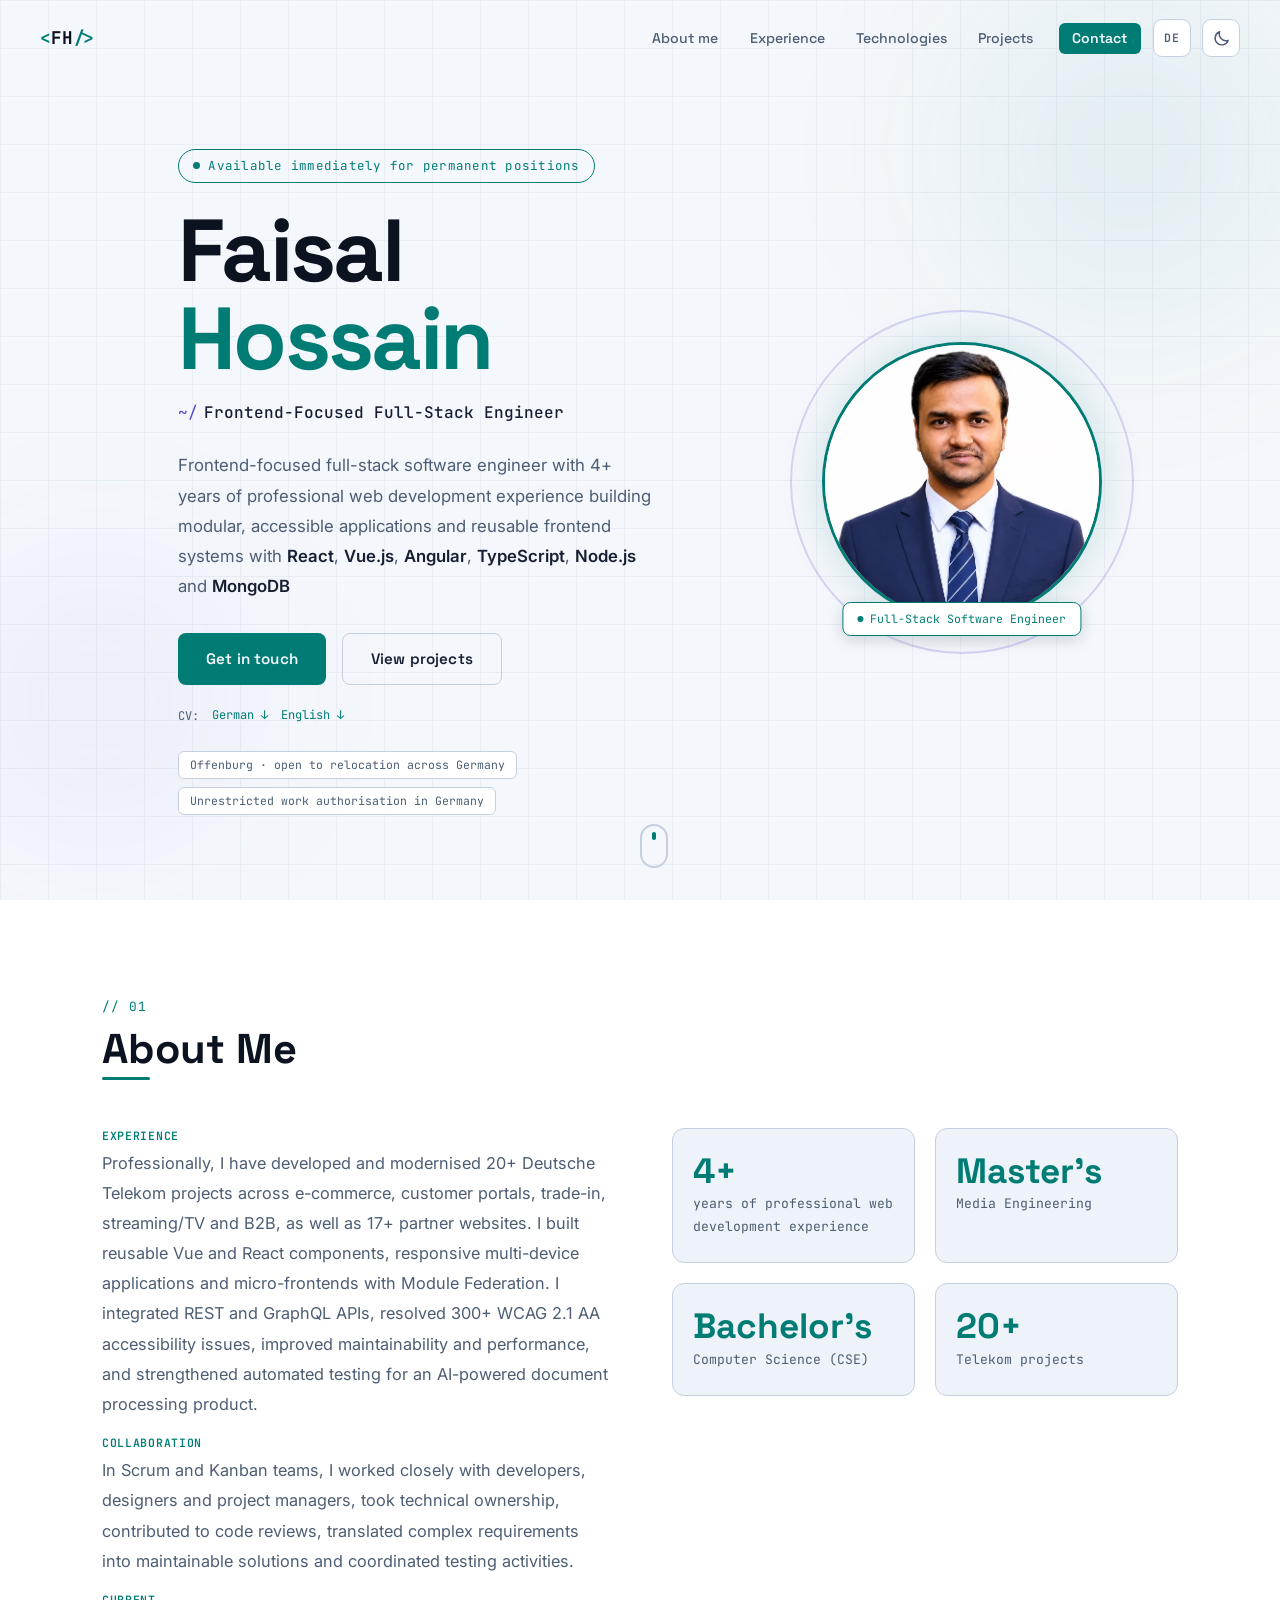
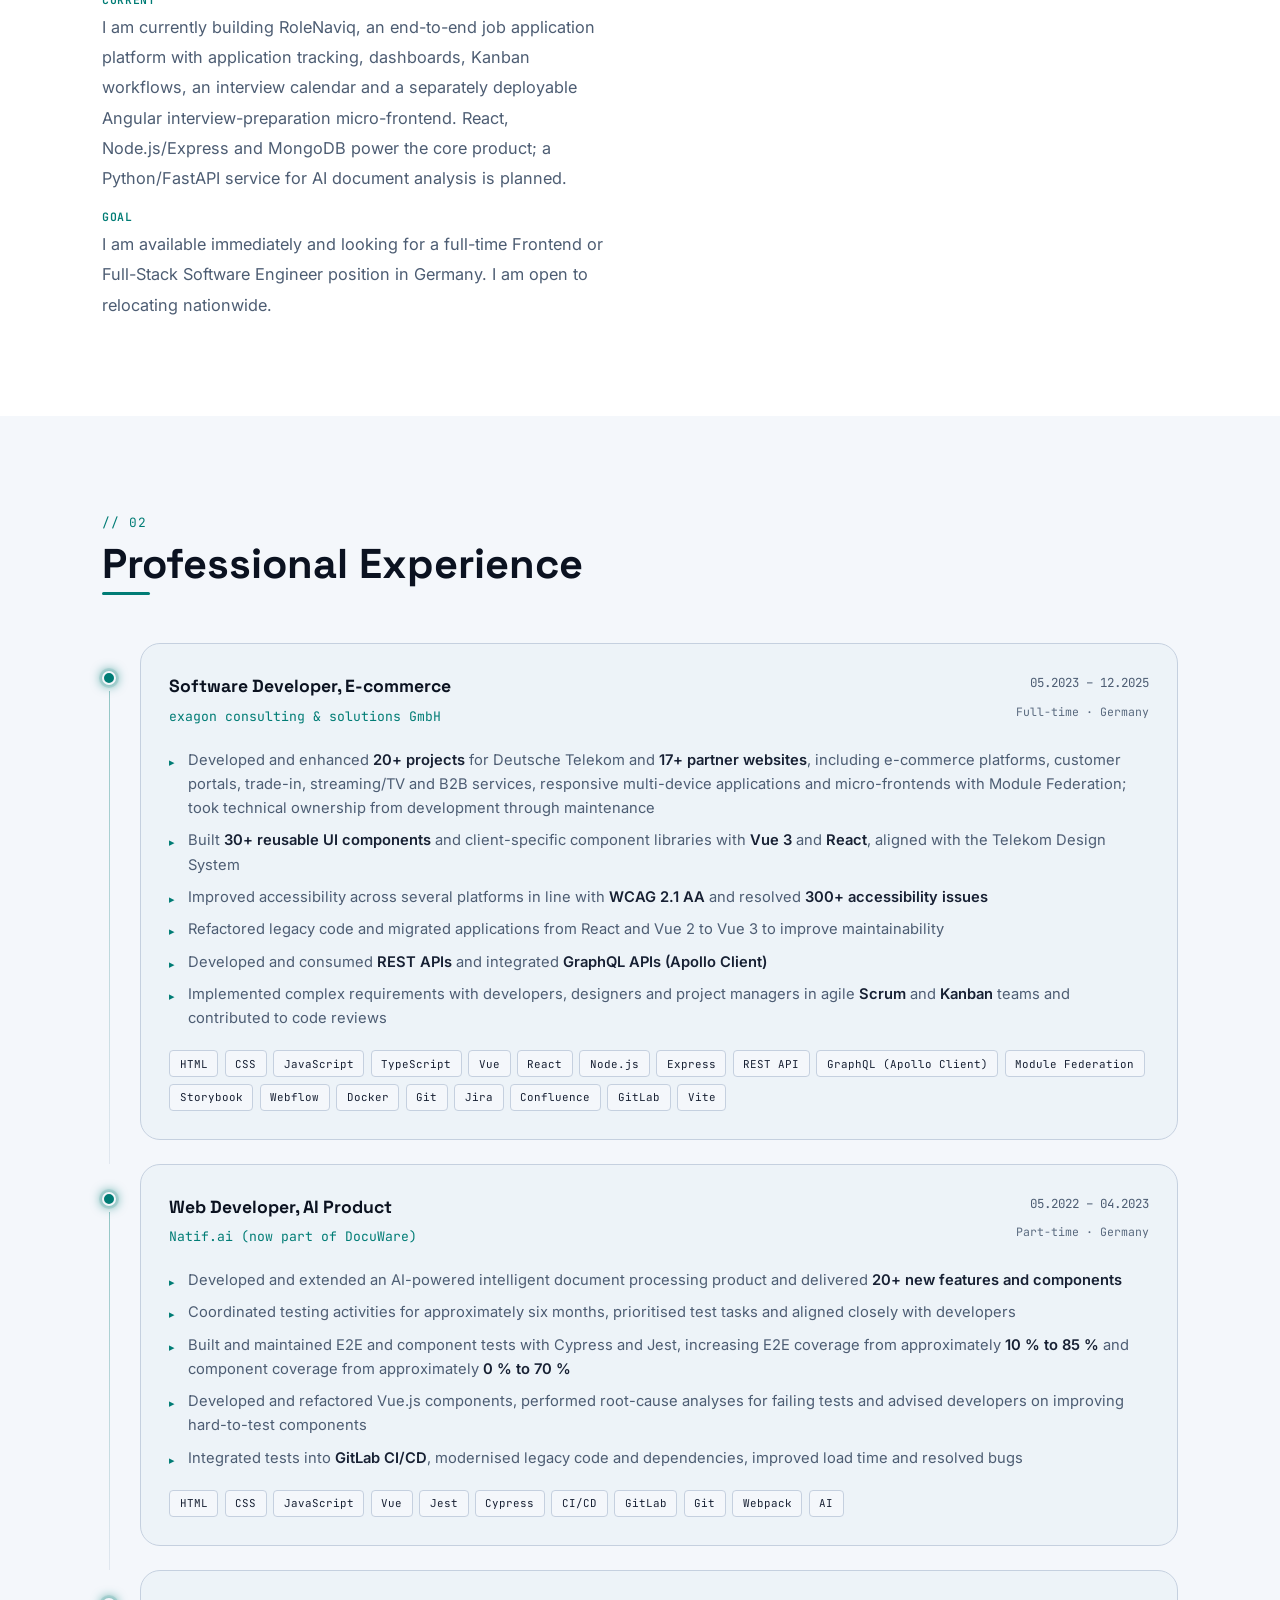
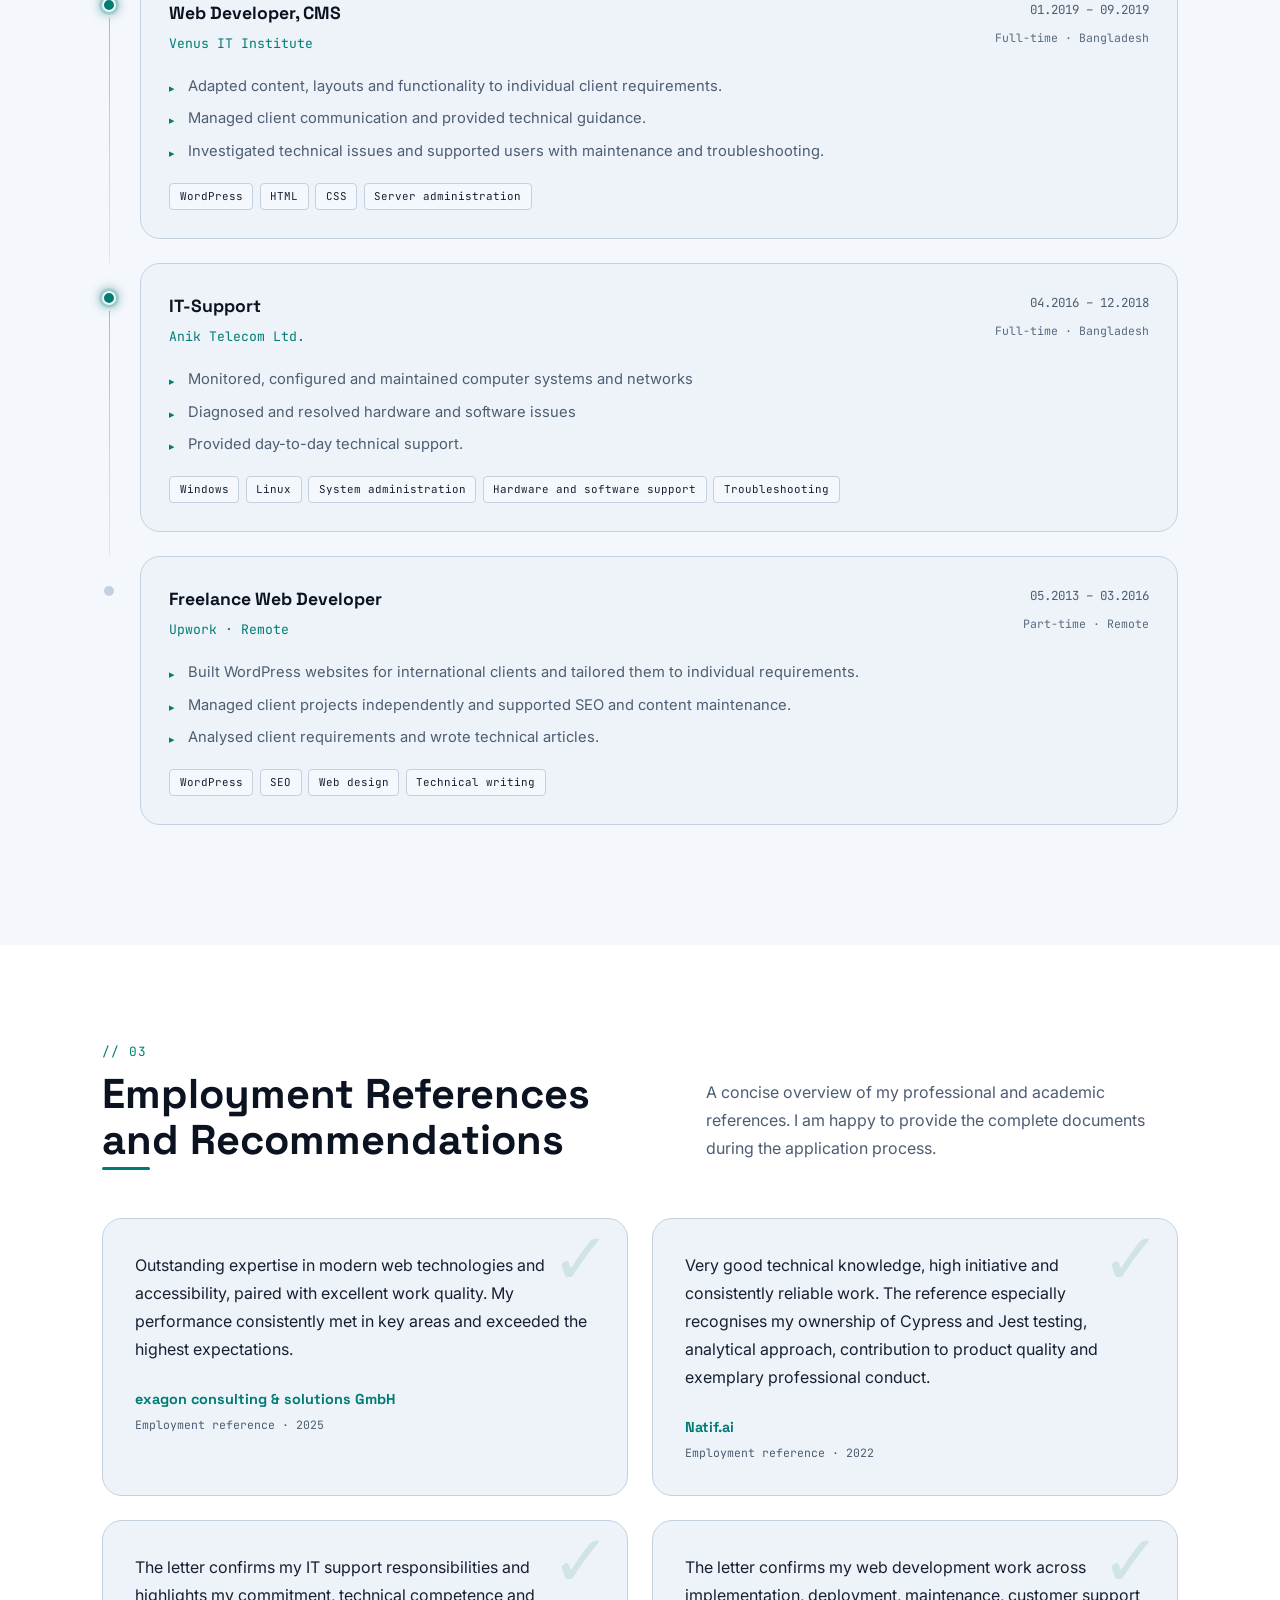
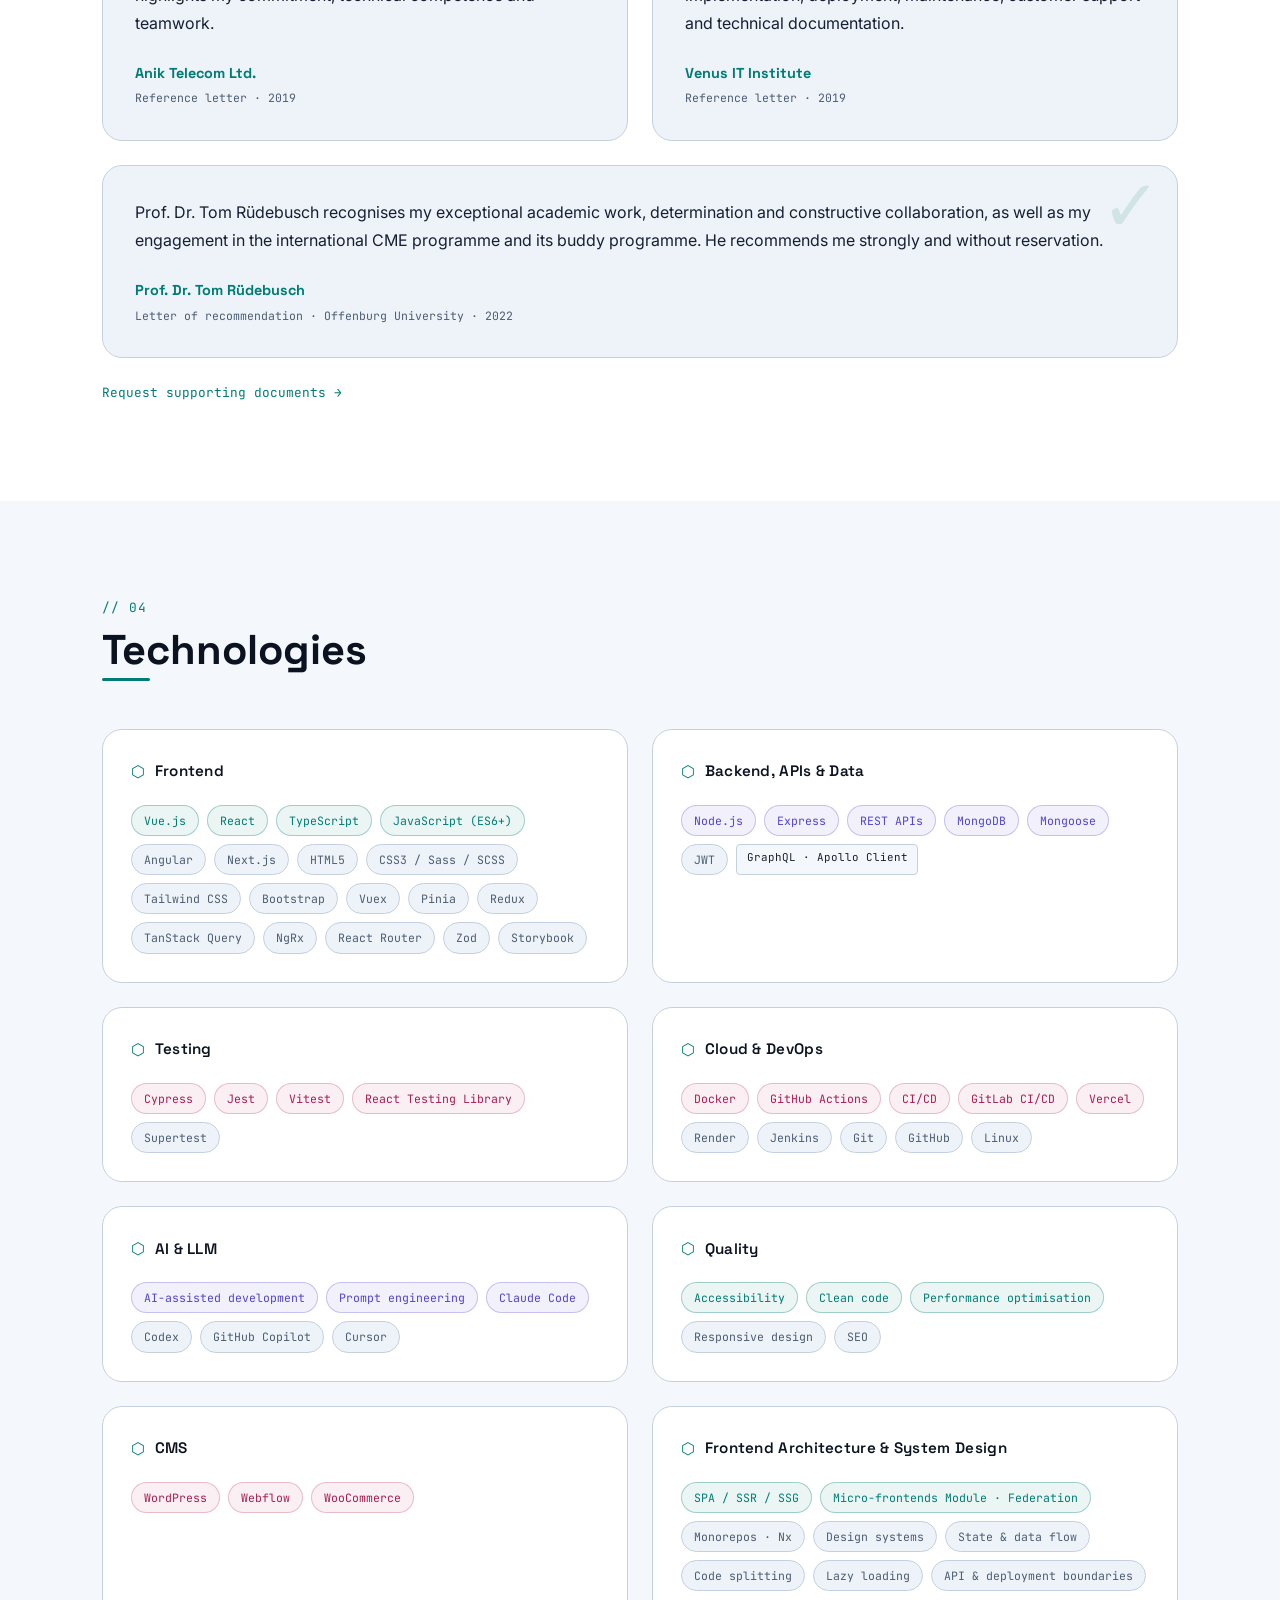
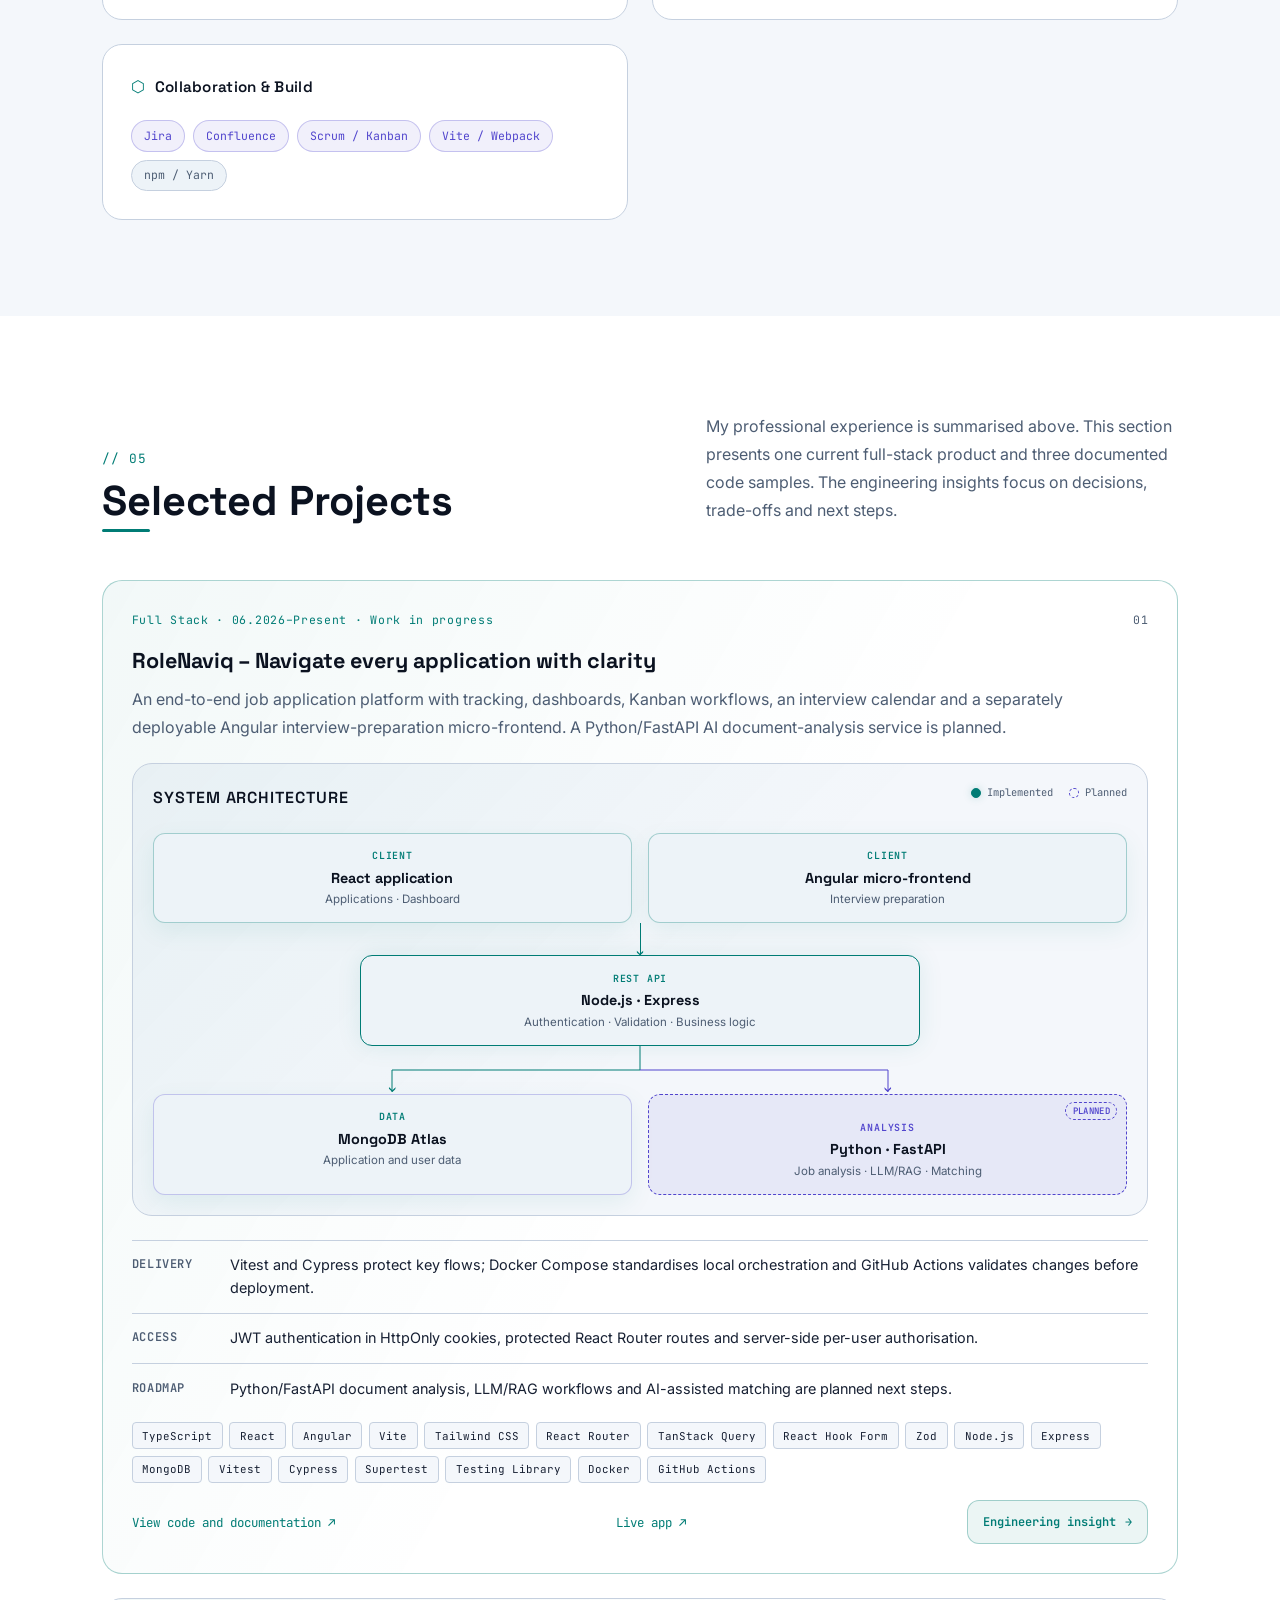
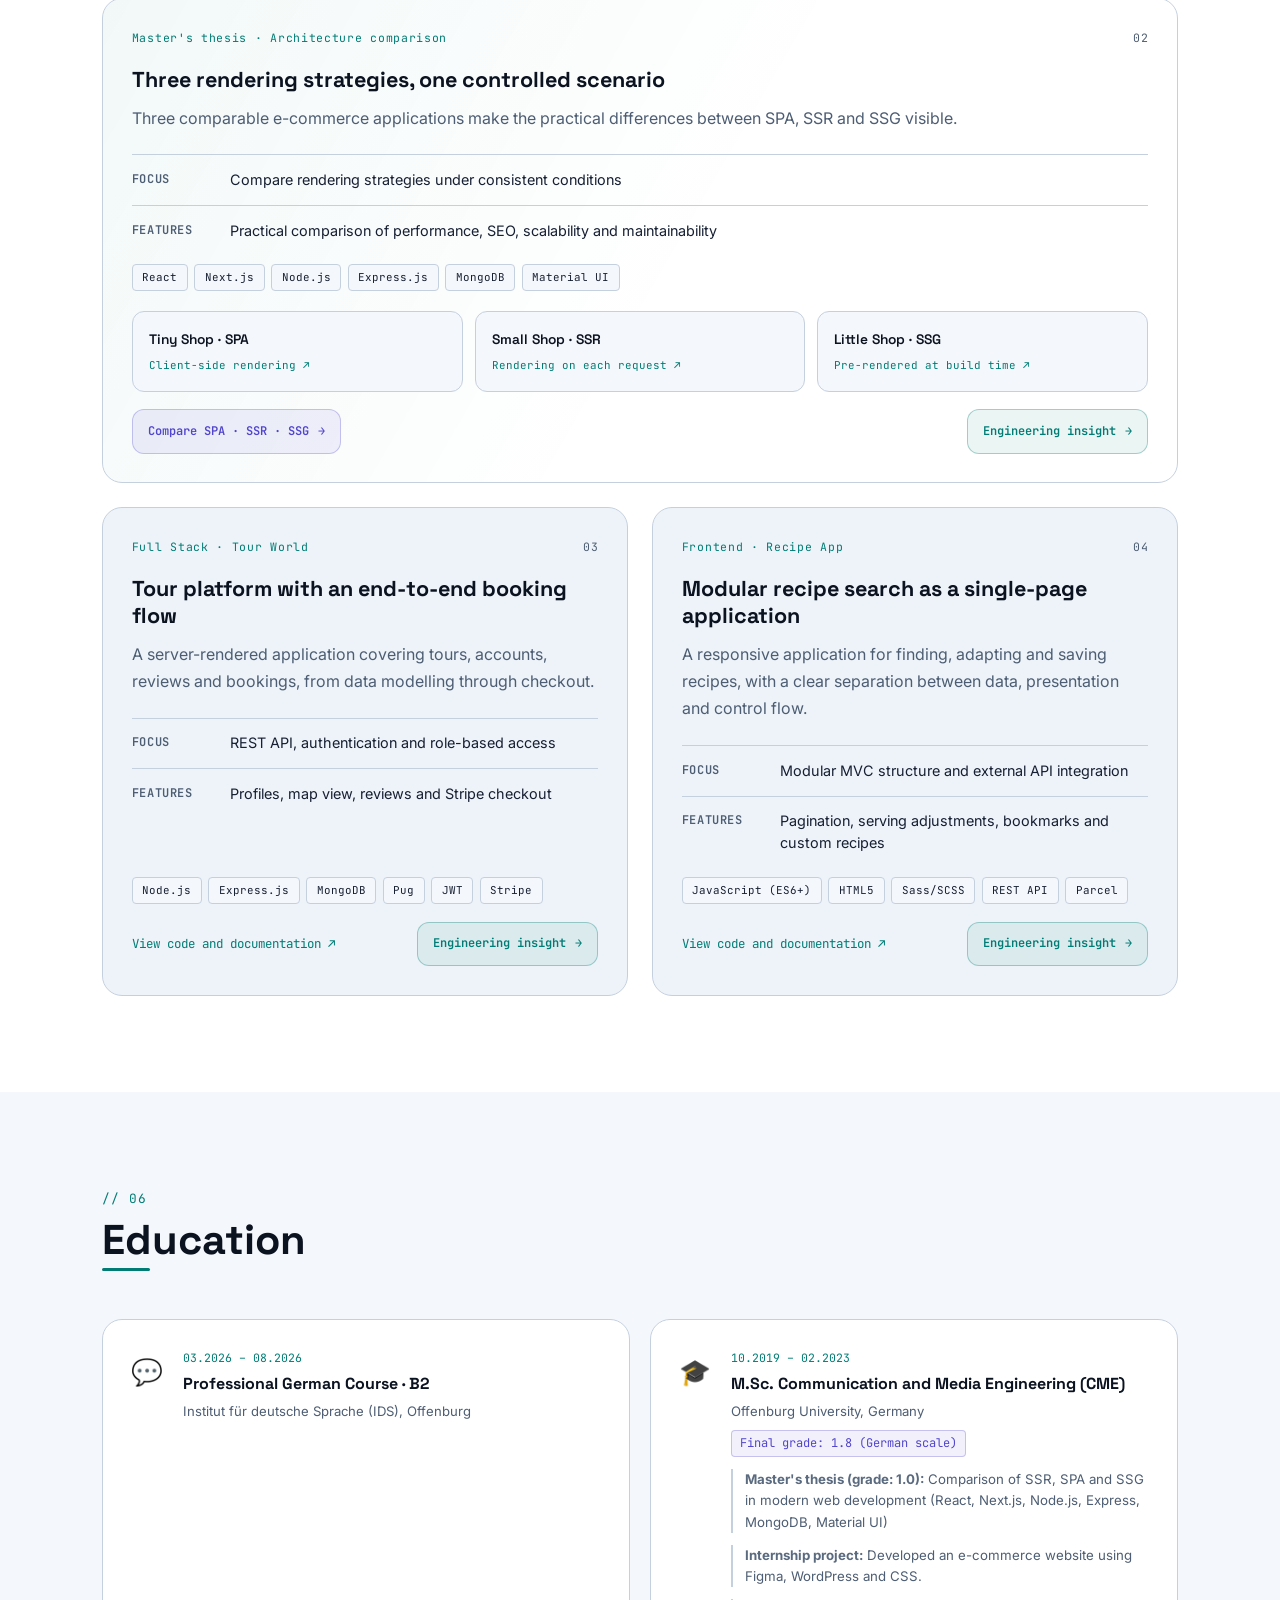
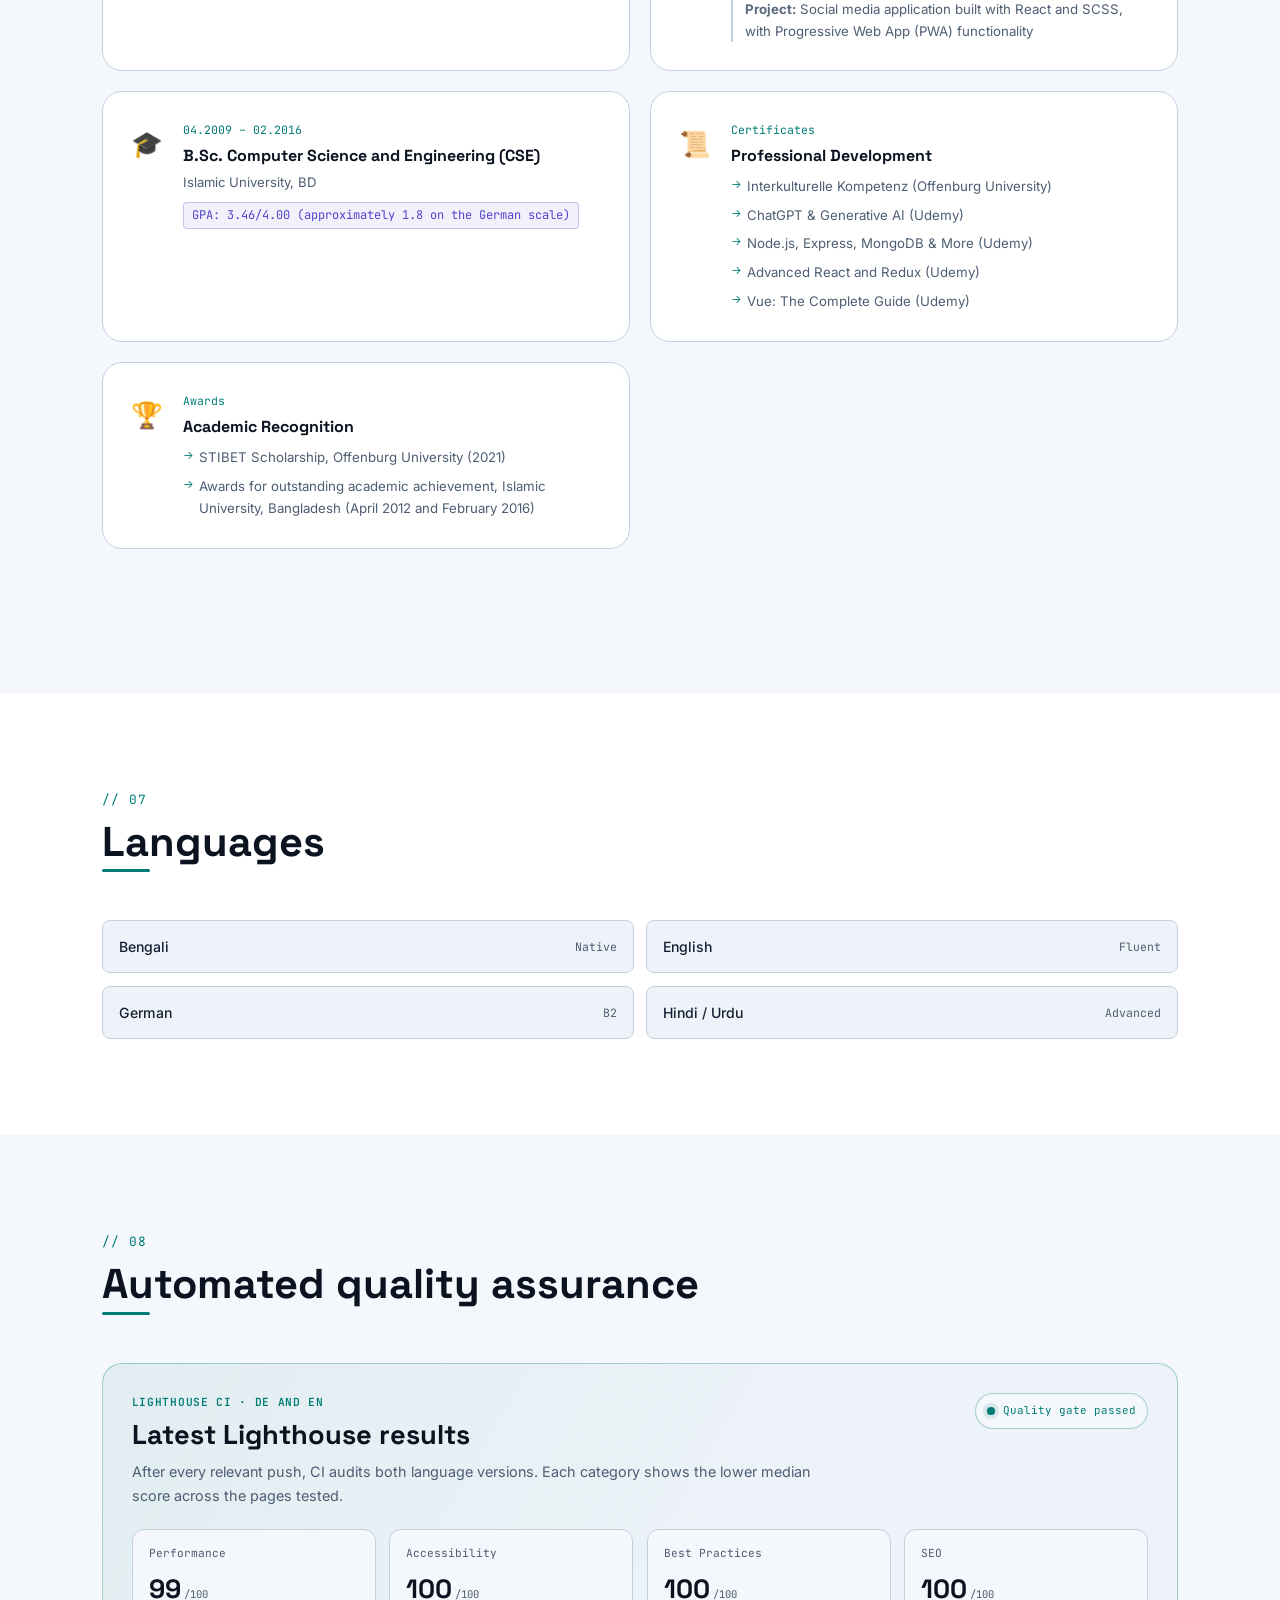
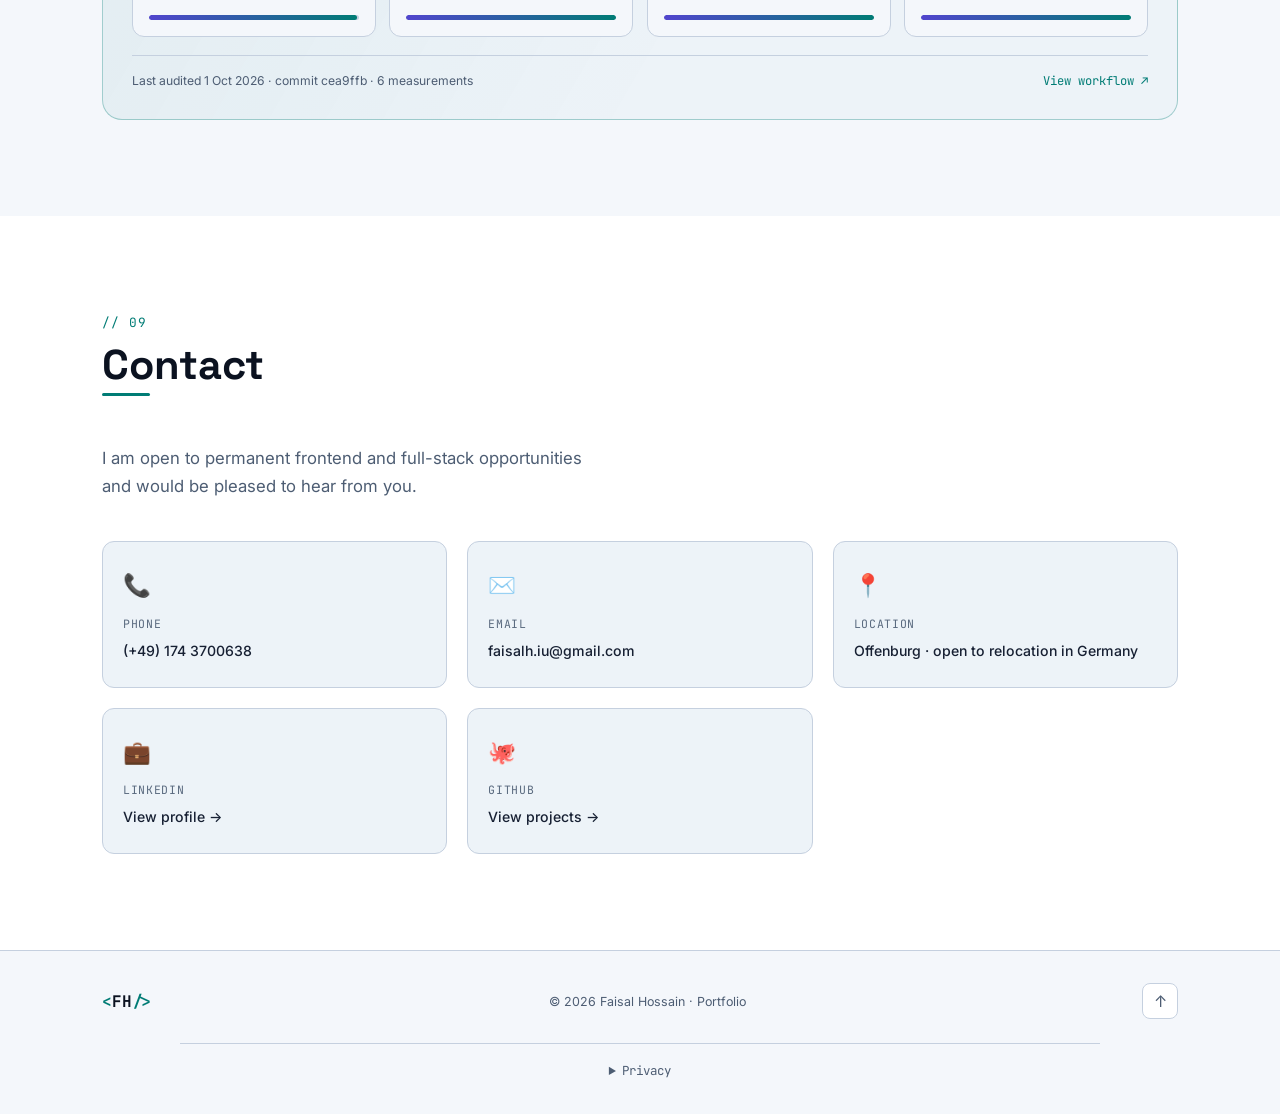
==== commit bc4eac3a: "wording fix" ====
--- a/index.html
+++ b/index.html
@@ -3,7 +3,9 @@
   <head>
     <meta charset="UTF-8" />
     <meta name="viewport" content="width=device-width, initial-scale=1.0" />
-    <title>Faisal Hossain | Full-Stack-Entwickler · Frontend-Schwerpunkt</title>
+    <title>
+      Faisal Hossain | Full-Stack-Softwareentwickler mit Frontend-Schwerpunkt
+    </title>
     <meta
       name="description"
       content="Portfolio von Faisal Hossain, Full-Stack-Softwareentwickler mit Frontend-Schwerpunkt und über 4 Jahren Berufserfahrung in barrierefreien Webanwendungen, Frontend-Architektur, React, Vue.js, Angular, TypeScript und Node.js."
@@ -33,7 +35,7 @@
     <meta property="og:type" content="website" />
     <meta
       property="og:title"
-      content="Faisal Hossain | Full-Stack-Entwickler · Frontend-Schwerpunkt"
+      content="Faisal Hossain | Full-Stack-Softwareentwickler mit Frontend-Schwerpunkt"
     />
     <meta
       property="og:description"
@@ -286,7 +288,7 @@
           <div class="hero__title-wrap">
             <span class="hero__title-label" aria-hidden="true">~/</span>
             <span class="hero__typed"
-              >Full-Stack-Entwickler · Frontend-Schwerpunkt</span
+              >Full-Stack-Softwareentwickler mit Frontend-Schwerpunkt</span
             >
           </div>
           <p class="hero__desc">
@@ -443,7 +445,7 @@
                 <div class="timeline__card-header">
                   <div>
                     <h3 class="timeline__role">
-                      Webentwickler im Bereich E-Commerce
+                      Softwareentwickler im Bereich E-Commerce
                     </h3>
                     <span class="timeline__company"
                       >exagon consulting &amp; solutions GmbH</span
@@ -836,7 +838,7 @@
                 <span class="chip chip--secondary">MongoDB</span>
                 <span class="chip chip--secondary">Mongoose</span>
                 <span class="chip">JWT</span>
-                <span class="chip">GraphQL (Apollo Client)</span>
+                <span class="tag">GraphQL · Apollo Client</span>
               </div>
             </div>
 
@@ -919,14 +921,17 @@
             <div class="skill-group" data-reveal>
               <div class="skill-group__header">
                 <span class="skill-group__icon" aria-hidden="true">⬡</span>
-                <h3 class="skill-group__title">Frontend-Architektur</h3>
+                <h3 class="skill-group__title">
+                  Frontend-Architektur & Systemdesign
+                </h3>
               </div>
               <div class="skill-group__chips">
                 <span class="chip chip--primary">SPA / SSR / SSG</span>
-                <span class="chip chip--primary">Micro-Frontends</span>
-                <span class="chip chip--primary">Module Federation</span>
+                <span class="chip chip--primary"
+                  >Micro-frontends Module · Federation</span
+                >
                 <span class="chip">Monorepos · Nx</span>
-                <span class="chip">Designsysteme</span>
+                <!-- <span class="chip">Designsysteme</span> -->
                 <span class="chip">State- &amp; Datenfluss</span>
                 <span class="chip">Code-Splitting</span>
                 <span class="chip">Lazy Loading</span>
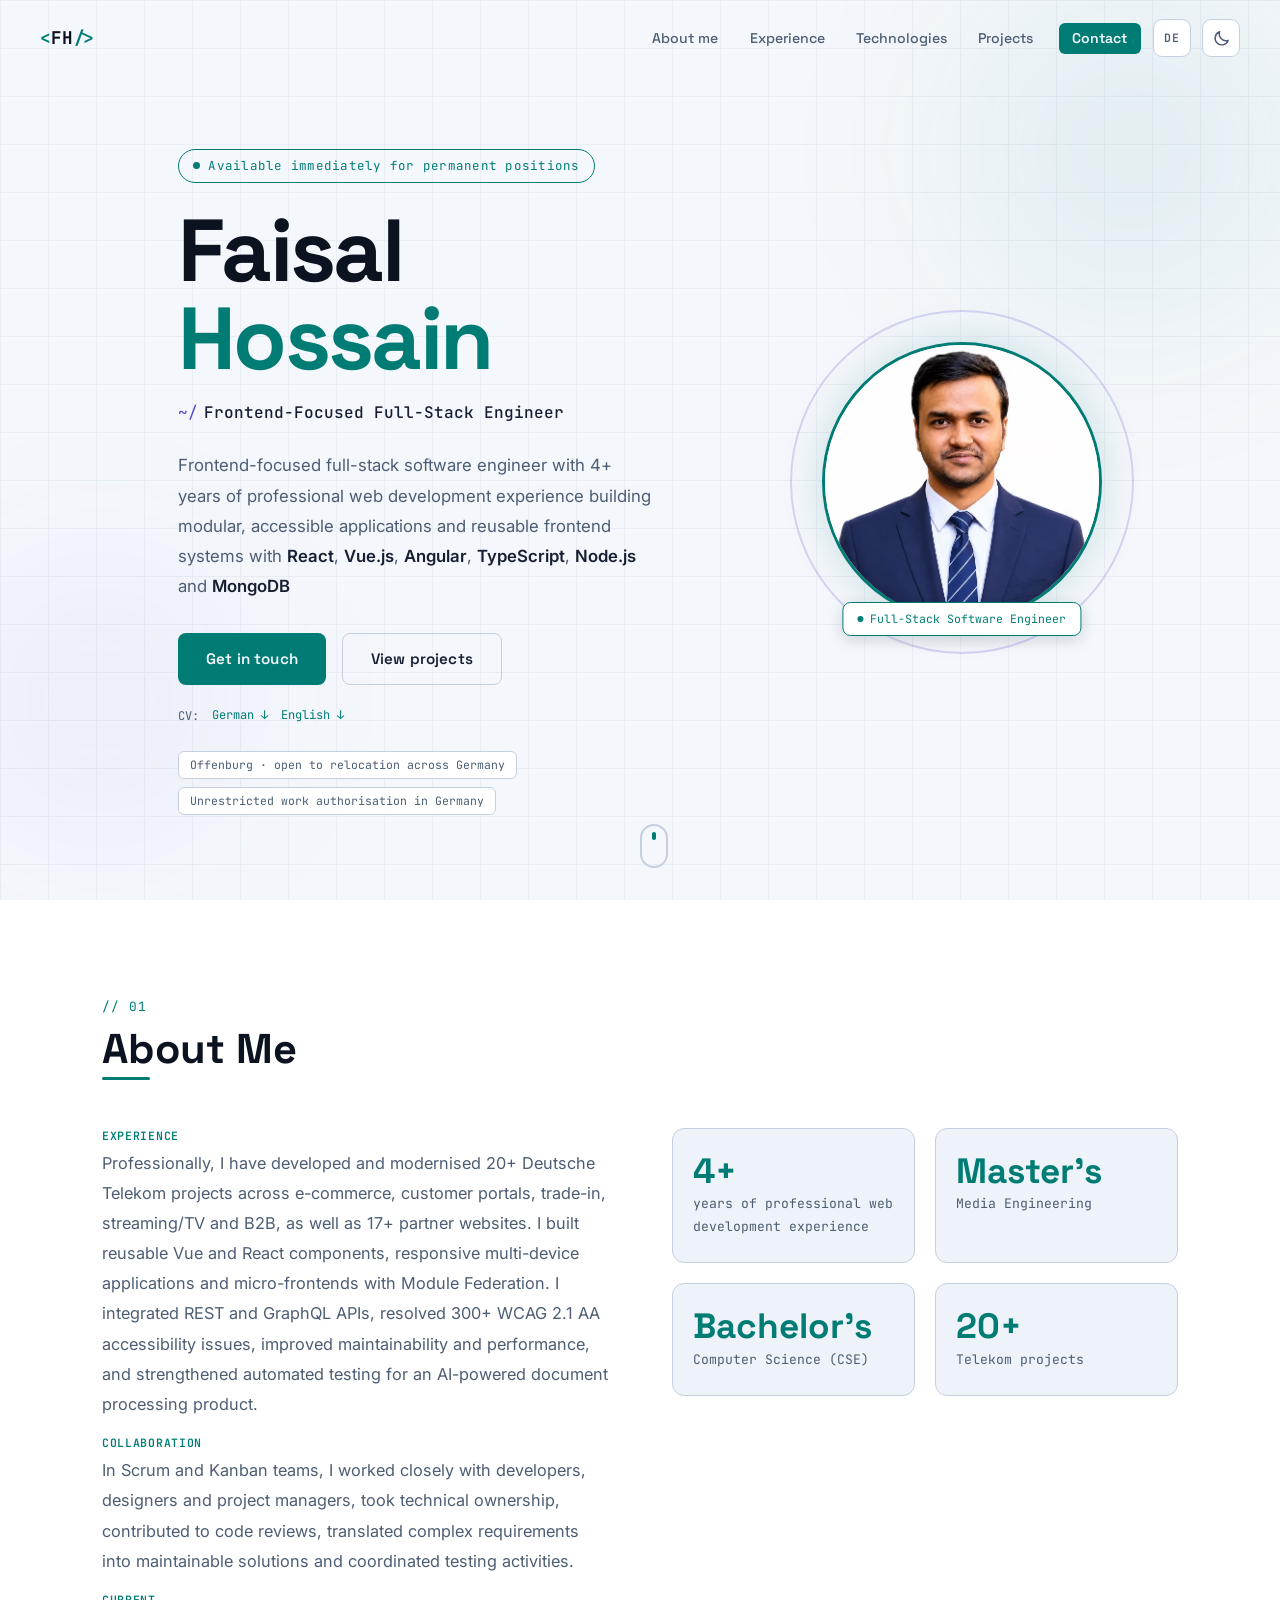
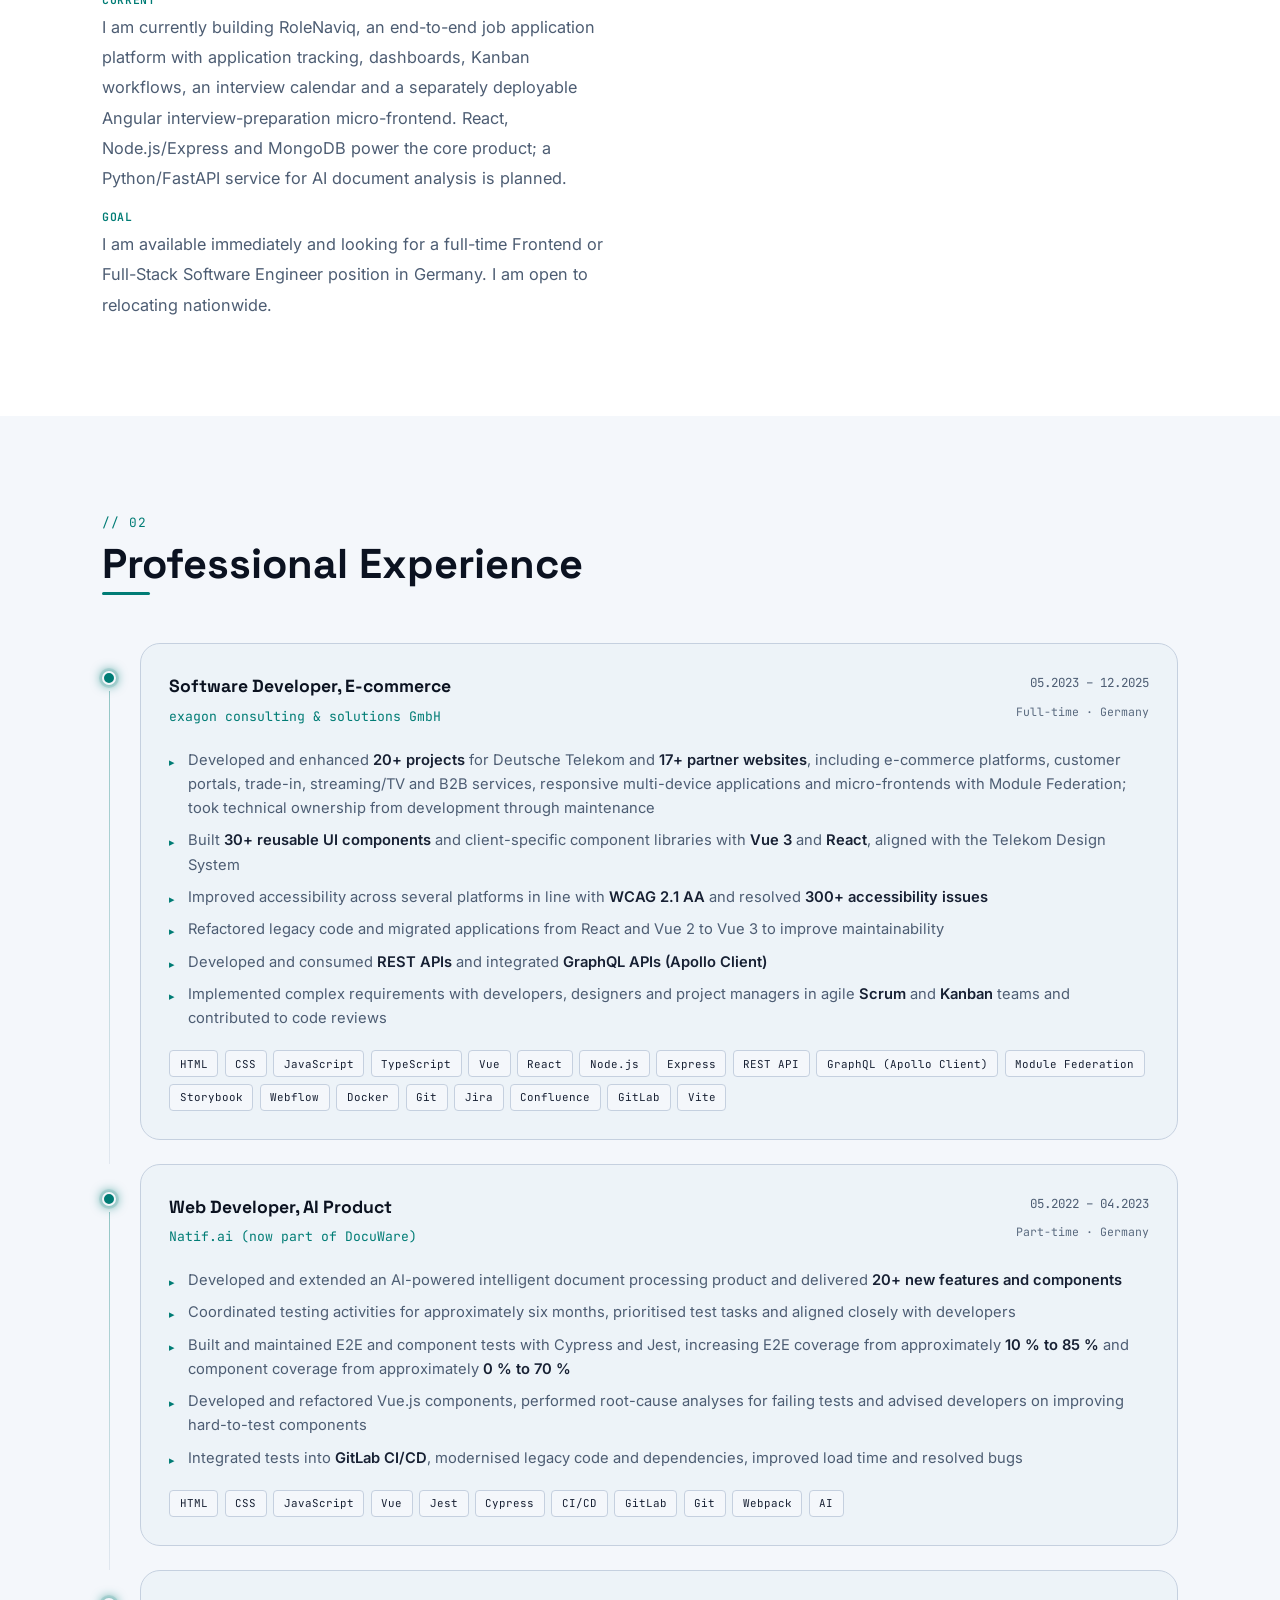
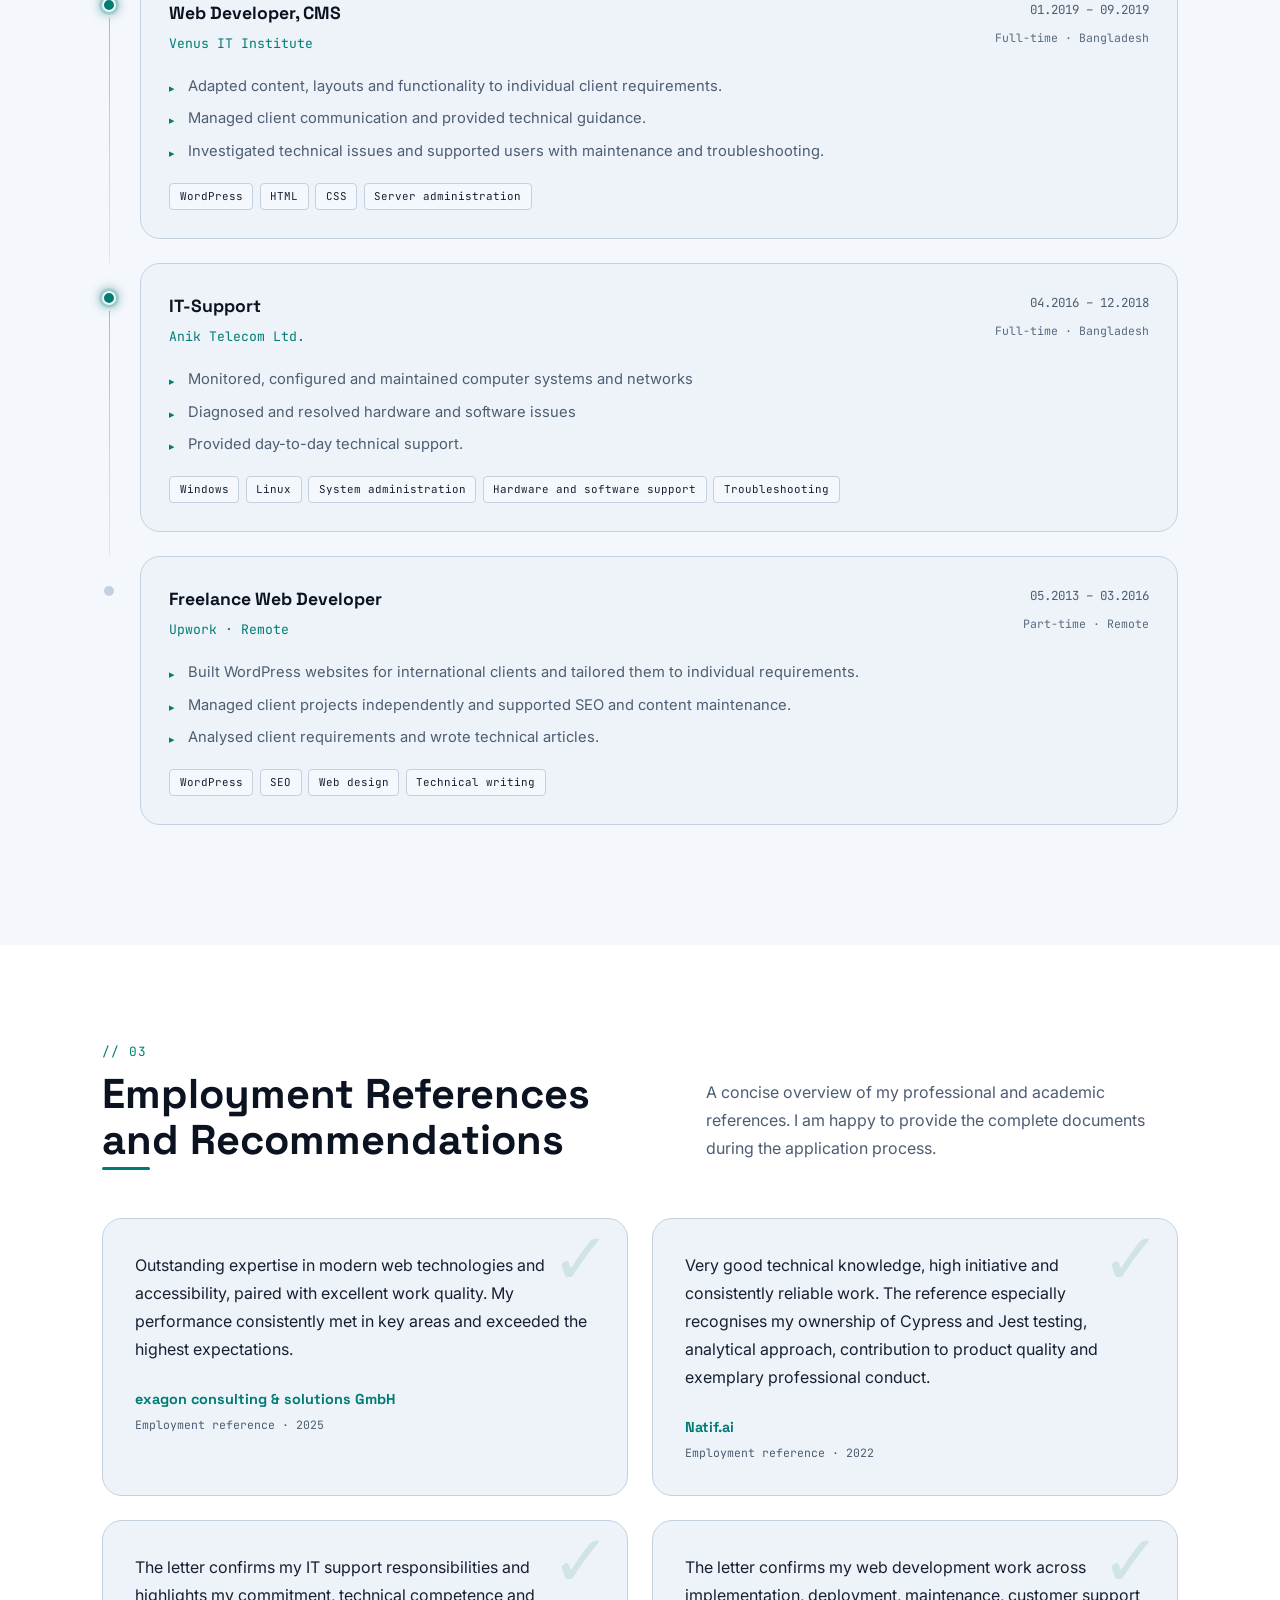
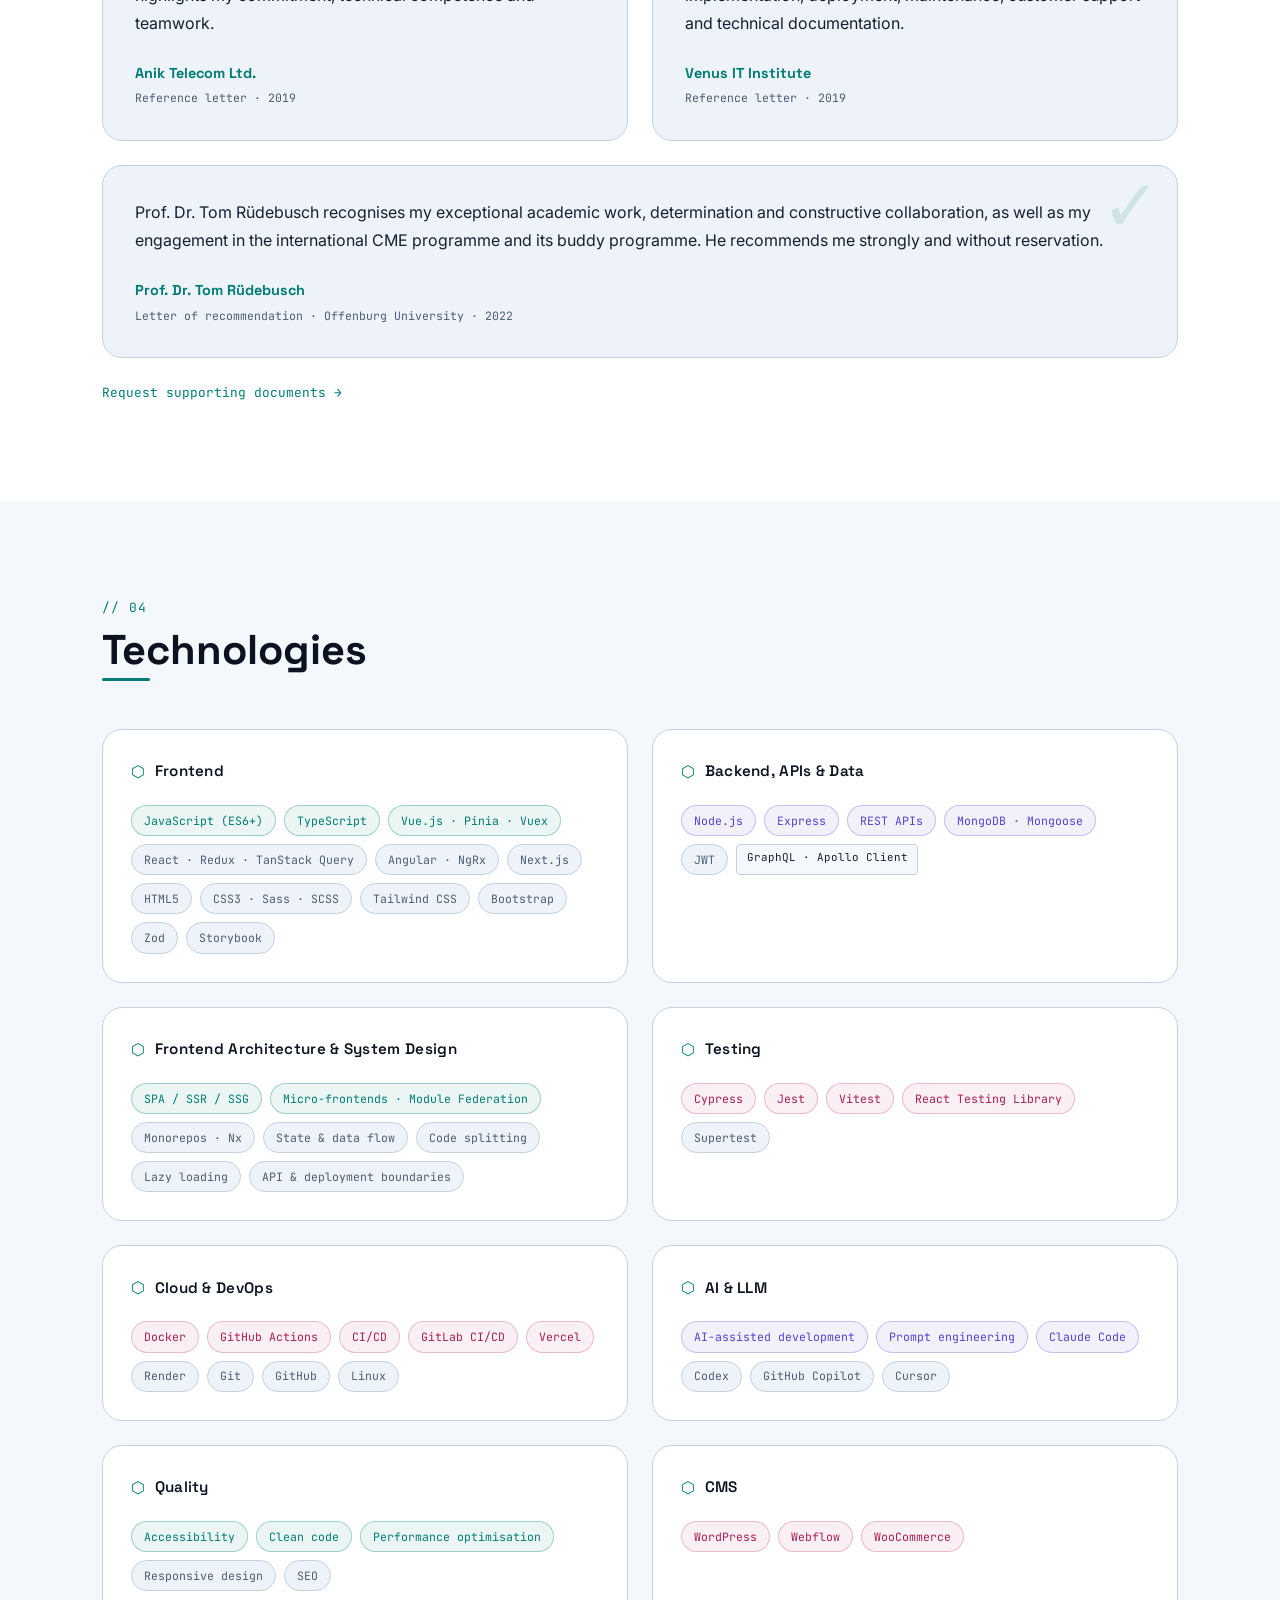
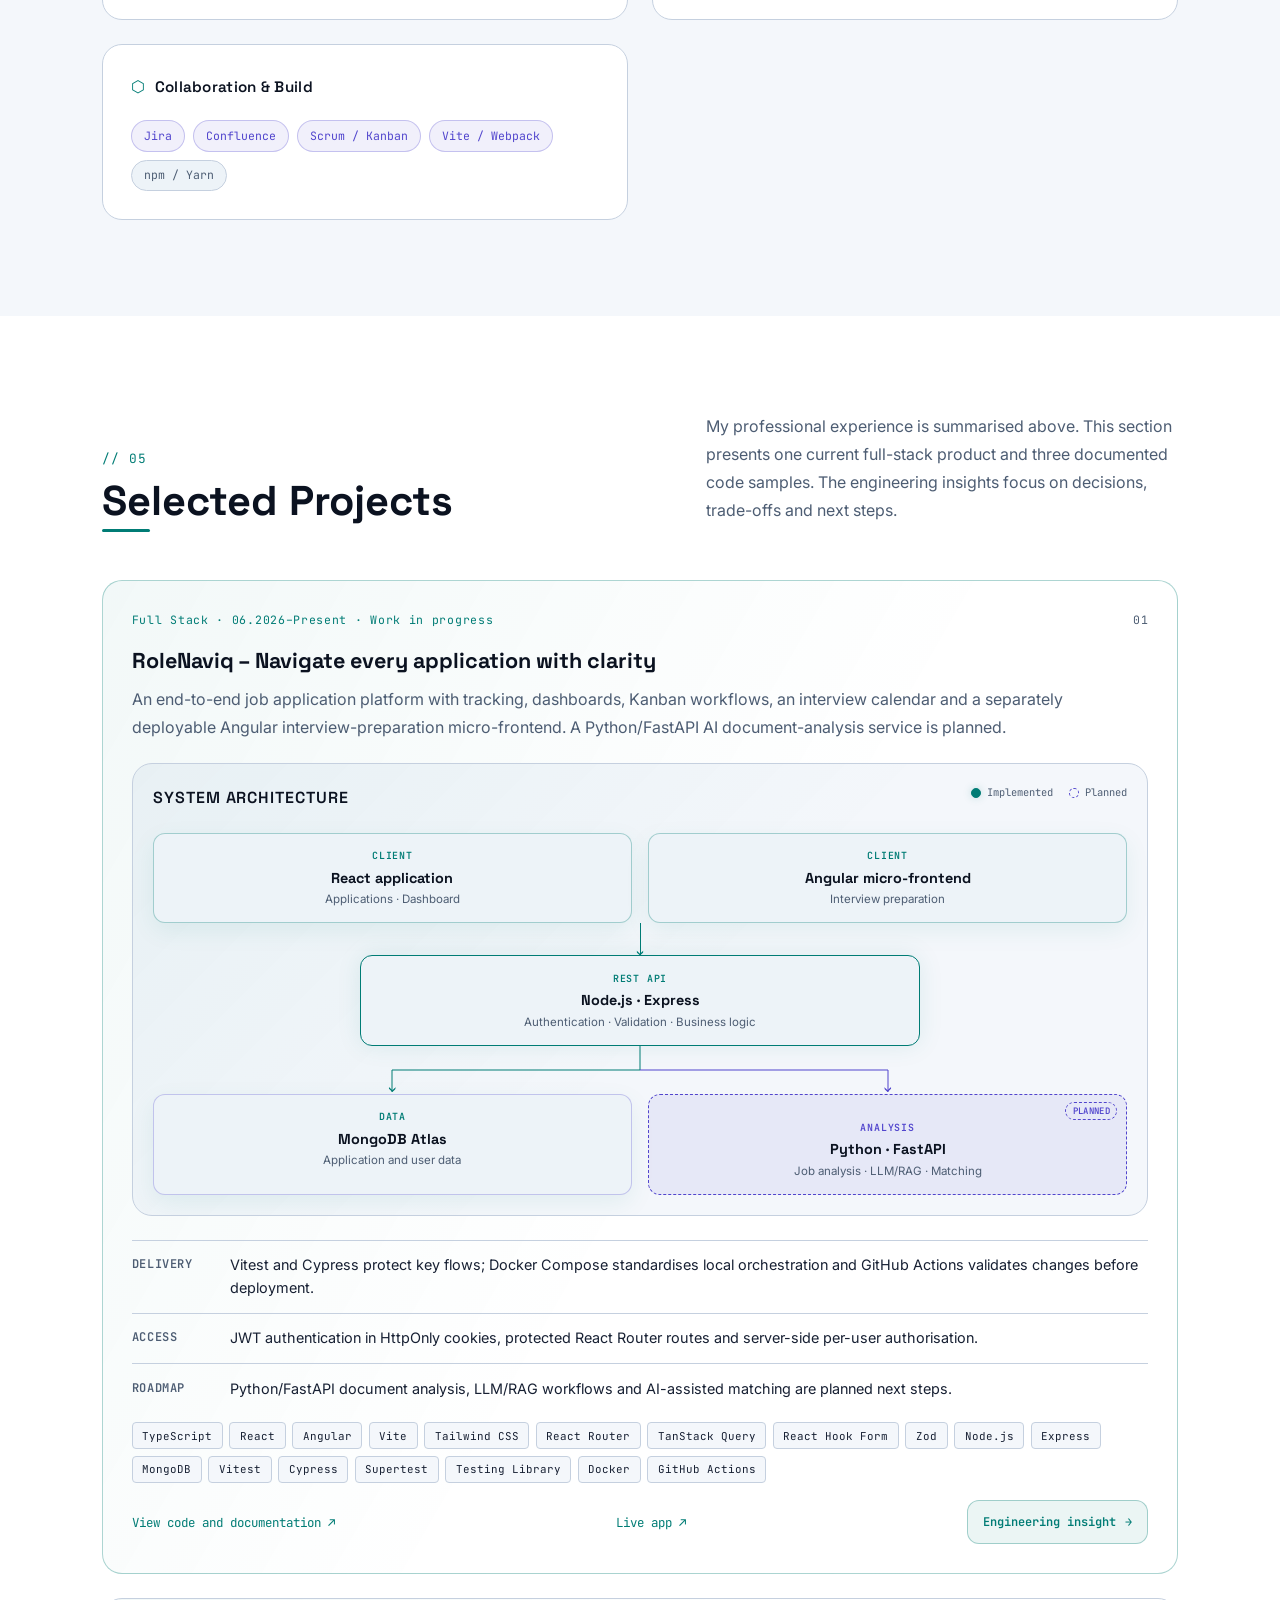
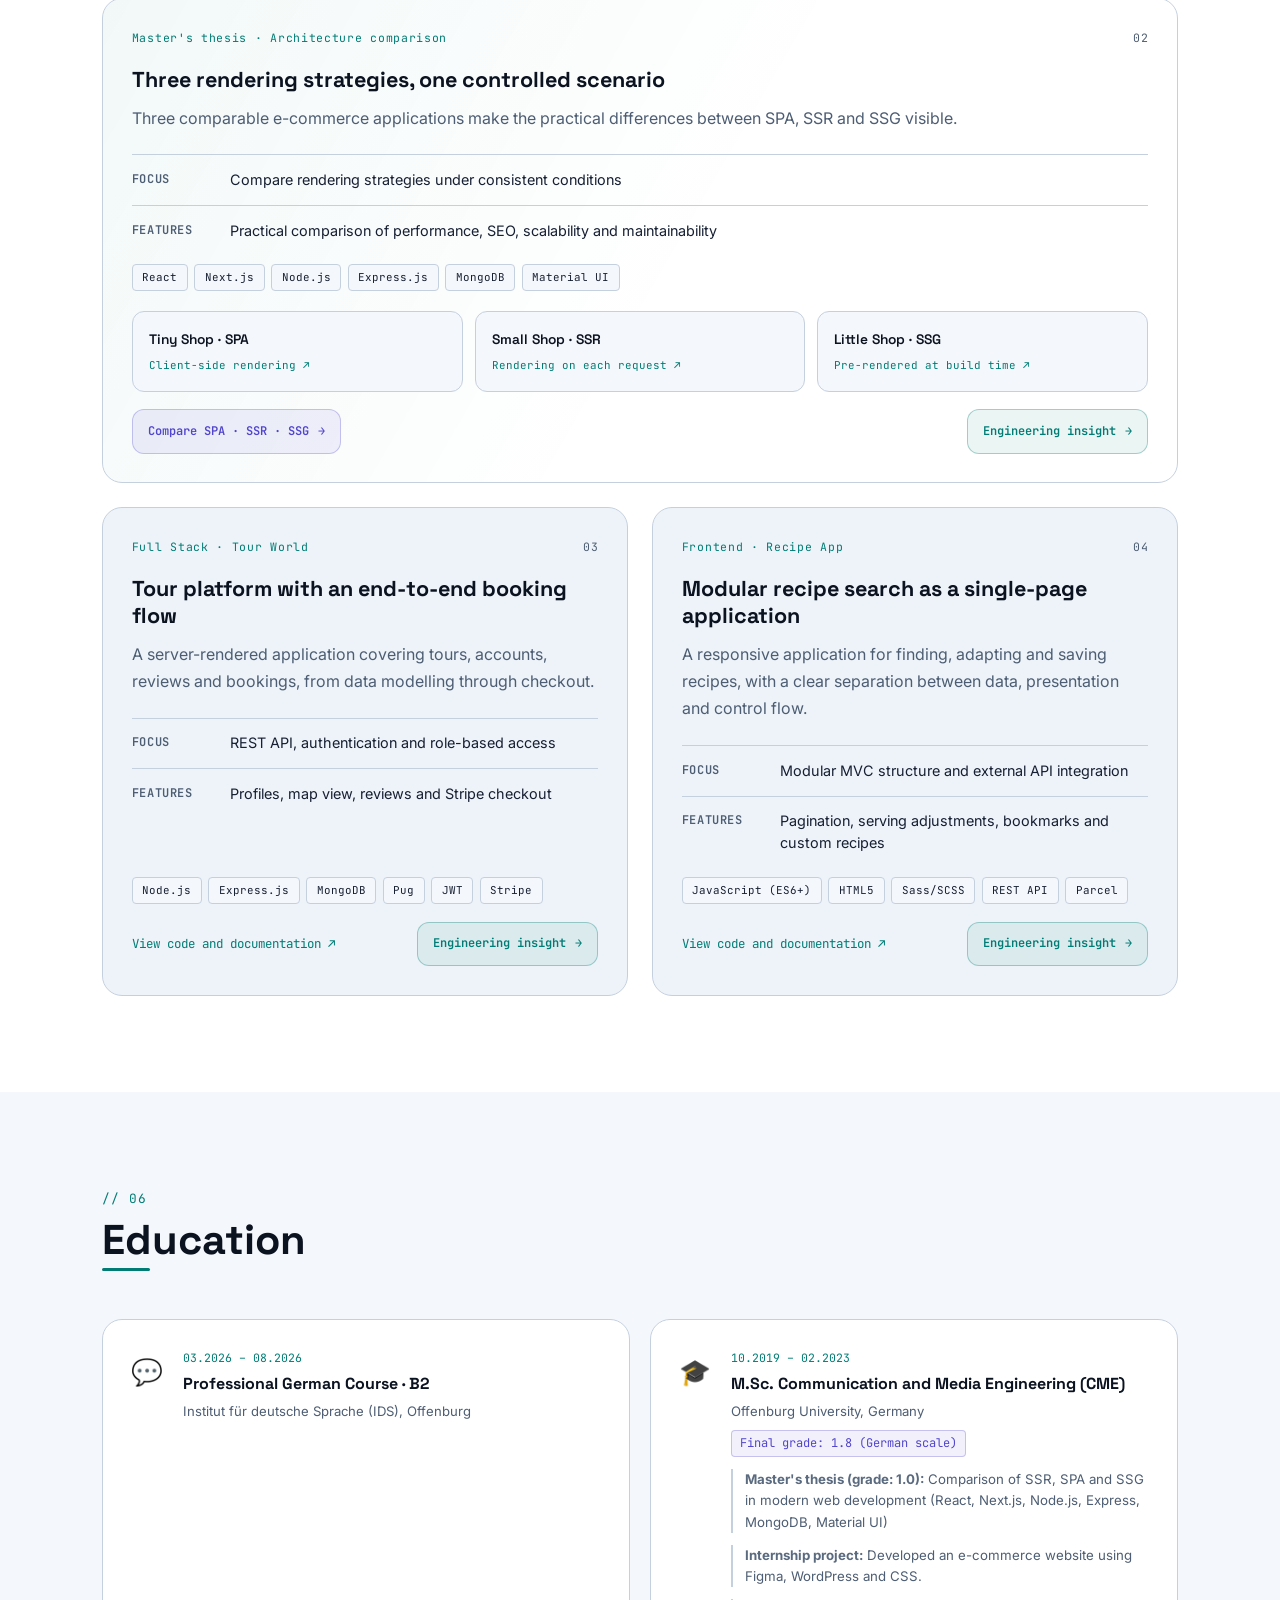
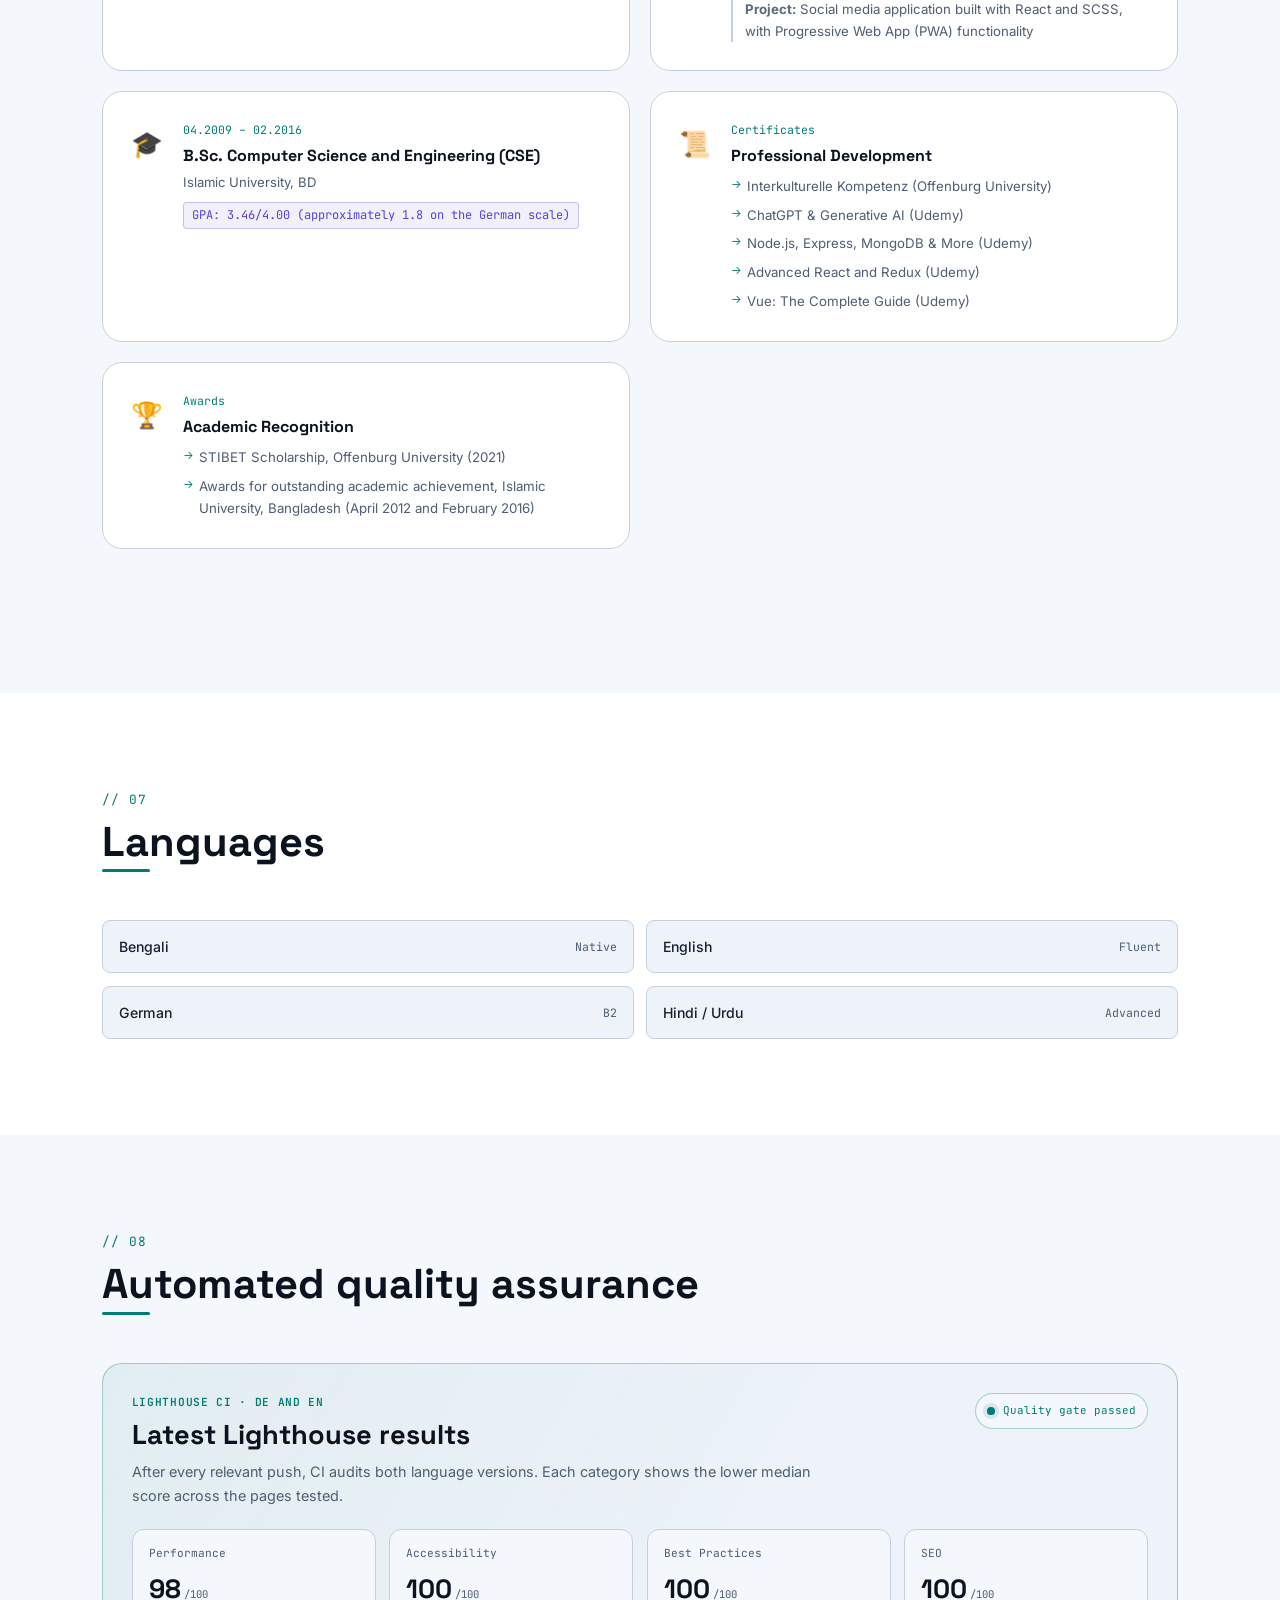
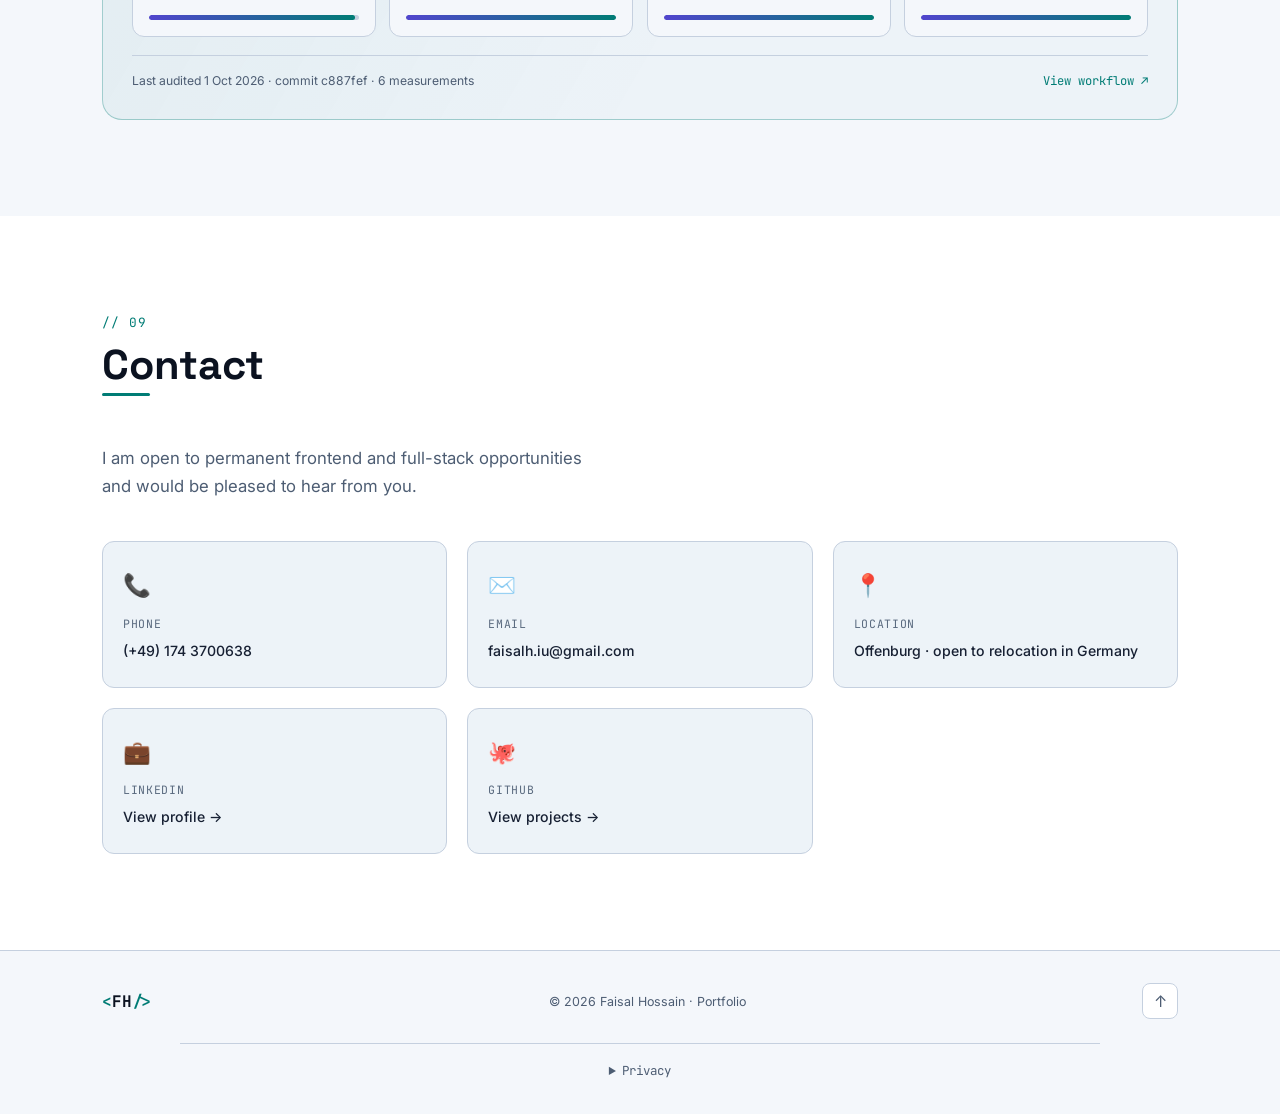
==== commit 7fc72a9e: "skills fix" ====
--- a/index.html
+++ b/index.html
@@ -805,22 +805,16 @@
                 <h3 class="skill-group__title">Frontend</h3>
               </div>
               <div class="skill-group__chips">
-                <span class="chip chip--primary">Vue.js</span>
-                <span class="chip chip--primary">React</span>
+                <span class="chip chip--primary">JavaScript (ES6+)</span>
                 <span class="chip chip--primary">TypeScript</span>
-                <span class="chip chip--primary">JavaScript (ES6+)</span>
-                <span class="chip">Angular</span>
+                <span class="chip chip--primary"> Vue.js · Pinia · Vuex</span>
+                <span class="chip">React · Redux · TanStack Query</span>
+                <span class="chip">Angular · NgRx</span>
                 <span class="chip">Next.js</span>
                 <span class="chip">HTML5</span>
-                <span class="chip">CSS3 / Sass / SCSS</span>
+                <span class="chip">CSS3 · Sass · SCSS</span>
                 <span class="chip">Tailwind CSS</span>
                 <span class="chip">Bootstrap</span>
-                <span class="chip">Vuex</span>
-                <span class="chip">Pinia</span>
-                <span class="chip">Redux</span>
-                <span class="chip">TanStack Query</span>
-                <span class="chip">NgRx</span>
-                <span class="chip">React Router</span>
                 <span class="chip">Zod</span>
                 <span class="chip">Storybook</span>
               </div>
@@ -835,10 +829,29 @@
                 <span class="chip chip--secondary">Node.js</span>
                 <span class="chip chip--secondary">Express</span>
                 <span class="chip chip--secondary">REST APIs</span>
-                <span class="chip chip--secondary">MongoDB</span>
-                <span class="chip chip--secondary">Mongoose</span>
+                <span class="chip chip--secondary">MongoDB · Mongoose</span>
                 <span class="chip">JWT</span>
                 <span class="tag">GraphQL · Apollo Client</span>
+              </div>
+            </div>
+
+            <div class="skill-group" data-reveal>
+              <div class="skill-group__header">
+                <span class="skill-group__icon" aria-hidden="true">⬡</span>
+                <h3 class="skill-group__title">
+                  Frontend-Architektur & Systemdesign
+                </h3>
+              </div>
+              <div class="skill-group__chips">
+                <span class="chip chip--primary">SPA / SSR / SSG</span>
+                <span class="chip chip--primary"
+                  >Micro-frontends · Module Federation</span
+                >
+                <span class="chip">Monorepos · Nx</span>
+                <span class="chip">State- &amp; Datenfluss</span>
+                <span class="chip">Code-Splitting</span>
+                <span class="chip">Lazy Loading</span>
+                <span class="chip">API- &amp; Deployment-Grenzen</span>
               </div>
             </div>
 
@@ -915,27 +928,6 @@
                 <span class="chip chip--tertiary">WordPress</span>
                 <span class="chip chip--tertiary">Webflow</span>
                 <span class="chip chip--tertiary">WooCommerce</span>
-              </div>
-            </div>
-
-            <div class="skill-group" data-reveal>
-              <div class="skill-group__header">
-                <span class="skill-group__icon" aria-hidden="true">⬡</span>
-                <h3 class="skill-group__title">
-                  Frontend-Architektur & Systemdesign
-                </h3>
-              </div>
-              <div class="skill-group__chips">
-                <span class="chip chip--primary">SPA / SSR / SSG</span>
-                <span class="chip chip--primary"
-                  >Micro-frontends Module · Federation</span
-                >
-                <span class="chip">Monorepos · Nx</span>
-                <!-- <span class="chip">Designsysteme</span> -->
-                <span class="chip">State- &amp; Datenfluss</span>
-                <span class="chip">Code-Splitting</span>
-                <span class="chip">Lazy Loading</span>
-                <span class="chip">API- &amp; Deployment-Grenzen</span>
               </div>
             </div>
 
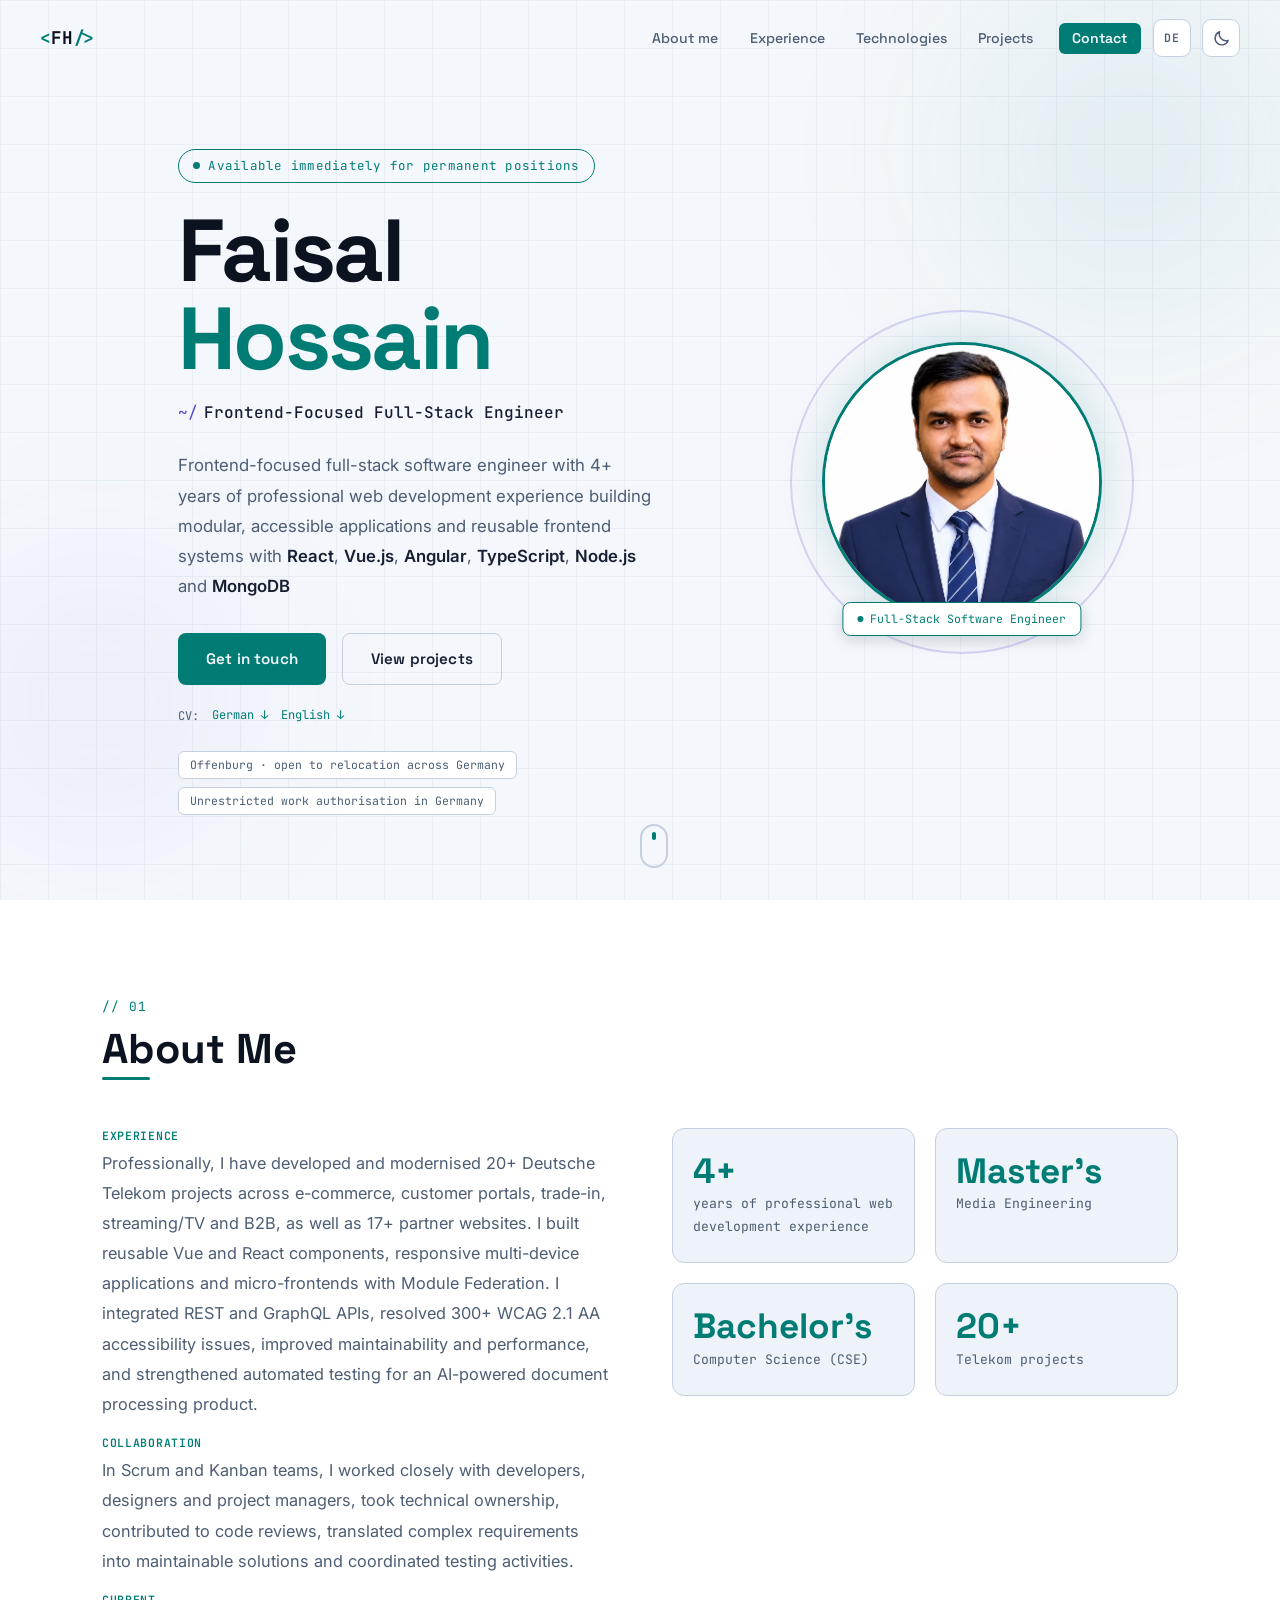
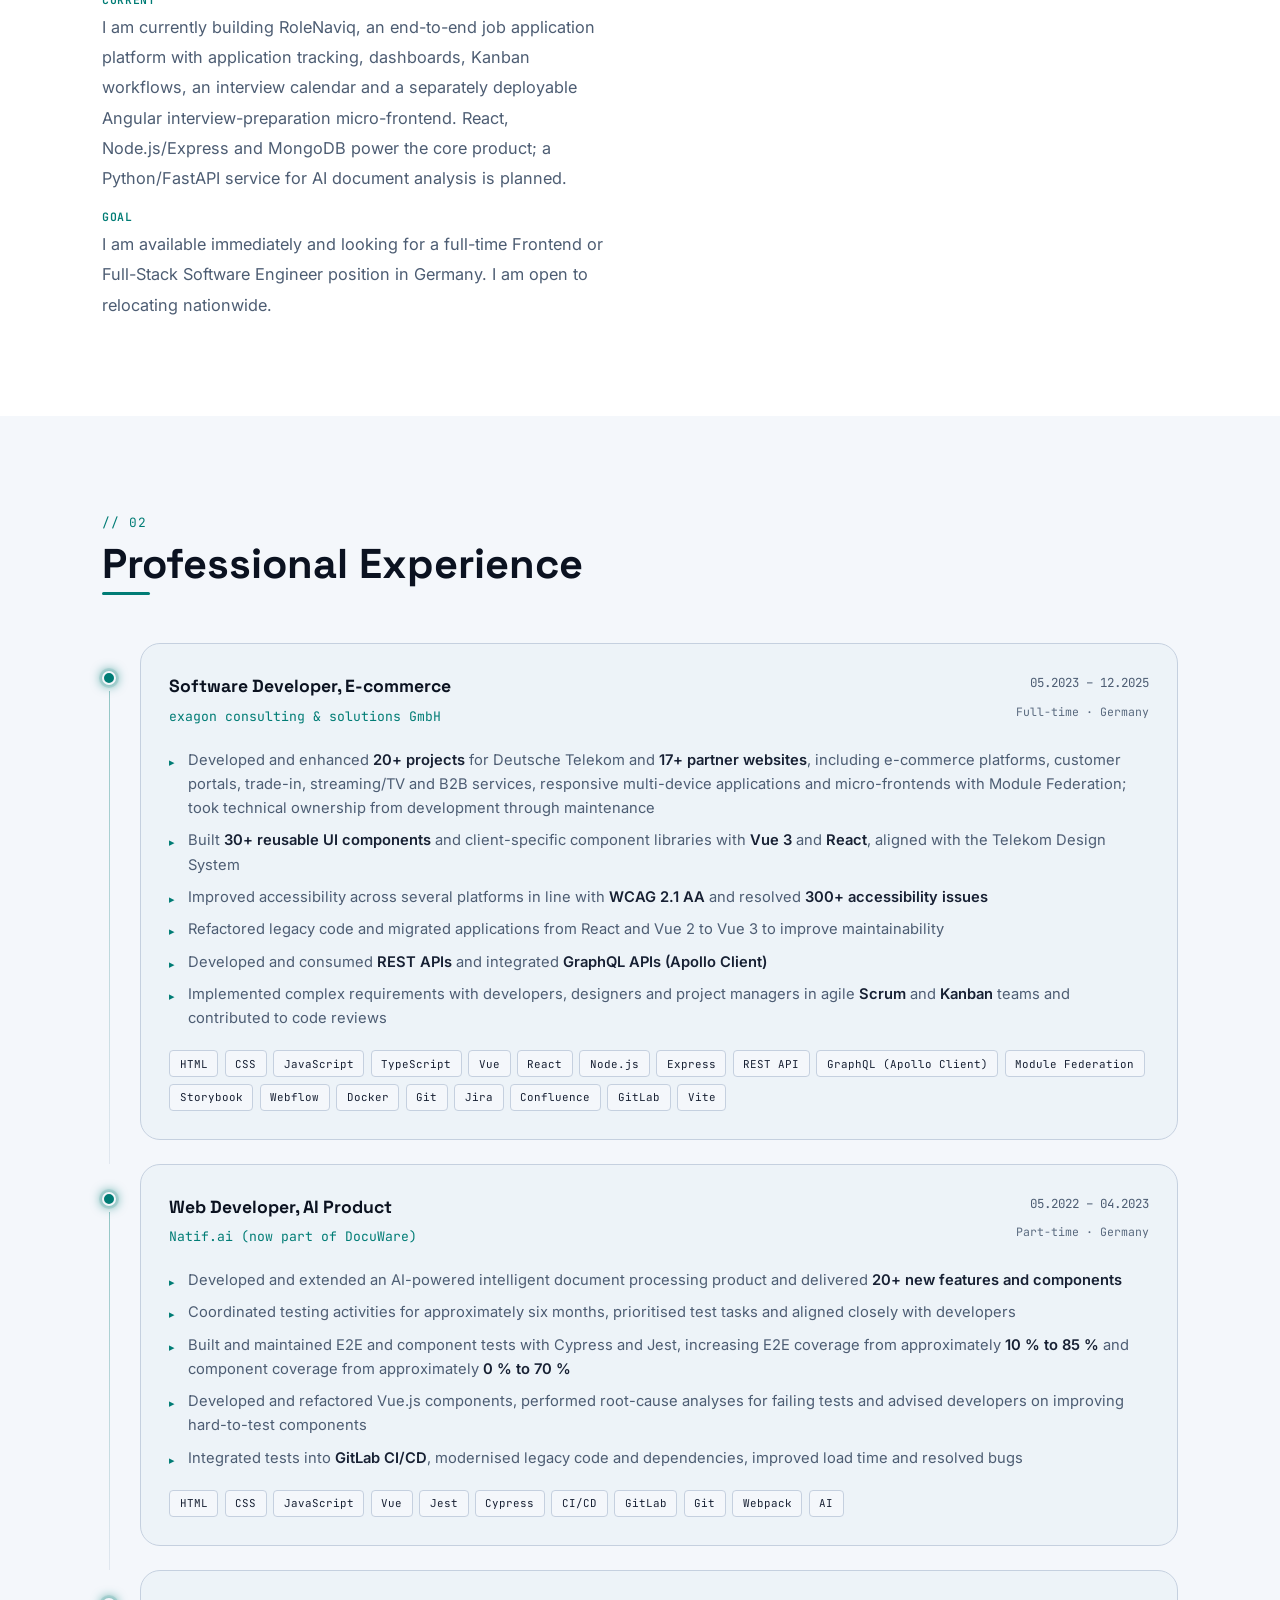
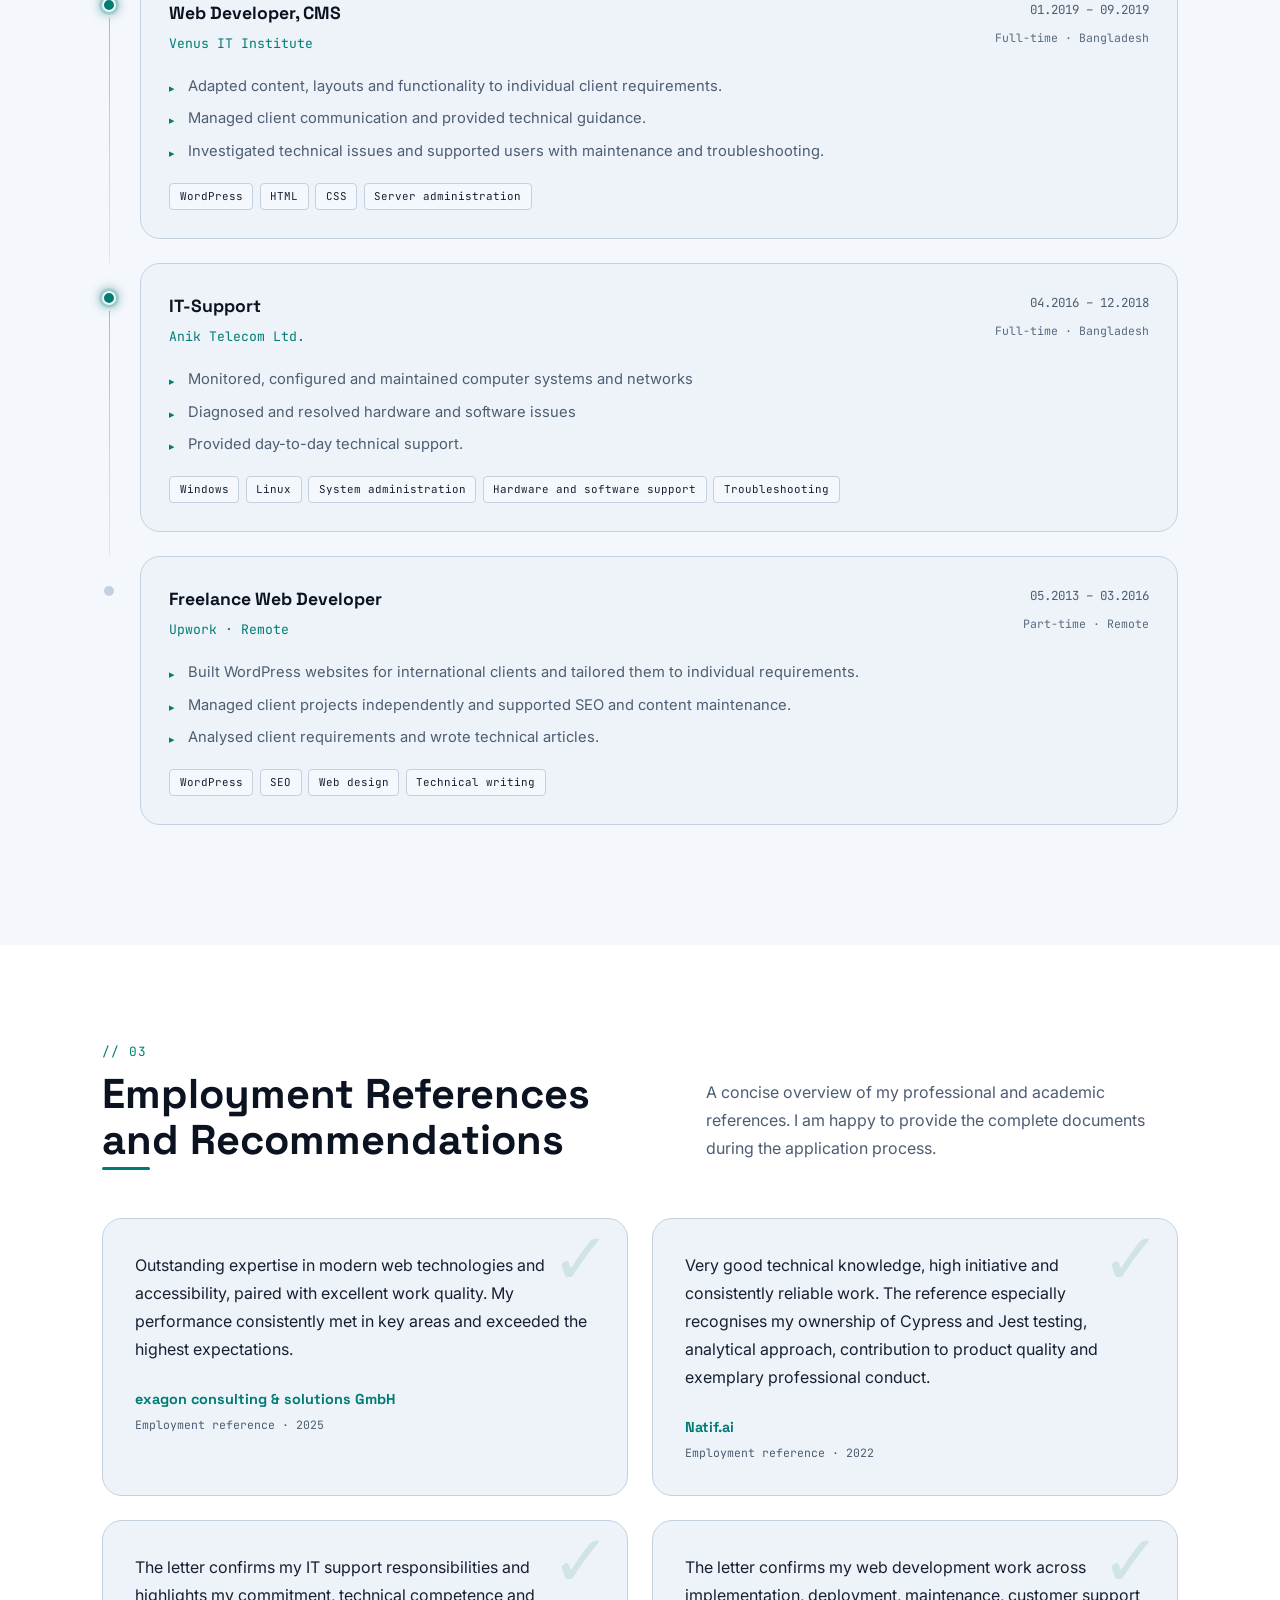
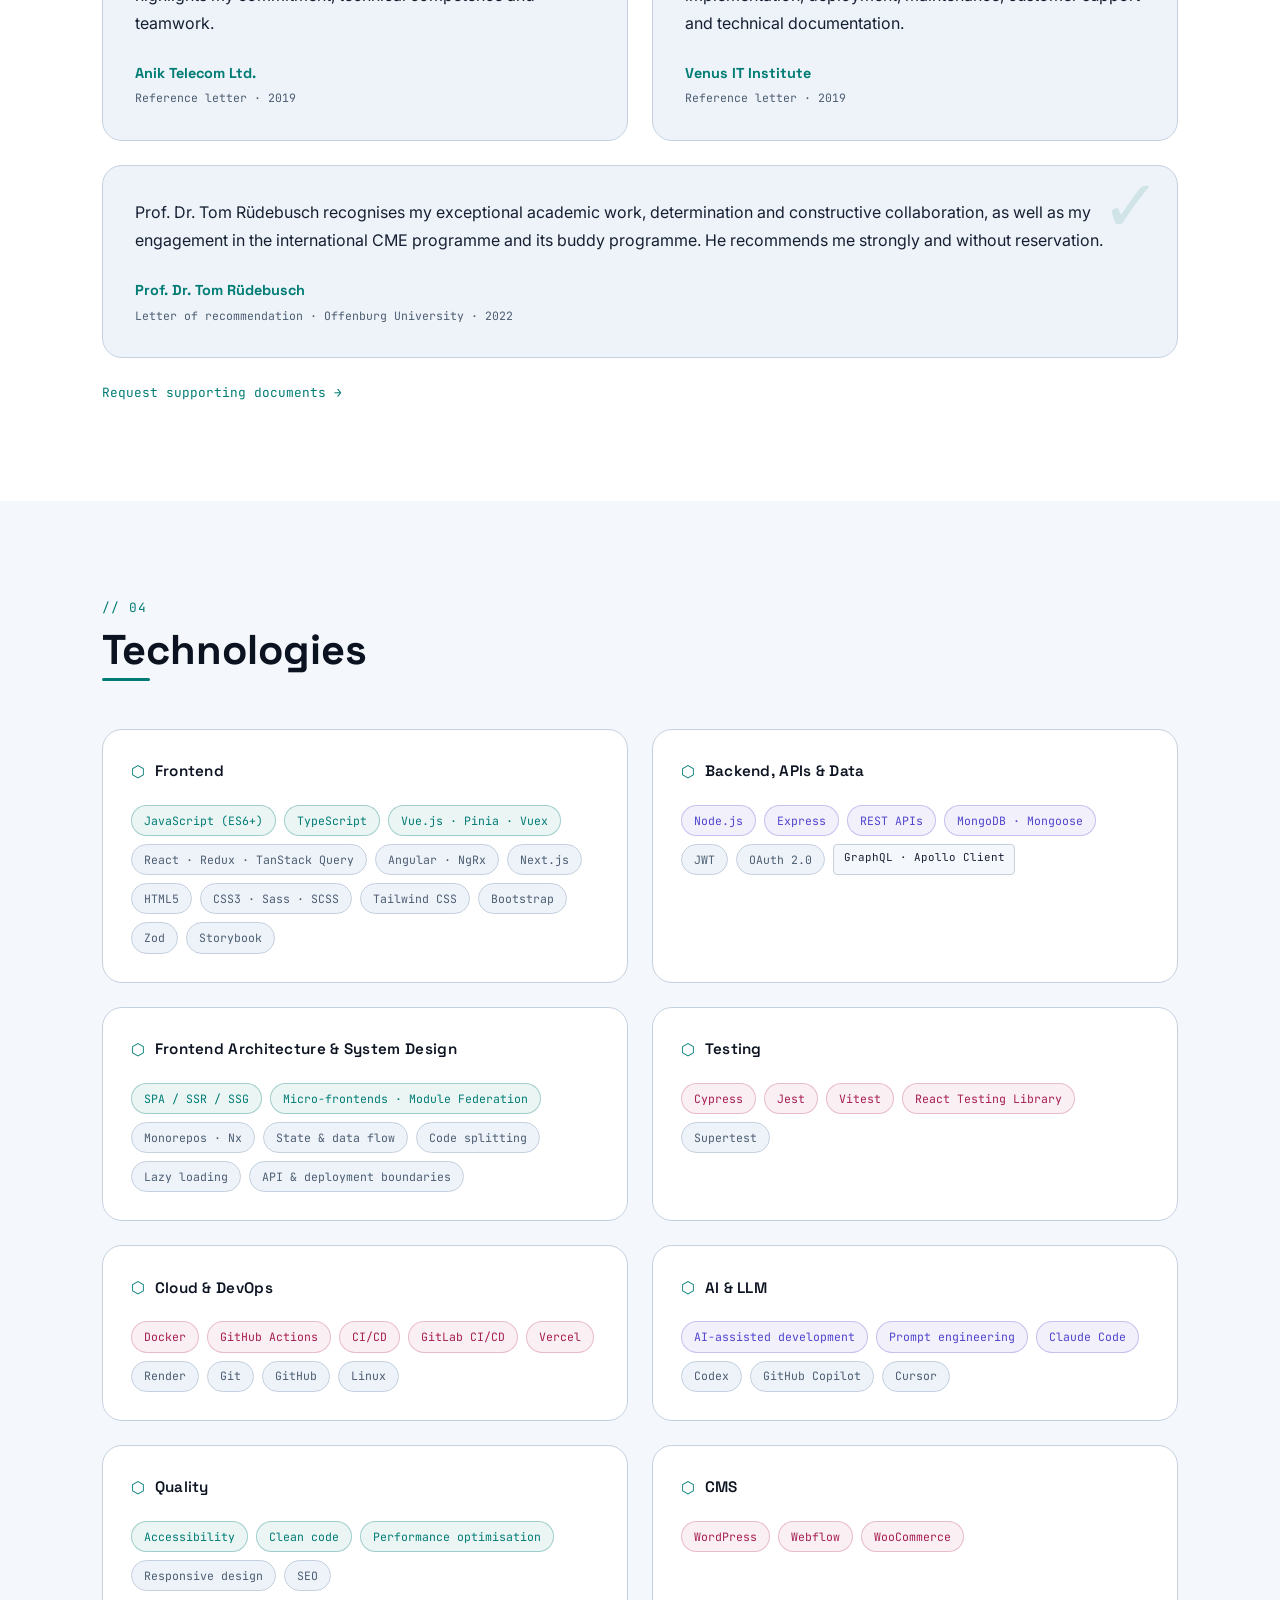
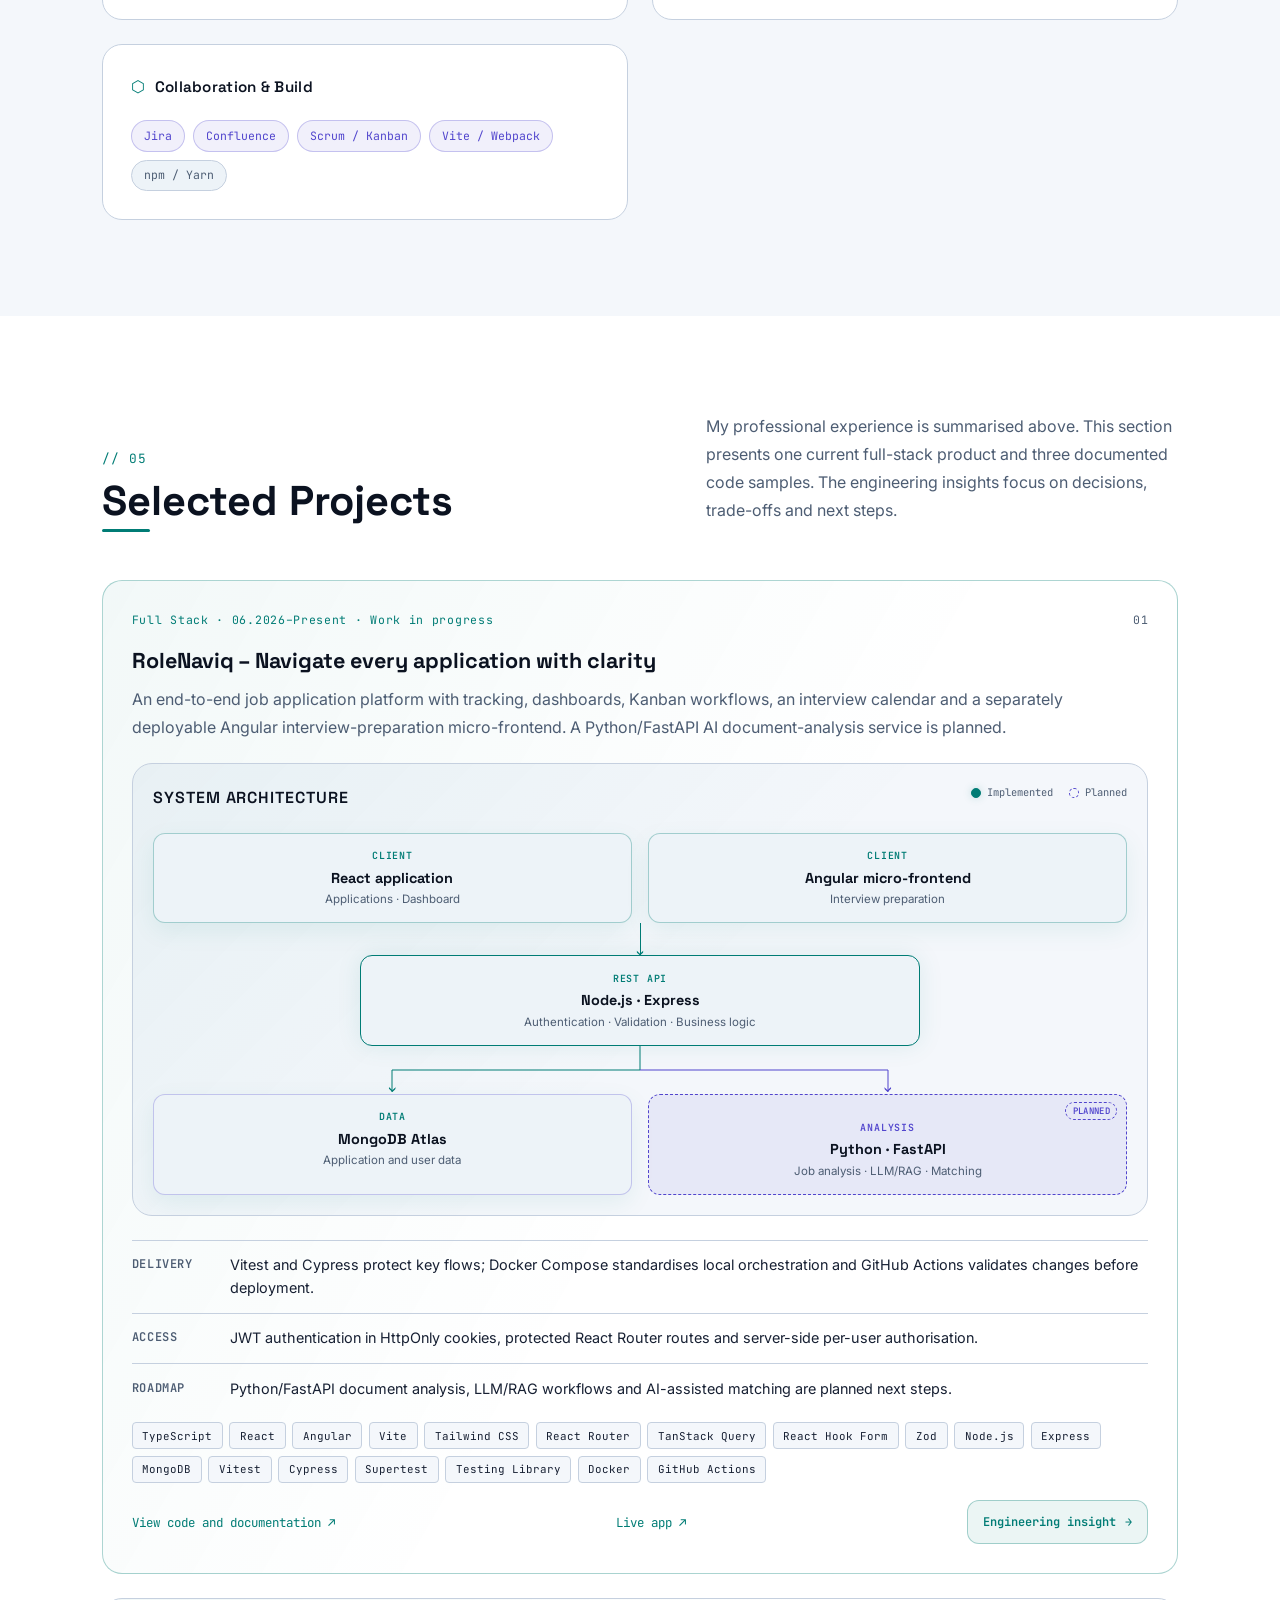
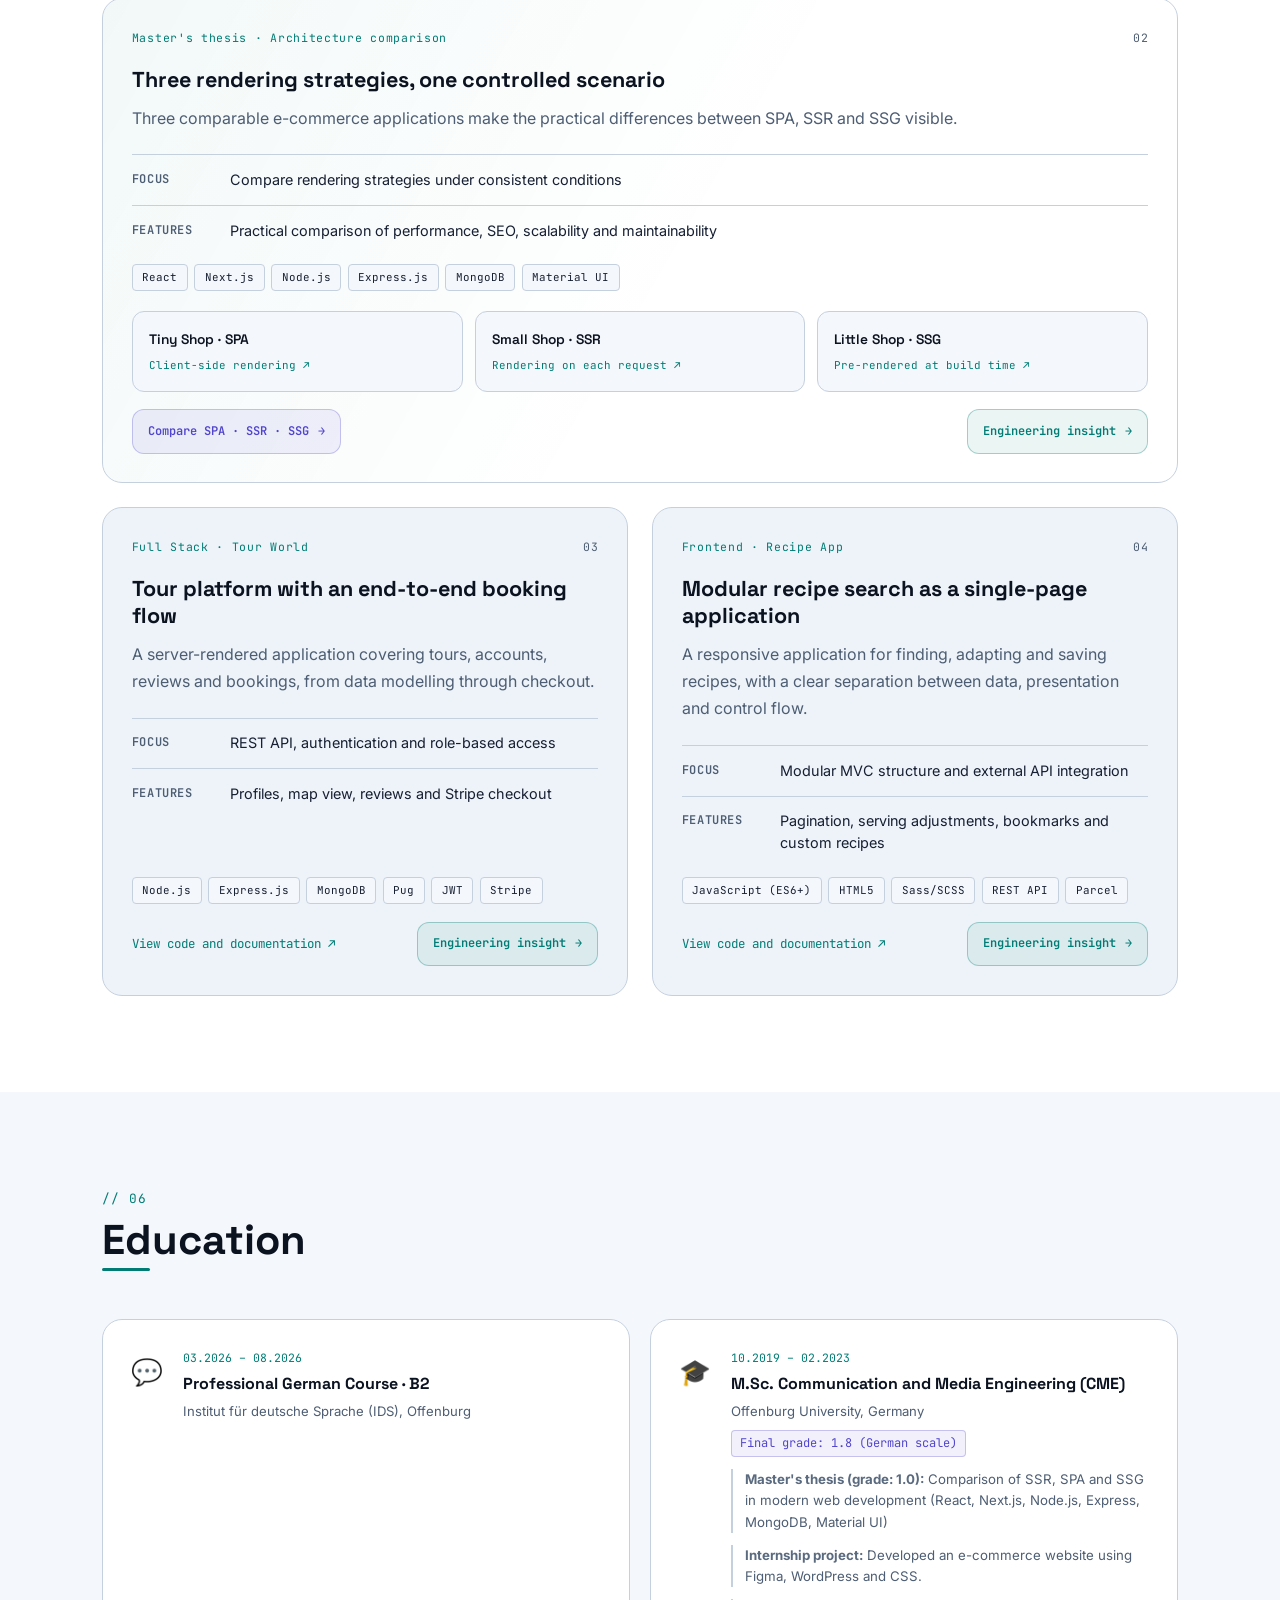
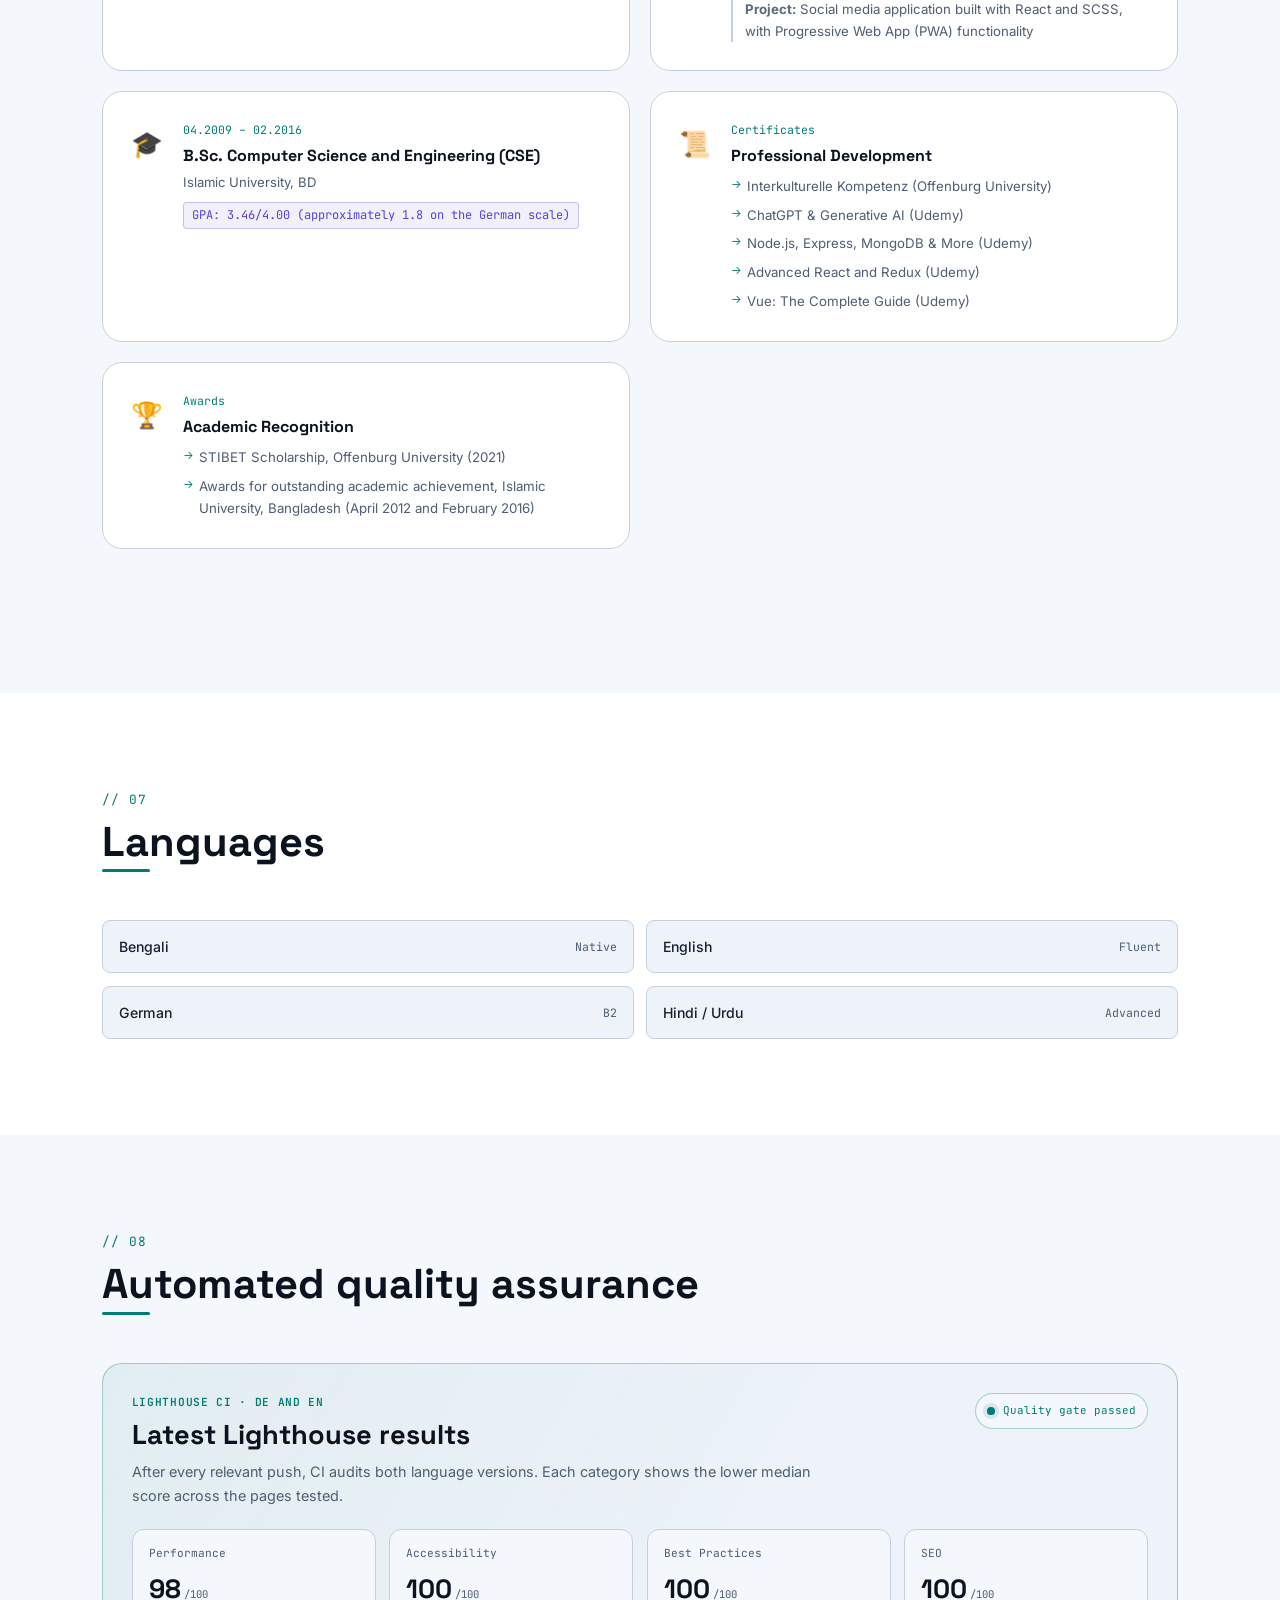
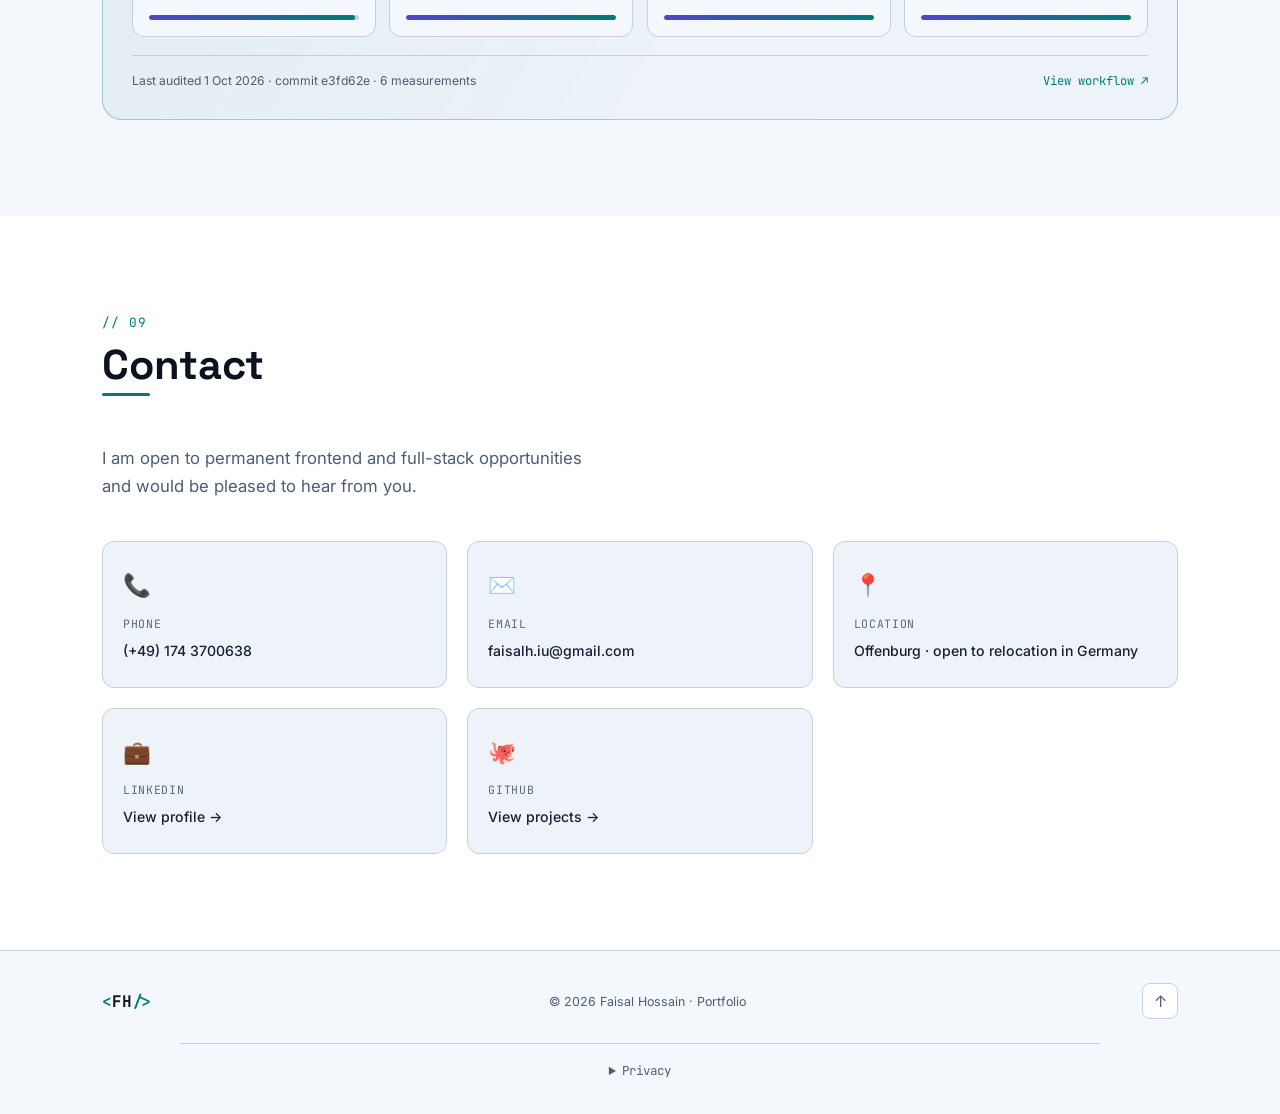
==== commit fed5bd93: "skill edit" ====
--- a/index.html
+++ b/index.html
@@ -831,6 +831,7 @@
                 <span class="chip chip--secondary">REST APIs</span>
                 <span class="chip chip--secondary">MongoDB · Mongoose</span>
                 <span class="chip">JWT</span>
+                <span class="chip">OAuth 2.0</span>
                 <span class="tag">GraphQL · Apollo Client</span>
               </div>
             </div>
